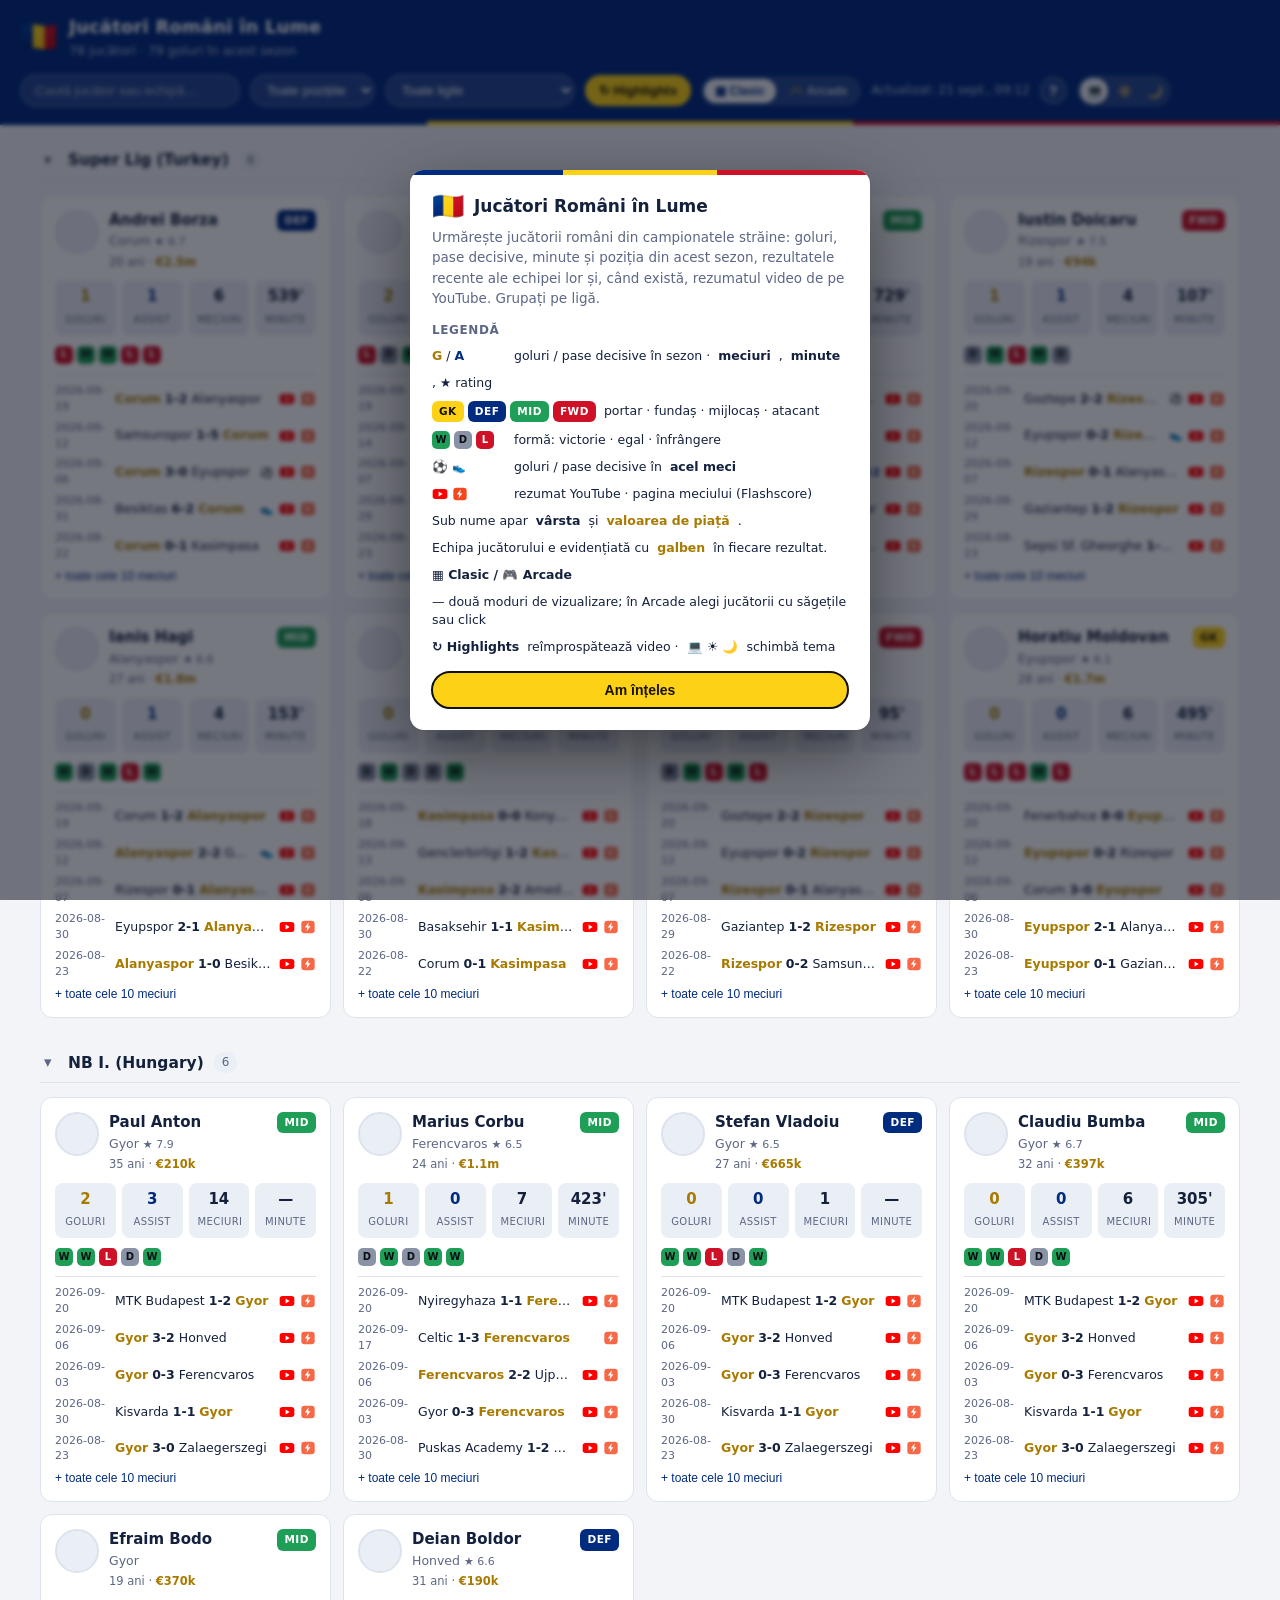
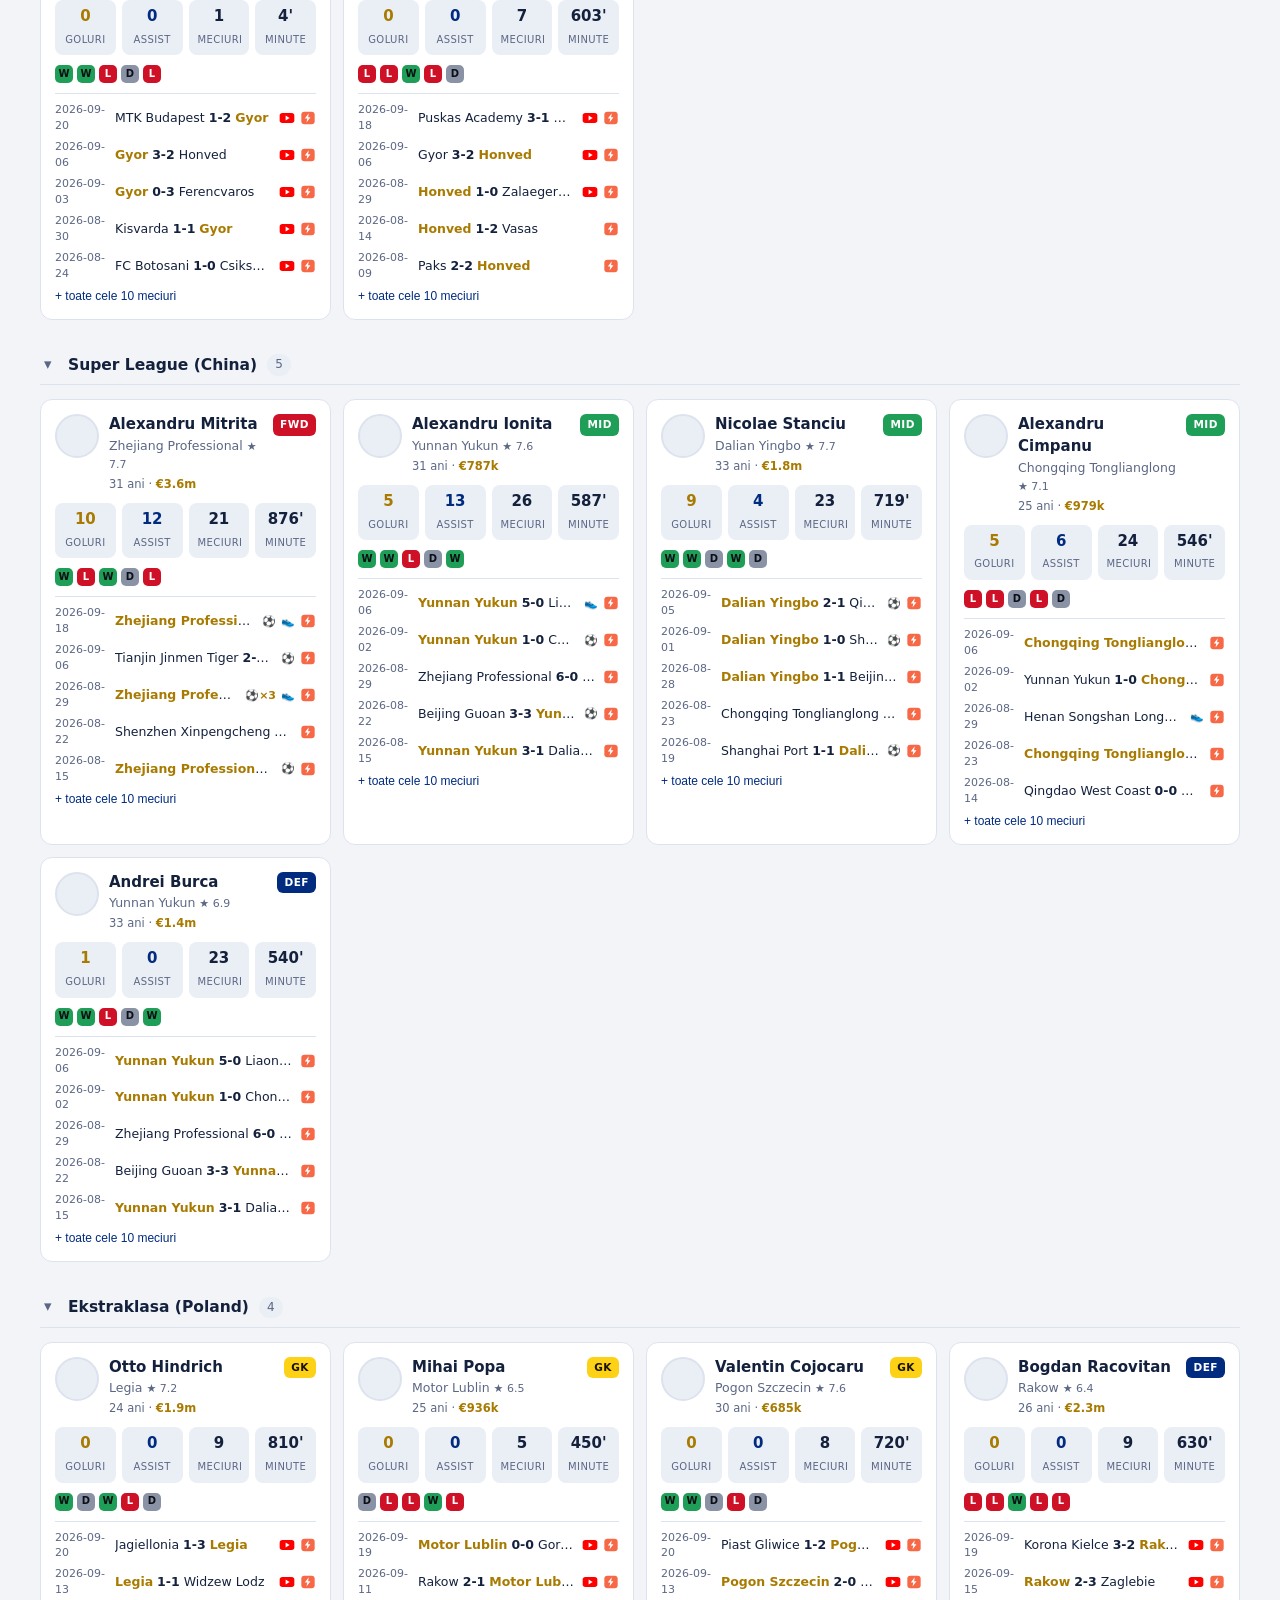
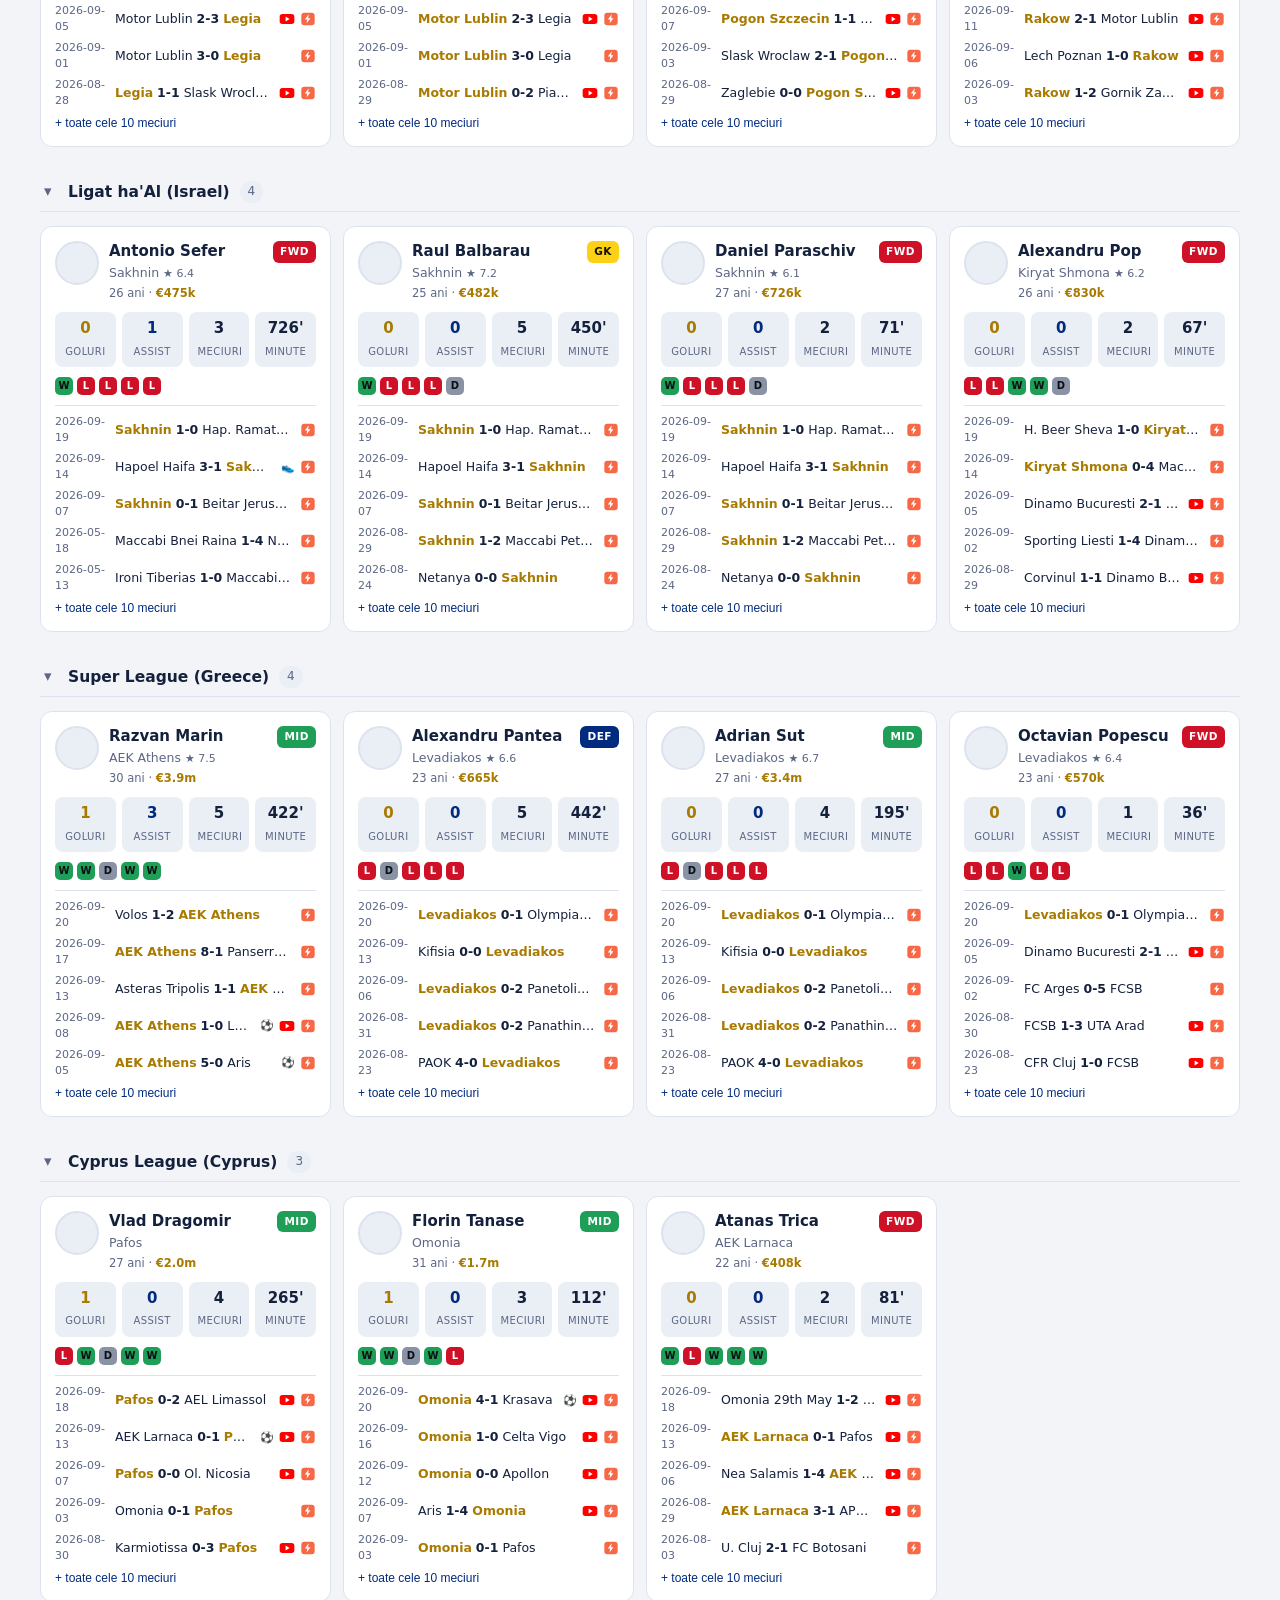
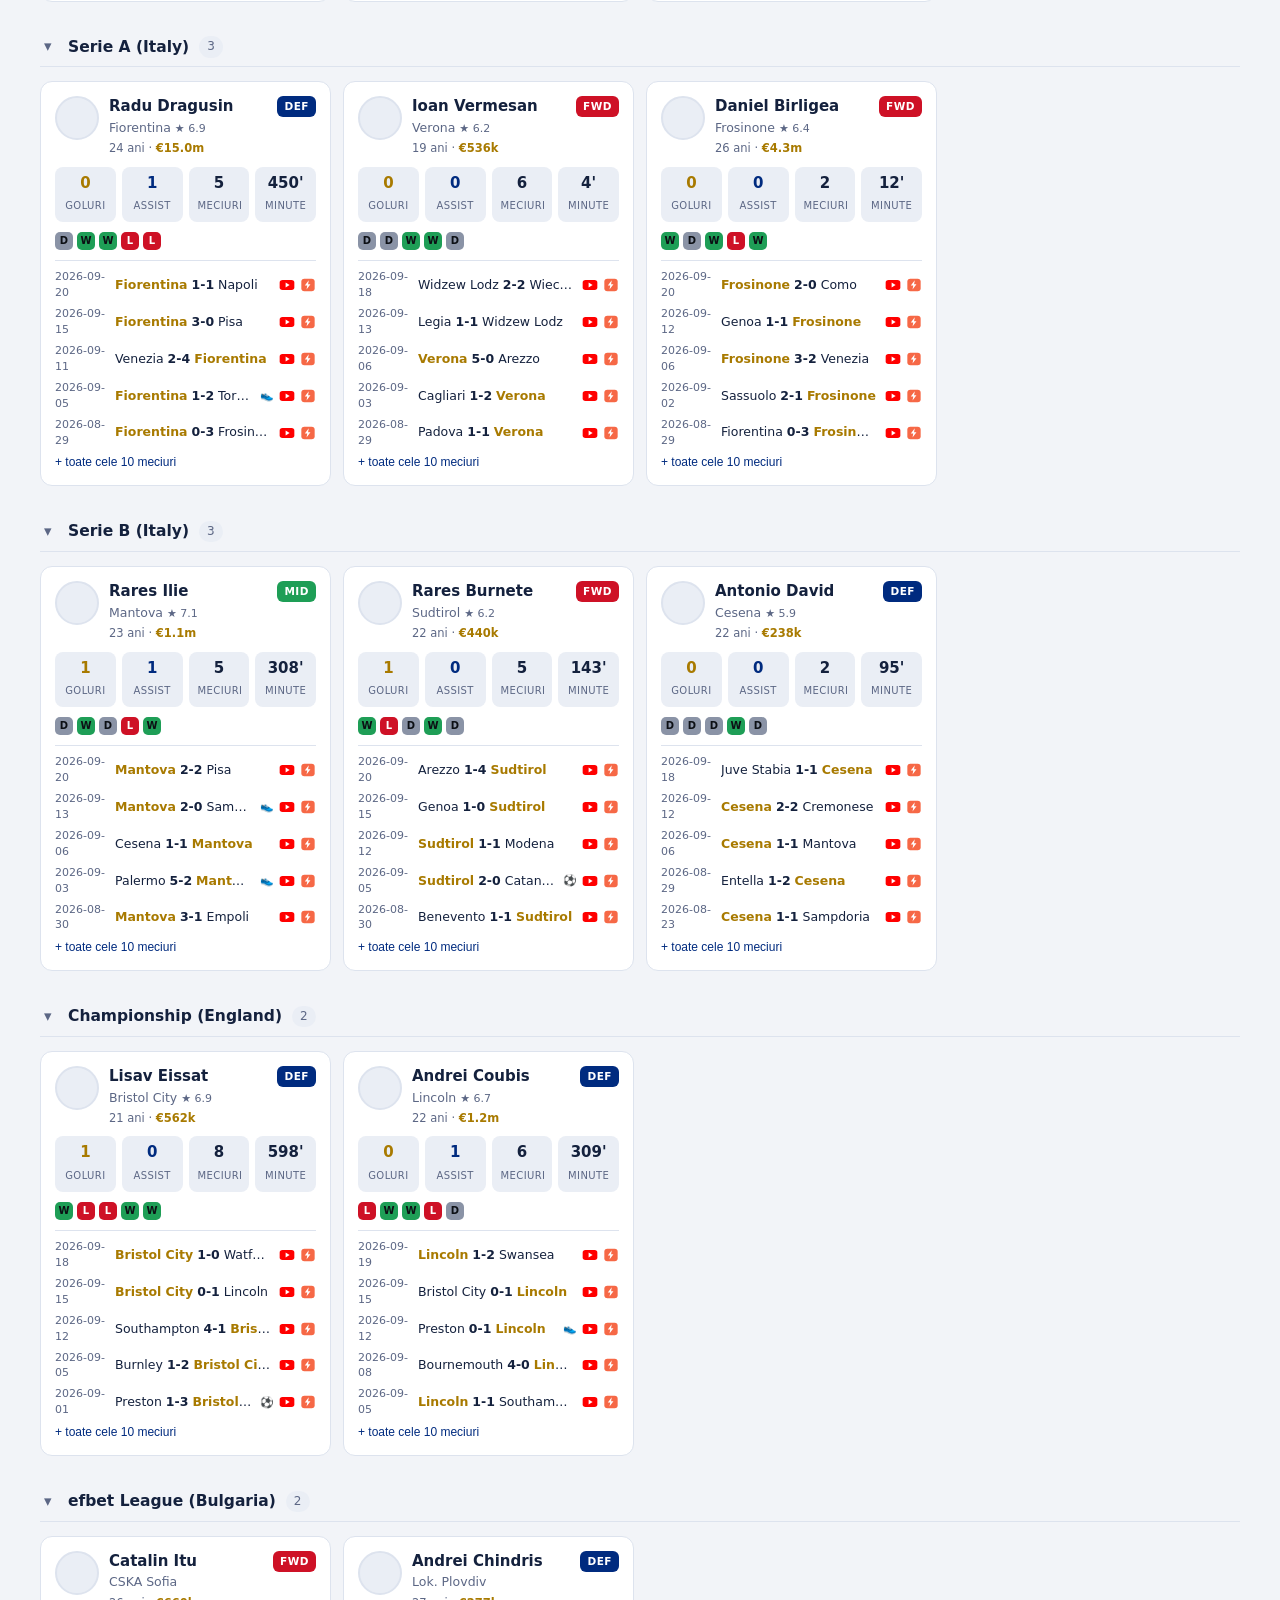
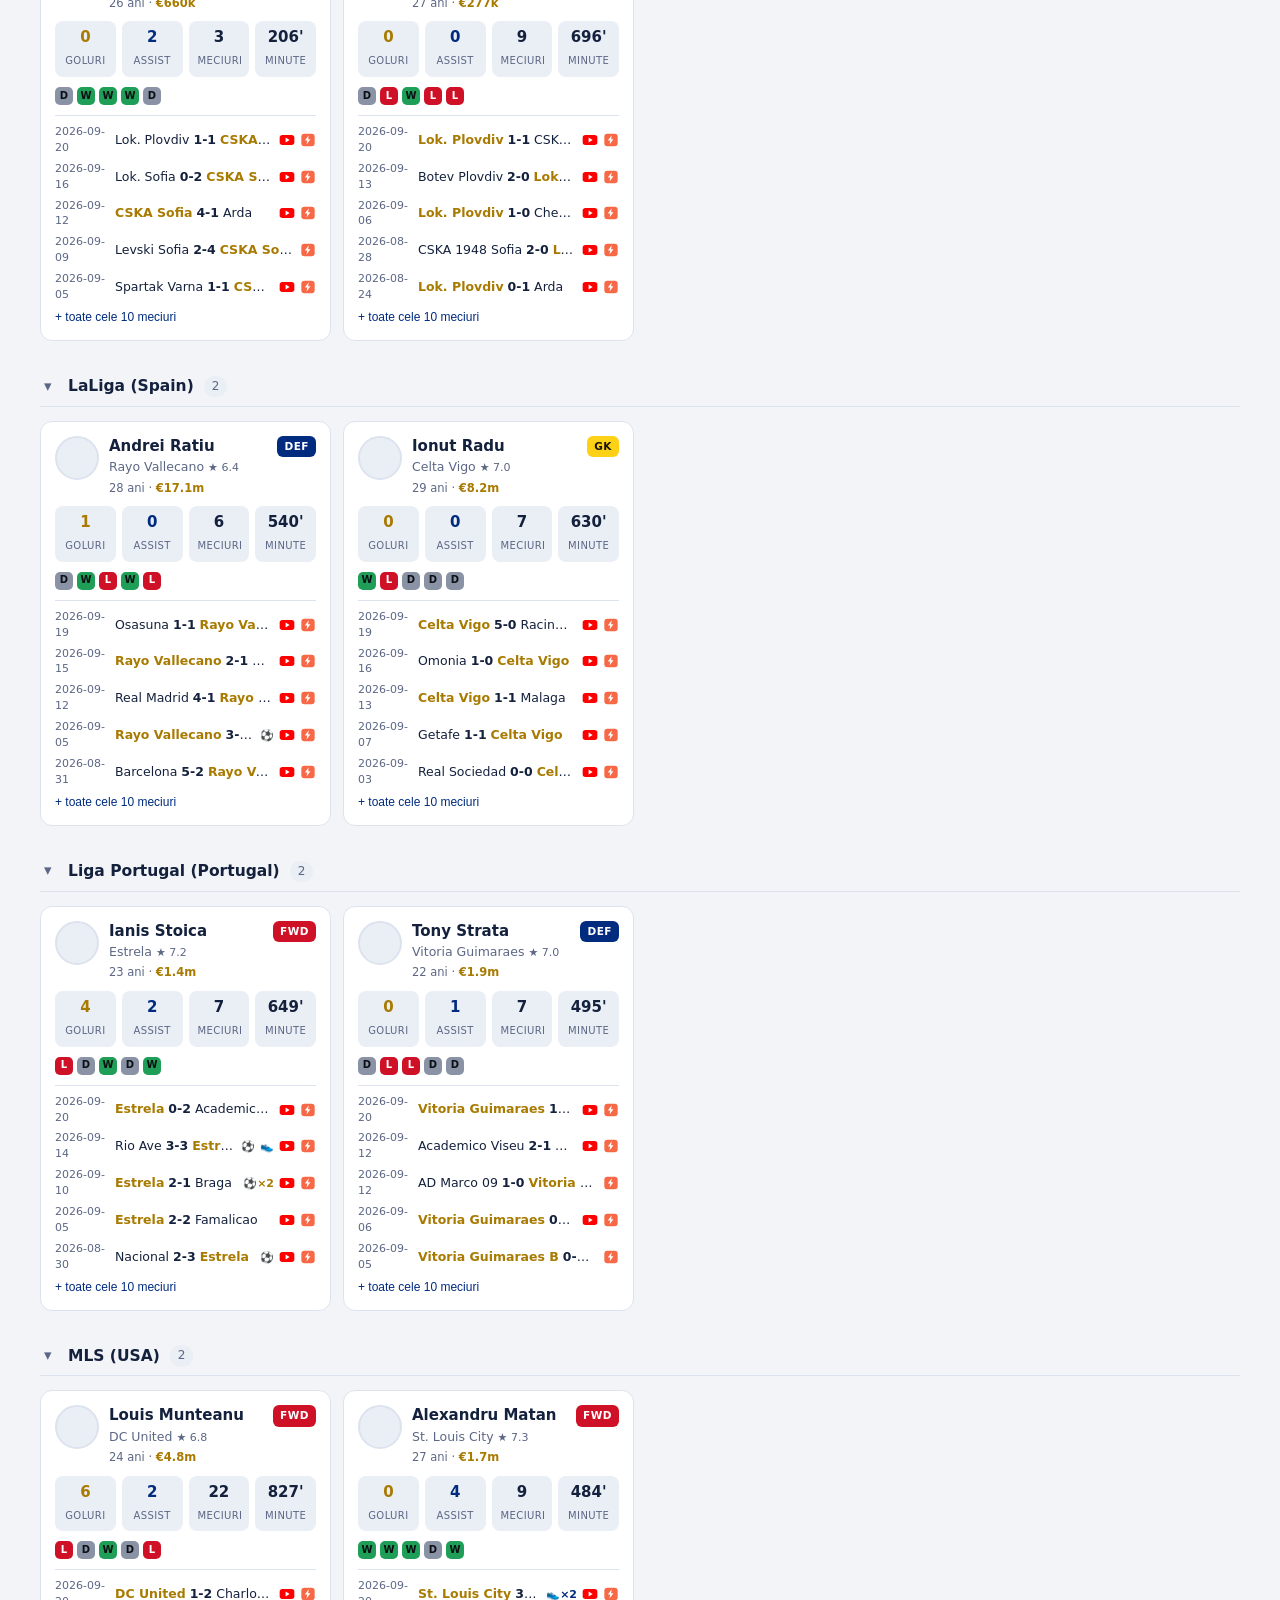
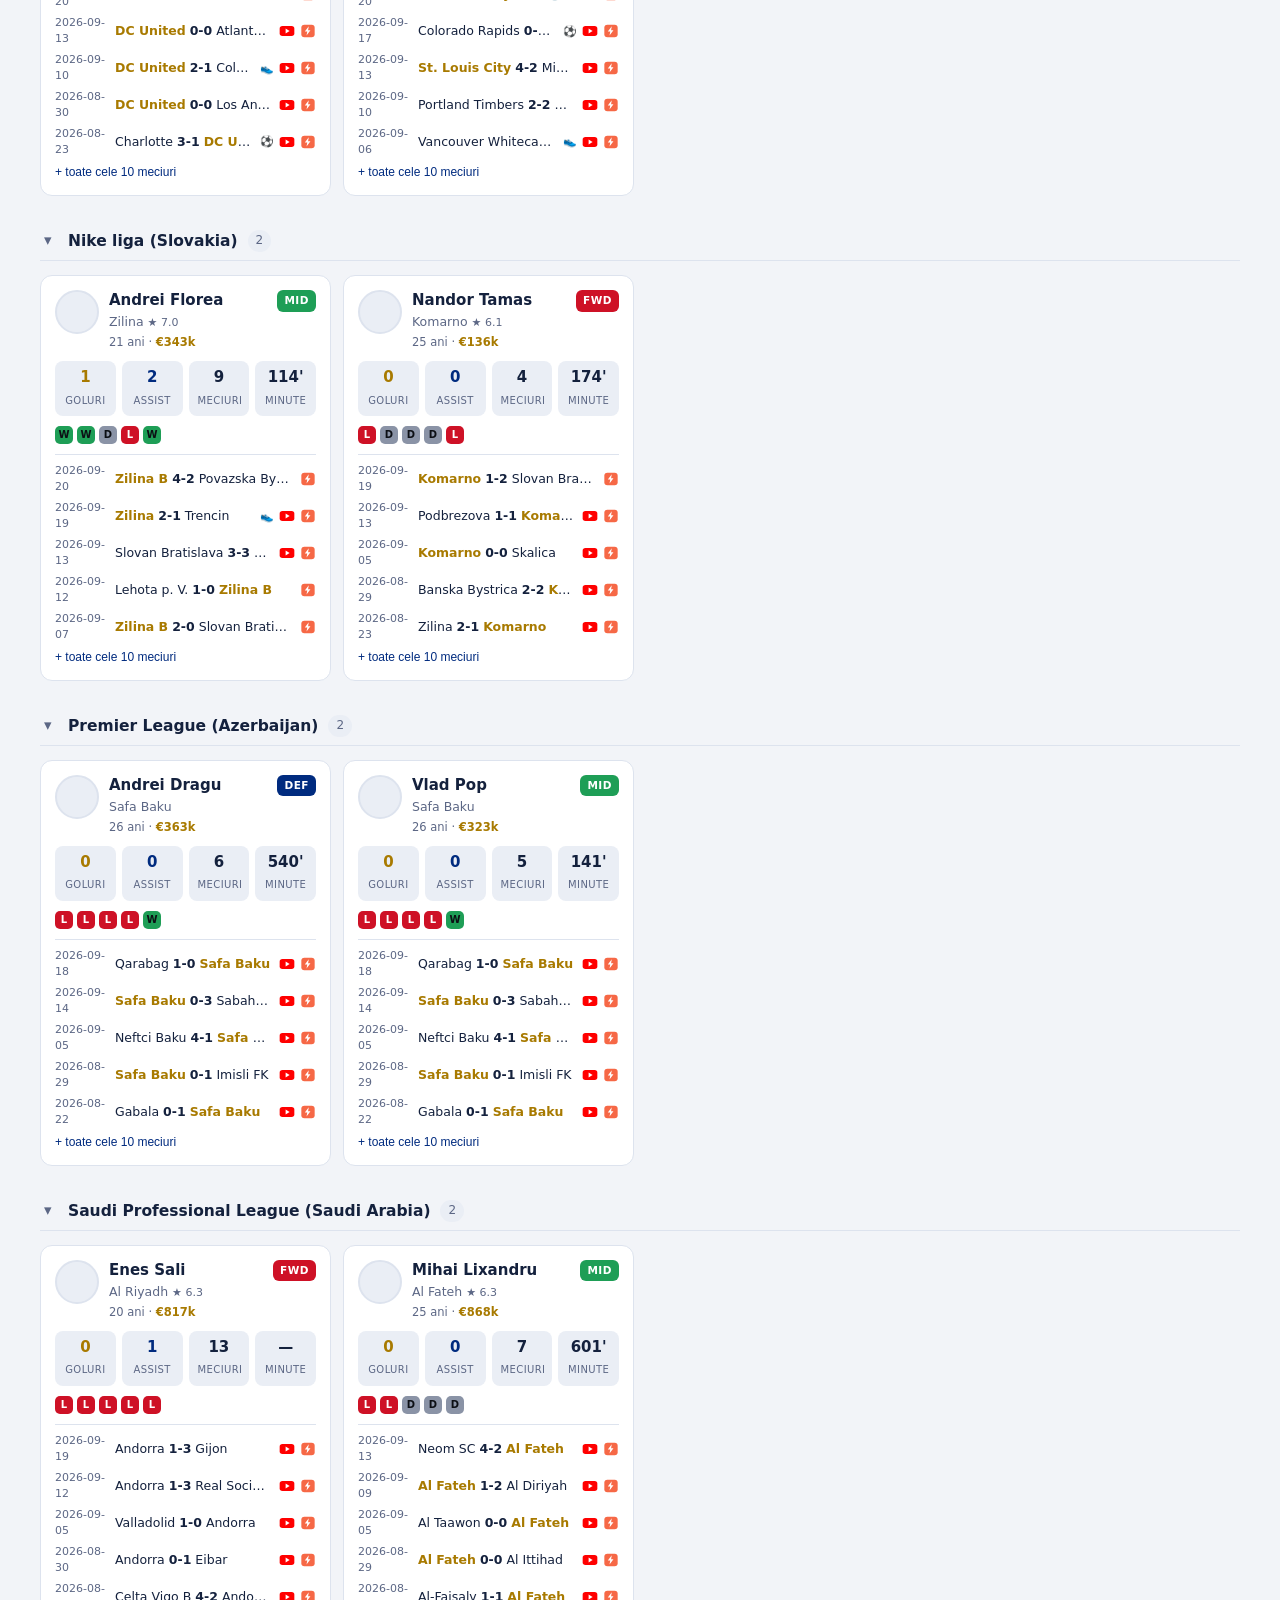
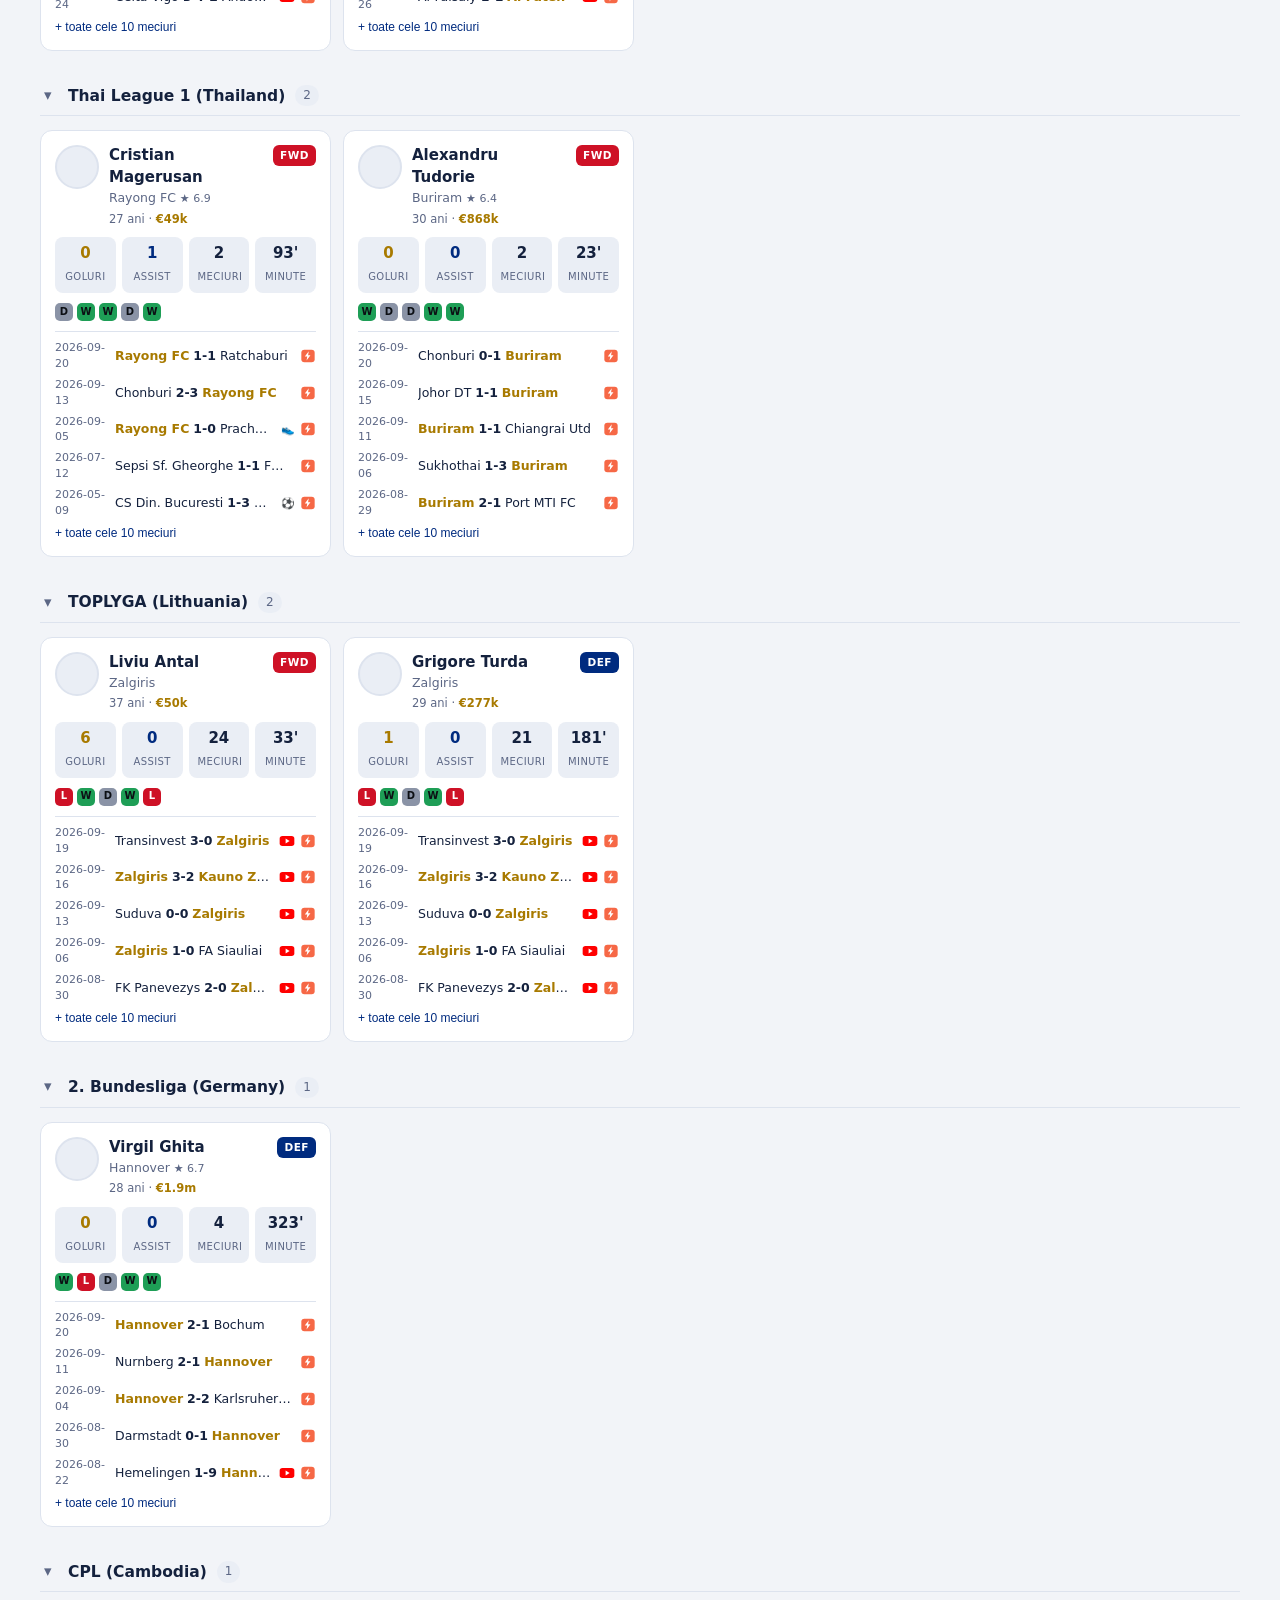
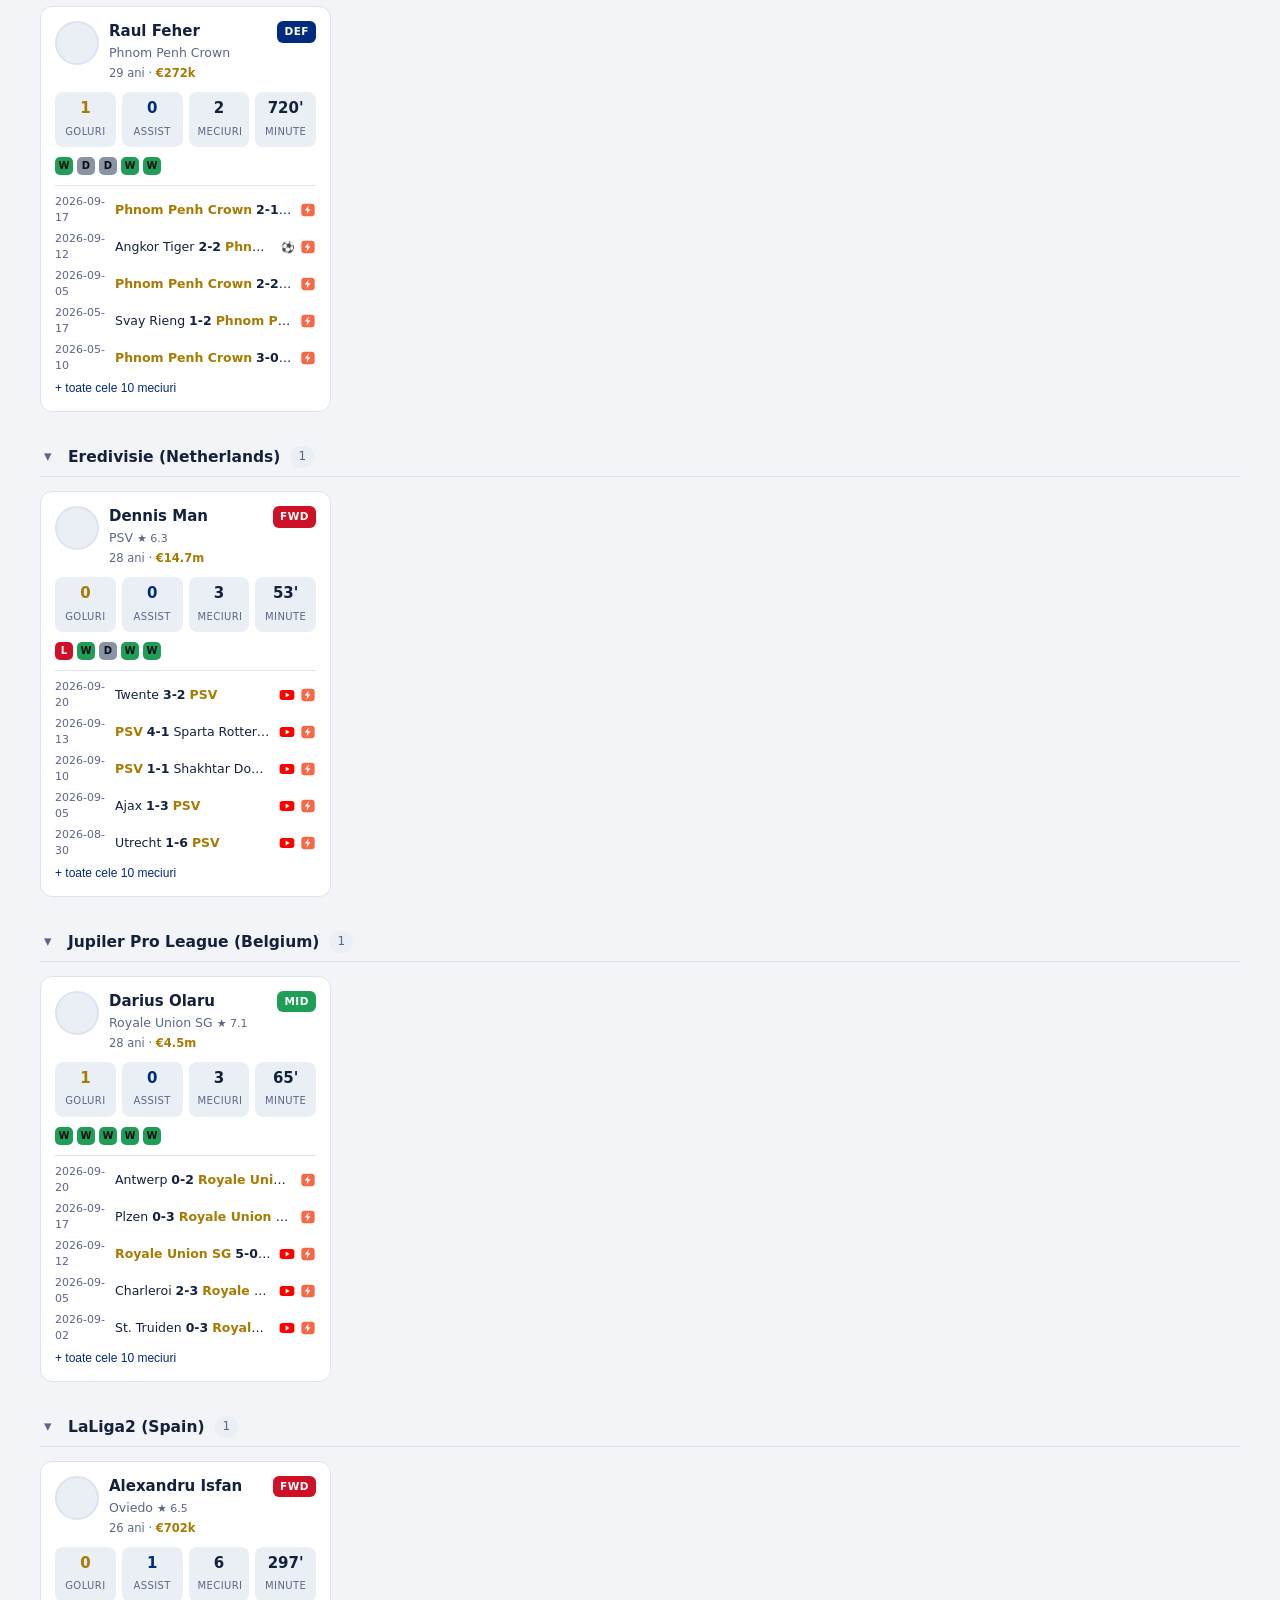
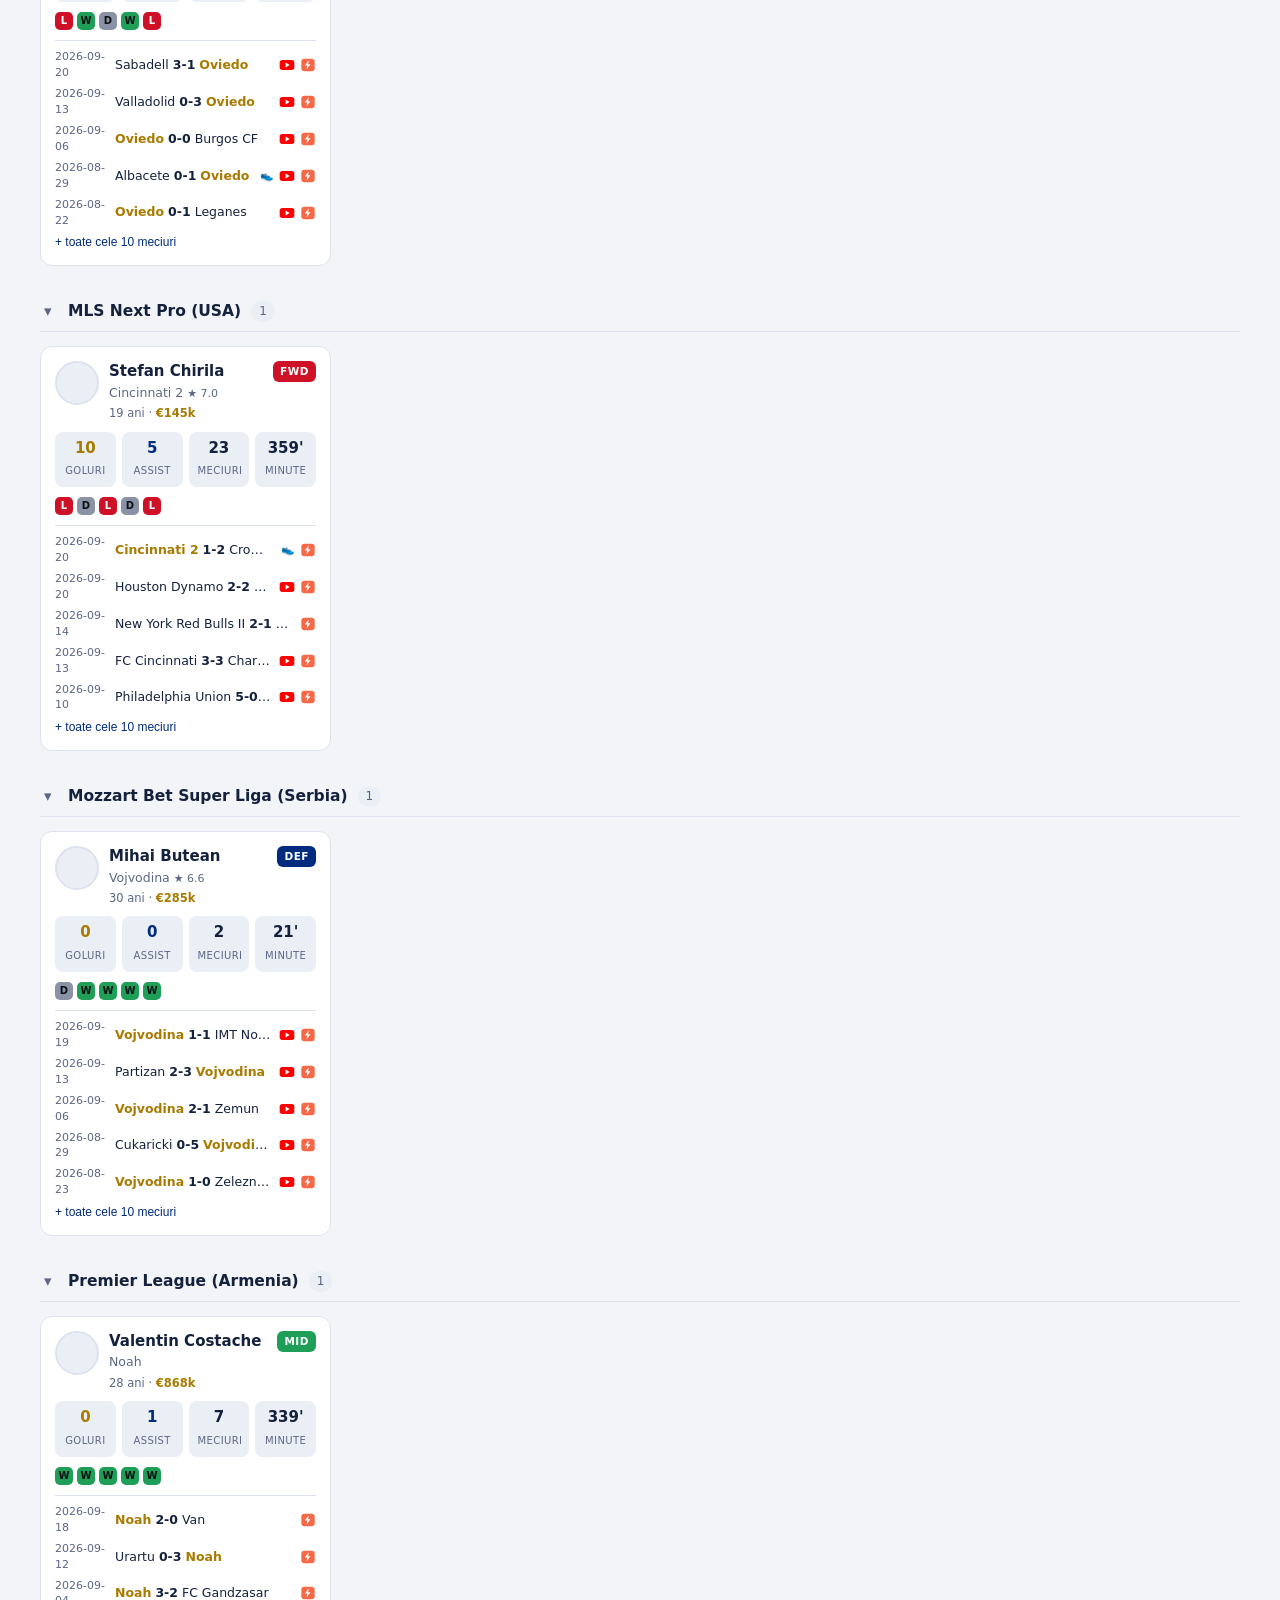
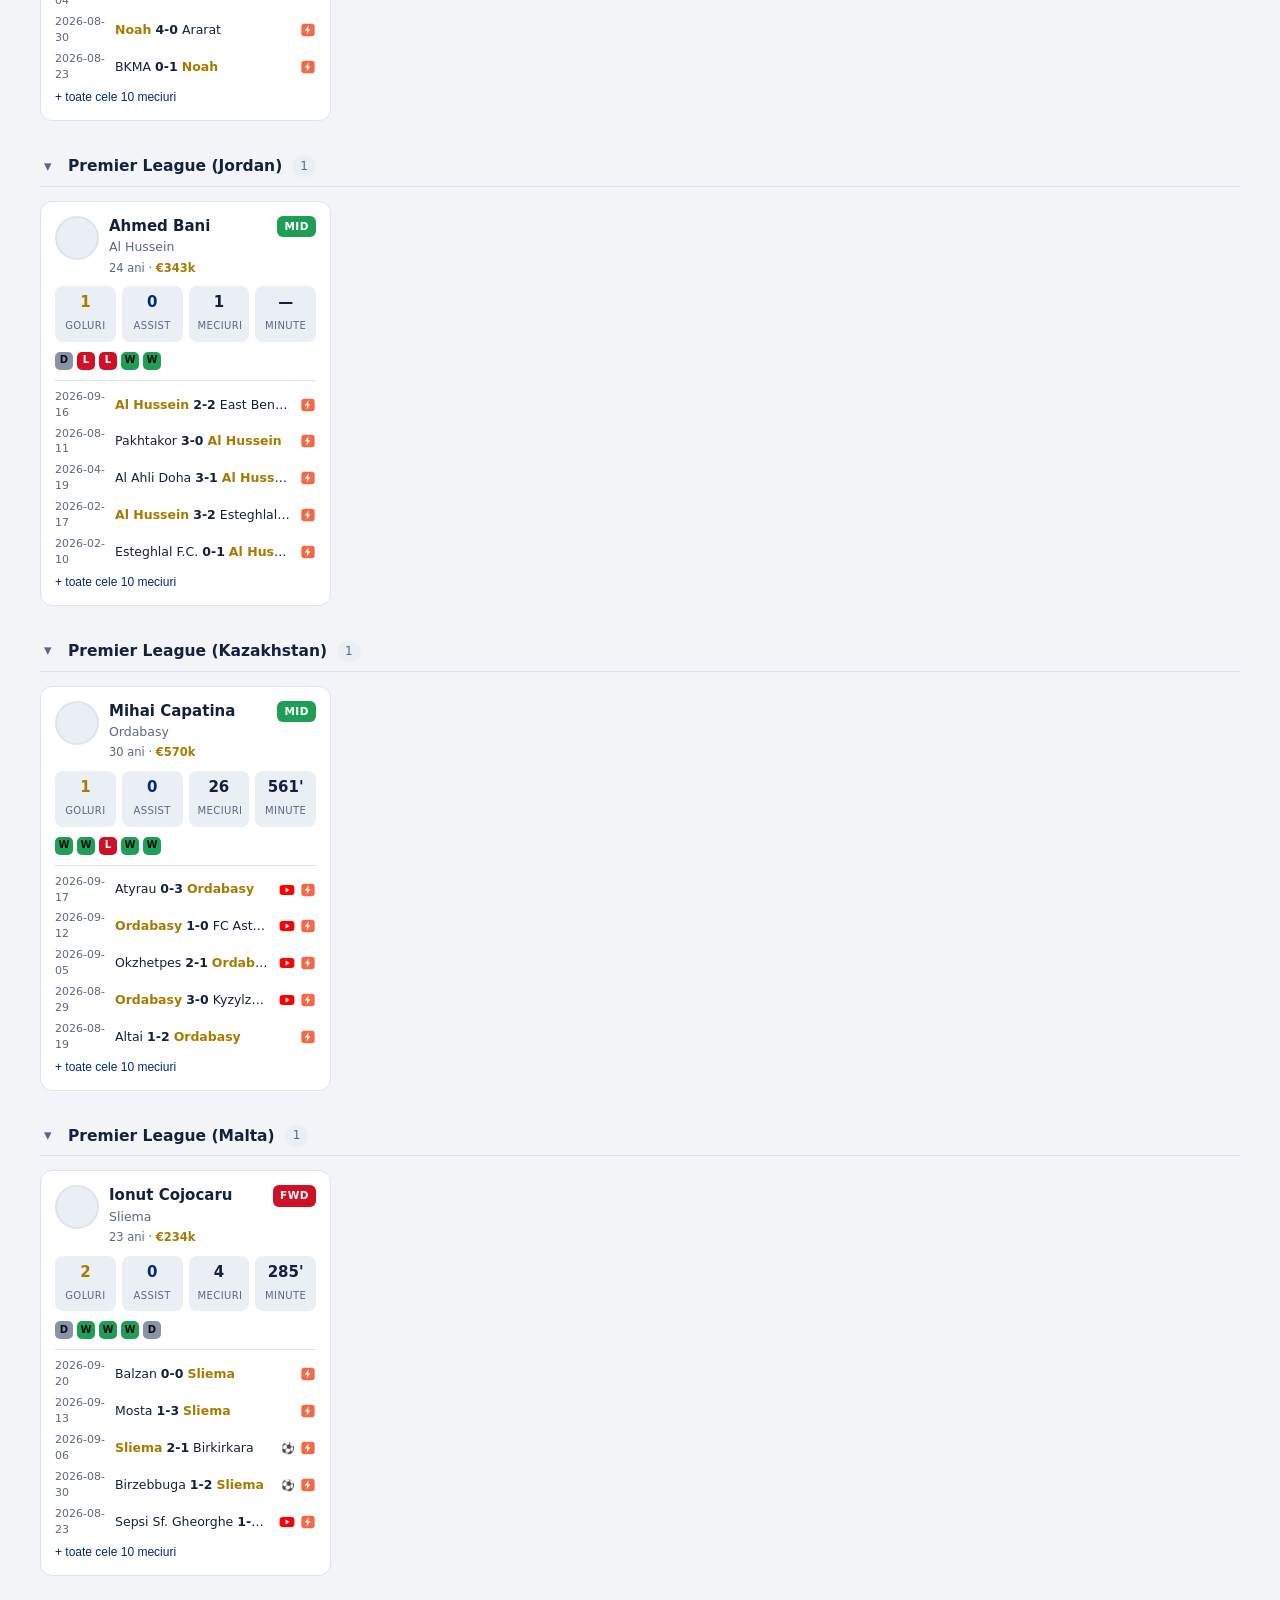
==== site/index.html @ 06519b0b "feat: embedded video playback (arcade inline + classic modal)" ====
<!doctype html>
<html lang="ro">
<head>
  <meta charset="utf-8">
  <meta name="viewport" content="width=device-width, initial-scale=1">
  <title>Jucători Români în Lume</title>
  <link rel="stylesheet" href="styles.css">
</head>
<body>
  <header class="topbar">
    <div class="brand">
      <span class="flag" aria-hidden="true">🇷🇴</span>
      <div>
        <h1>Jucători Români în Lume</h1>
        <p class="tagline" id="summary">Se încarcă…</p>
      </div>
    </div>
    <div class="controls">
      <input id="filter" type="search" placeholder="Caută jucător sau echipă…" autocomplete="off">
      <select id="filter-pos" class="fsel" aria-label="Filtrează după poziție">
        <option value="">Toate pozițiile</option>
        <option value="Goalkeeper">Portari</option>
        <option value="Defender">Fundași</option>
        <option value="Midfielder">Mijlocași</option>
        <option value="Forward">Atacanți</option>
      </select>
      <select id="filter-league" class="fsel" aria-label="Filtrează după ligă">
        <option value="">Toate ligile</option>
      </select>
      <button id="refresh" title="Reîncarcă linkurile YouTube">↻ Highlights</button>
      <div class="views" role="group" aria-label="Vizualizare">
        <button class="view-btn" data-view="classic" title="Vizualizare clasică">▦ Clasic</button>
        <button class="view-btn" data-view="arcade" title="Vizualizare arcade">🎮 Arcade</button>
      </div>
      <span class="updated" id="updated"></span>
      <button id="help" class="help-btn" title="Ce este asta?" aria-label="Ajutor">?</button>
      <div class="themes" role="group" aria-label="Temă">
        <button class="theme-btn" data-theme="system" title="Sistem">💻</button>
        <button class="theme-btn" data-theme="light" title="Luminos">☀️</button>
        <button class="theme-btn" data-theme="dark" title="Întunecat">🌙</button>
      </div>
    </div>
  </header>

  <main id="app">
    <p class="loading">Se încarcă datele…</p>
  </main>

  <footer class="foot">
    <span>Date de pe Flashscore · actualizat zilnic</span>
  </footer>

  <dialog id="intro" class="intro">
    <div class="intro-flag"></div>
    <div class="intro-body">
      <div class="intro-head"><span class="flag">🇷🇴</span><h2>Jucători Români în Lume</h2></div>
      <p>Urmărește jucătorii români din campionatele străine: goluri, pase decisive,
         minute și poziția din acest sezon, rezultatele recente ale echipei lor și,
         când există, rezumatul video de pe YouTube. Grupați pe ligă.</p>
      <h3>Legendă</h3>
      <ul class="legend">
        <li><span class="lg"><b class="g">G</b> / <b class="a">A</b></span> goluri / pase decisive în sezon · <b>meciuri</b>, <b>minute</b>, ★ rating</li>
        <li><span class="lg"><span class="pos GK">GK</span><span class="pos DEF">DEF</span><span class="pos MID">MID</span><span class="pos FWD">FWD</span></span> portar · fundaș · mijlocaș · atacant</li>
        <li><span class="lg"><span class="dot W">W</span><span class="dot D">D</span><span class="dot L">L</span></span> formă: victorie · egal · înfrângere</li>
        <li><span class="lg">⚽ <span class="ga assists">👟</span></span> goluri / pase decisive în <b>acel meci</b></li>
        <li><span class="lg"><svg viewBox="0 0 24 24" width="16" height="16"><rect x="1" y="4.6" width="22" height="14.8" rx="4.2" fill="#FF0000"/><path d="M9.9 8.4v7.2l6-3.6z" fill="#fff"/></svg> <svg viewBox="0 0 24 24" width="16" height="16"><rect x="2" y="2.5" width="20" height="19" rx="4.6" fill="#f5471e"/><path d="M13.2 4.7l-6 8.2h3.7l-1.1 5.9 5.9-8.1h-3.6z" fill="#fff"/></svg></span> rezumat YouTube · pagina meciului (Flashscore)</li>
        <li>Sub nume apar <b>vârsta</b> și <b class="hl">valoarea de piață</b>.</li>
        <li>Echipa jucătorului e evidențiată cu <b class="hl">galben</b> în fiecare rezultat.</li>
        <li><b>▦ Clasic / 🎮 Arcade</b> — două moduri de vizualizare; în Arcade alegi jucătorii cu săgețile sau click</li>
        <li><b>↻ Highlights</b> reîmprospătează video · <b>💻 ☀️ 🌙</b> schimbă tema</li>
      </ul>
      <button id="intro-close" class="intro-close">Am înțeles</button>
    </div>
  </dialog>

  <dialog id="video-modal" class="vmodal">
    <button class="vmodal-x" data-close-modal aria-label="Închide">×</button>
    <div id="video-slot" class="video-wrap"></div>
  </dialog>

  <script src="app.js"></script>
</body>
</html>
---- site/styles.css ----
/* Romanian flag colors — fixed brand tokens */
:root {
  --ro-blue: #002B7F;
  --ro-yellow: #FCD116;
  --ro-red: #CE1126;
}

/* ---- Light theme (default) ---- */
:root {
  --bg: #f2f4f8;
  --panel: #ffffff;
  --panel-2: #eaeef5;
  --line: #dde3ee;
  --text: #14213d;
  --muted: #5c6785;
  --accent: #a87a00;       /* readable amber for goal text on light */
  --accent-2: #002B7F;     /* flag blue, readable on light */
  --win: #1e9e56;
  --draw: #8a93a6;
  --loss: #CE1126;
  --gk: #FCD116;
  --def: #002B7F;
  --mid: #1e9e56;
  --fwd: #CE1126;
  --topbar: #002B7F;
  --topbar-text: #ffffff;
  --topbar-input: rgba(255,255,255,.14);
  --radius: 12px;
}

/* ---- Dark palette (system-dark + explicit dark), navy-tinted for flag feel ---- */
@media (prefers-color-scheme: dark) {
  :root:not([data-theme="light"]) {
    --bg: #0b1020; --panel: #141a2c; --panel-2: #1b2338; --line: #29314c;
    --text: #e9ecf6; --muted: #99a3c0;
    --accent: #FCD116; --accent-2: #6f9bff;
    --win: #2ecc71; --loss: #ef4a5a;
    --gk: #FCD116; --def: #4a7dff; --mid: #2ecc71; --fwd: #ff5470;
    --topbar: #001a4d; --topbar-text: #ffffff; --topbar-input: rgba(255,255,255,.10);
  }
}
:root[data-theme="dark"] {
  --bg: #0b1020; --panel: #141a2c; --panel-2: #1b2338; --line: #29314c;
  --text: #e9ecf6; --muted: #99a3c0;
  --accent: #FCD116; --accent-2: #6f9bff;
  --win: #2ecc71; --loss: #ef4a5a;
  --gk: #FCD116; --def: #4a7dff; --mid: #2ecc71; --fwd: #ff5470;
  --topbar: #001a4d; --topbar-text: #ffffff; --topbar-input: rgba(255,255,255,.10);
}

* { box-sizing: border-box; }
html { scroll-behavior: smooth; }
body {
  margin: 0;
  background: var(--bg);
  color: var(--text);
  font: 15px/1.45 system-ui, -apple-system, "Segoe UI", Roboto, sans-serif;
  -webkit-font-smoothing: antialiased;
}

/* Topbar */
.topbar {
  position: sticky; top: 0; z-index: 10;
  display: flex; flex-wrap: wrap; gap: 14px;
  align-items: center; justify-content: space-between;
  padding: 14px 20px;
  background: var(--topbar);
  color: var(--topbar-text);
  backdrop-filter: blur(8px);
}
/* Romanian flag stripe under the topbar */
.topbar::after {
  content: ""; position: absolute; left: 0; right: 0; bottom: -4px; height: 4px;
  background: linear-gradient(90deg,
    var(--ro-blue) 0 33.33%, var(--ro-yellow) 33.33% 66.66%, var(--ro-red) 66.66% 100%);
}
.brand { display: flex; align-items: center; gap: 12px; }
.flag { font-size: 30px; line-height: 1; }
.topbar h1 { margin: 0; font-size: 18px; letter-spacing: .2px; color: var(--topbar-text); }
.tagline { margin: 2px 0 0; color: rgba(255,255,255,.72); font-size: 12.5px; }
.controls { display: flex; align-items: center; gap: 10px; flex-wrap: wrap; }
#filter {
  background: var(--topbar-input); border: 1px solid rgba(255,255,255,.22);
  color: #fff; border-radius: 999px;
  padding: 8px 14px; width: 220px; outline: none; font-size: 13.5px;
}
#filter::placeholder { color: rgba(255,255,255,.6); }
#filter:focus { border-color: var(--ro-yellow); }
.fsel {
  background: var(--topbar-input); border: 1px solid rgba(255,255,255,.22);
  color: #fff; border-radius: 999px; padding: 7px 12px; font-size: 13px;
  cursor: pointer; outline: none; max-width: 190px;
}
.fsel:focus { border-color: var(--ro-yellow); }
.fsel option { color: #14213d; background: #fff; }
#refresh {
  background: var(--ro-yellow); color: #1a1300; border: none;
  border-radius: 999px; padding: 8px 14px; font-weight: 700;
  font-size: 13px; cursor: pointer; white-space: nowrap;
}
#refresh:disabled { opacity: .6; cursor: default; }
.updated { color: rgba(255,255,255,.72); font-size: 12px; white-space: nowrap; }

/* Layout */
main { max-width: 1240px; margin: 0 auto; padding: 20px; }
.loading { color: var(--muted); }

.league { margin-bottom: 26px; }
.league-head {
  display: flex; align-items: center; gap: 10px;
  cursor: pointer; user-select: none;
  padding: 8px 4px; border-bottom: 1px solid var(--line);
}
.league-head .caret { color: var(--muted); width: 14px; transition: transform .15s; }
.league-head h2 { margin: 0; font-size: 15.5px; font-weight: 650; }
.league-head .count {
  color: var(--muted); font-size: 12px;
  background: var(--panel-2); padding: 2px 8px; border-radius: 999px;
}

.grid {
  display: grid; gap: 12px; margin-top: 14px;
  grid-template-columns: repeat(auto-fill, minmax(290px, 1fr));
}

/* Card */
.card {
  background: var(--panel); border: 1px solid var(--line);
  border-radius: var(--radius); padding: 14px;
  display: flex; flex-direction: column; gap: 10px;
}
.card-top { display: flex; justify-content: flex-start; align-items: flex-start; gap: 10px; }
.card-top .who { flex: 1; min-width: 0; }
.avatar {
  flex: 0 0 auto; width: 44px; height: 44px; border-radius: 50%;
  background-size: cover; background-position: center top;
  background-color: var(--panel-2); border: 2px solid var(--line);
  display: inline-flex; align-items: center; justify-content: center; overflow: hidden;
}
.avatar.ini { font-weight: 800; font-size: 15px; color: #fff; }
.avatar.ini.pos-GK { background: var(--gk); color: #1a1300; border-color: var(--gk); }
.avatar.ini.pos-DEF { background: var(--def); border-color: var(--def); }
.avatar.ini.pos-MID { background: var(--mid); border-color: var(--mid); }
.avatar.ini.pos-FWD { background: var(--fwd); border-color: var(--fwd); }
.avatar.ini.pos-UNK { background: var(--muted); border-color: var(--muted); }
.card .name { font-weight: 680; font-size: 15px; }
.card .team { color: var(--muted); font-size: 12.5px; margin-top: 1px; }
.card .bio { color: var(--muted); font-size: 11.5px; margin-top: 3px; }
.card .bio .mv { color: var(--accent); font-weight: 700; }
.pos {
  font-size: 10.5px; font-weight: 800; letter-spacing: .5px;
  padding: 3px 7px; border-radius: 6px; color: #fff; white-space: nowrap;
}
.pos.GK { background: var(--gk); color: #1a1300; }
.pos.DEF { background: var(--def); }
.pos.MID { background: var(--mid); }
.pos.FWD { background: var(--fwd); }
.pos.UNK { background: var(--muted); }

.stats { display: flex; gap: 6px; flex-wrap: wrap; }
.stat {
  background: var(--panel-2); border-radius: 8px;
  padding: 6px 9px; text-align: center; min-width: 46px; flex: 1;
}
.stat b { display: block; font-size: 15px; }
.stat span { color: var(--muted); font-size: 10px; text-transform: uppercase; letter-spacing: .4px; }
.stat.g b { color: var(--accent); }
.stat.a b { color: var(--accent-2); }

.form { display: flex; gap: 4px; }
.dot {
  width: 18px; height: 18px; border-radius: 5px;
  font-size: 10px; font-weight: 800; color: #0c0f14;
  display: grid; place-items: center;
}
.dot.W { background: var(--win); }
.dot.D { background: var(--draw); }
.dot.L { background: var(--loss); color: #fff; }

.results { border-top: 1px solid var(--line); padding-top: 8px; display: flex; flex-direction: column; gap: 5px; }
.res { display: grid; grid-template-columns: 52px 1fr auto; gap: 8px; align-items: center; font-size: 12.5px; }
.res .date { color: var(--muted); font-size: 11px; }
.res .fix { overflow: hidden; text-overflow: ellipsis; white-space: nowrap; }
.res .sc { font-weight: 700; }
.res-right { display: flex; gap: 5px; align-items: center; justify-content: flex-end; }
.res a { text-decoration: none; font-size: 13px; opacity: .82; }
.res a:hover { opacity: 1; }
.res .icl { display: inline-flex; align-items: center; border-radius: 5px;
  background: none; border: none; padding: 0; cursor: pointer; }
.res .icl svg { display: block; transition: transform .1s; }
.res .icl:hover svg { transform: scale(1.12); }

/* Embedded video */
.video { position: relative; width: 100%; aspect-ratio: 16 / 9; border-radius: 12px;
  overflow: hidden; background: #000; box-shadow: 0 10px 30px rgba(0,0,0,.4); }
.video iframe { position: absolute; inset: 0; width: 100%; height: 100%; border: 0; }
.mk-video:not(:empty) { margin-top: 12px; }
.video-close {
  margin-top: 8px; background: var(--panel-2); color: var(--text);
  border: 1px solid var(--line); border-radius: 999px; padding: 6px 12px;
  font-size: 12.5px; cursor: pointer;
}
.video-close:hover { border-color: var(--accent-2); }
.vmodal {
  width: min(92vw, 860px); border: none; border-radius: 14px; padding: 0;
  background: var(--panel); overflow: visible; box-shadow: 0 24px 70px rgba(0,0,0,.5);
}
.vmodal::backdrop { background: rgba(6,10,24,.66); backdrop-filter: blur(2px); }
.vmodal .video-wrap { padding: 12px; border-radius: 14px; overflow: hidden; }
.vmodal-x {
  position: absolute; top: -14px; right: -14px; width: 32px; height: 32px;
  border-radius: 50%; border: 2px solid var(--panel); background: var(--ro-red);
  color: #fff; font-size: 18px; line-height: 1; cursor: pointer; z-index: 2;
}
.ga { font-size: 11px; font-weight: 700; line-height: 1; white-space: nowrap; }
.ga.goals { color: var(--accent); }
.ga.assists { color: var(--accent-2); }

/* View toggle (Classic / Arcade) */
.views { display: inline-flex; gap: 2px; background: rgba(255,255,255,.14); border-radius: 999px; padding: 3px; }
.view-btn {
  border: none; background: none; color: #fff; cursor: pointer;
  font-size: 12px; font-weight: 600; padding: 5px 11px; border-radius: 999px; opacity: .72;
  white-space: nowrap;
}
.view-btn:hover { opacity: 1; }
.view-btn.active { opacity: 1; background: rgba(255,255,255,.94); color: var(--ro-blue); }

/* Arcade (Mortal-Kombat-style) select screen */
.mk-hint { color: var(--muted); font-size: 13px; margin: 0 0 12px; }
.mk { display: flex; gap: 16px; align-items: flex-start; }
.mk-grid {
  flex: 1 1 auto; display: grid; gap: 7px;
  grid-template-columns: repeat(auto-fill, minmax(74px, 1fr));
}
.mk-tile {
  position: relative; border: 2px solid var(--line); background: var(--panel-2);
  border-radius: 10px; padding: 0; cursor: pointer; overflow: hidden;
  display: flex; flex-direction: column;
}
.mk-tile .avatar.face {
  width: 100%; height: auto; aspect-ratio: 1; border-radius: 0; border: none;
  font-size: 20px;
}
.mk-name {
  font-size: 10.5px; font-weight: 700; padding: 3px 3px; text-align: center;
  white-space: nowrap; overflow: hidden; text-overflow: ellipsis; background: var(--panel);
}
.mk-pos { position: absolute; top: 4px; left: 4px; font-size: 8.5px; padding: 2px 4px; box-shadow: 0 1px 2px rgba(0,0,0,.4); }
.mk-tile:hover { border-color: var(--accent-2); }
.mk-tile.sel {
  border-color: var(--ro-yellow);
  box-shadow: 0 0 0 2px var(--ro-yellow), 0 0 16px rgba(252,209,22,.55);
  z-index: 1;
}
.mk-panel { flex: 0 0 322px; position: sticky; top: 78px; align-self: flex-start; }
.mk-panel .card { margin: 0; }
@media (max-width: 720px) {
  .mk { flex-direction: column; }
  .mk-panel { position: static; width: 100%; order: -1; }
}

/* Theme selector (sits on the blue topbar) */
.themes { display: inline-flex; gap: 2px; background: rgba(255,255,255,.14); border-radius: 999px; padding: 3px; }
.theme-btn {
  border: none; background: none; cursor: pointer; font-size: 14px;
  width: 28px; height: 26px; border-radius: 999px; line-height: 1;
  opacity: .6; filter: grayscale(.35);
}
.theme-btn:hover { opacity: .9; }
.theme-btn.active { opacity: 1; filter: none; background: rgba(255,255,255,.92); box-shadow: 0 1px 3px rgba(0,0,0,.3); }
.mine { color: var(--accent); font-weight: 700; } /* highlight the tracked player's team */
.showall {
  background: none; border: none; color: var(--accent-2);
  cursor: pointer; font-size: 12px; padding: 2px 0; text-align: left;
}
.rating { color: var(--muted); font-size: 11px; }

.foot { text-align: center; color: var(--muted); font-size: 12px; padding: 20px; }

/* Help button */
.help-btn {
  width: 27px; height: 27px; border-radius: 999px;
  border: 1px solid rgba(255,255,255,.32); background: rgba(255,255,255,.12);
  color: #fff; cursor: pointer; font-weight: 800; font-size: 14px; line-height: 1;
}
.help-btn:hover { background: rgba(255,255,255,.22); }

/* Intro / cheatsheet dialog */
.intro {
  width: min(92vw, 460px); border: none; border-radius: 14px; padding: 0;
  background: var(--panel); color: var(--text); overflow: hidden;
  box-shadow: 0 24px 70px rgba(0,0,0,.45);
}
.intro::backdrop { background: rgba(6,10,24,.55); backdrop-filter: blur(2px); }
.intro-flag {
  height: 5px;
  background: linear-gradient(90deg,
    var(--ro-blue) 0 33.33%, var(--ro-yellow) 33.33% 66.66%, var(--ro-red) 66.66% 100%);
}
.intro-body { padding: 18px 22px 22px; }
.intro-head { display: flex; align-items: center; gap: 10px; margin-bottom: 8px; }
.intro-head .flag { font-size: 26px; }
.intro-head h2 { margin: 0; font-size: 17px; }
.intro-body > p { margin: 0 0 14px; font-size: 13.5px; color: var(--muted); line-height: 1.5; }
.intro-body h3 { margin: 0 0 8px; font-size: 12px; text-transform: uppercase; letter-spacing: .6px; color: var(--muted); }
.legend { list-style: none; margin: 0 0 16px; padding: 0; display: flex; flex-direction: column; gap: 9px; font-size: 12.5px; }
.legend li { display: flex; align-items: center; gap: 8px; flex-wrap: wrap; }
.lg { display: inline-flex; align-items: center; gap: 4px; flex: 0 0 auto; min-width: 74px; }
.legend .g { color: var(--accent); }
.legend .a { color: var(--accent-2); }
.legend .hl { color: var(--accent); }
.legend .ytm { color: #ff5a5f; font-size: 14px; }
.intro-close {
  width: 100%; background: var(--ro-yellow); color: #1a1300; border: none;
  border-radius: 999px; padding: 10px; font-weight: 700; font-size: 14px; cursor: pointer;
}
.intro-close:hover { filter: brightness(1.05); }

@media (max-width: 520px) {
  .controls { width: 100%; }
  #filter { flex: 1; width: auto; }
}
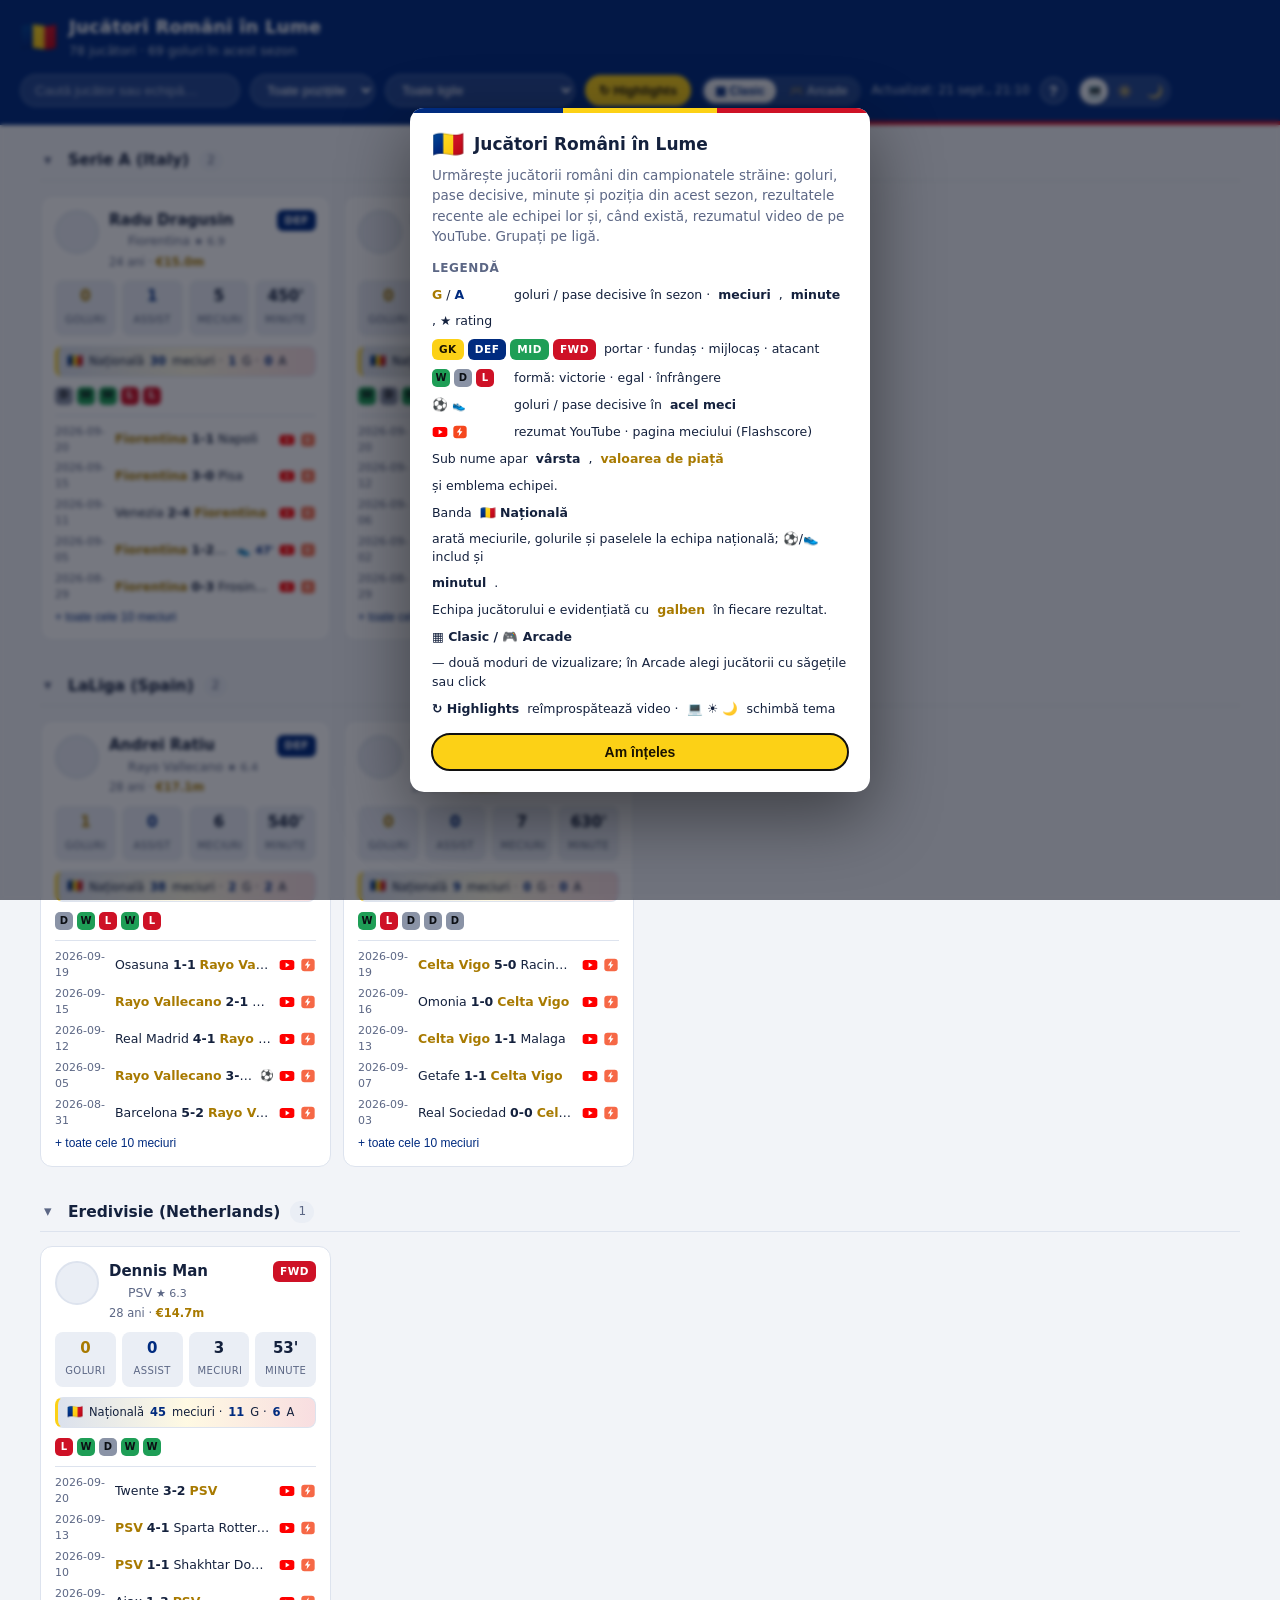
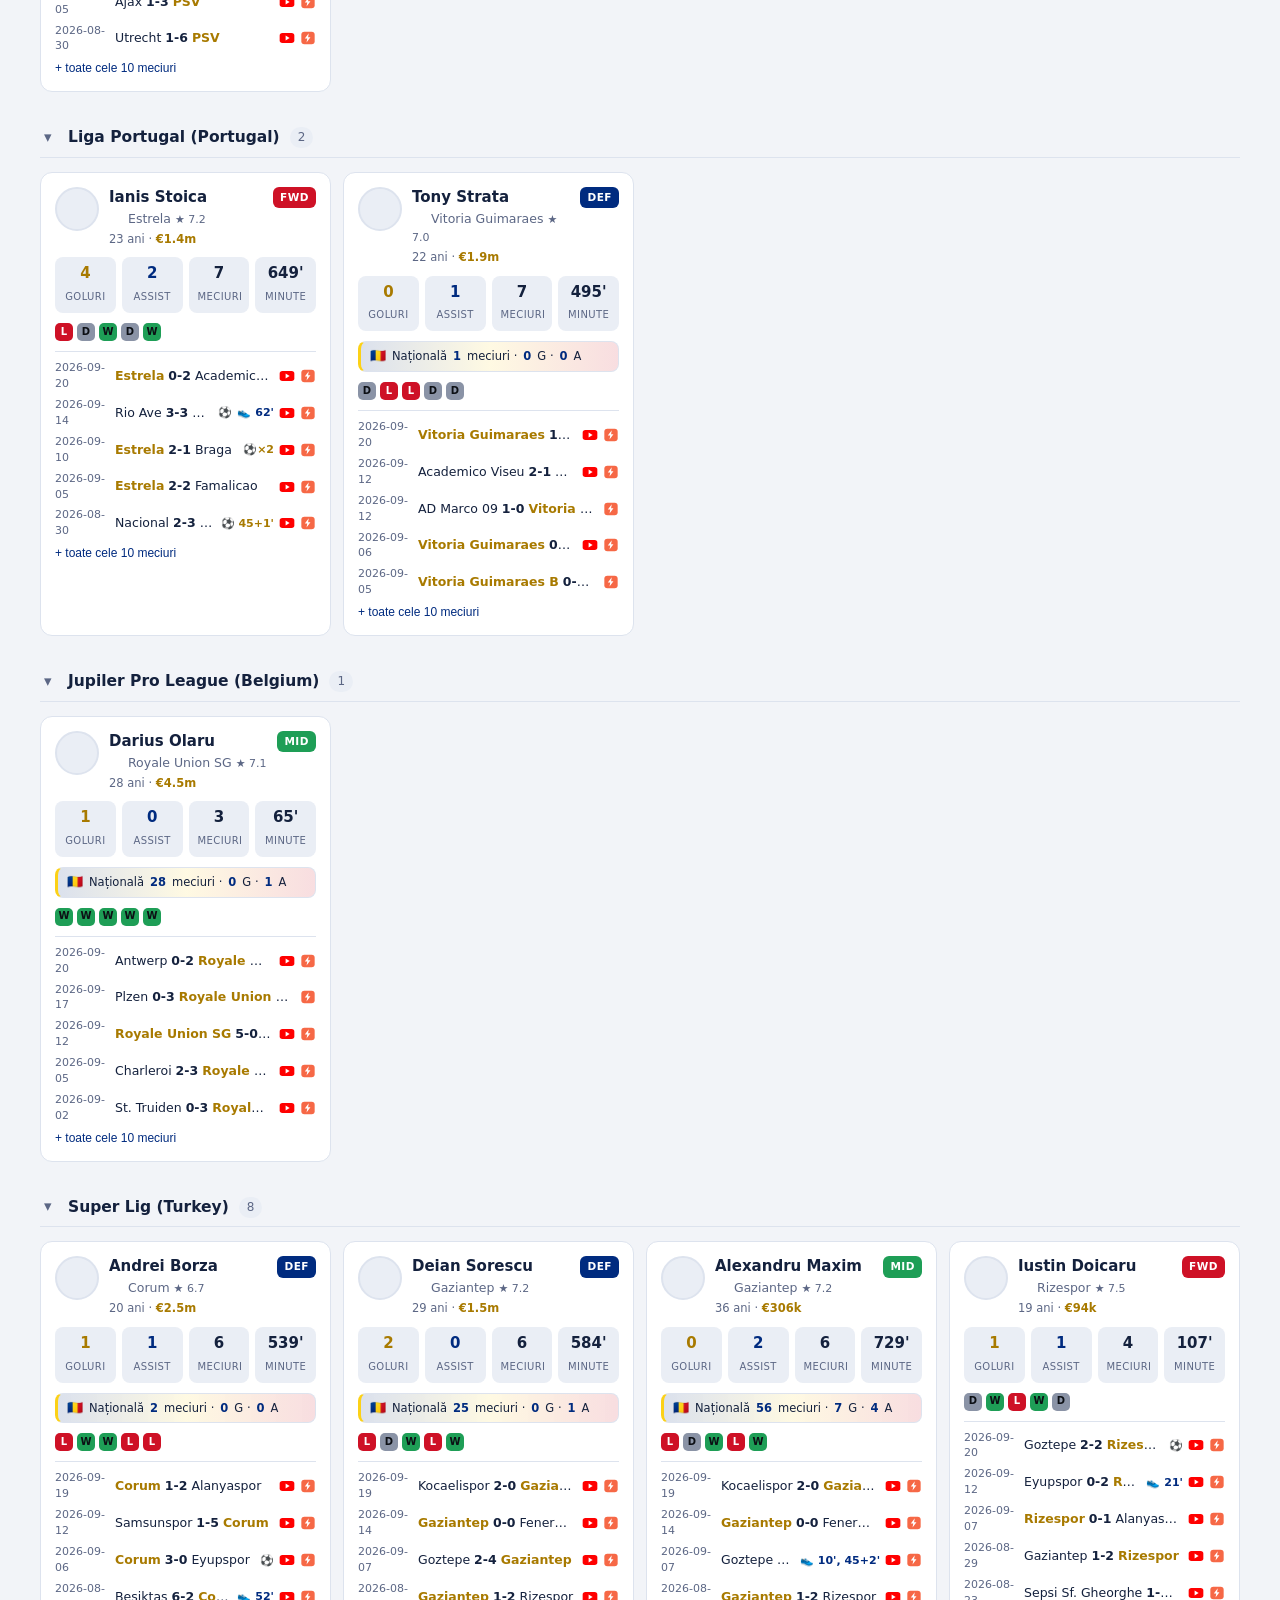
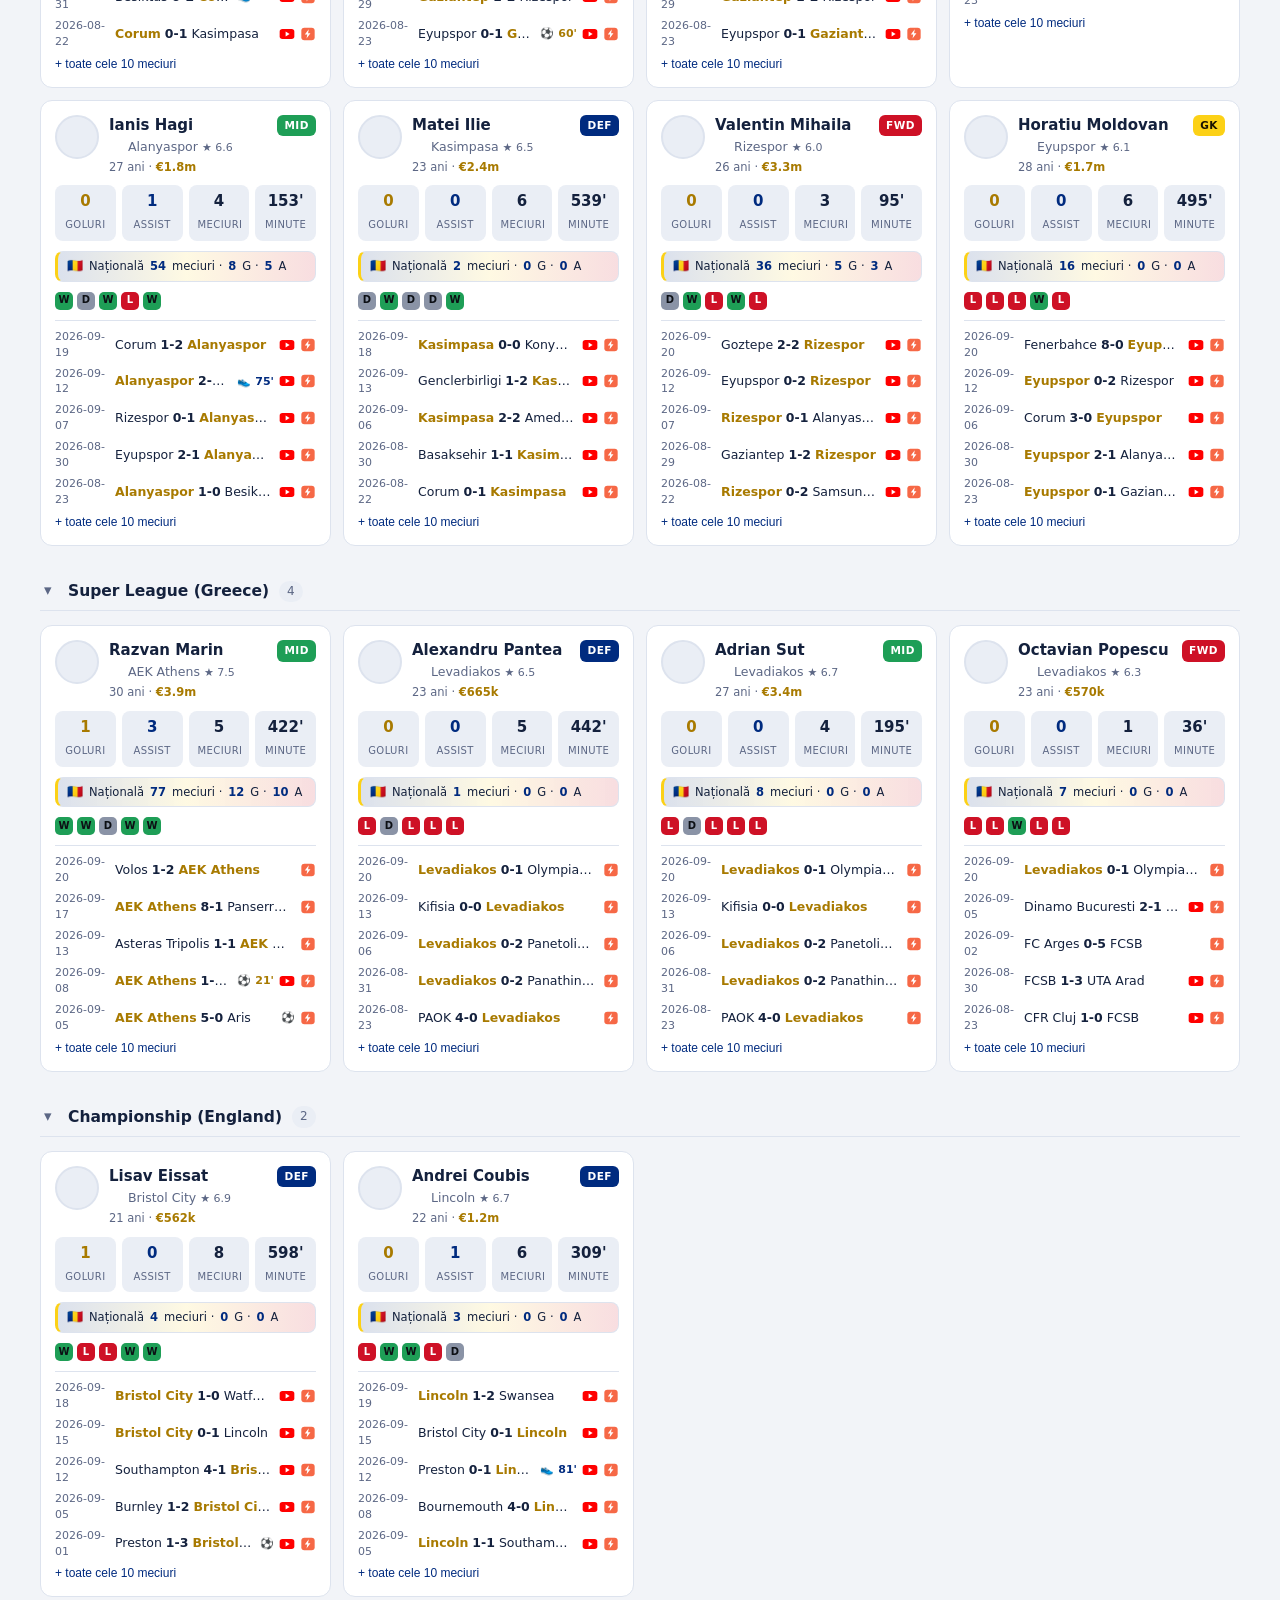
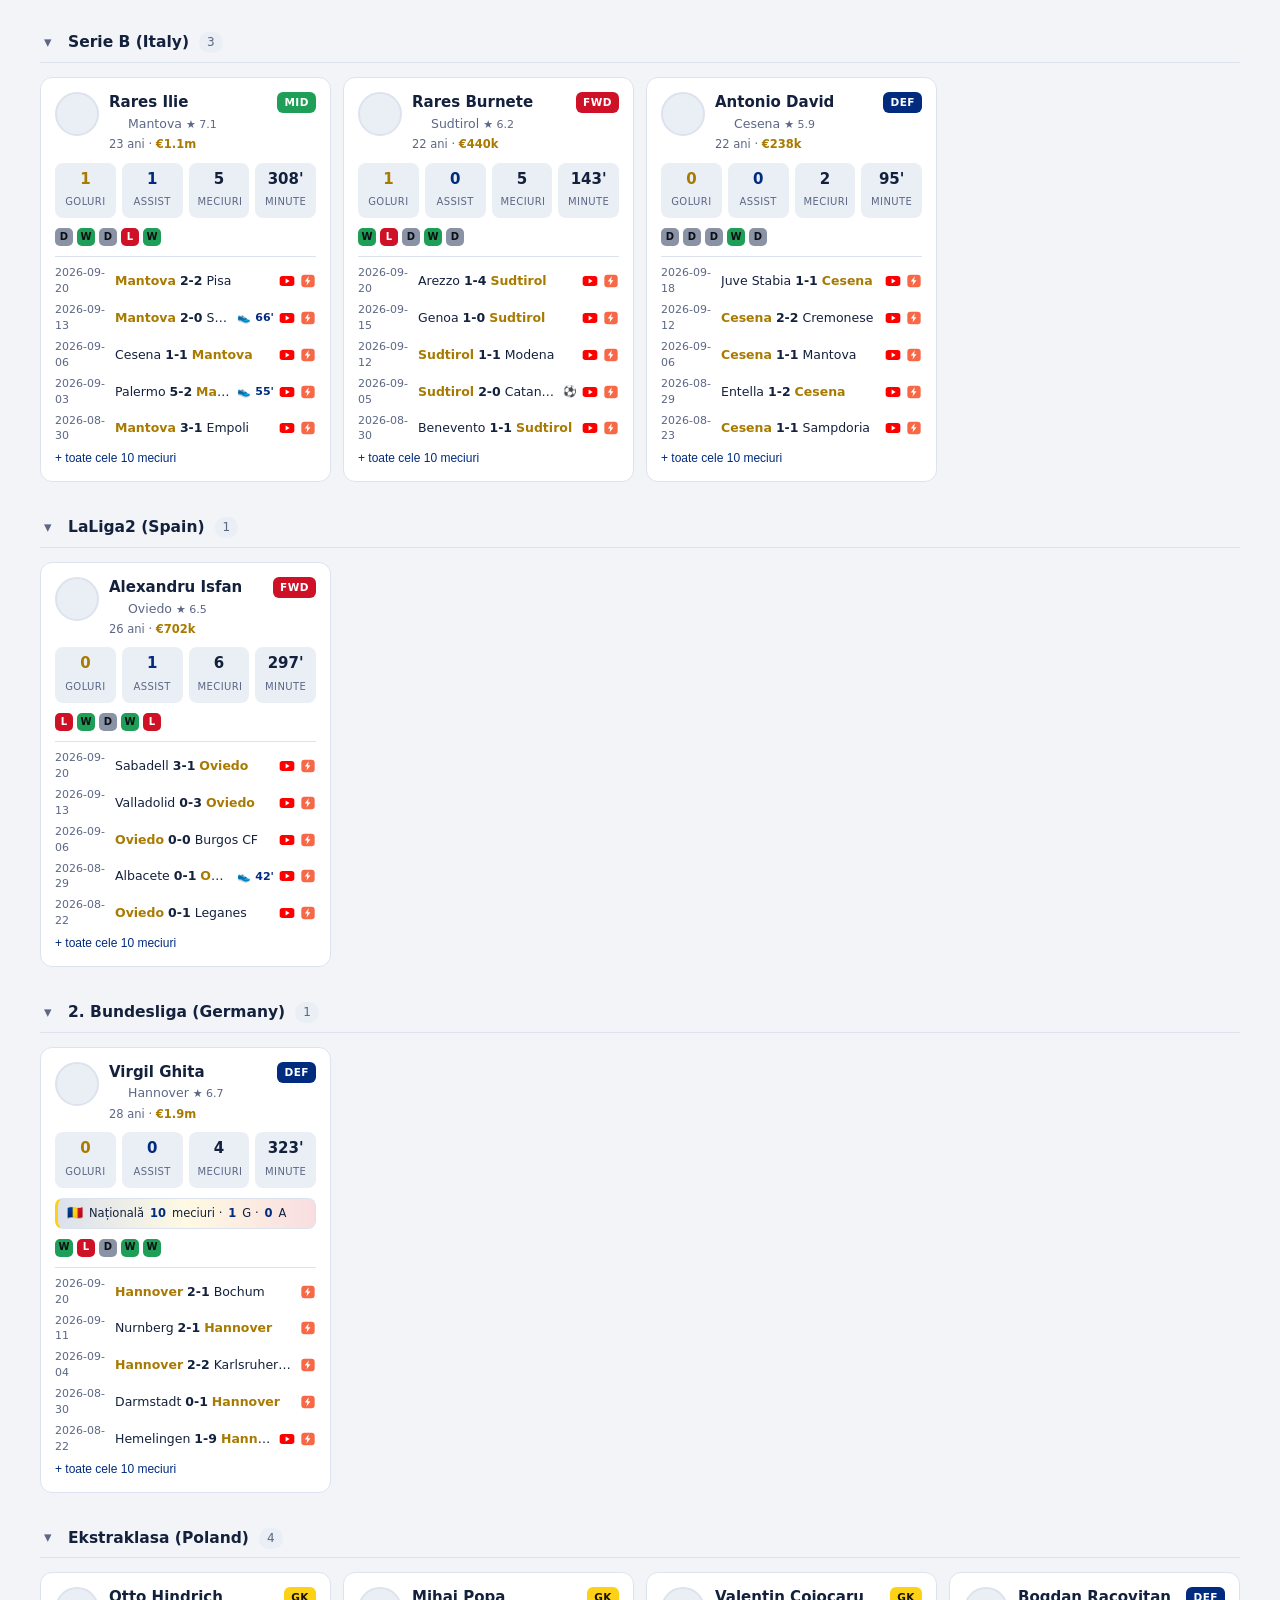
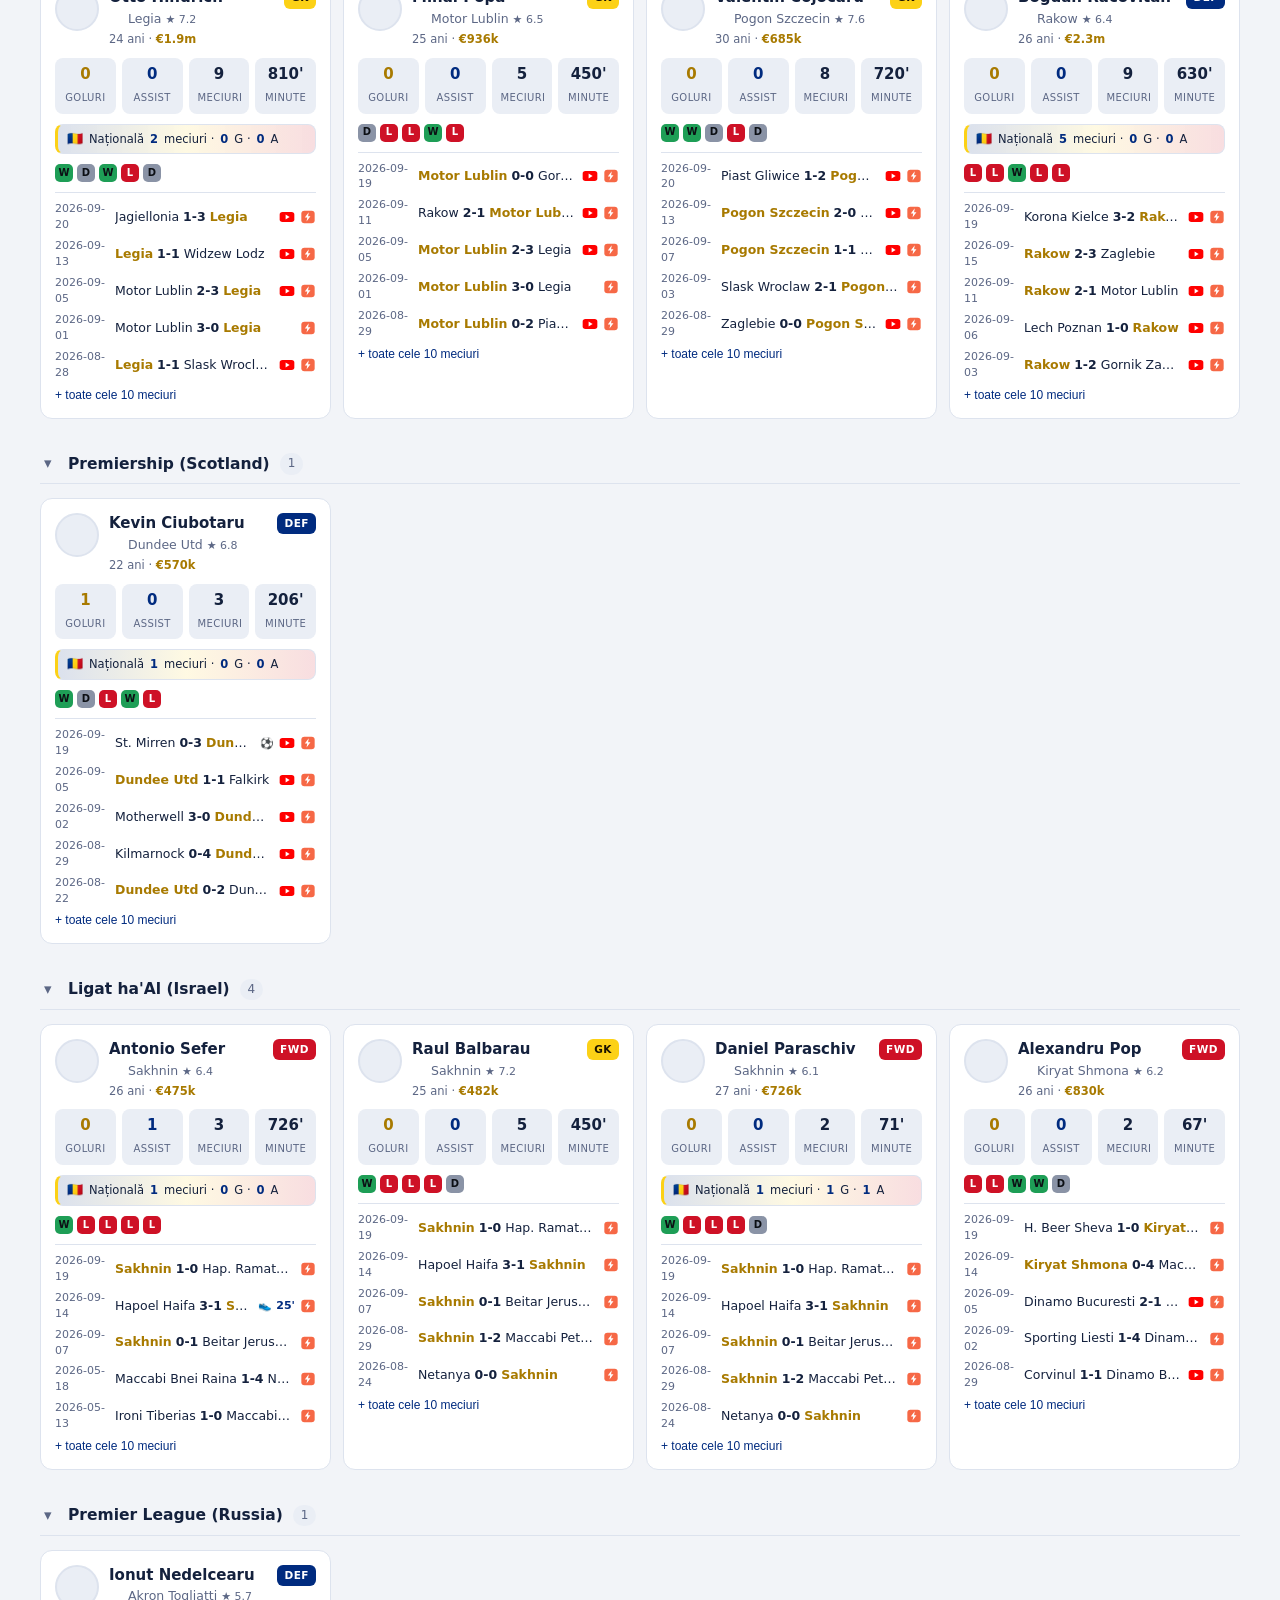
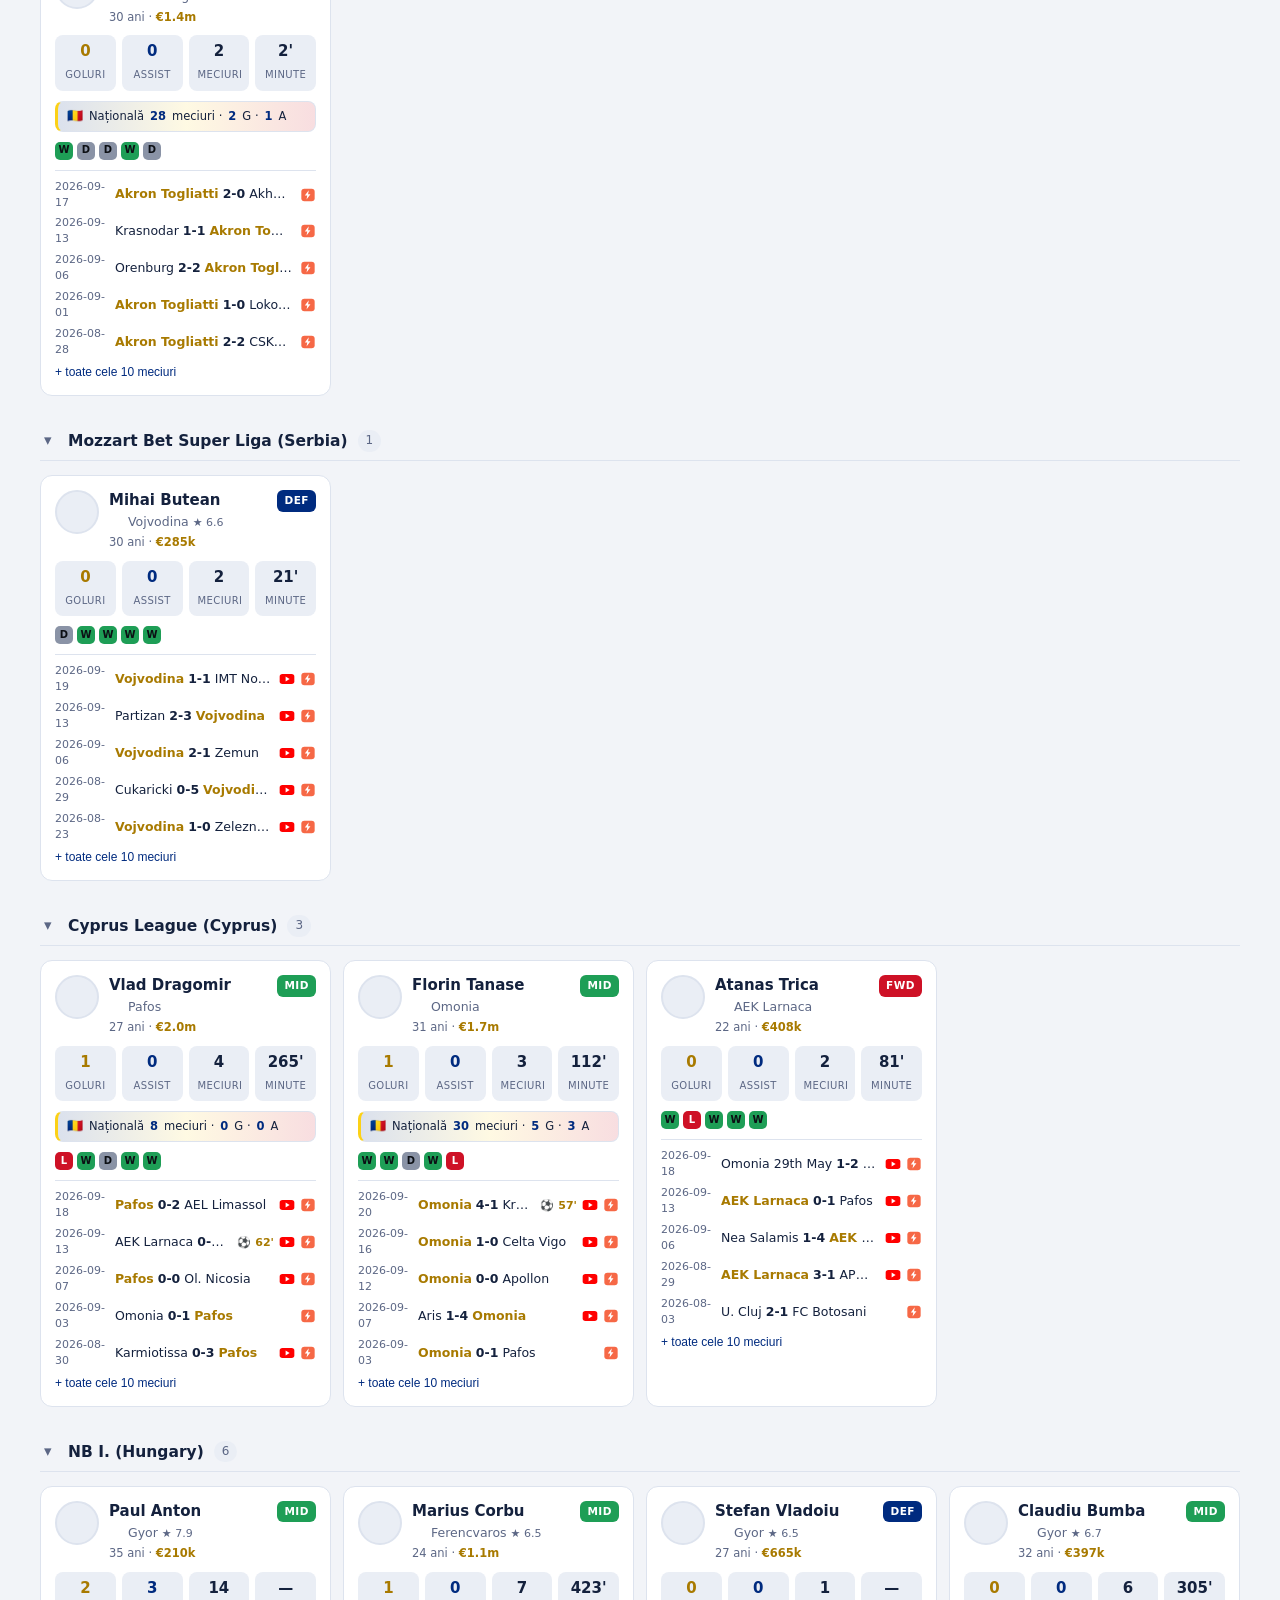
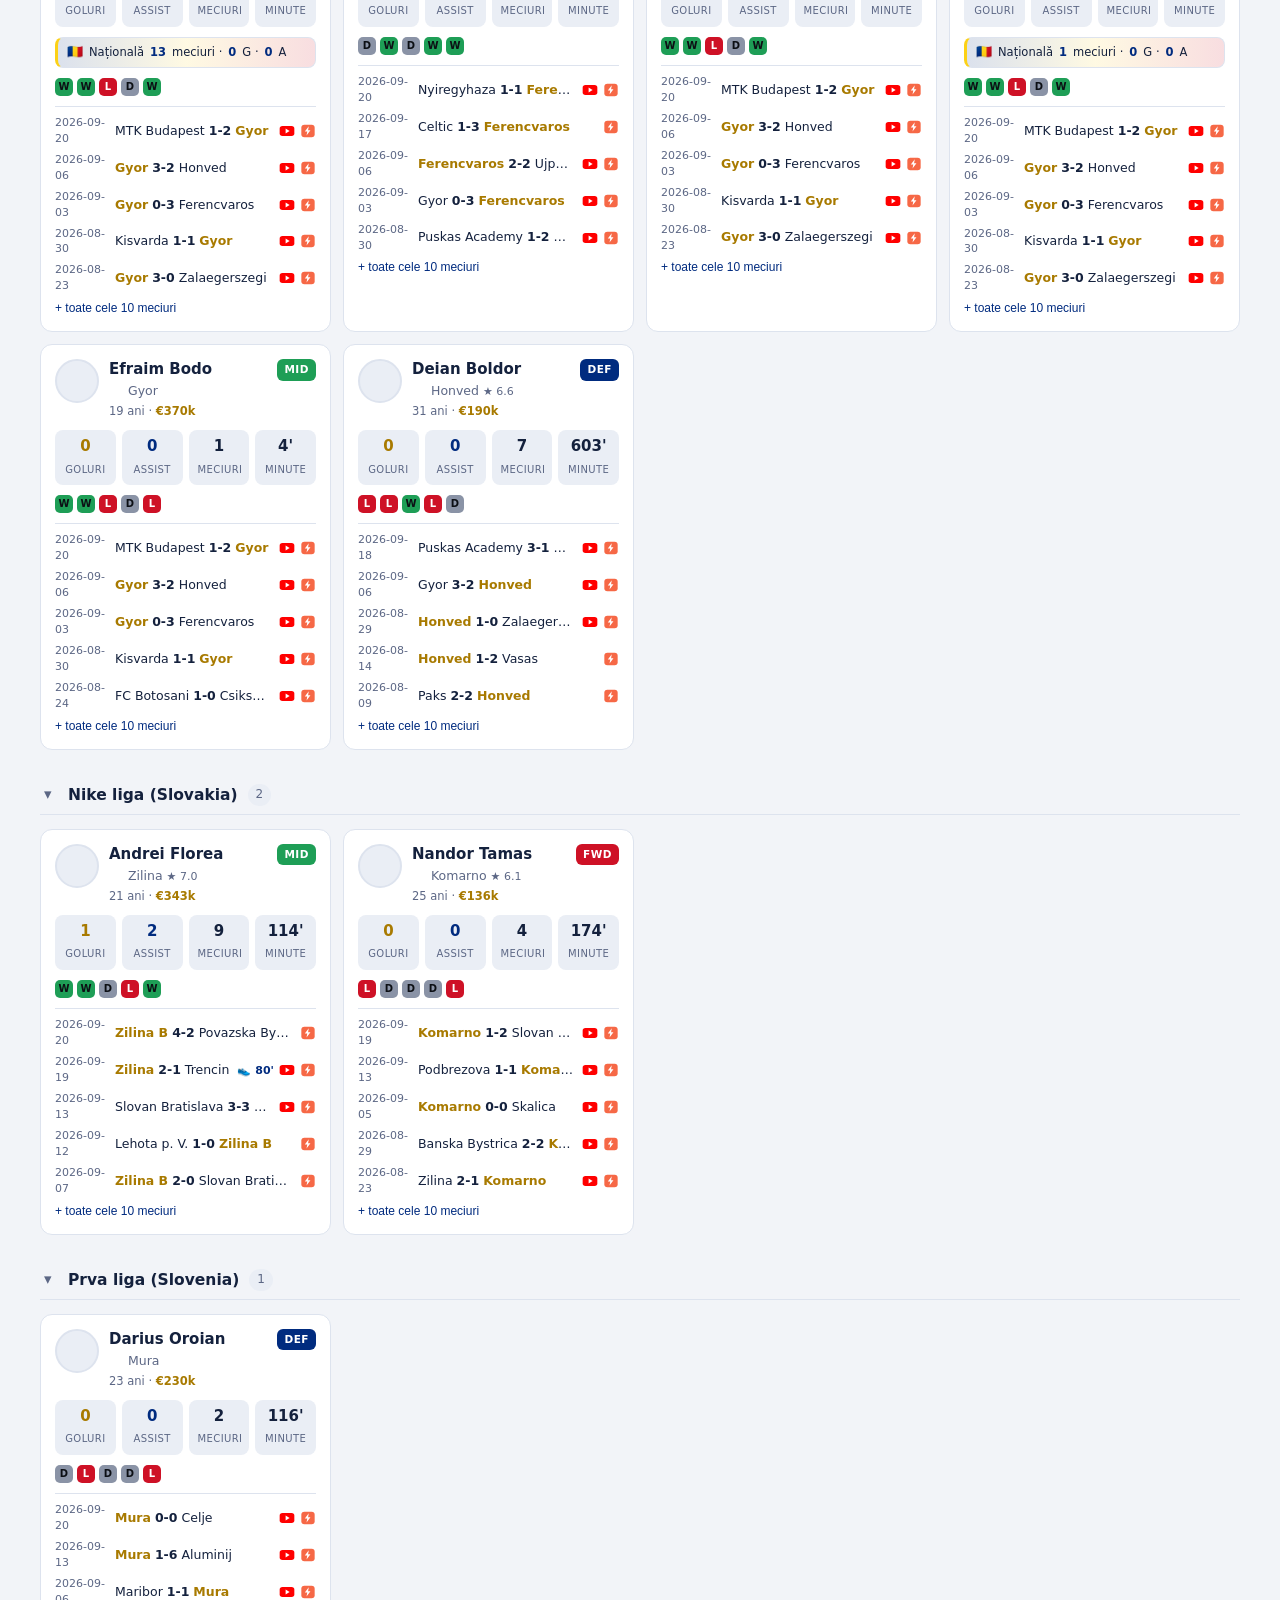
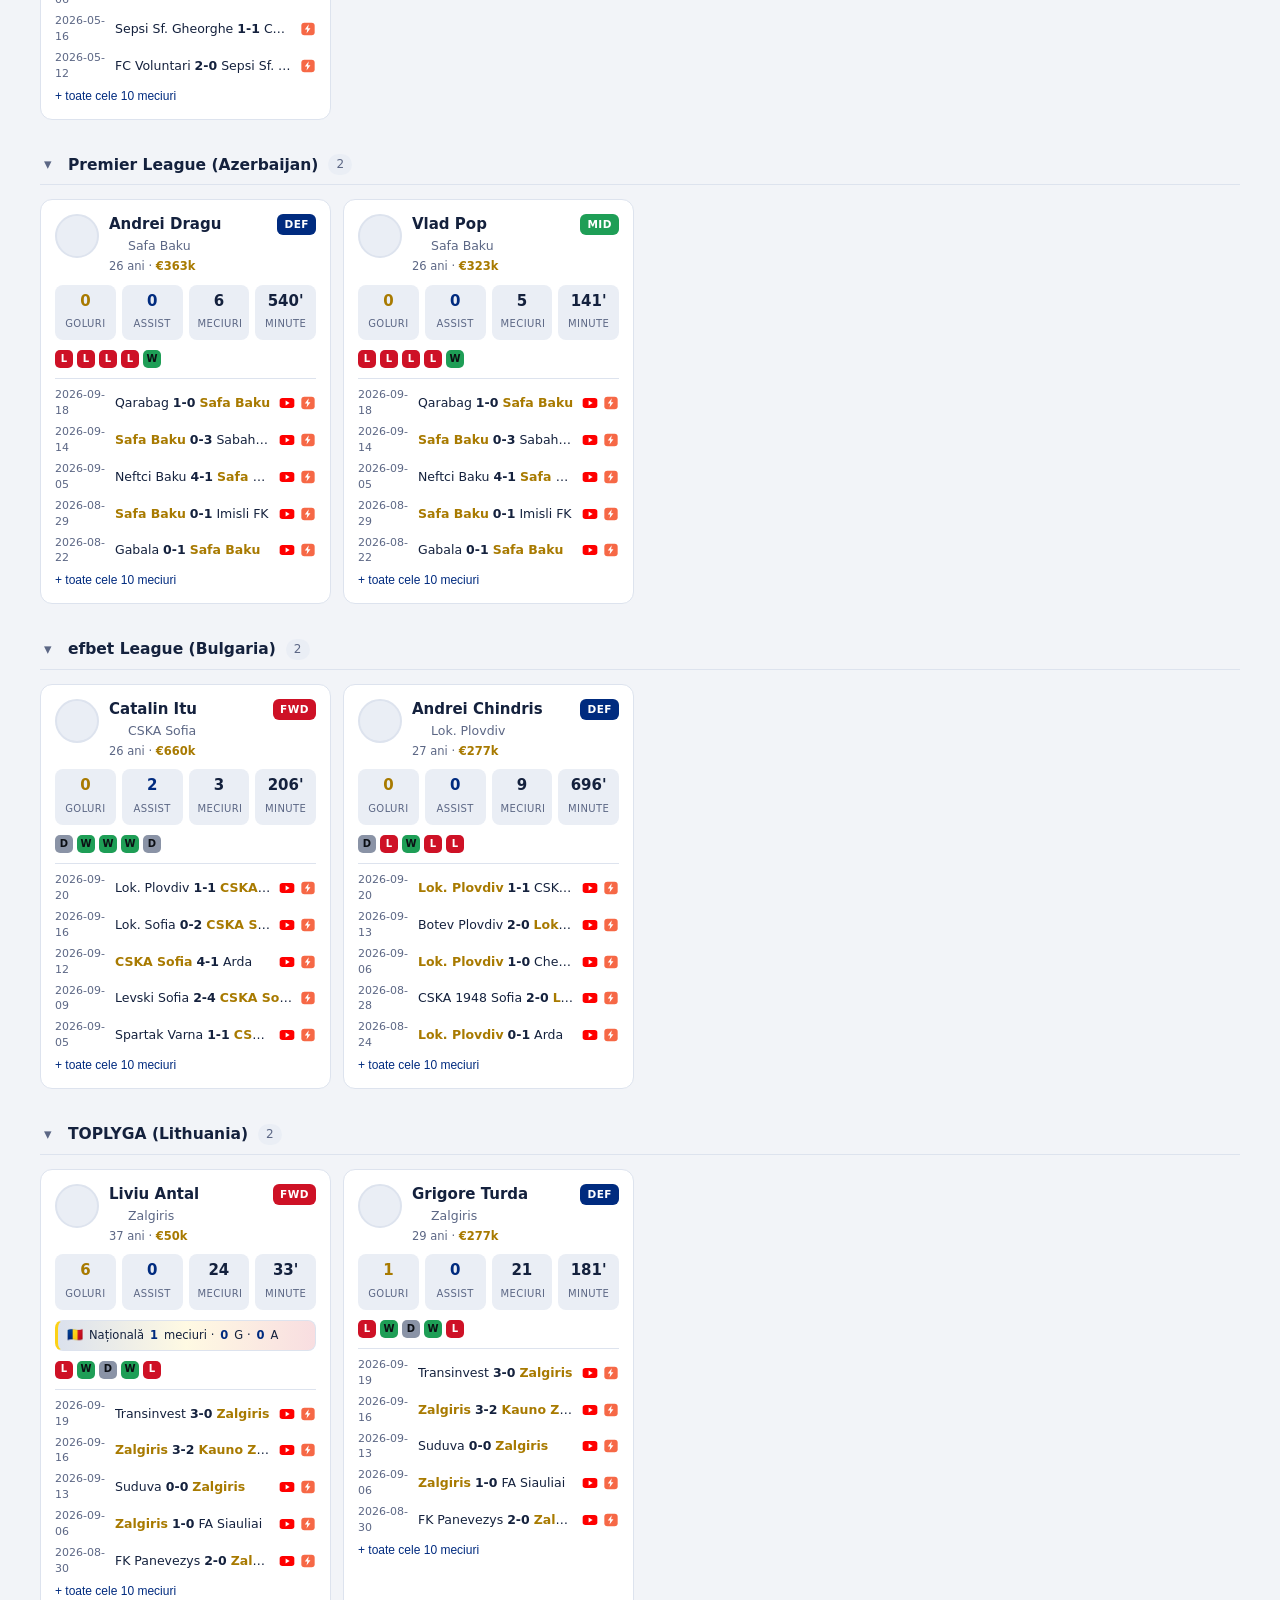
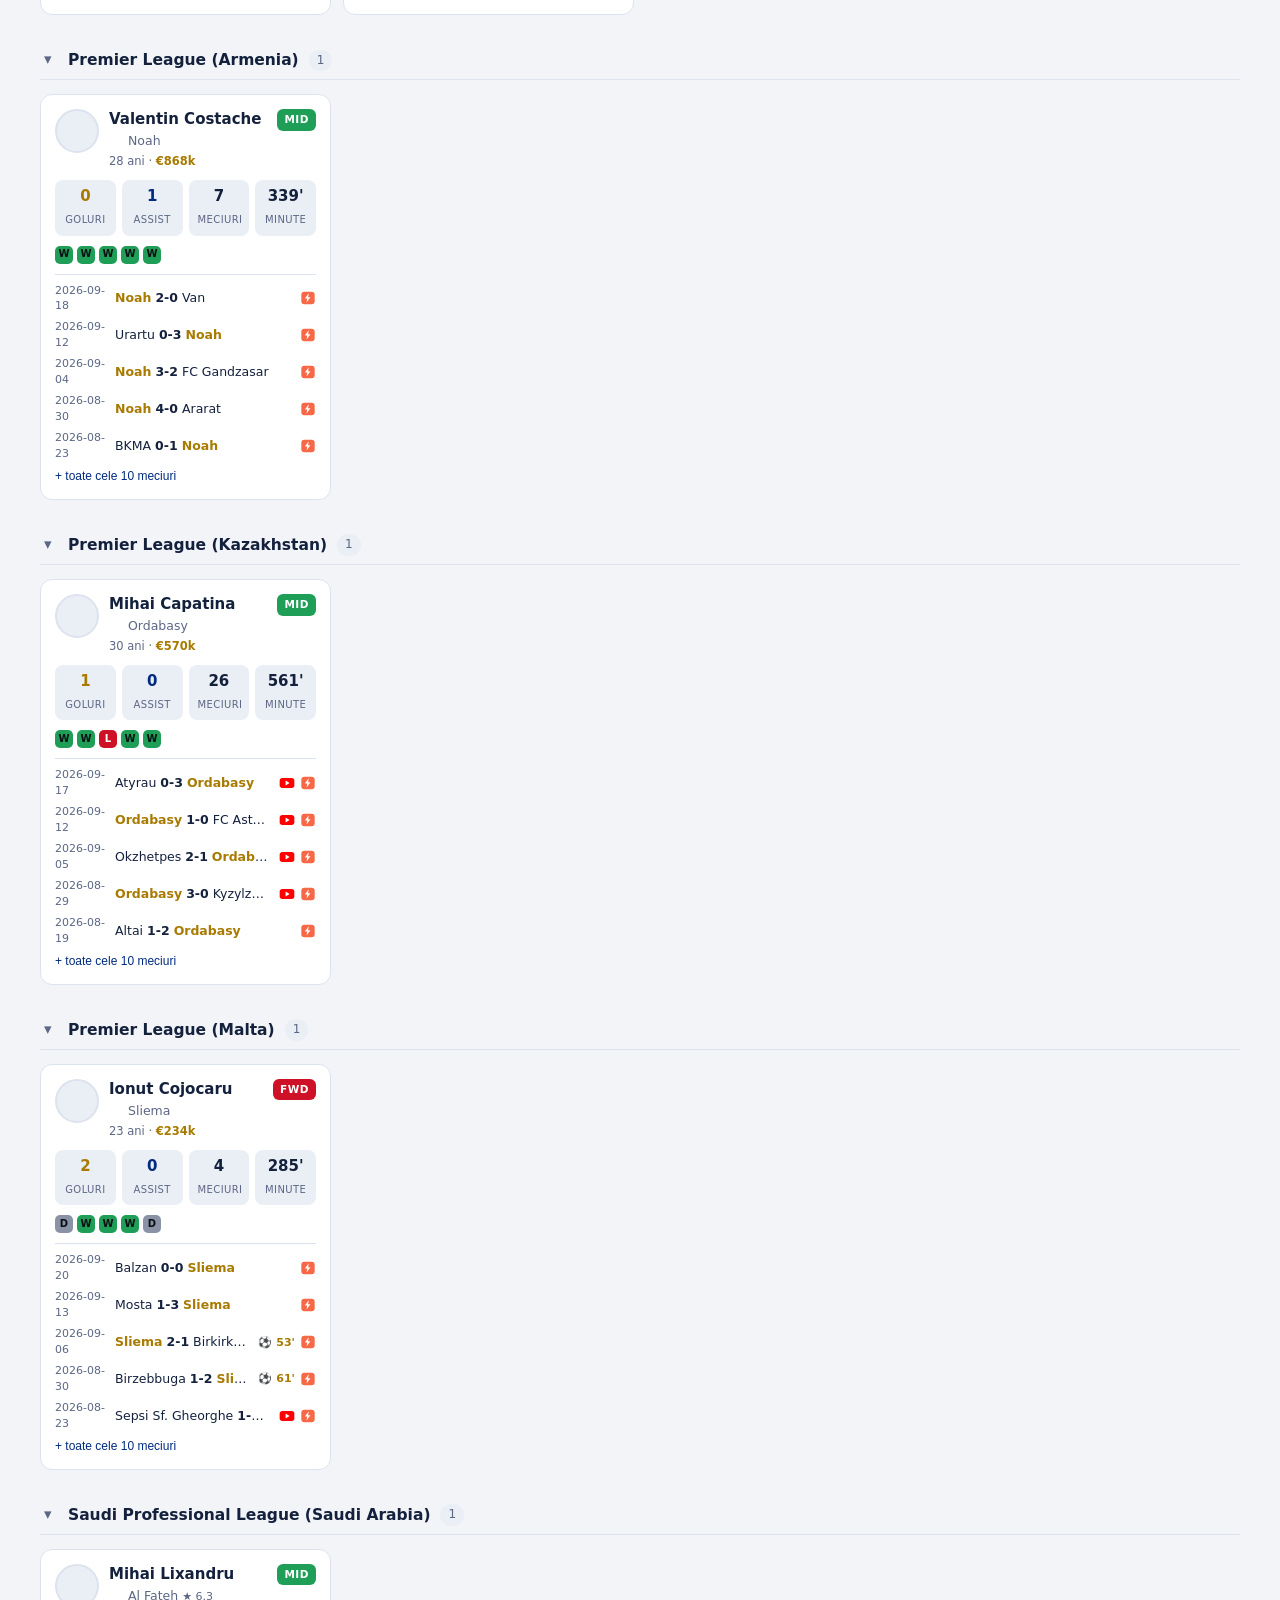
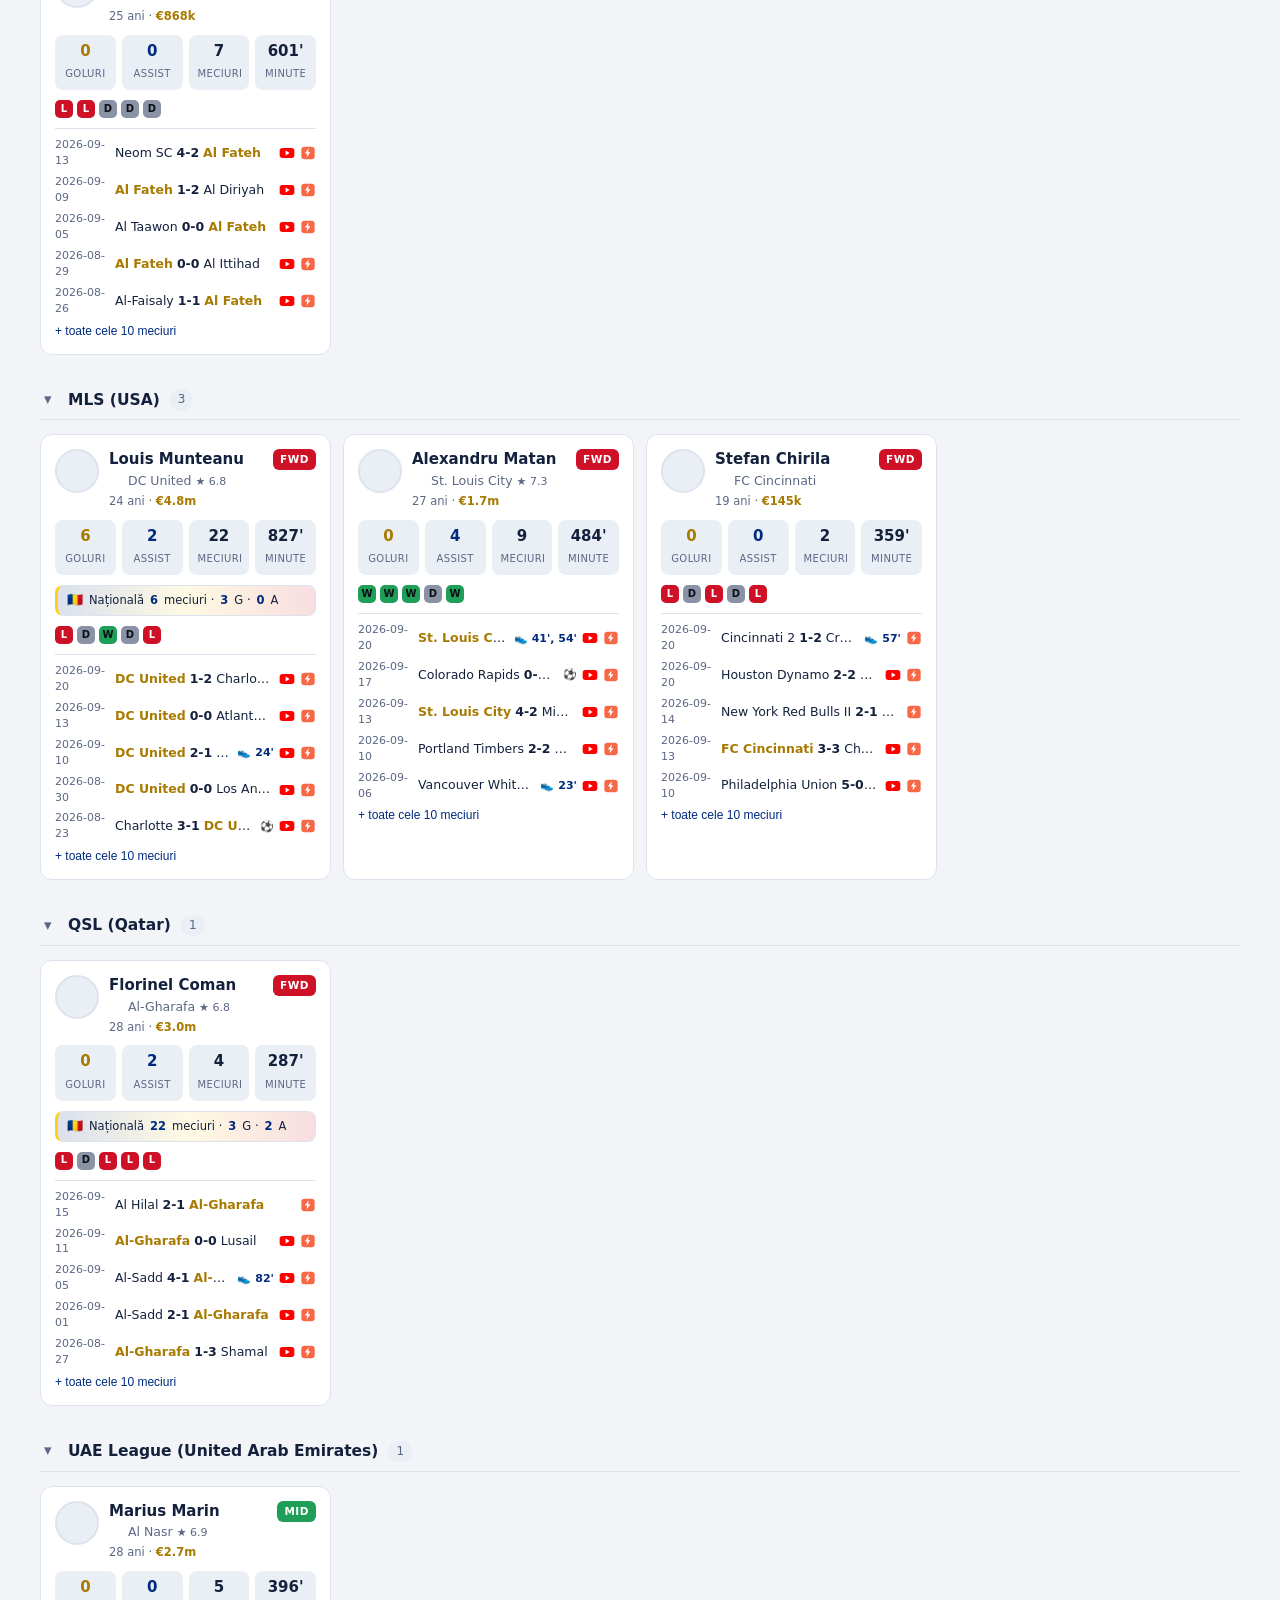
==== commit 999d3780: "feat: NT stats, team crests, per-goal minutes, league ordering - National-team caps/goals/assists ba" ====
--- a/site/index.html
+++ b/site/index.html
@@ -64,7 +64,8 @@
         <li><span class="lg"><span class="dot W">W</span><span class="dot D">D</span><span class="dot L">L</span></span> formă: victorie · egal · înfrângere</li>
         <li><span class="lg">⚽ <span class="ga assists">👟</span></span> goluri / pase decisive în <b>acel meci</b></li>
         <li><span class="lg"><svg viewBox="0 0 24 24" width="16" height="16"><rect x="1" y="4.6" width="22" height="14.8" rx="4.2" fill="#FF0000"/><path d="M9.9 8.4v7.2l6-3.6z" fill="#fff"/></svg> <svg viewBox="0 0 24 24" width="16" height="16"><rect x="2" y="2.5" width="20" height="19" rx="4.6" fill="#f5471e"/><path d="M13.2 4.7l-6 8.2h3.7l-1.1 5.9 5.9-8.1h-3.6z" fill="#fff"/></svg></span> rezumat YouTube · pagina meciului (Flashscore)</li>
-        <li>Sub nume apar <b>vârsta</b> și <b class="hl">valoarea de piață</b>.</li>
+        <li>Sub nume apar <b>vârsta</b>, <b class="hl">valoarea de piață</b> și emblema echipei.</li>
+        <li>Banda <b>🇷🇴 Națională</b> arată meciurile, golurile și paselele la echipa națională; ⚽/👟 includ și <b>minutul</b>.</li>
         <li>Echipa jucătorului e evidențiată cu <b class="hl">galben</b> în fiecare rezultat.</li>
         <li><b>▦ Clasic / 🎮 Arcade</b> — două moduri de vizualizare; în Arcade alegi jucătorii cu săgețile sau click</li>
         <li><b>↻ Highlights</b> reîmprospătează video · <b>💻 ☀️ 🌙</b> schimbă tema</li>
--- a/site/styles.css
+++ b/site/styles.css
@@ -147,6 +147,16 @@
 .card .team { color: var(--muted); font-size: 12.5px; margin-top: 1px; }
 .card .bio { color: var(--muted); font-size: 11.5px; margin-top: 3px; }
 .card .bio .mv { color: var(--accent); font-weight: 700; }
+.crest { width: 15px; height: 15px; object-fit: contain; vertical-align: -2px; margin-right: 4px; }
+.nt {
+  display: flex; align-items: center; gap: 6px; flex-wrap: wrap;
+  font-size: 11.5px; color: var(--text);
+  background: linear-gradient(90deg, rgba(0,43,127,.14), rgba(252,209,22,.12), rgba(206,17,38,.14));
+  border: 1px solid var(--line); border-left: 3px solid var(--ro-yellow);
+  border-radius: 8px; padding: 5px 9px;
+}
+.nt b { color: var(--accent-2); }
+.nt-flag { font-size: 13px; }
 .pos {
   font-size: 10.5px; font-weight: 800; letter-spacing: .5px;
   padding: 3px 7px; border-radius: 6px; color: #fff; white-space: nowrap;
@@ -179,6 +189,7 @@
 
 .results { border-top: 1px solid var(--line); padding-top: 8px; display: flex; flex-direction: column; gap: 5px; }
 .res { display: grid; grid-template-columns: 52px 1fr auto; gap: 8px; align-items: center; font-size: 12.5px; }
+.res.nat { background: linear-gradient(90deg, rgba(0,43,127,.10), transparent); border-radius: 6px; }
 .res .date { color: var(--muted); font-size: 11px; }
 .res .fix { overflow: hidden; text-overflow: ellipsis; white-space: nowrap; }
 .res .sc { font-weight: 700; }
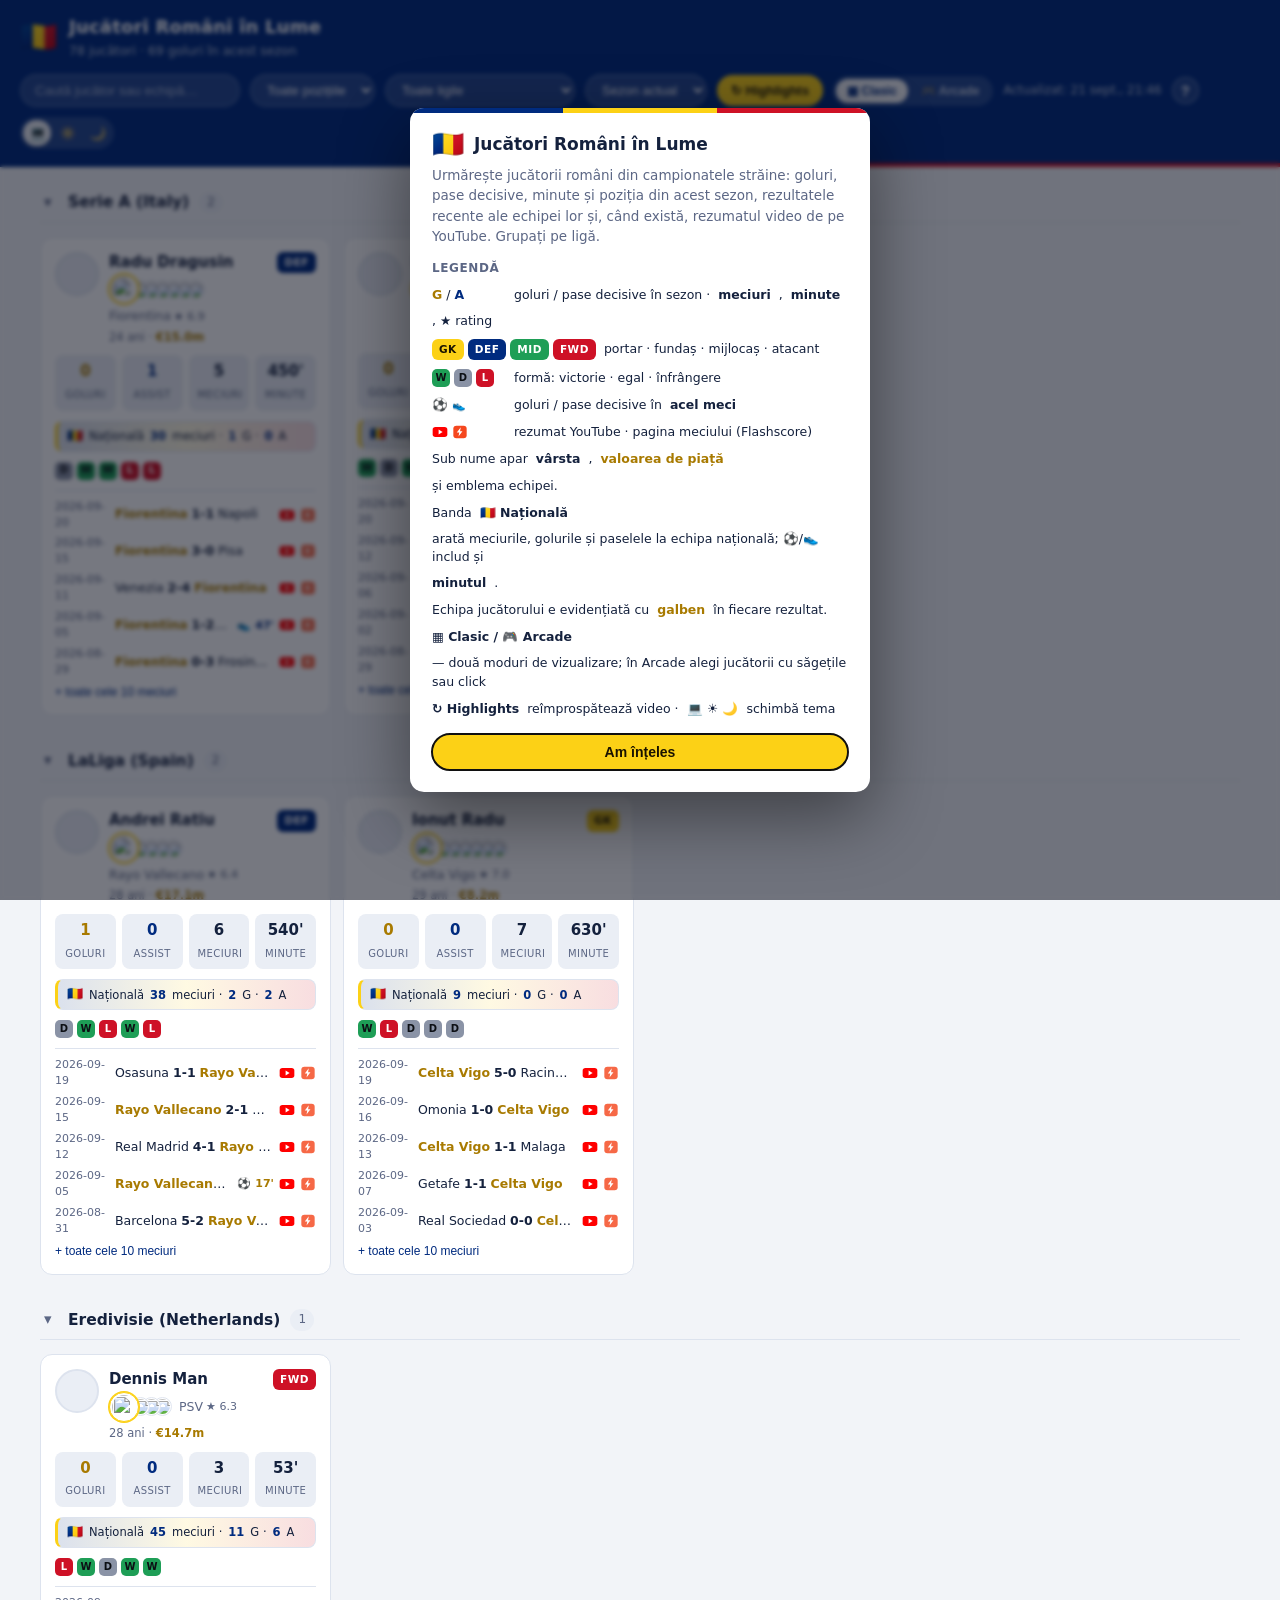
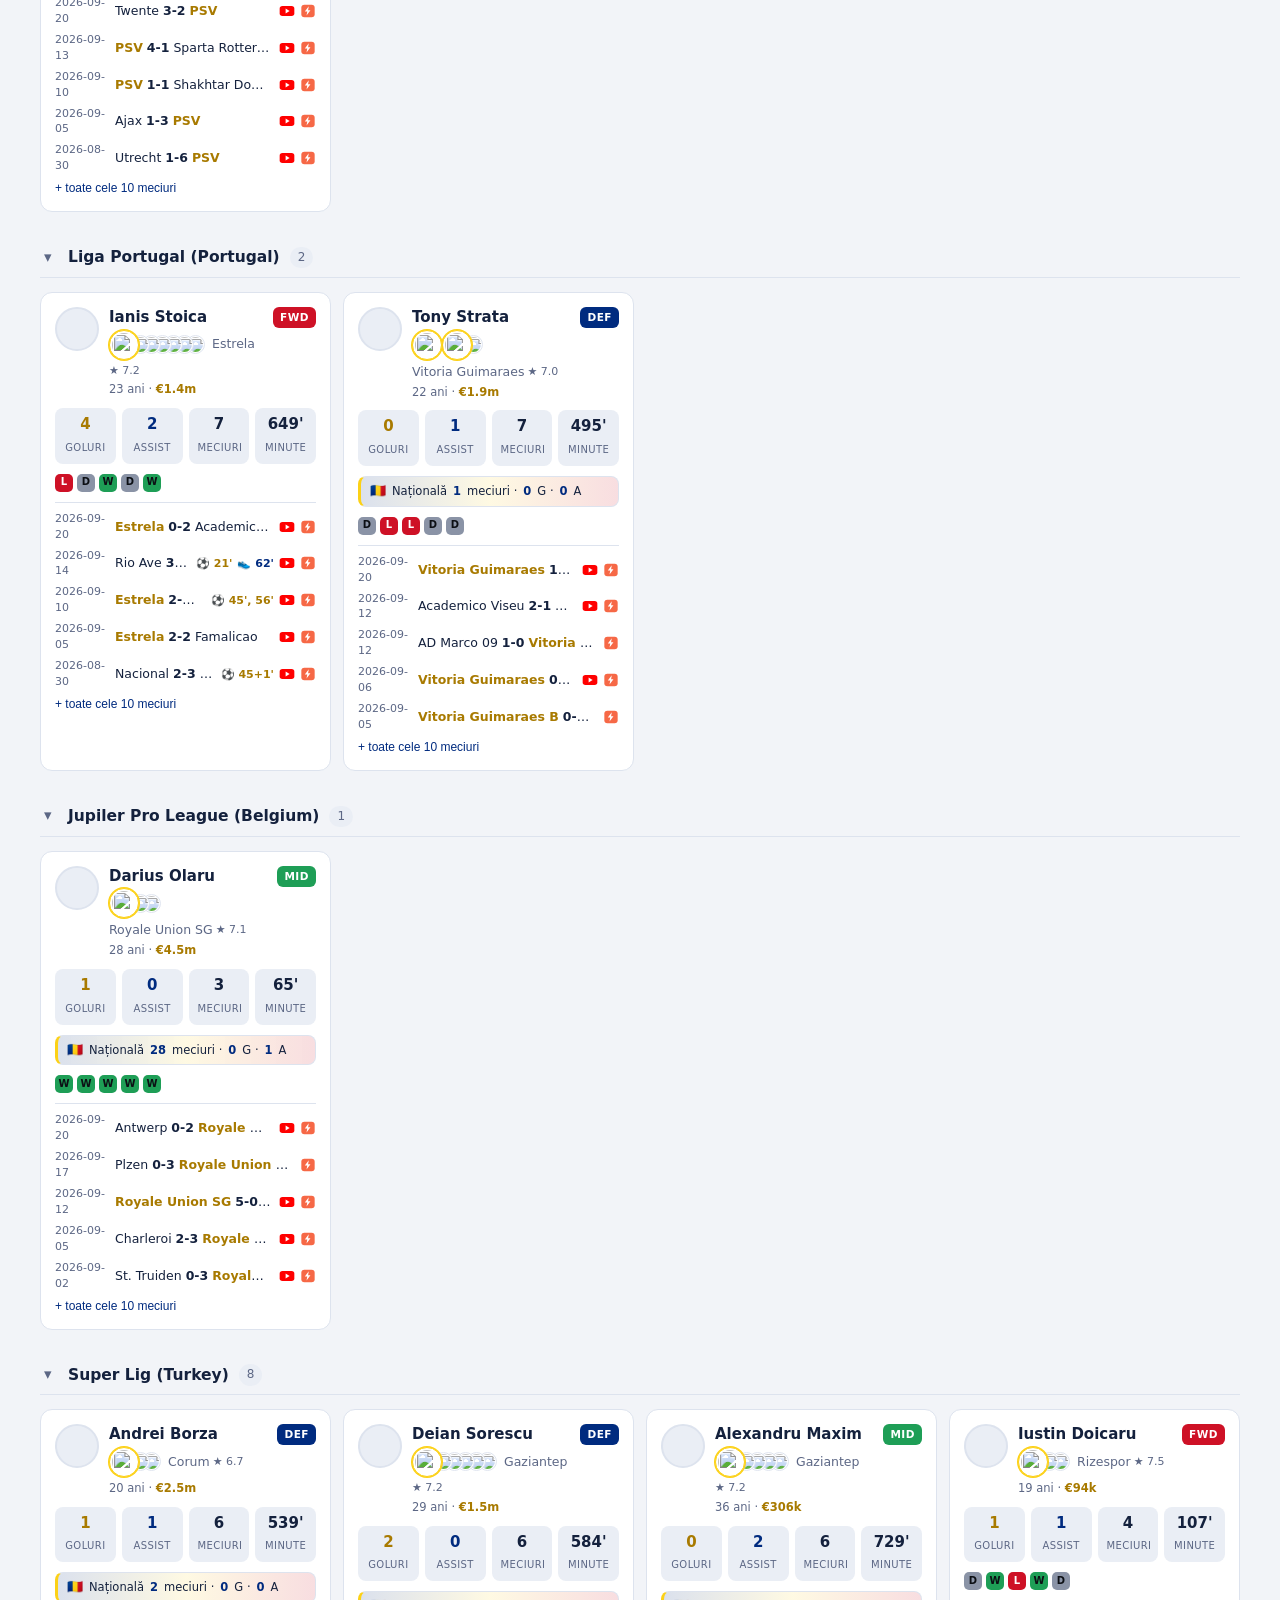
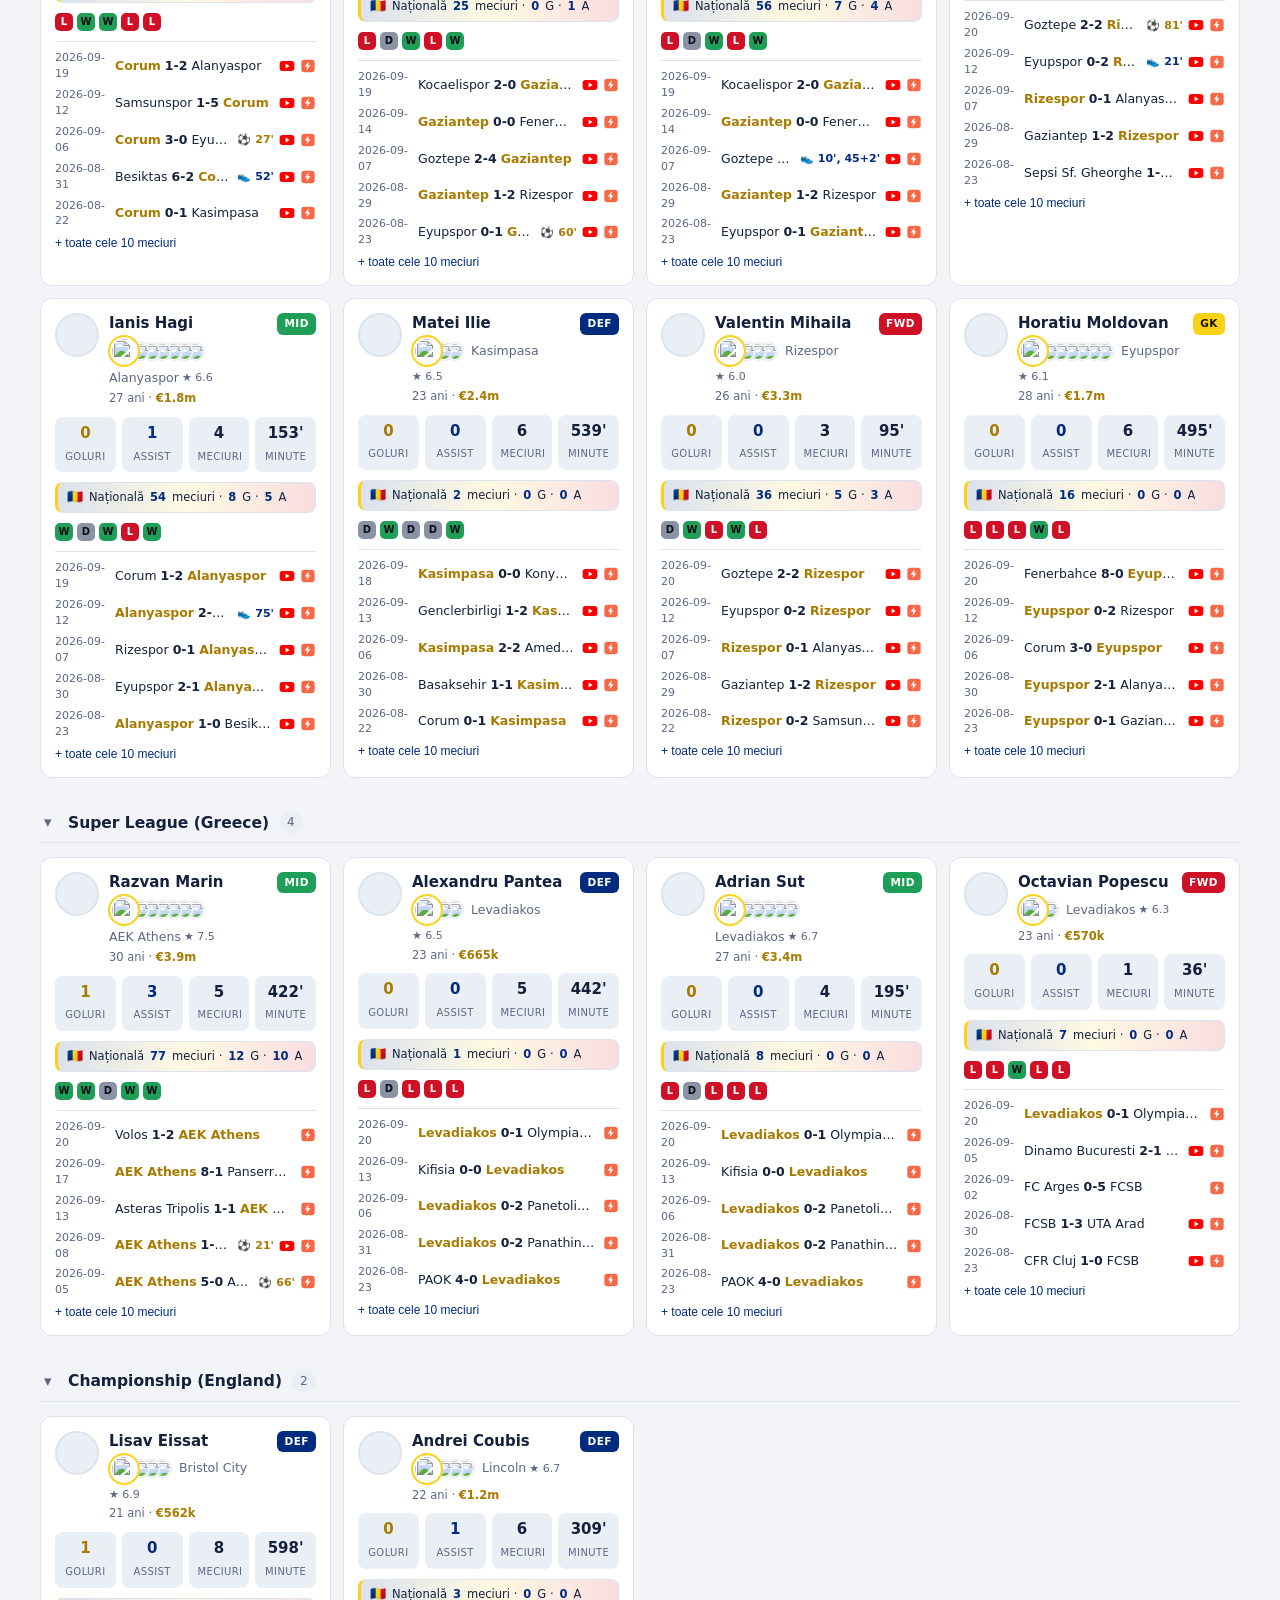
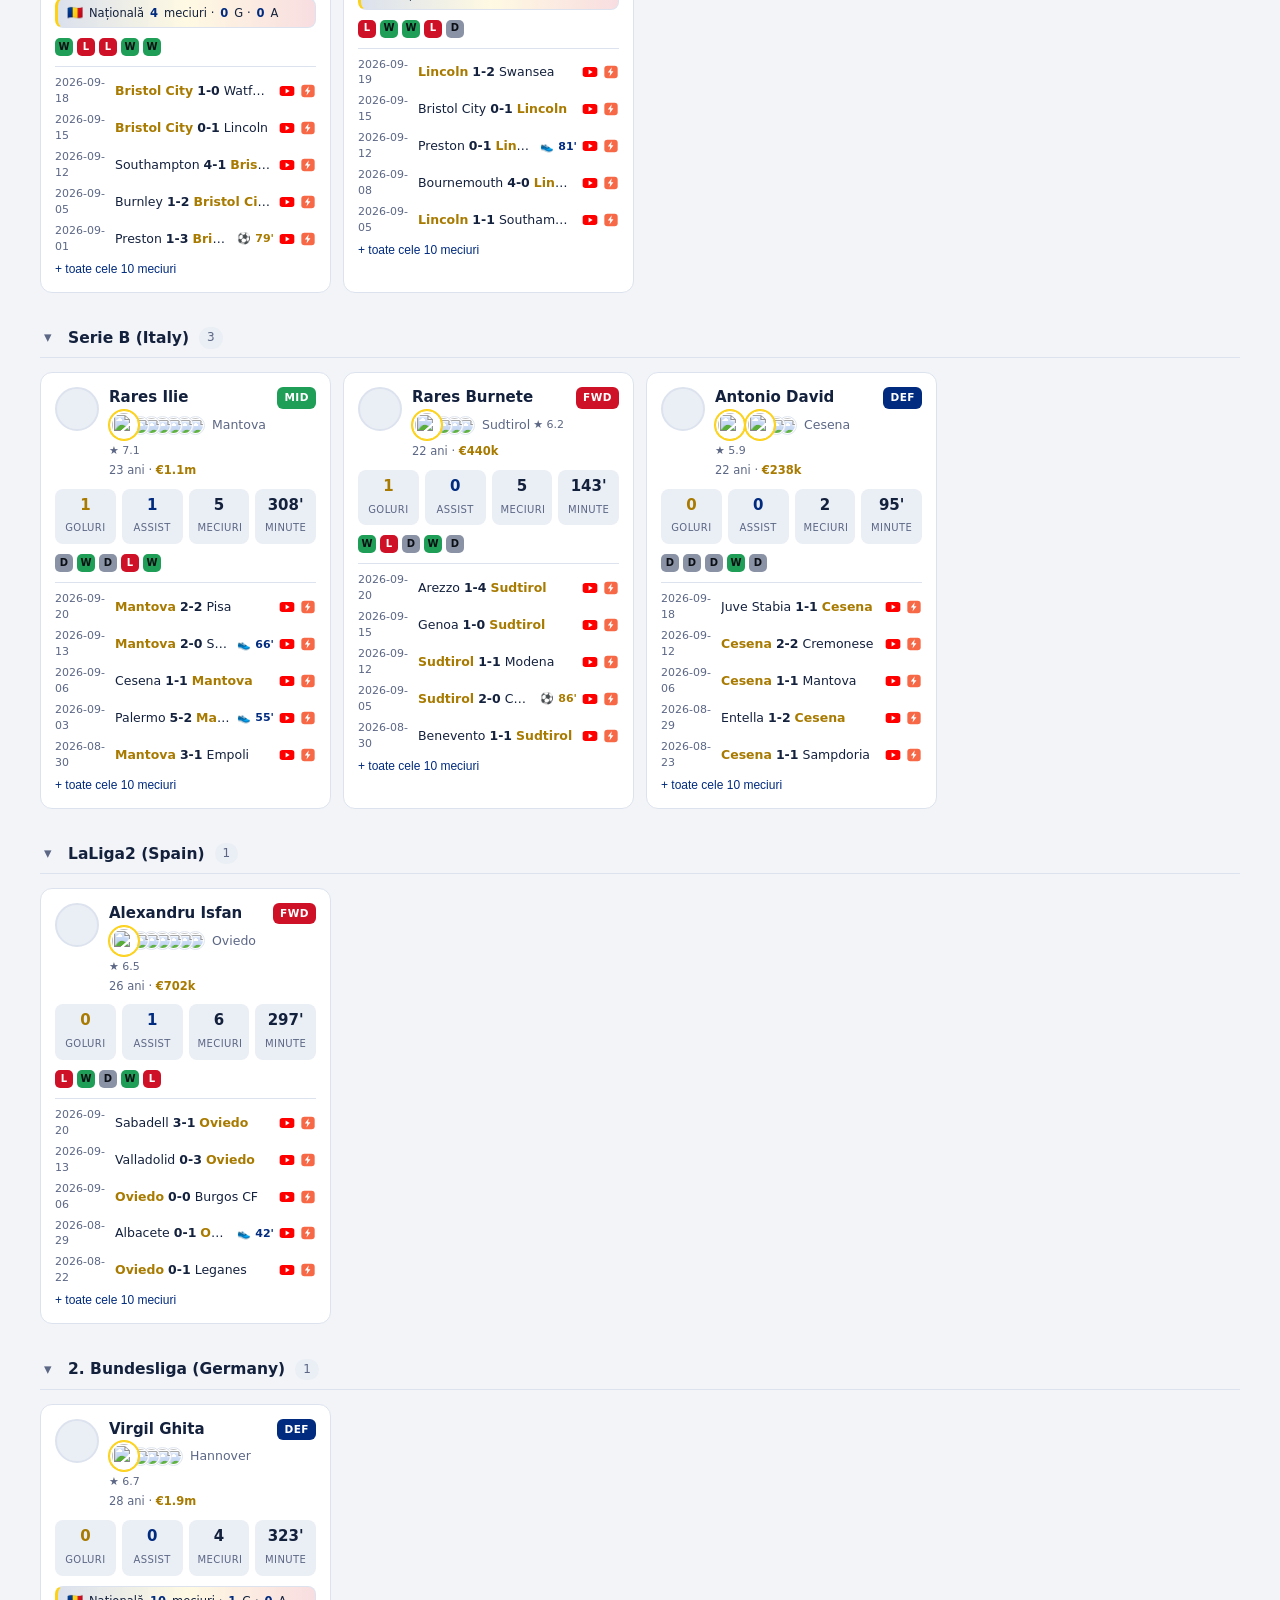
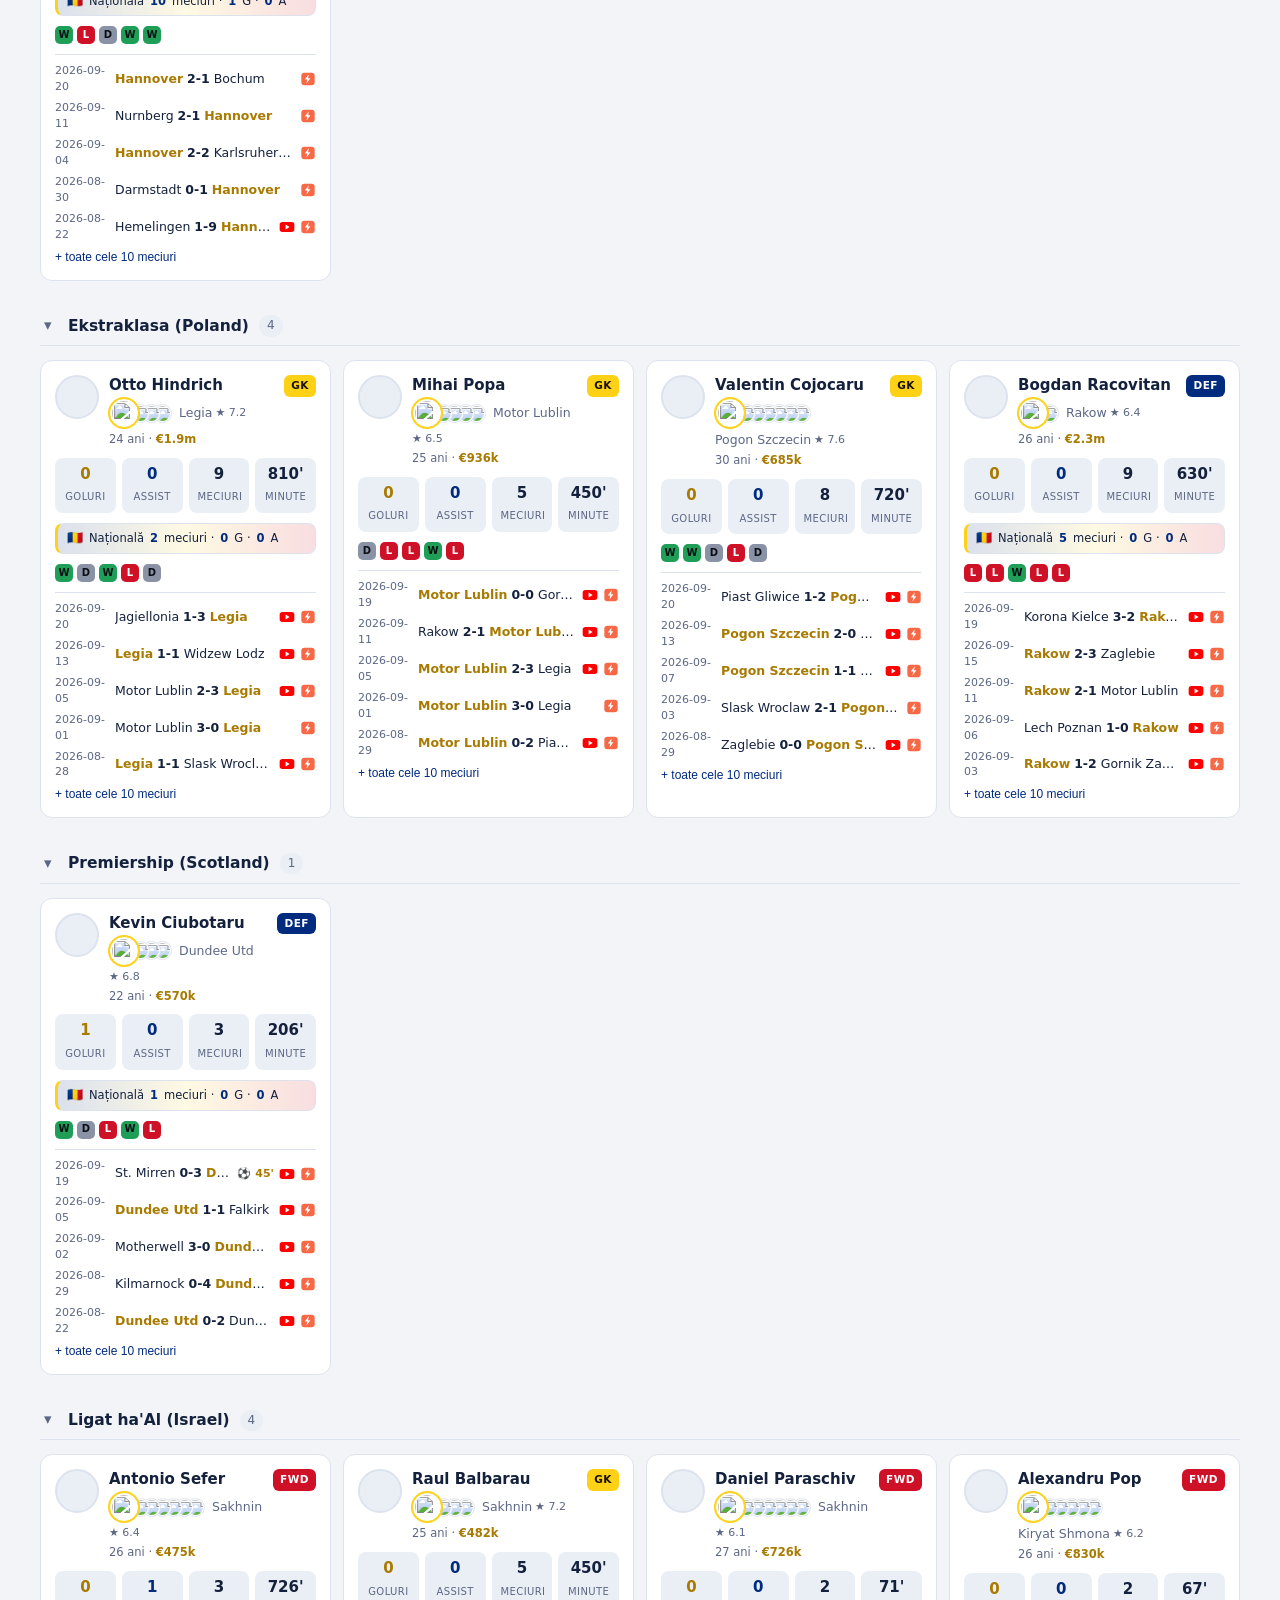
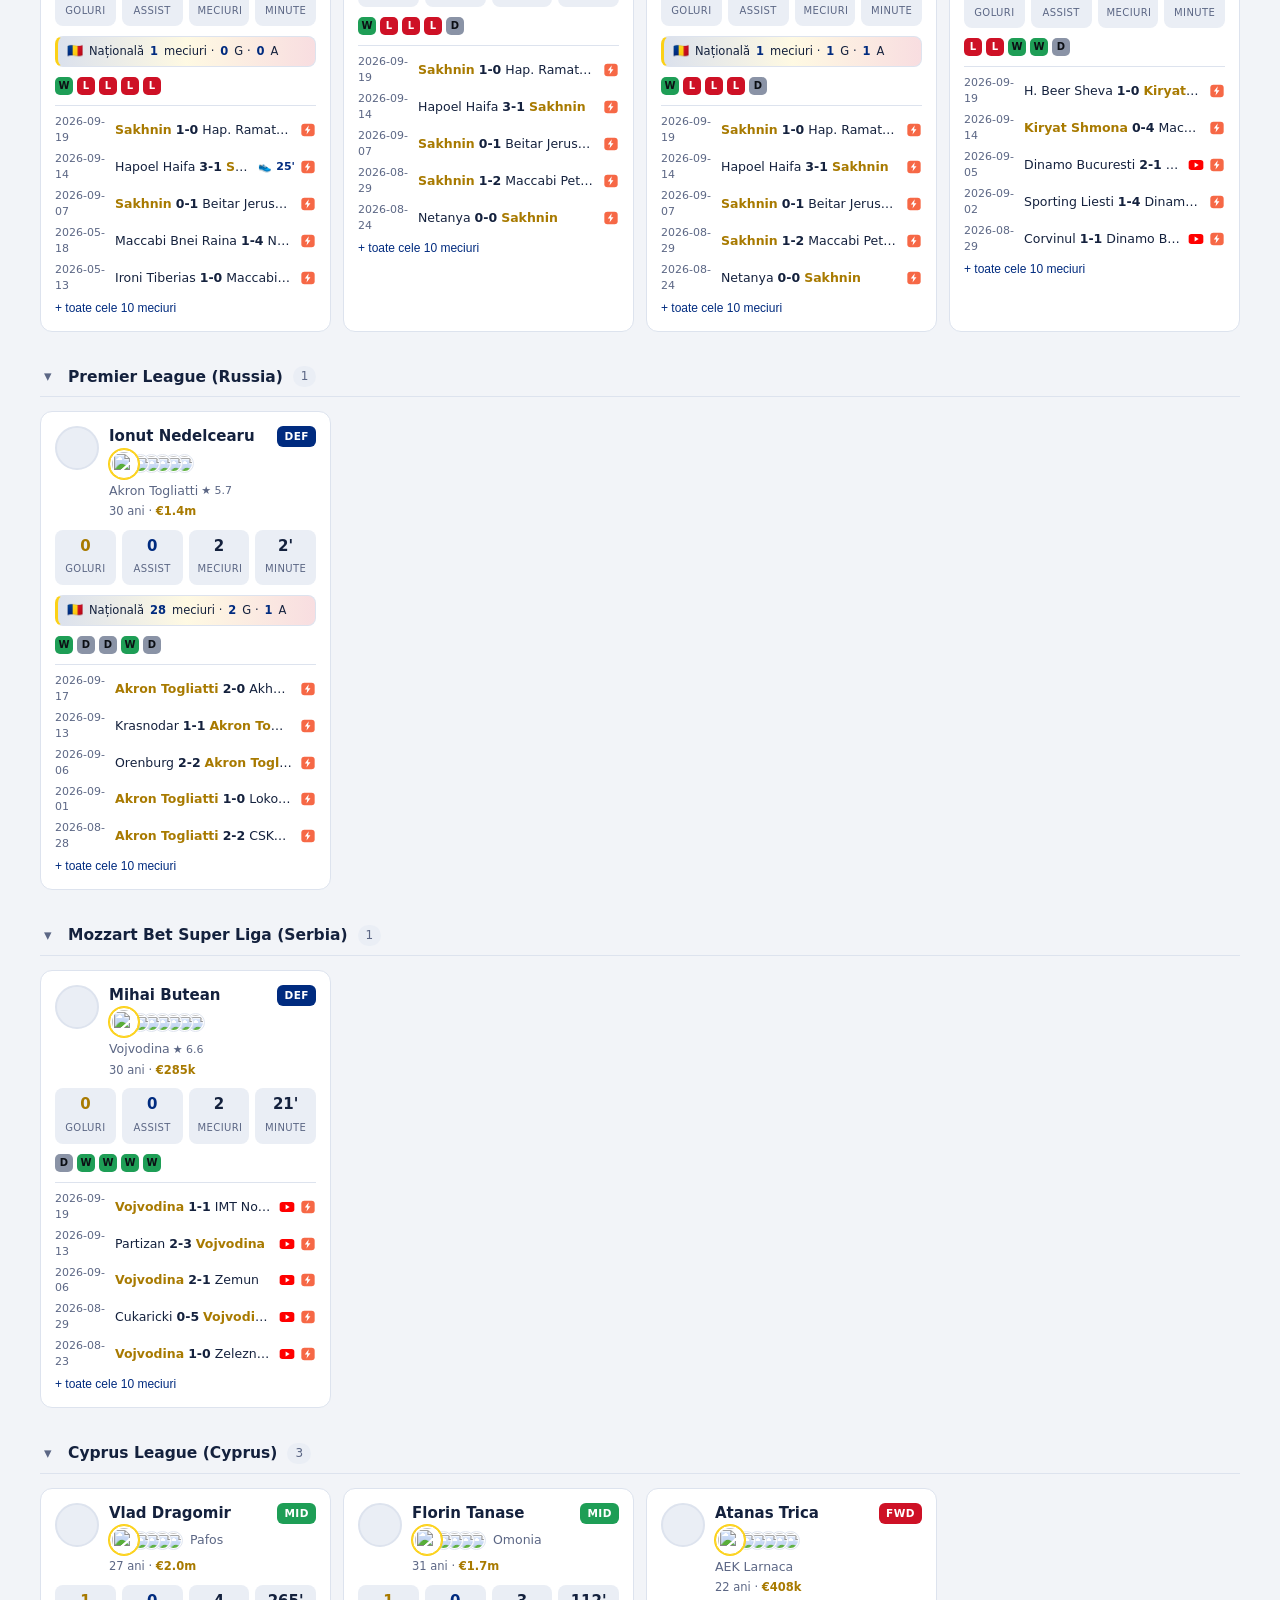
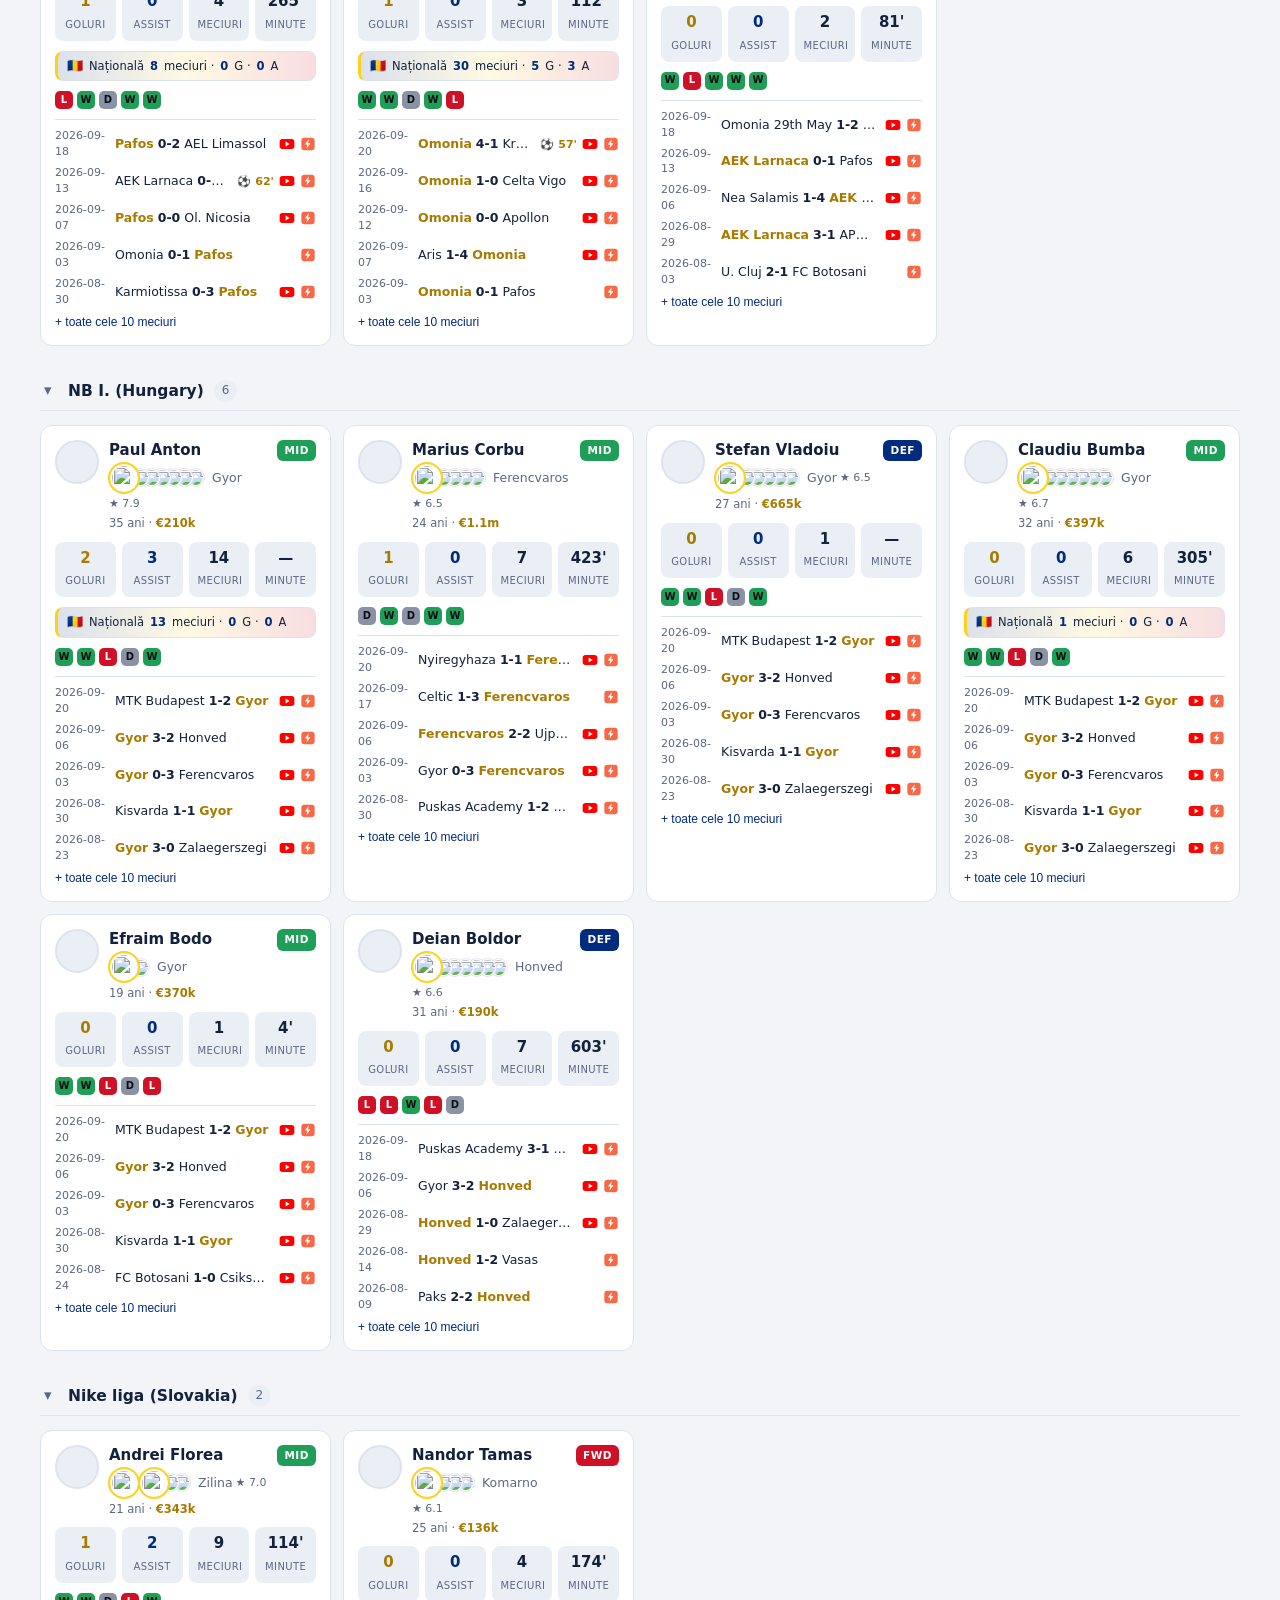
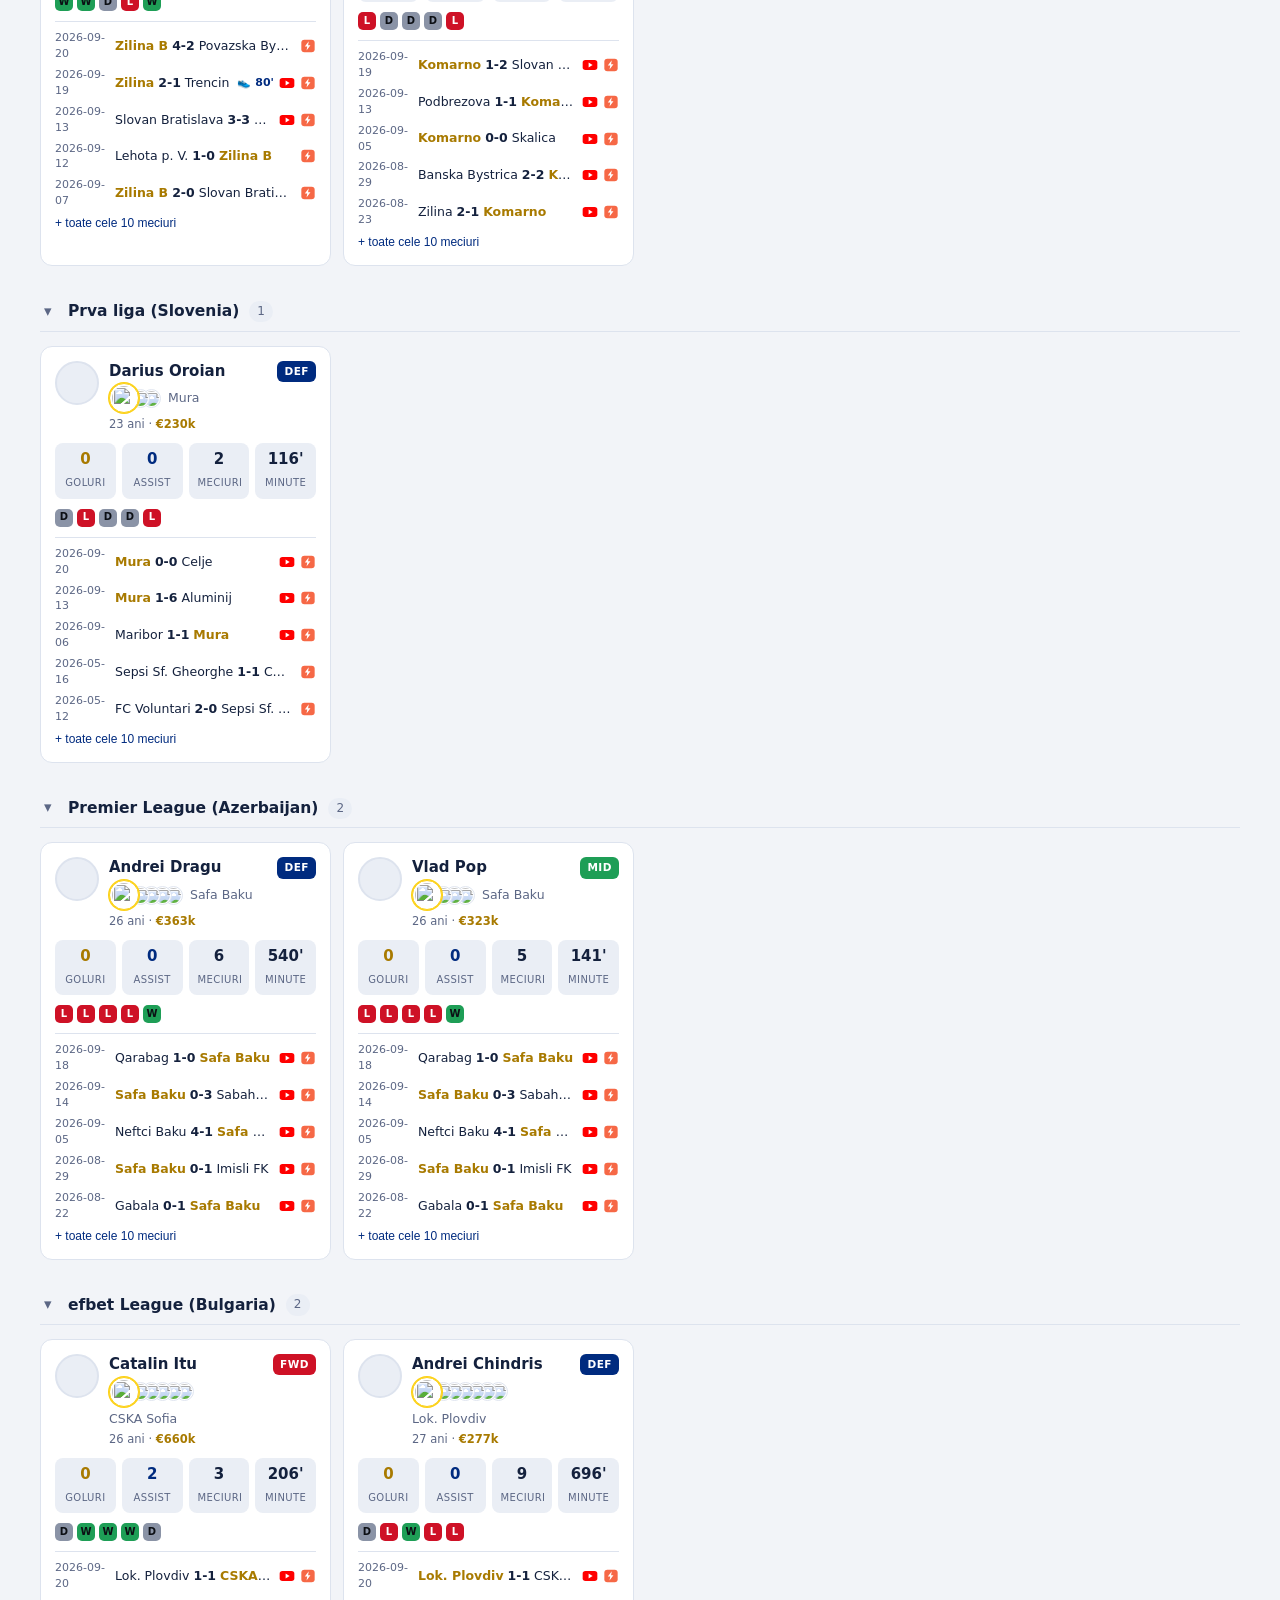
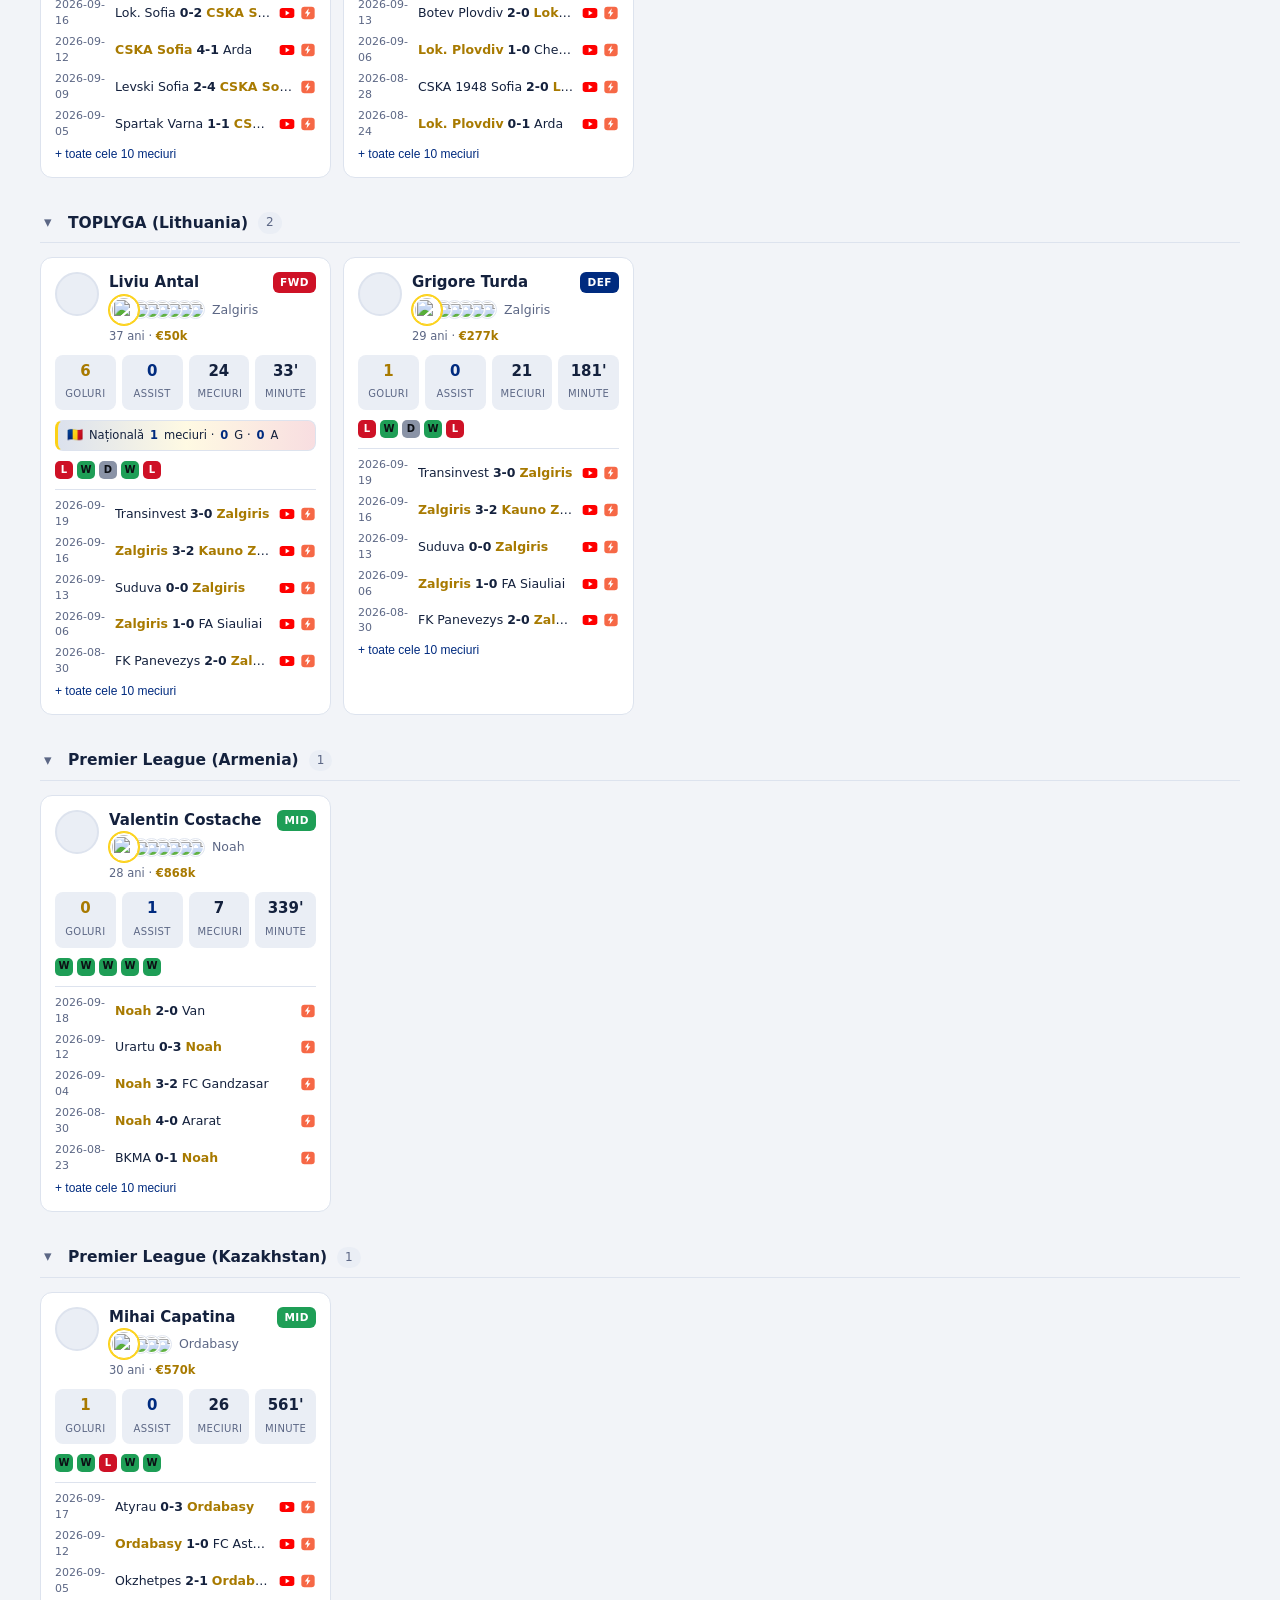
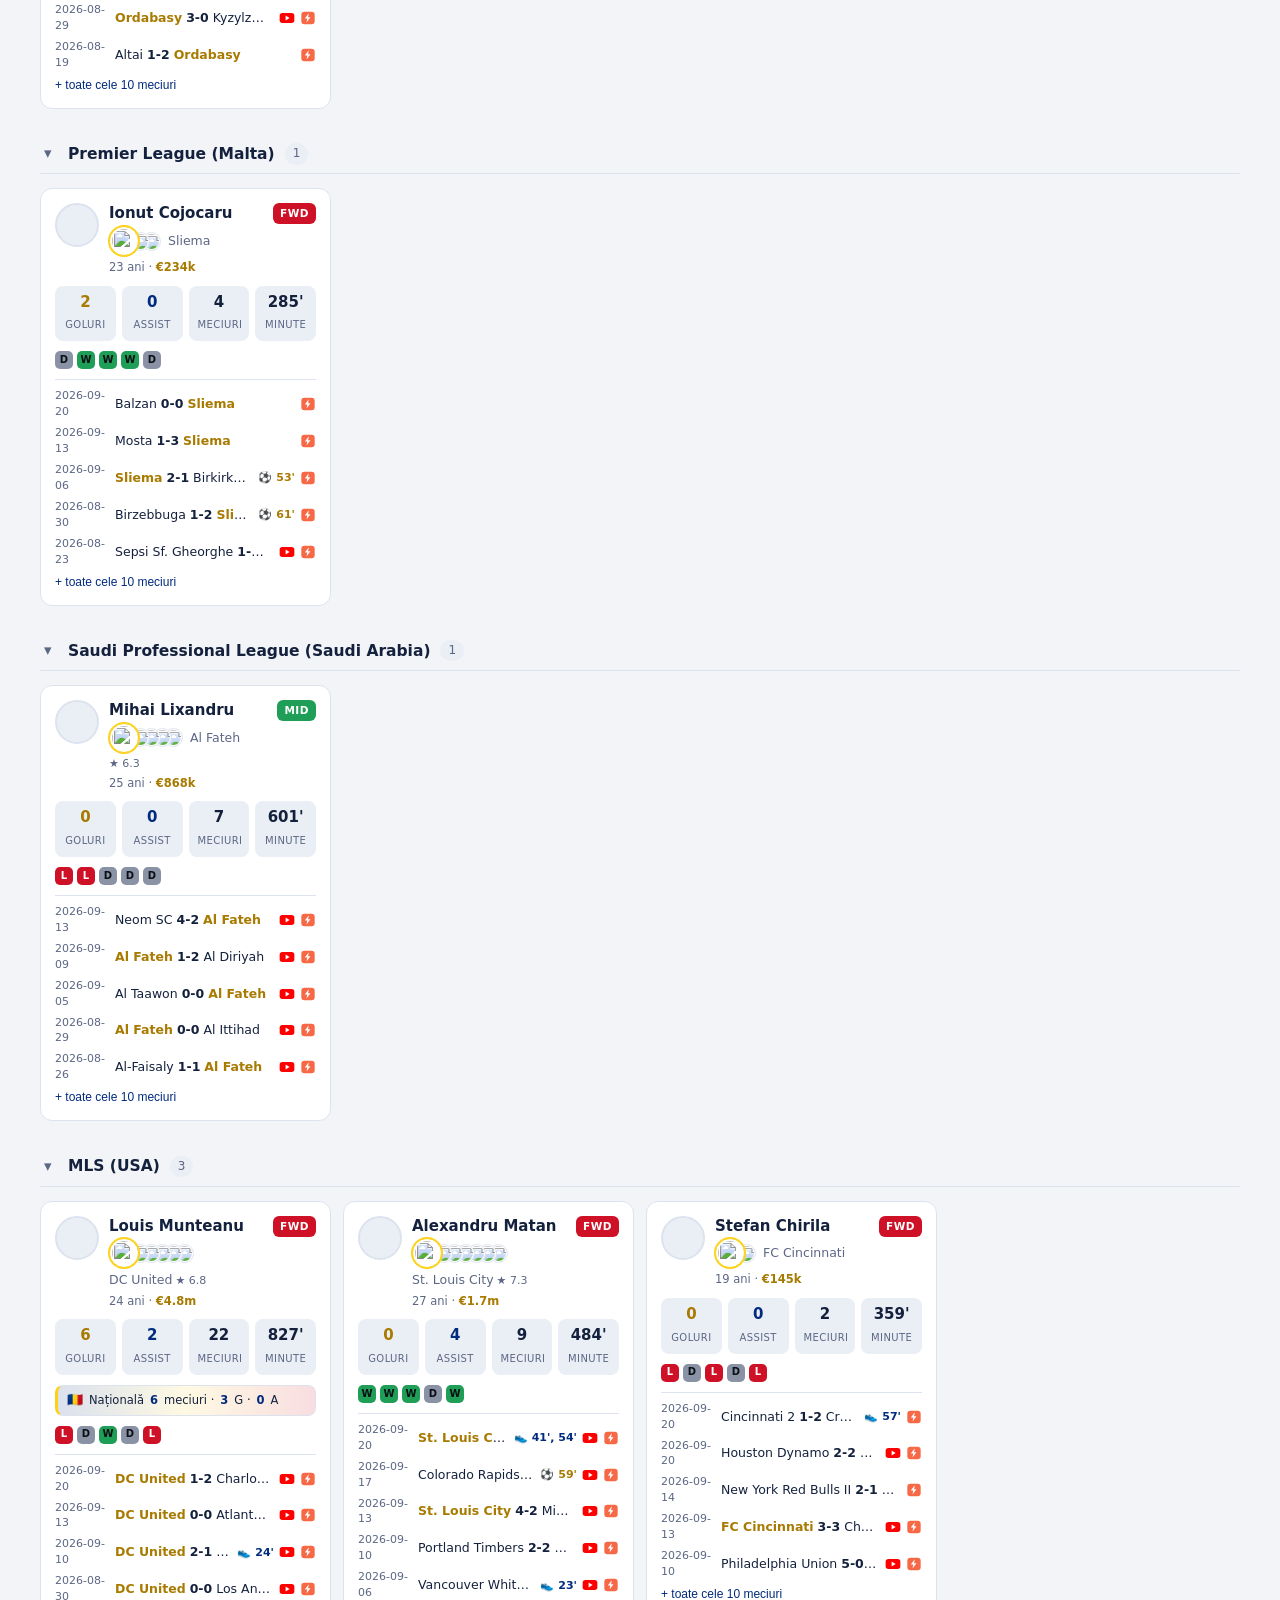
==== commit 10ee5601: "feat: time-range selector (Season/YTD/1Y/2Y/3Y) recomputes stats + games Client-side per-period stat" ====
--- a/site/index.html
+++ b/site/index.html
@@ -26,6 +26,13 @@
       </select>
       <select id="filter-league" class="fsel" aria-label="Filtrează după ligă">
         <option value="">Toate ligile</option>
+      </select>
+      <select id="range" class="fsel" aria-label="Perioadă statistici" title="Perioada pentru statistici și meciuri">
+        <option value="season">Sezon actual</option>
+        <option value="ytd">Anul acesta</option>
+        <option value="1y">Ultimul an</option>
+        <option value="2y">Ultimii 2 ani</option>
+        <option value="3y">Ultimii 3 ani</option>
       </select>
       <button id="refresh" title="Reîncarcă linkurile YouTube">↻ Highlights</button>
       <div class="views" role="group" aria-label="Vizualizare">
--- a/site/styles.css
+++ b/site/styles.css
@@ -147,7 +147,20 @@
 .card .team { color: var(--muted); font-size: 12.5px; margin-top: 1px; }
 .card .bio { color: var(--muted); font-size: 11.5px; margin-top: 3px; }
 .card .bio .mv { color: var(--accent); font-weight: 700; }
-.crest { width: 15px; height: 15px; object-fit: contain; vertical-align: -2px; margin-right: 4px; }
+.card .team { display: flex; align-items: center; gap: 3px; flex-wrap: wrap; }
+.card .team .tn { min-width: 0; }
+.crests { display: inline-flex; align-items: center; margin-right: 4px; }
+.crests .crest {
+  border-radius: 50%; background: var(--panel); border: 1.5px solid var(--line);
+  object-fit: contain; flex: 0 0 auto;
+}
+.crest.cur {
+  width: 30px; height: 30px; padding: 2px;
+  border-color: var(--ro-yellow); box-shadow: 0 0 0 1px var(--ro-yellow);
+}
+.crest.past { width: 19px; height: 19px; padding: 1px; margin-left: -8px; opacity: .95; }
+.crests:hover .crest.past { margin-left: 1px; }  /* fan out on hover */
+.crests .crest { transition: margin .15s; }
 .nt {
   display: flex; align-items: center; gap: 6px; flex-wrap: wrap;
   font-size: 11.5px; color: var(--text);
@@ -189,6 +202,7 @@
 
 .results { border-top: 1px solid var(--line); padding-top: 8px; display: flex; flex-direction: column; gap: 5px; }
 .res { display: grid; grid-template-columns: 52px 1fr auto; gap: 8px; align-items: center; font-size: 12.5px; }
+.res .muted { color: var(--muted); font-size: 12px; font-style: italic; }
 .res.nat { background: linear-gradient(90deg, rgba(0,43,127,.10), transparent); border-radius: 6px; }
 .res .date { color: var(--muted); font-size: 11px; }
 .res .fix { overflow: hidden; text-overflow: ellipsis; white-space: nowrap; }
@@ -267,8 +281,9 @@
 .mk-panel { flex: 0 0 322px; position: sticky; top: 78px; align-self: flex-start; }
 .mk-panel .card { margin: 0; }
 @media (max-width: 720px) {
-  .mk { flex-direction: column; }
-  .mk-panel { position: static; width: 100%; order: -1; }
+  .mk { flex-direction: column; align-items: stretch; }
+  .mk-grid { width: 100%; grid-template-columns: repeat(auto-fill, minmax(68px, 1fr)); }
+  .mk-panel { position: static; width: 100%; order: -1; flex: 0 0 auto; }
 }
 
 /* Theme selector (sits on the blue topbar) */
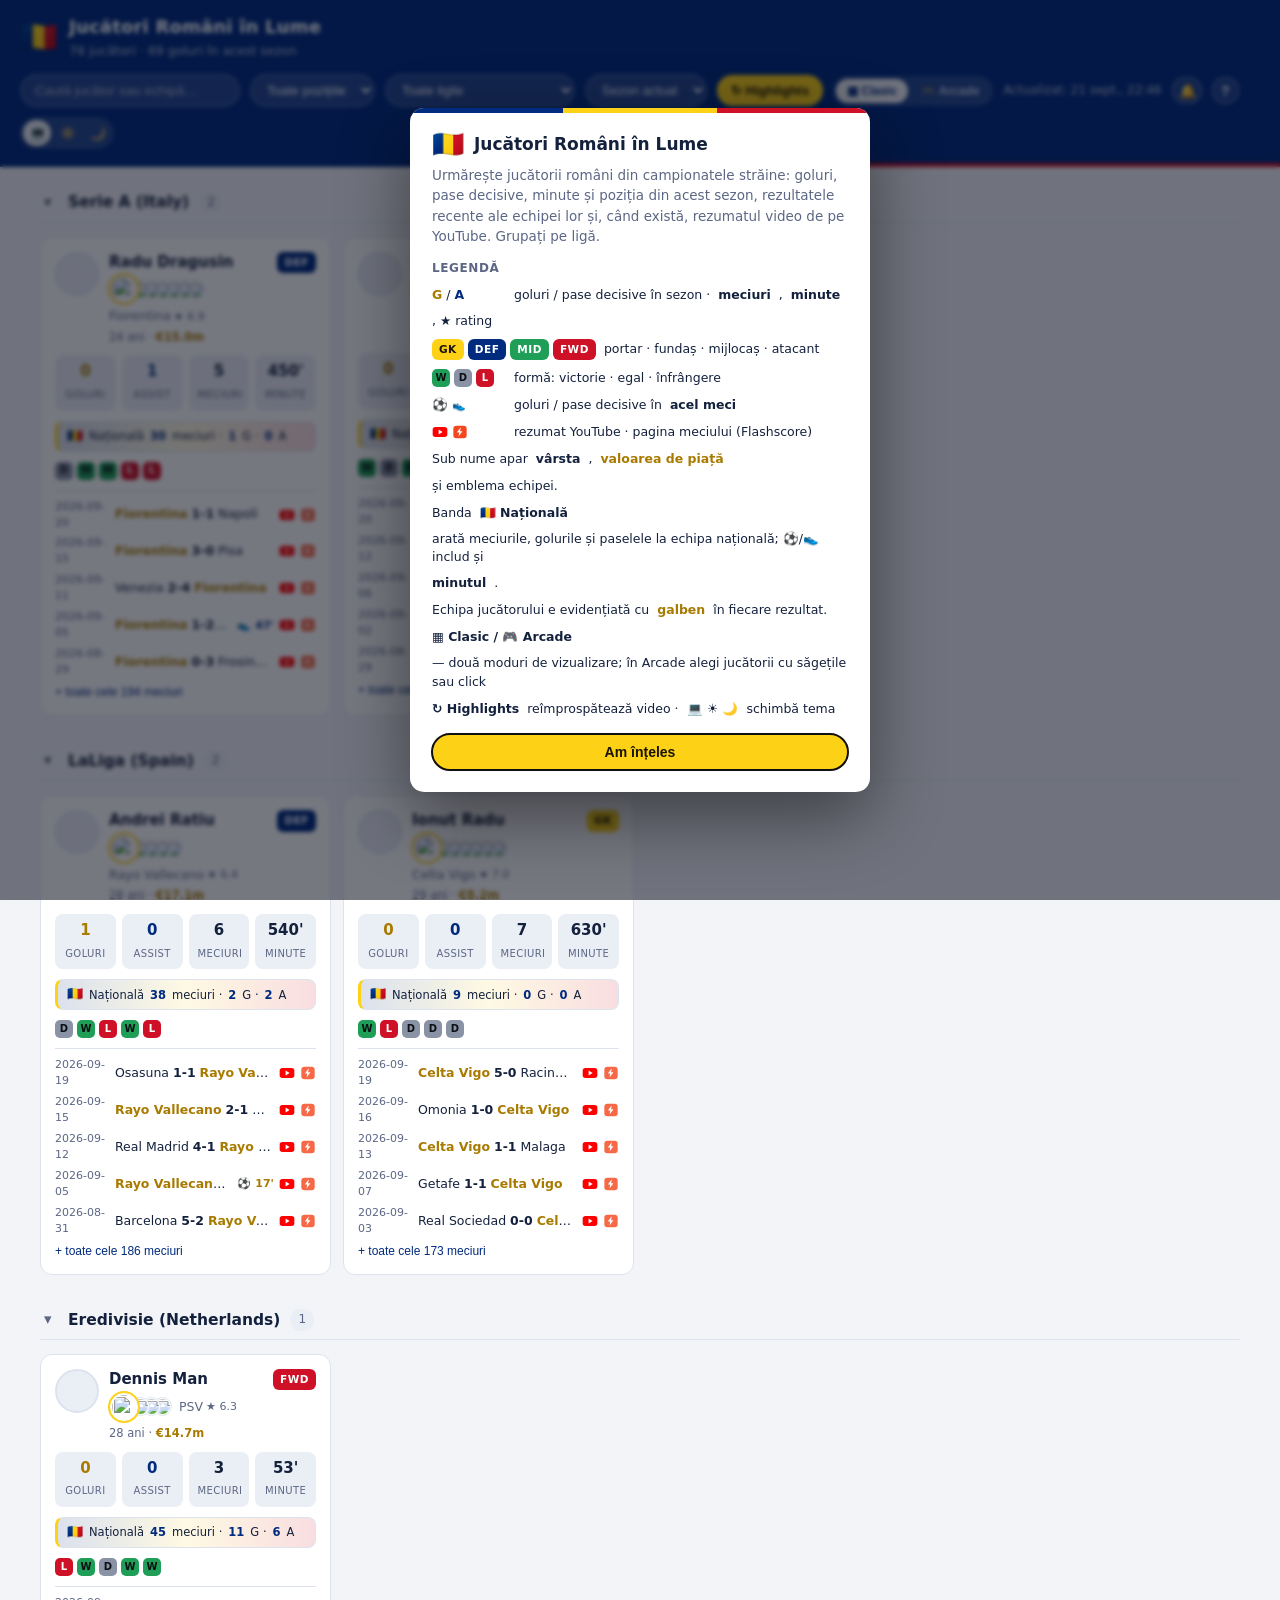
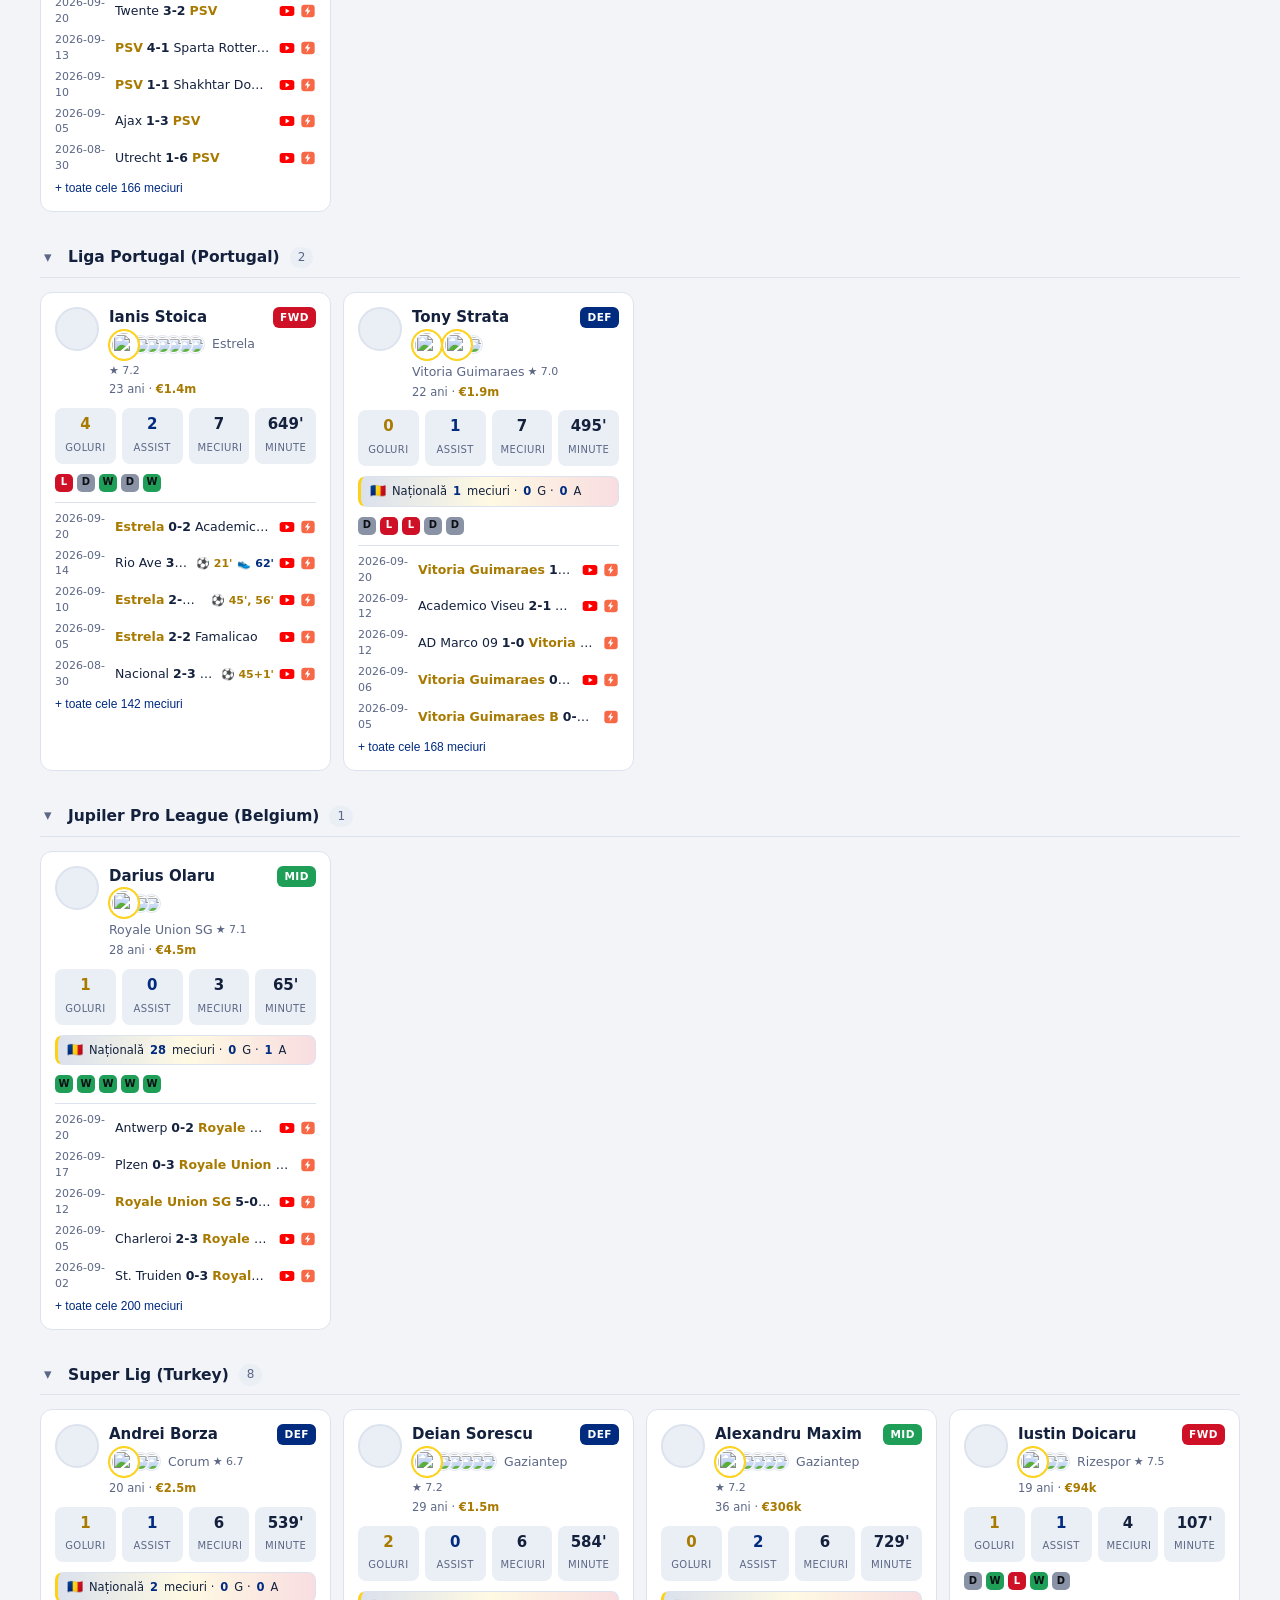
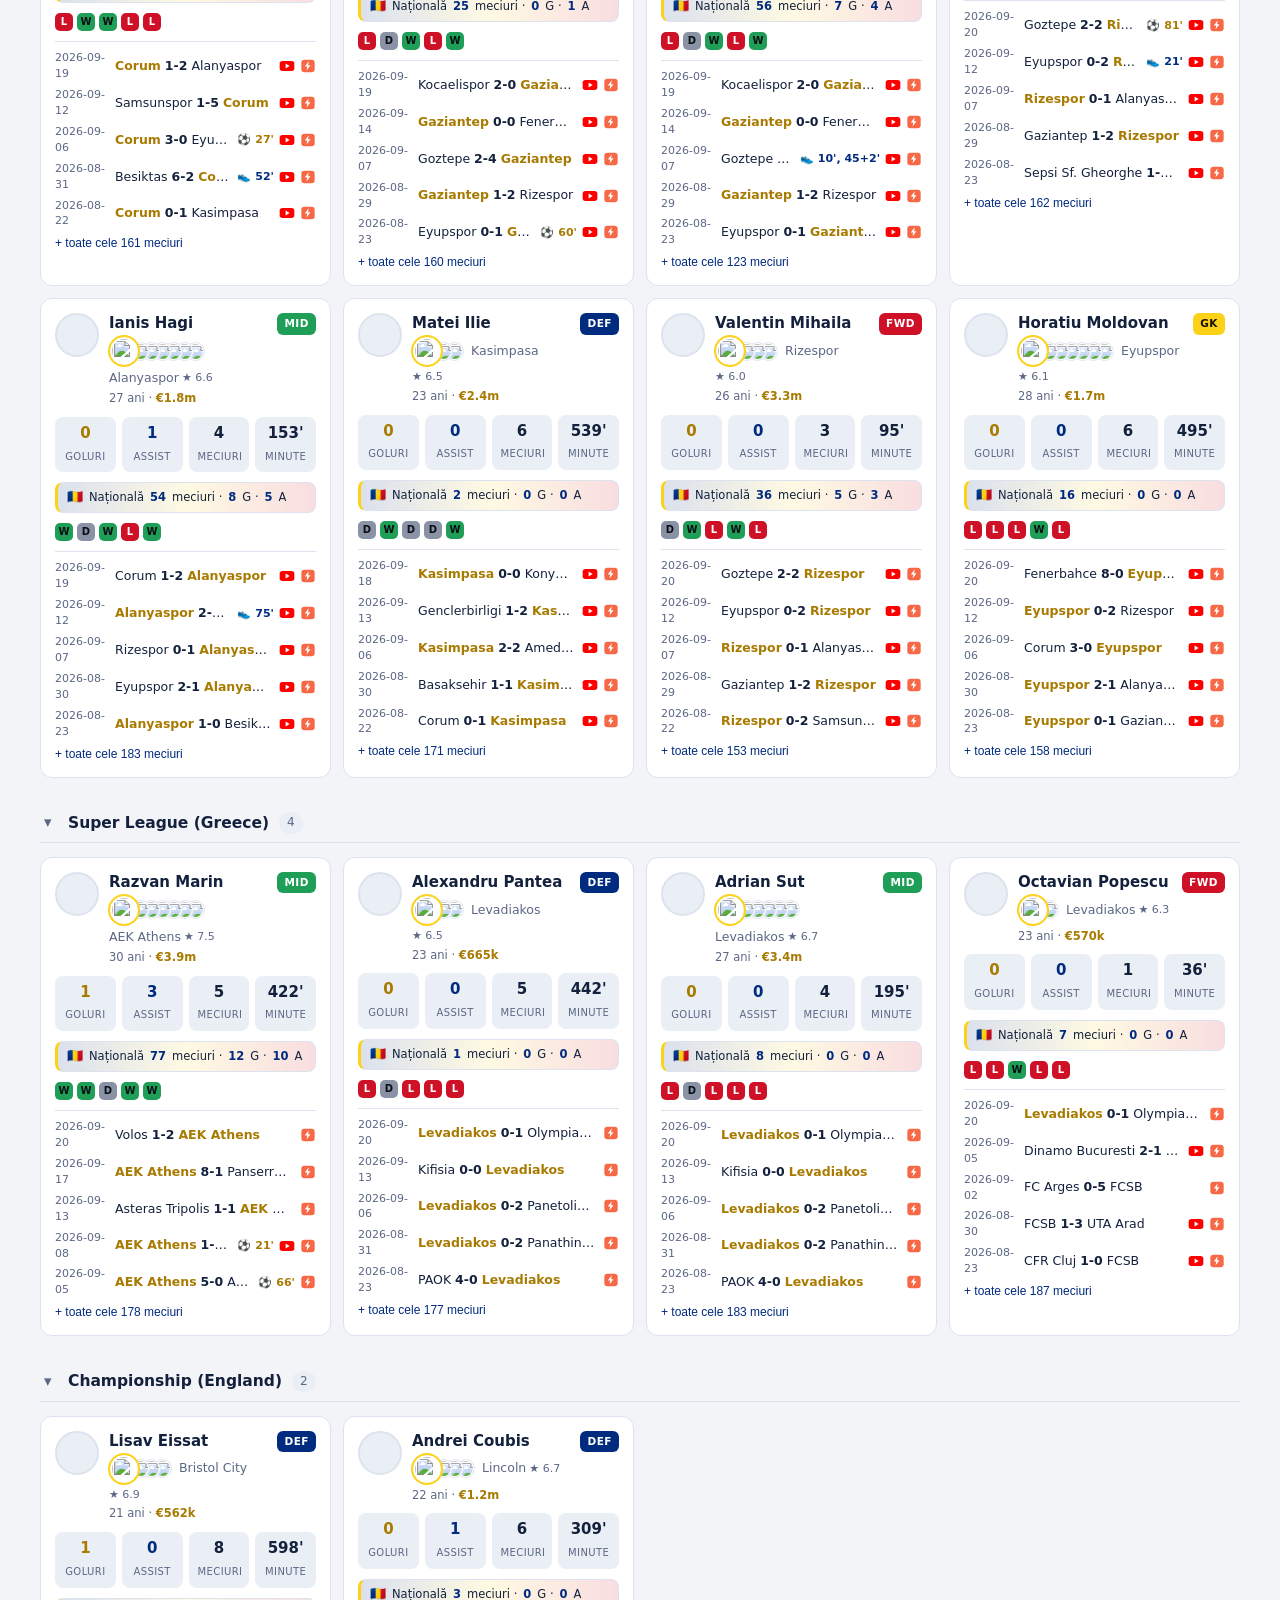
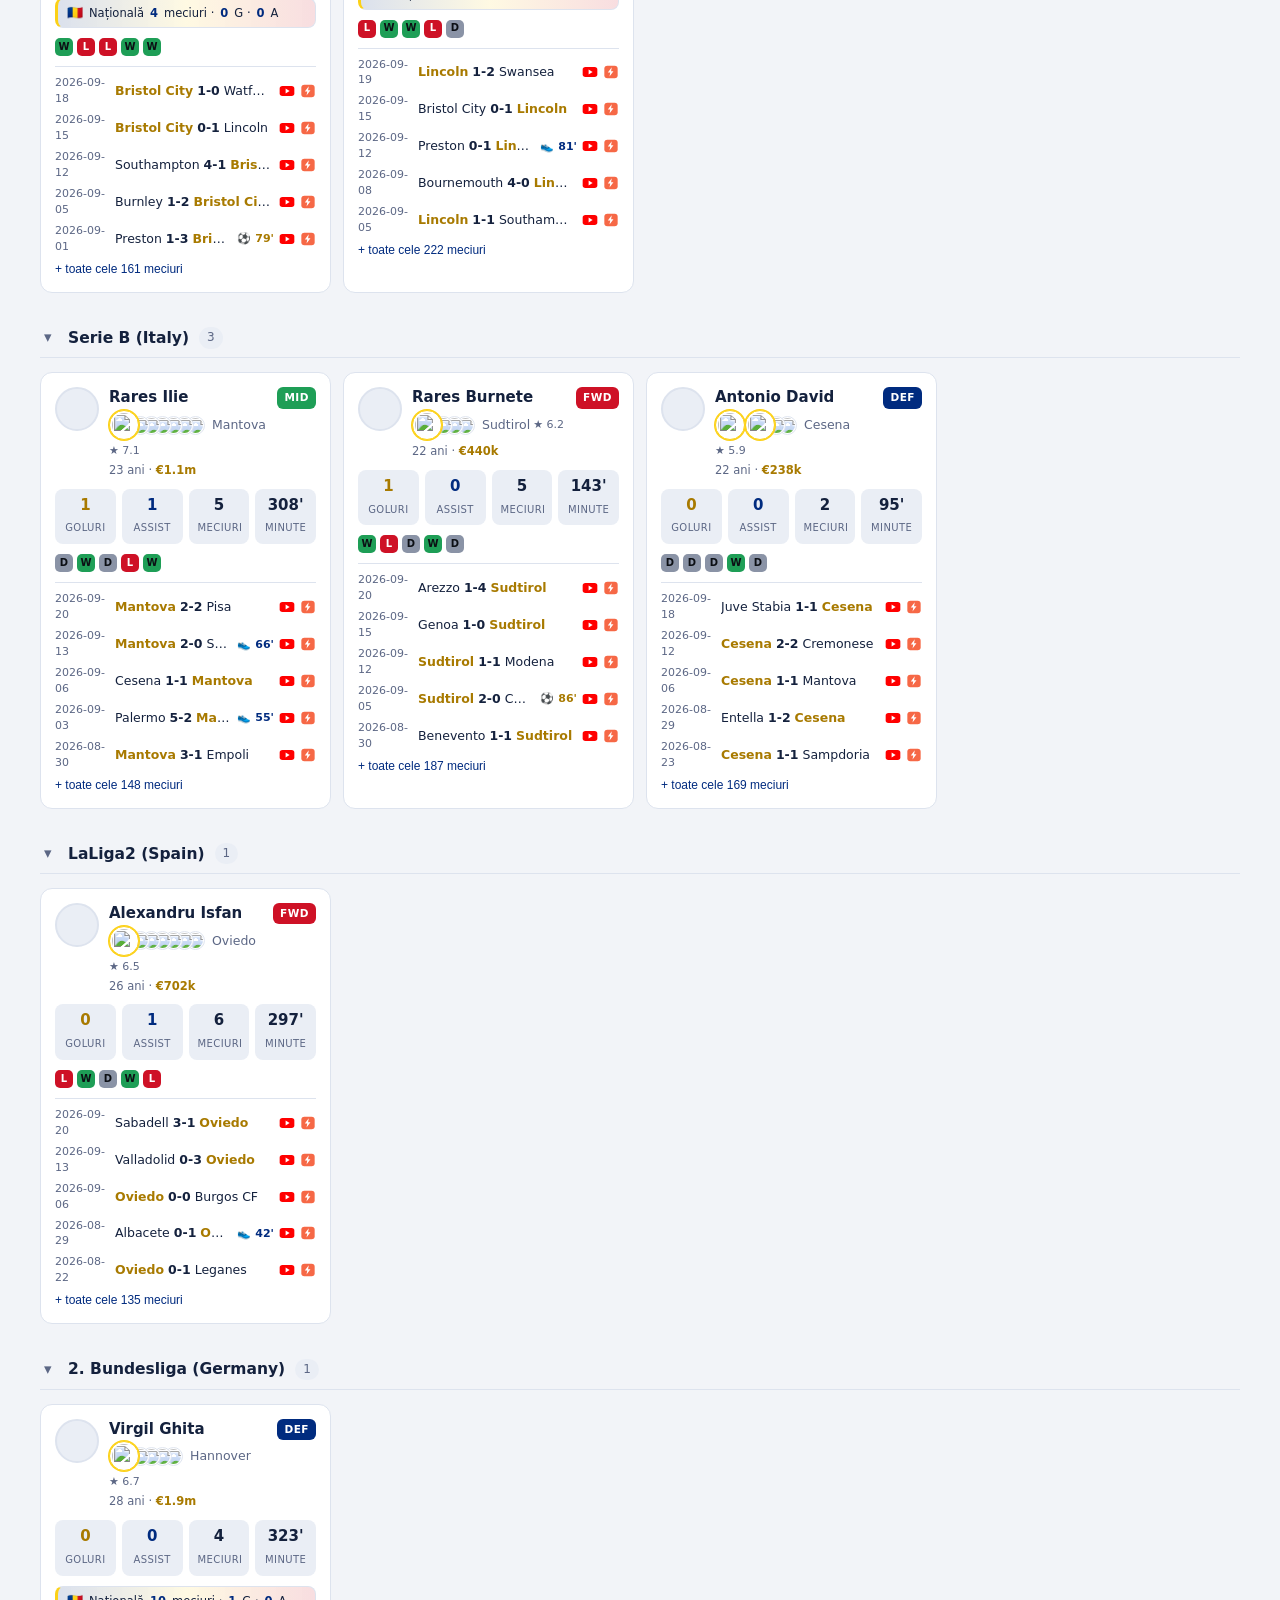
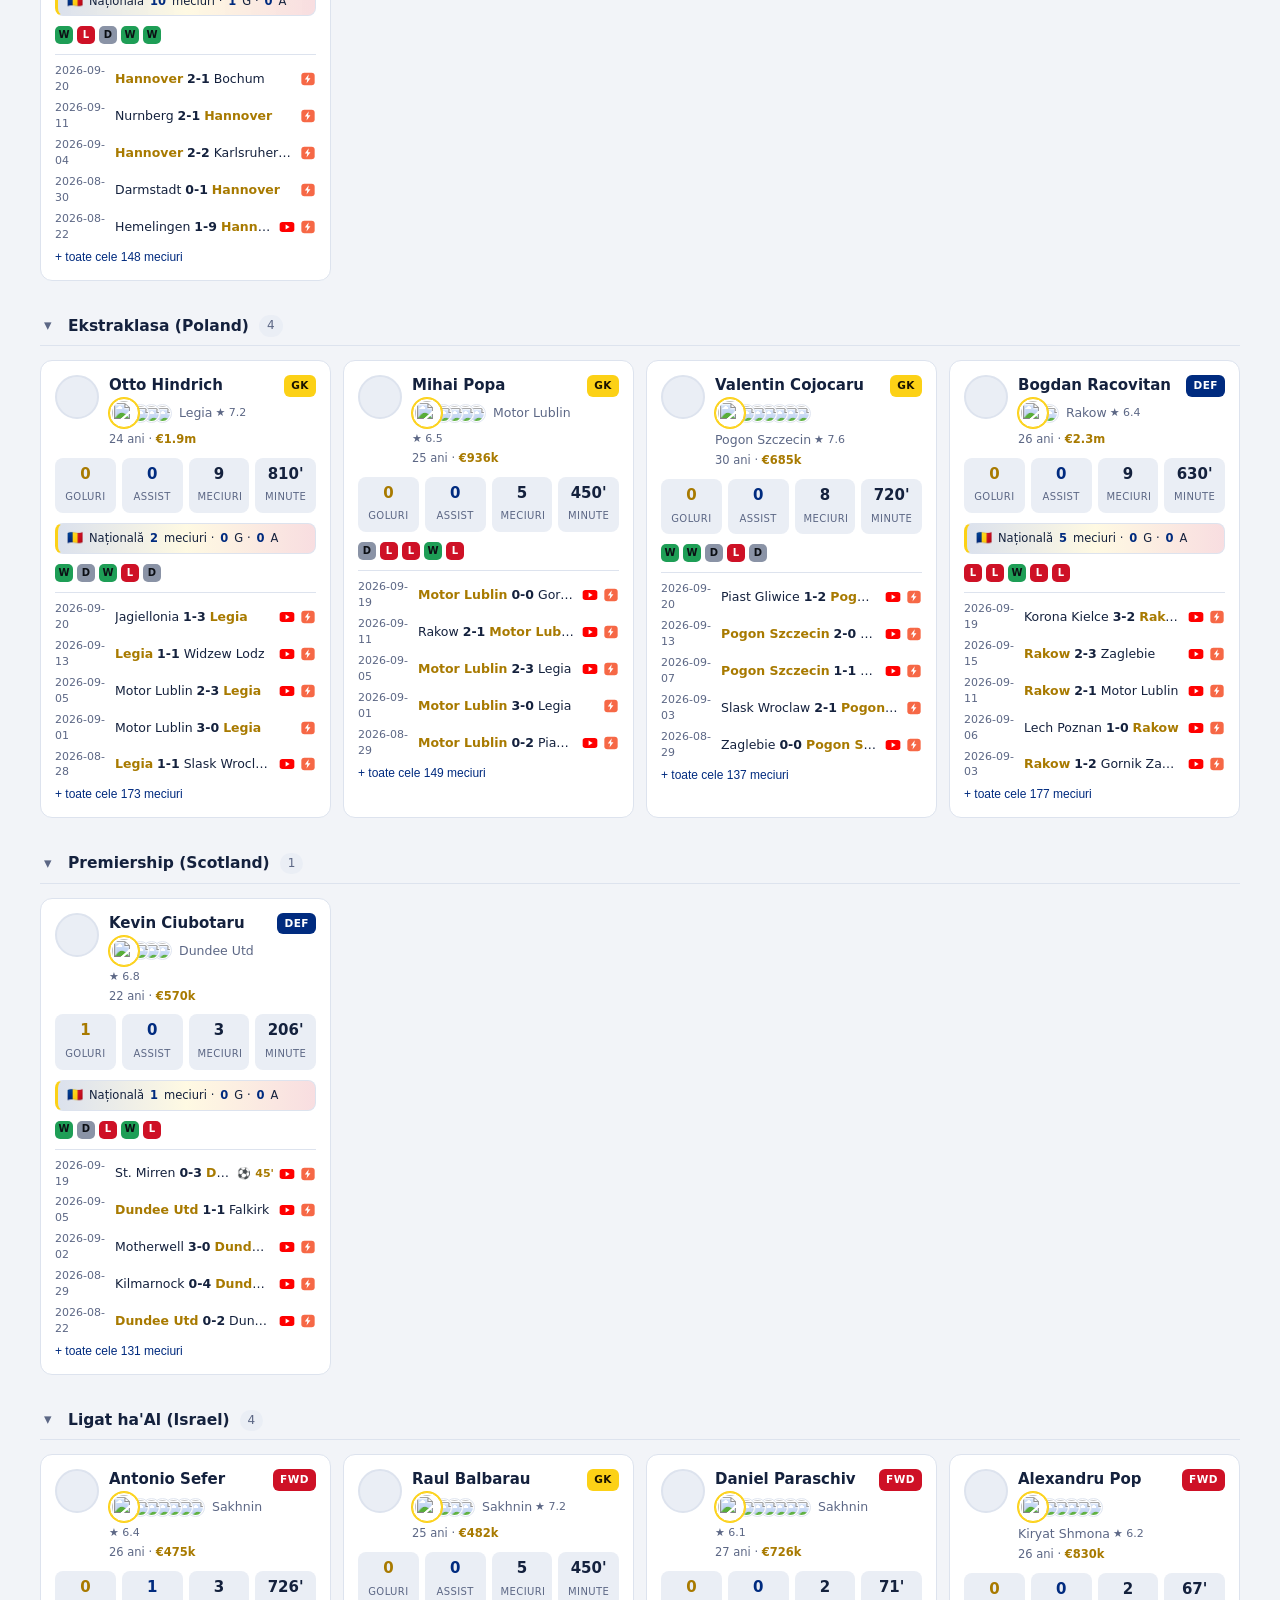
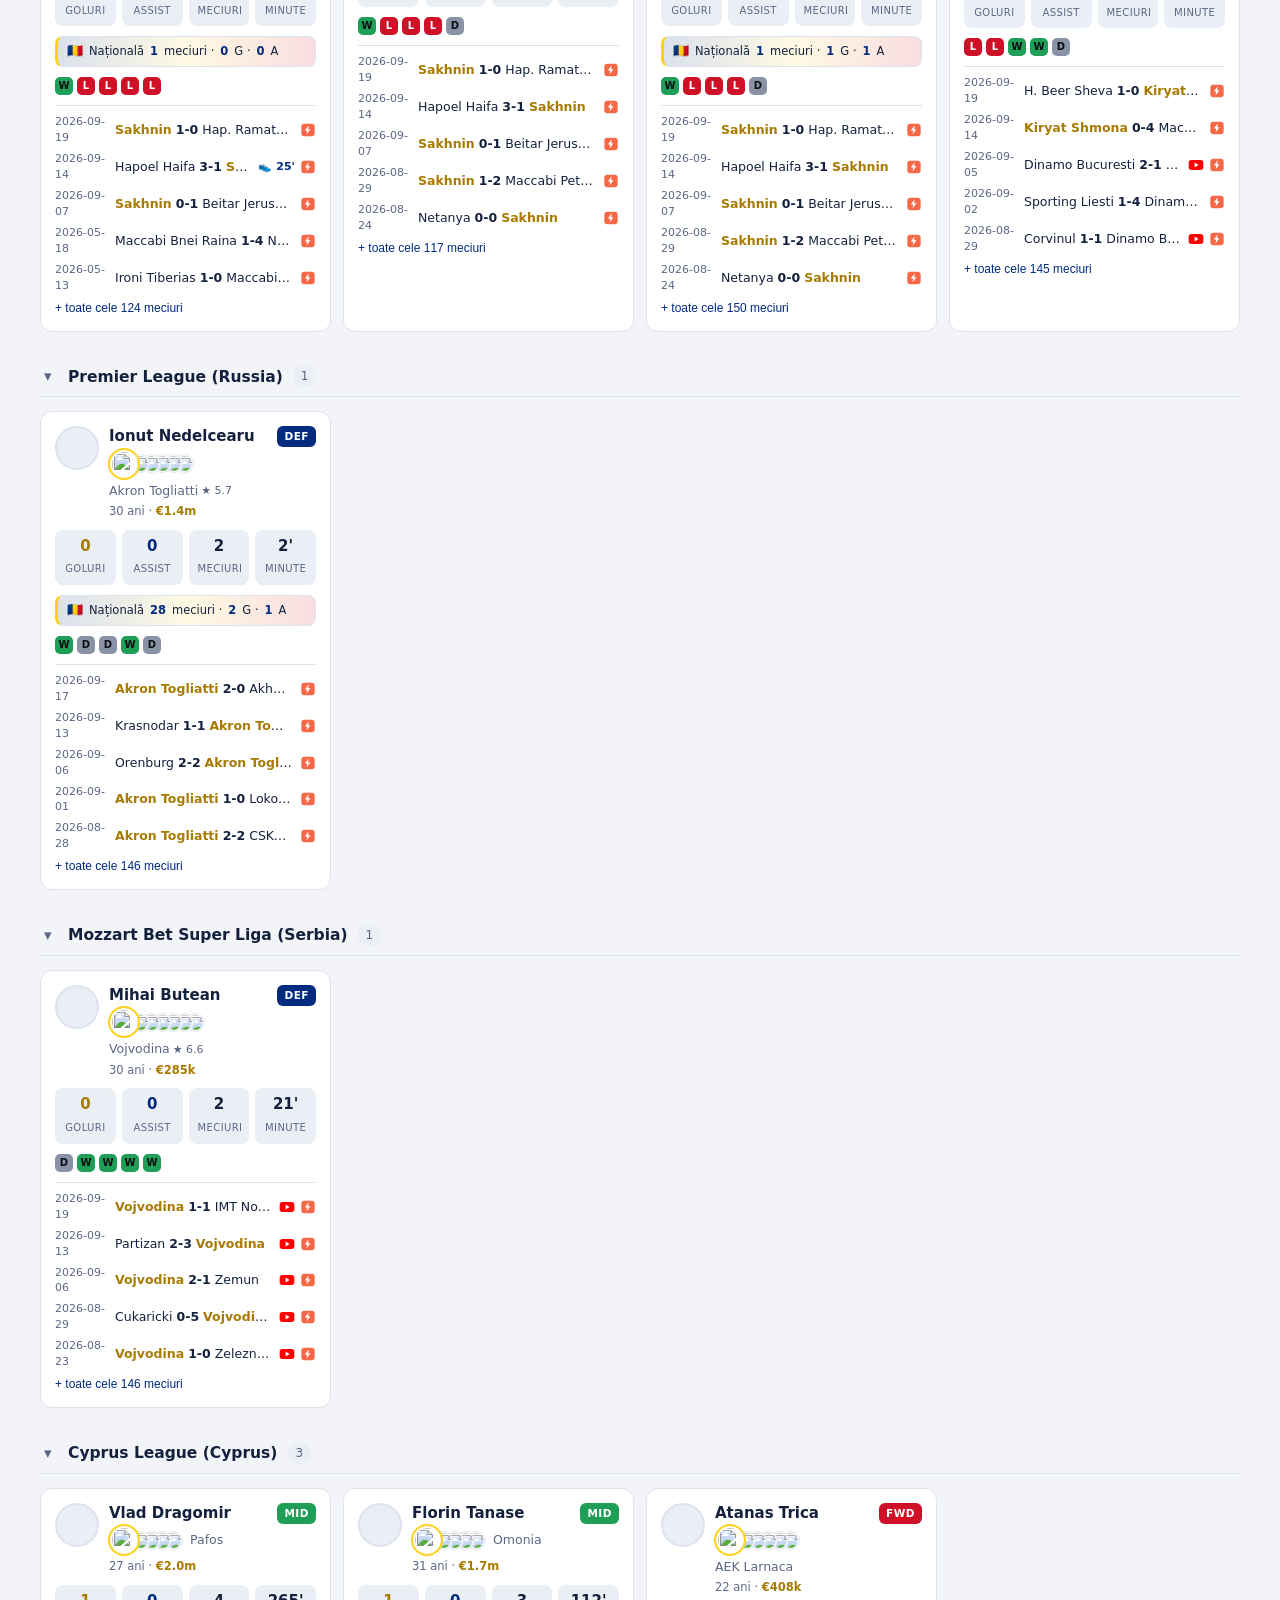
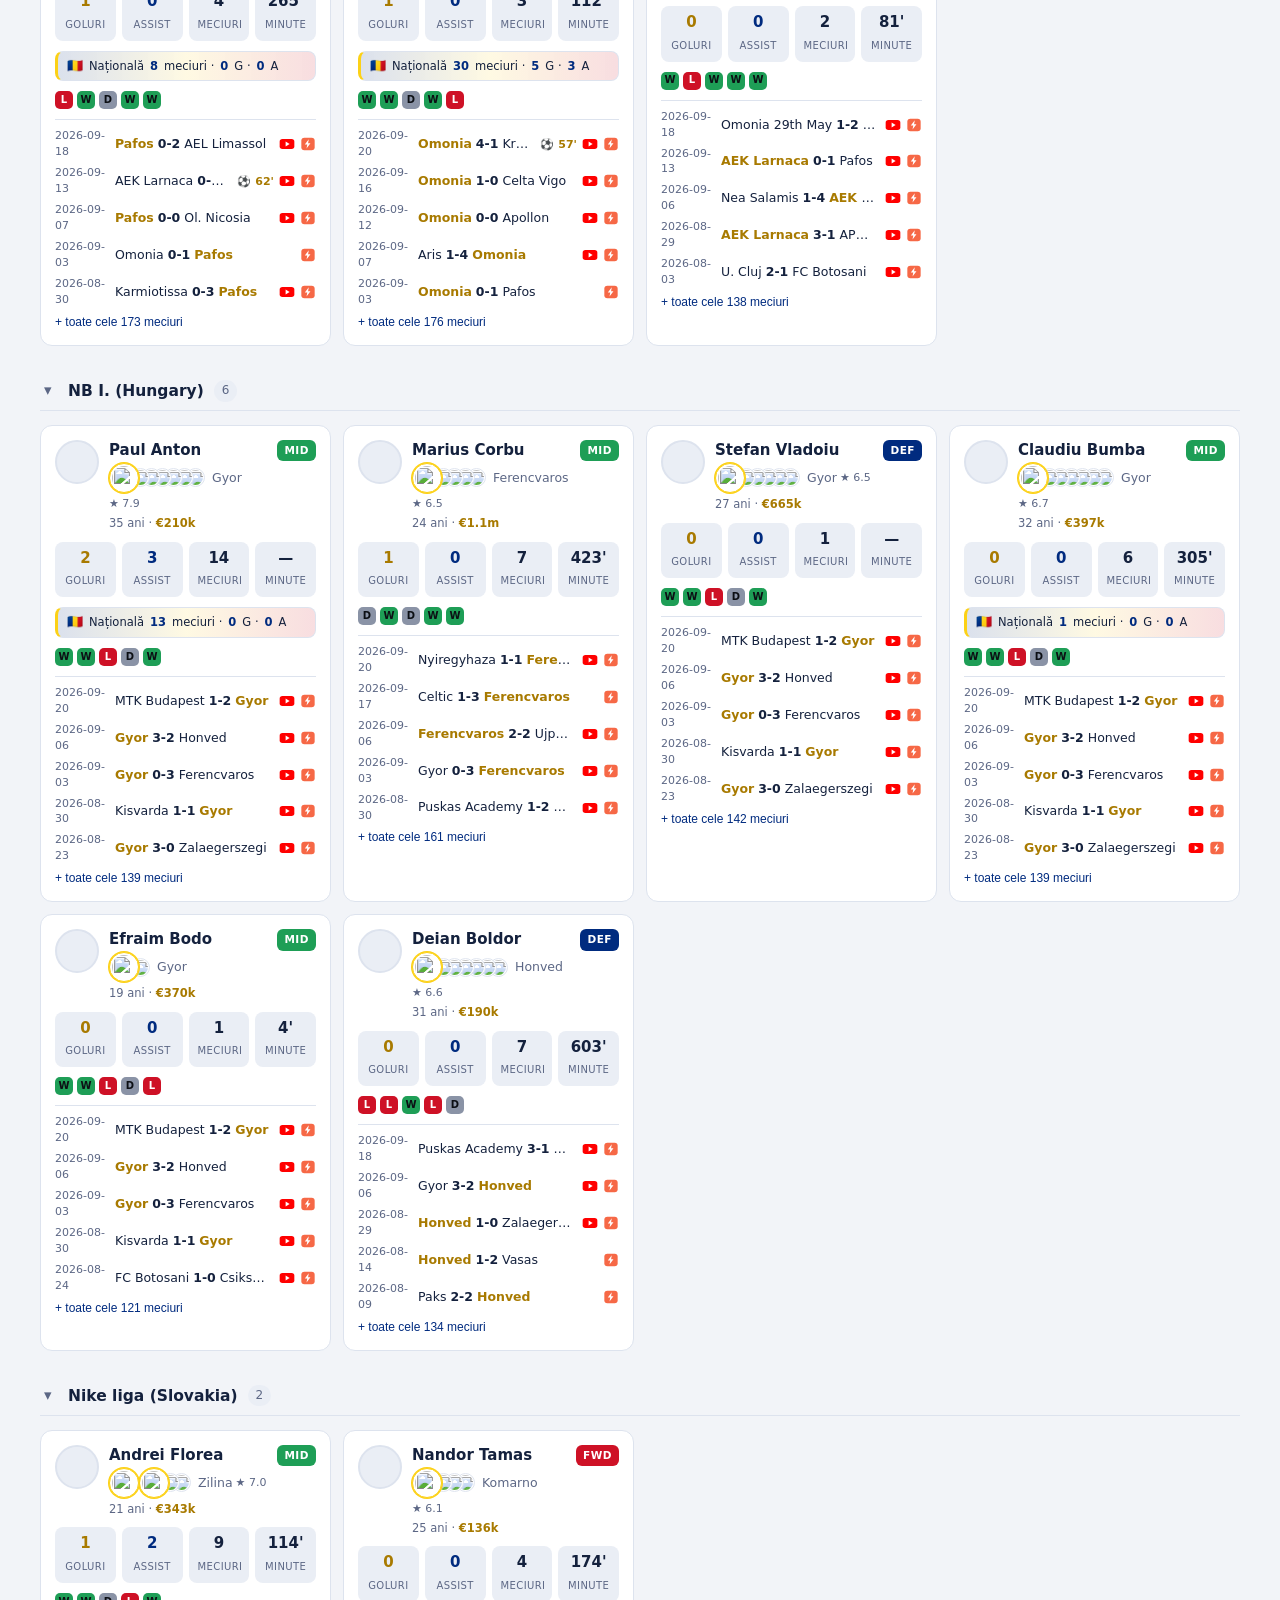
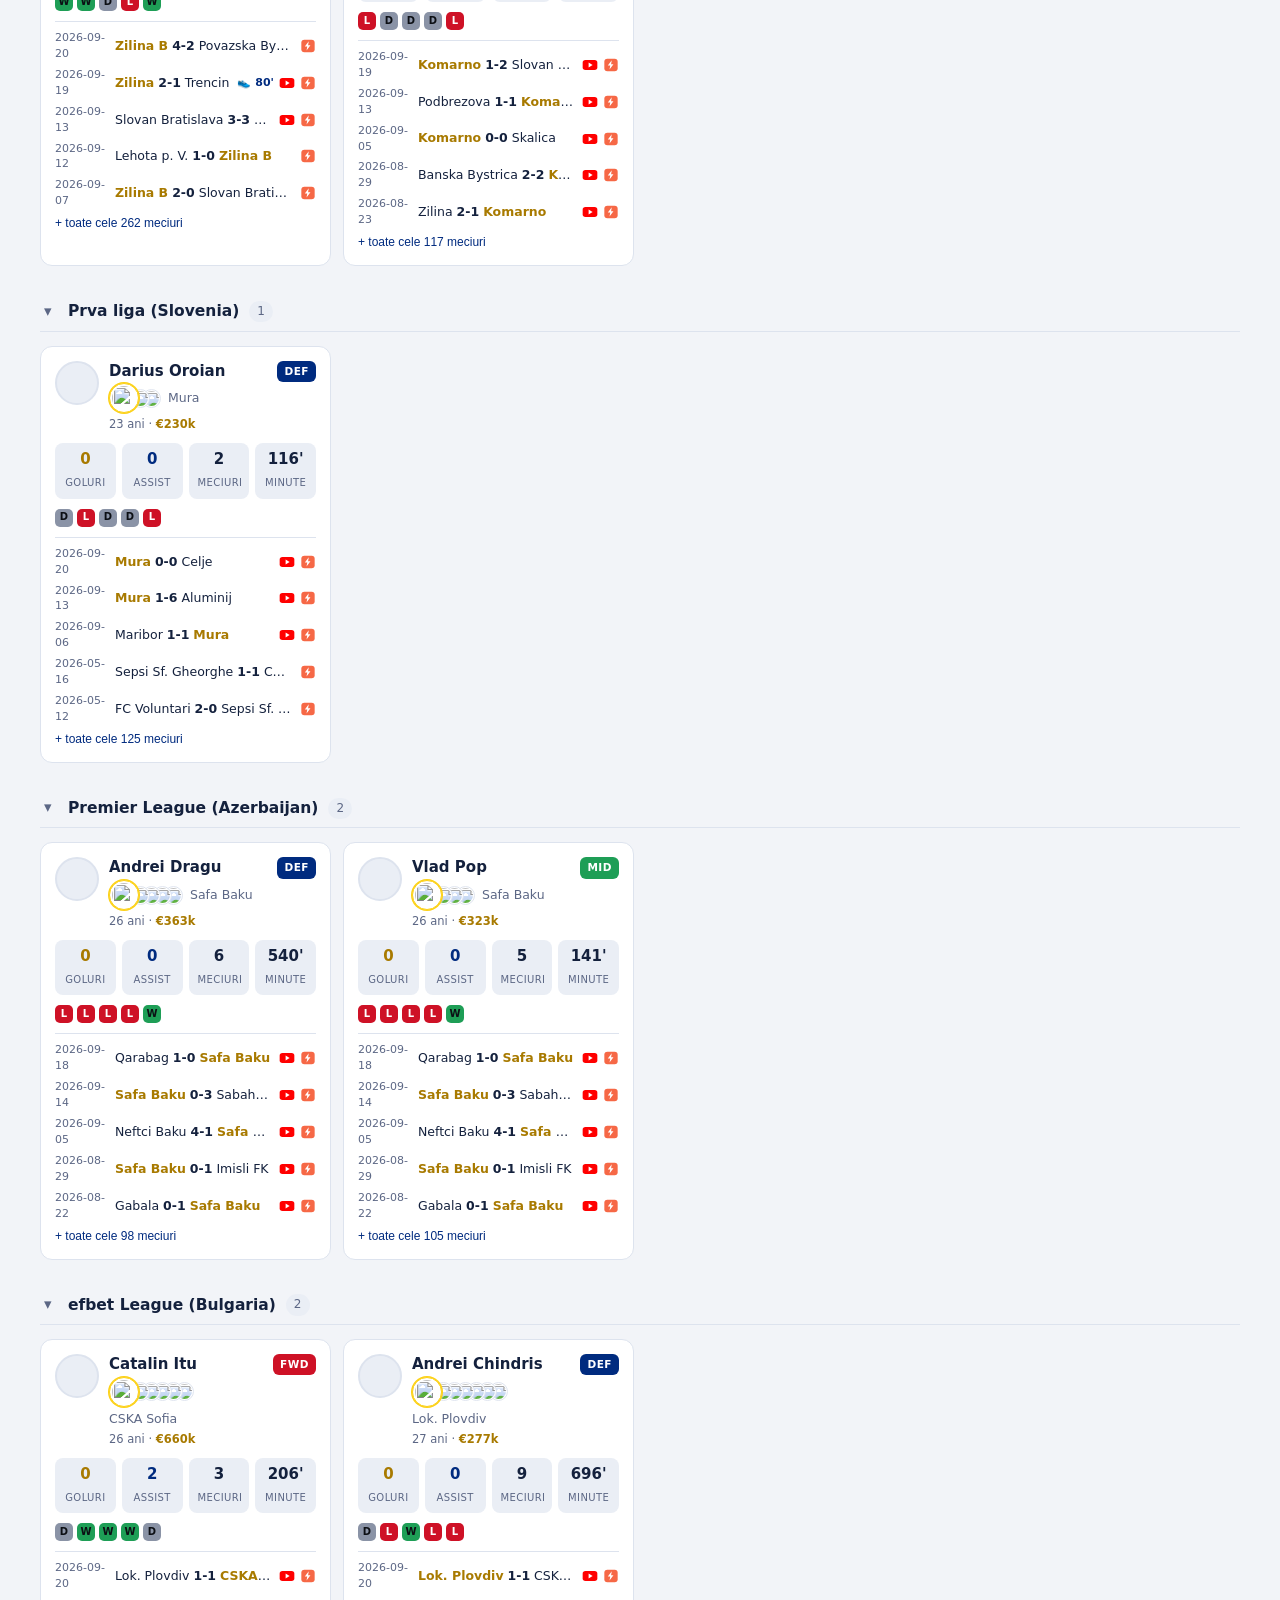
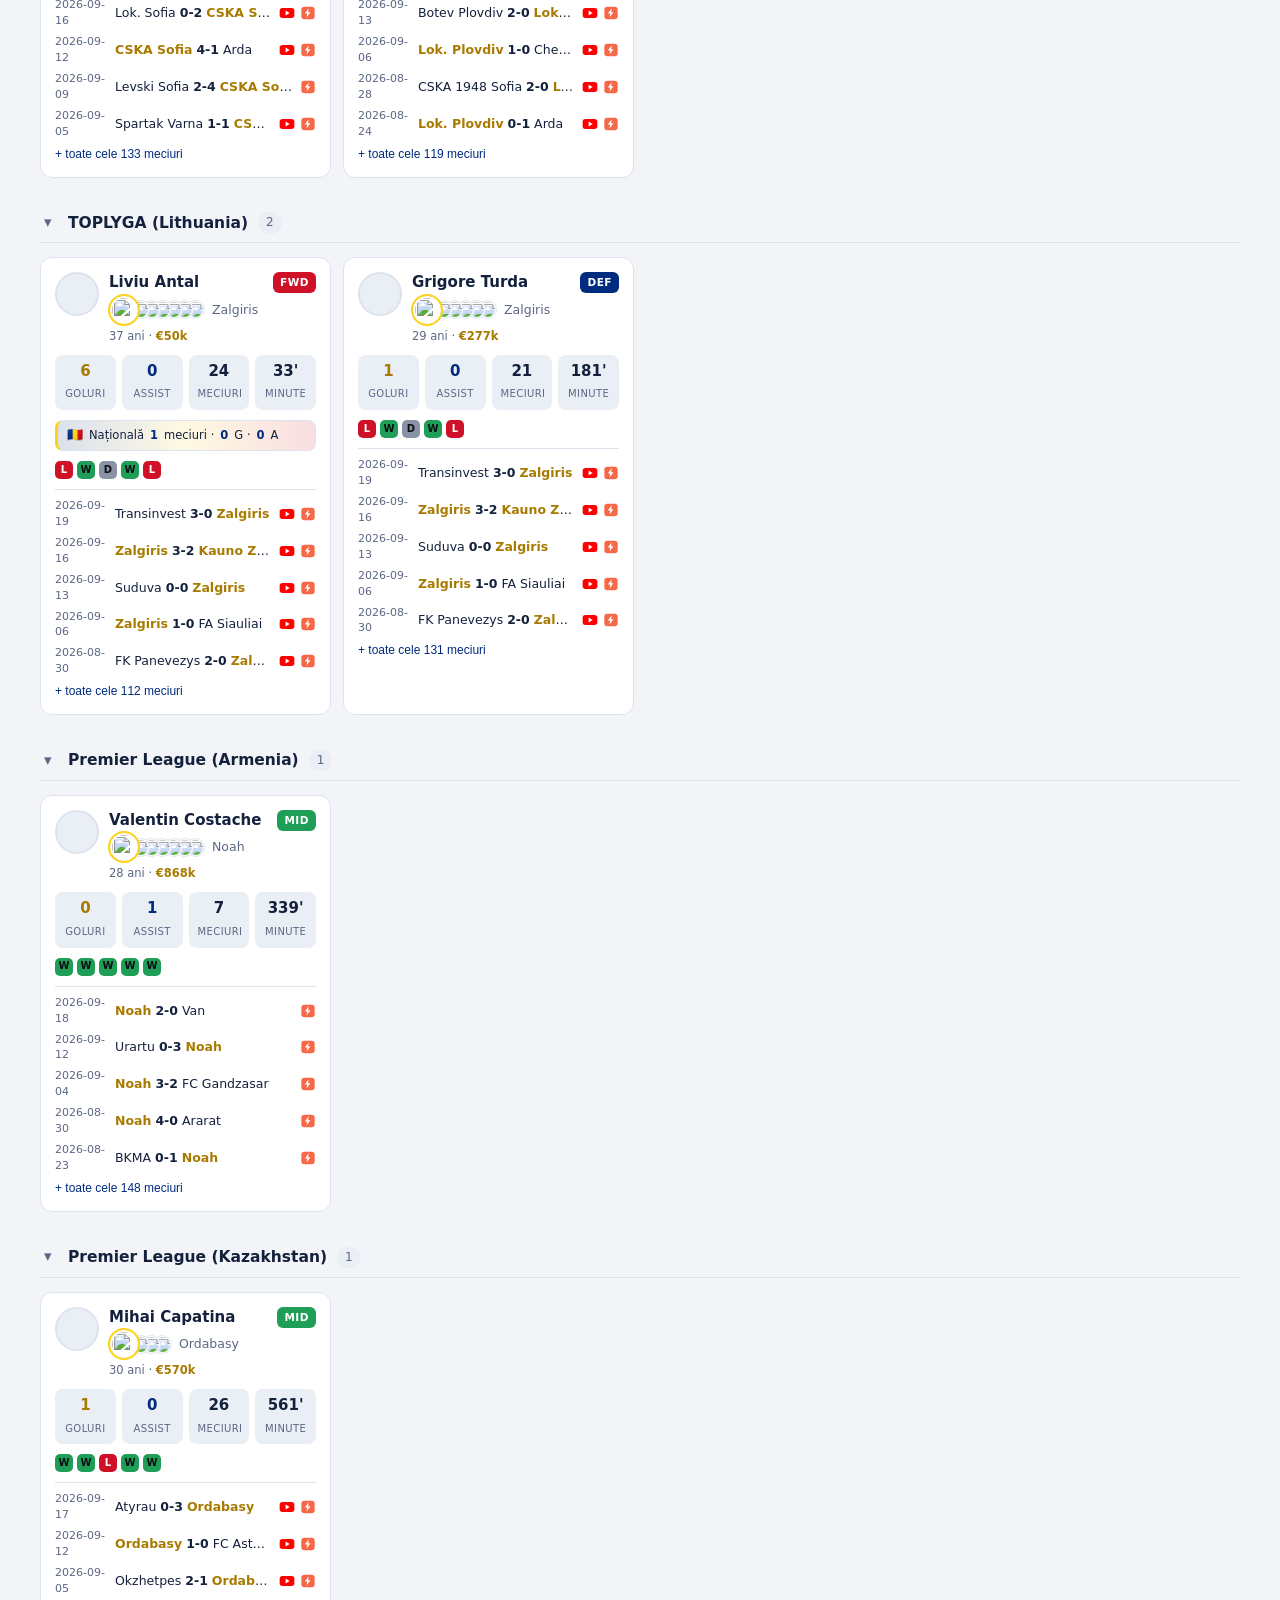
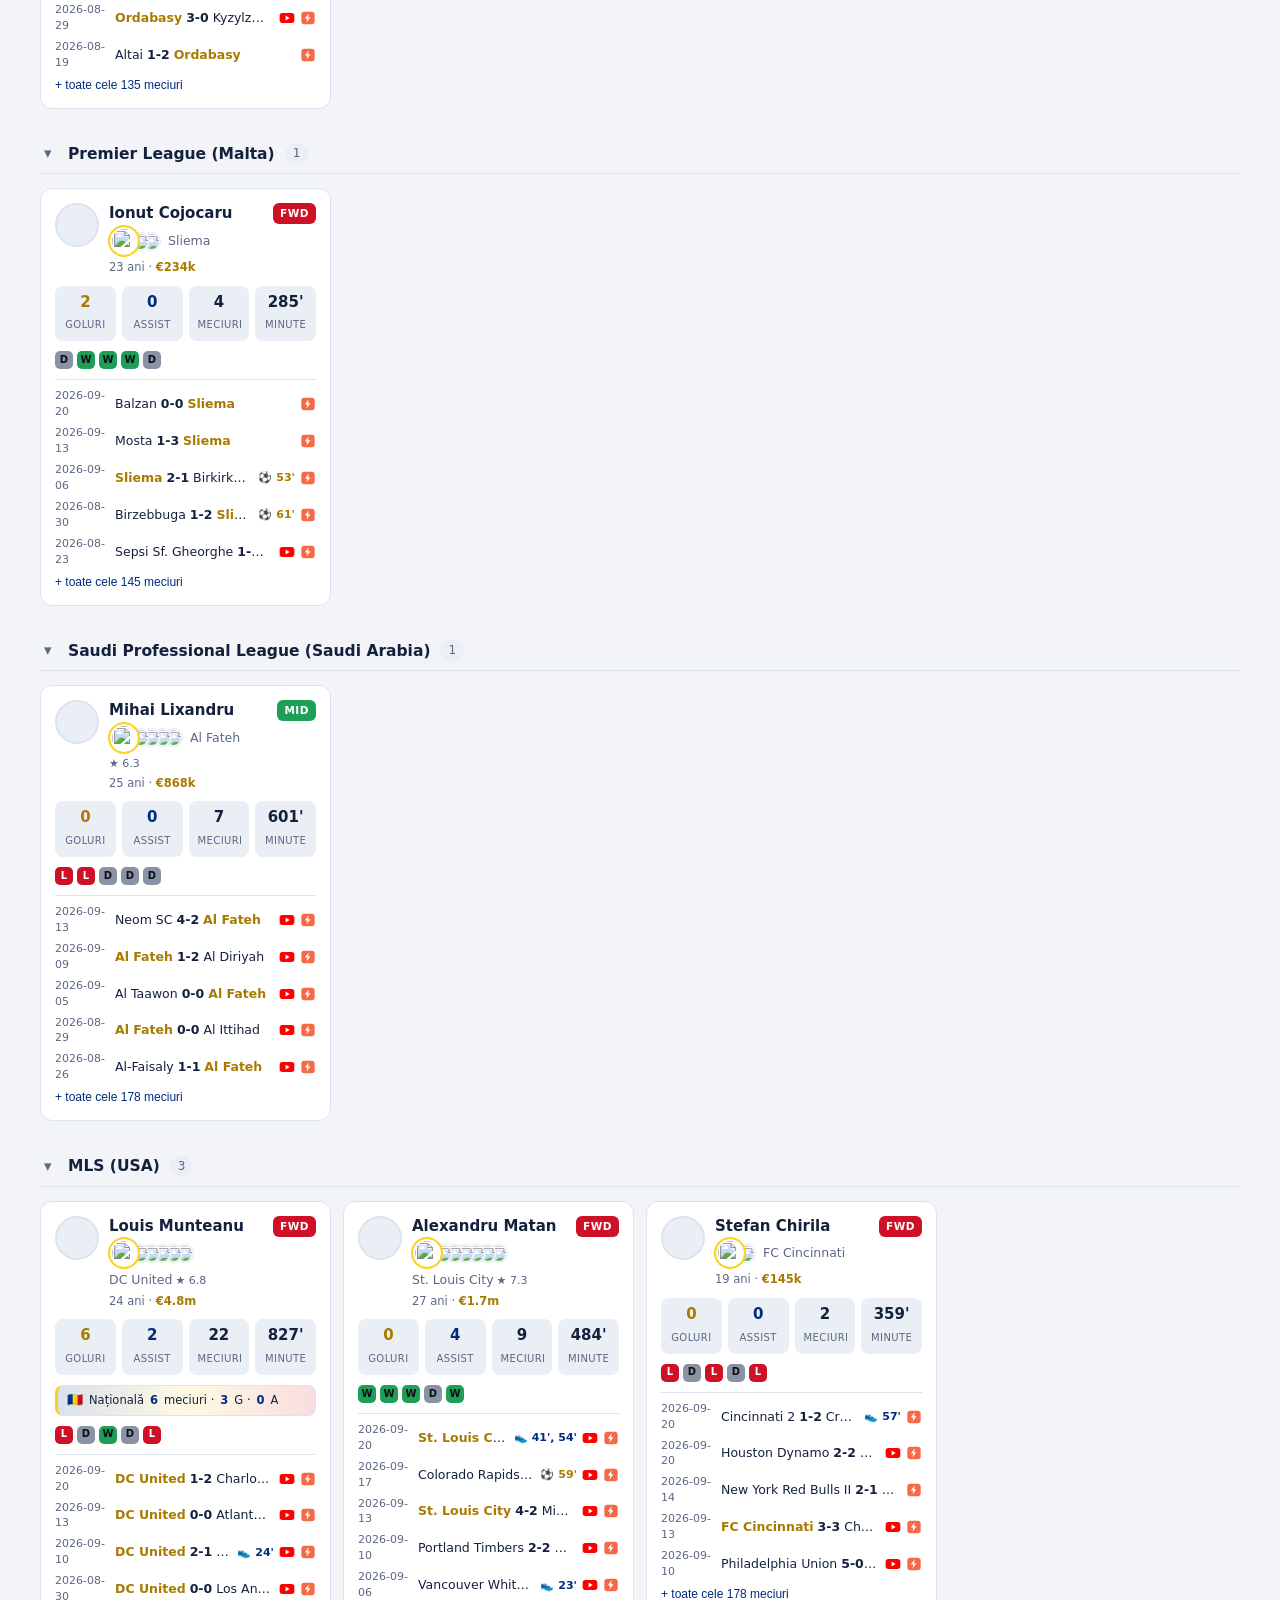
==== commit 61b66166: "feat: 'Latest events' feed of recent goals/assists Bell button in the header opens a drawer listing " ====
--- a/site/index.html
+++ b/site/index.html
@@ -40,6 +40,9 @@
         <button class="view-btn" data-view="arcade" title="Vizualizare arcade">🎮 Arcade</button>
       </div>
       <span class="updated" id="updated"></span>
+      <button id="events-btn" class="events-btn" title="Ultimele evenimente" aria-label="Ultimele evenimente">
+        🔔<span class="ev-badge" id="events-badge" hidden></span>
+      </button>
       <button id="help" class="help-btn" title="Ce este asta?" aria-label="Ajutor">?</button>
       <div class="themes" role="group" aria-label="Temă">
         <button class="theme-btn" data-theme="system" title="Sistem">💻</button>
@@ -81,6 +84,15 @@
     </div>
   </dialog>
 
+  <div id="events-backdrop" class="drawer-backdrop" hidden></div>
+  <aside id="events-drawer" class="drawer" hidden aria-label="Ultimele evenimente">
+    <header class="drawer-head">
+      <h2>🔔 Ultimele evenimente</h2>
+      <button class="drawer-x" data-close-events aria-label="Închide">×</button>
+    </header>
+    <div id="events-list" class="events-list"></div>
+  </aside>
+
   <dialog id="video-modal" class="vmodal">
     <button class="vmodal-x" data-close-modal aria-label="Închide">×</button>
     <div id="video-slot" class="video-wrap"></div>
--- a/site/styles.css
+++ b/site/styles.css
@@ -49,6 +49,7 @@
 }
 
 * { box-sizing: border-box; }
+[hidden] { display: none !important; }
 html { scroll-behavior: smooth; }
 body {
   margin: 0;
@@ -201,6 +202,12 @@
 .dot.L { background: var(--loss); color: #fff; }
 
 .results { border-top: 1px solid var(--line); padding-top: 8px; display: flex; flex-direction: column; gap: 5px; }
+.res-first { display: flex; flex-direction: column; gap: 5px; }
+.more { display: flex; flex-direction: column; gap: 5px; max-height: 330px; overflow-y: auto; padding-right: 4px; }
+.more::-webkit-scrollbar { width: 8px; }
+.more::-webkit-scrollbar-thumb { background: var(--line); border-radius: 8px; }
+.more::-webkit-scrollbar-track { background: transparent; }
+.more { scrollbar-width: thin; scrollbar-color: var(--line) transparent; }
 .res { display: grid; grid-template-columns: 52px 1fr auto; gap: 8px; align-items: center; font-size: 12.5px; }
 .res .muted { color: var(--muted); font-size: 12px; font-style: italic; }
 .res.nat { background: linear-gradient(90deg, rgba(0,43,127,.10), transparent); border-radius: 6px; }
@@ -219,6 +226,12 @@
 .video { position: relative; width: 100%; aspect-ratio: 16 / 9; border-radius: 12px;
   overflow: hidden; background: #000; box-shadow: 0 10px 30px rgba(0,0,0,.4); }
 .video iframe { position: absolute; inset: 0; width: 100%; height: 100%; border: 0; }
+.video-yt {
+  display: inline-flex; align-items: center; gap: 6px; margin-top: 8px;
+  color: var(--muted); font-size: 12.5px; text-decoration: none;
+}
+.video-yt:hover { color: var(--text); }
+.video-yt svg { flex: 0 0 auto; }
 .mk-video:not(:empty) { margin-top: 12px; }
 .video-close {
   margin-top: 8px; background: var(--panel-2); color: var(--text);
@@ -252,7 +265,25 @@
 .view-btn.active { opacity: 1; background: rgba(255,255,255,.94); color: var(--ro-blue); }
 
 /* Arcade (Mortal-Kombat-style) select screen */
-.mk-hint { color: var(--muted); font-size: 13px; margin: 0 0 12px; }
+.mk-bar { display: flex; align-items: center; justify-content: space-between; gap: 12px; flex-wrap: wrap; margin-bottom: 12px; }
+.mk-hint { color: var(--muted); font-size: 13px; margin: 0; }
+.mk-sort { display: flex; align-items: center; gap: 6px; font-size: 12.5px; color: var(--muted); }
+.mk-sort select {
+  background: var(--panel); border: 1px solid var(--line); color: var(--text);
+  border-radius: 8px; padding: 5px 10px; font-size: 12.5px; cursor: pointer; outline: none;
+}
+.mk-sort select:focus { border-color: var(--accent-2); }
+.mk-dir {
+  background: var(--panel-2); border: 1px solid var(--line); color: var(--text);
+  border-radius: 8px; padding: 5px 10px; font-size: 12.5px; cursor: pointer; white-space: nowrap;
+}
+.mk-dir:hover:not(:disabled) { border-color: var(--accent-2); }
+.mk-dir:disabled { opacity: .45; cursor: default; }
+.mk-metric {
+  position: absolute; top: 4px; right: 4px; z-index: 2;
+  background: var(--ro-yellow); color: #1a1300; font-weight: 800;
+  font-size: 9px; padding: 2px 5px; border-radius: 6px; box-shadow: 0 1px 2px rgba(0,0,0,.45);
+}
 .mk { display: flex; gap: 16px; align-items: flex-start; }
 .mk-grid {
   flex: 1 1 auto; display: grid; gap: 7px;
@@ -303,6 +334,45 @@
 .rating { color: var(--muted); font-size: 11px; }
 
 .foot { text-align: center; color: var(--muted); font-size: 12px; padding: 20px; }
+
+/* Latest-events button + badge (on the blue topbar) */
+.events-btn {
+  position: relative; width: 30px; height: 27px; border-radius: 999px;
+  border: 1px solid rgba(255,255,255,.32); background: rgba(255,255,255,.12);
+  color: #fff; cursor: pointer; font-size: 14px; line-height: 1;
+}
+.events-btn:hover { background: rgba(255,255,255,.22); }
+.ev-badge {
+  position: absolute; top: -6px; right: -6px; min-width: 16px; height: 16px;
+  padding: 0 4px; border-radius: 999px; background: var(--ro-red); color: #fff;
+  font-size: 10px; font-weight: 800; display: inline-flex; align-items: center;
+  justify-content: center; border: 1.5px solid var(--topbar);
+}
+
+/* Events drawer */
+.drawer-backdrop { position: fixed; inset: 0; background: rgba(6,10,24,.5); z-index: 40; }
+.drawer {
+  position: fixed; top: 0; right: 0; height: 100%; width: min(92vw, 400px);
+  background: var(--panel); z-index: 41; box-shadow: -8px 0 30px rgba(0,0,0,.35);
+  display: flex; flex-direction: column;
+}
+.drawer-head {
+  display: flex; align-items: center; justify-content: space-between;
+  padding: 14px 16px; border-bottom: 1px solid var(--line); flex: 0 0 auto;
+}
+.drawer-head h2 { margin: 0; font-size: 15px; }
+.drawer-x {
+  width: 30px; height: 30px; border-radius: 50%; border: 1px solid var(--line);
+  background: var(--panel-2); color: var(--text); font-size: 18px; cursor: pointer;
+}
+.events-list { overflow-y: auto; padding: 8px; display: flex; flex-direction: column; gap: 6px; }
+.event { display: flex; gap: 10px; padding: 10px; border: 1px solid var(--line); border-radius: 10px; background: var(--panel-2); }
+.avatar.ev { width: 34px; height: 34px; flex: 0 0 auto; border-width: 1.5px; }
+.event-body { flex: 1; min-width: 0; }
+.event-top { font-size: 13px; }
+.event-act { margin: 4px 0; display: flex; gap: 8px; }
+.event-match { font-size: 12.5px; display: flex; align-items: center; gap: 6px; flex-wrap: wrap; }
+.event-links { display: inline-flex; gap: 5px; margin-left: auto; align-items: center; }
 
 /* Help button */
 .help-btn {
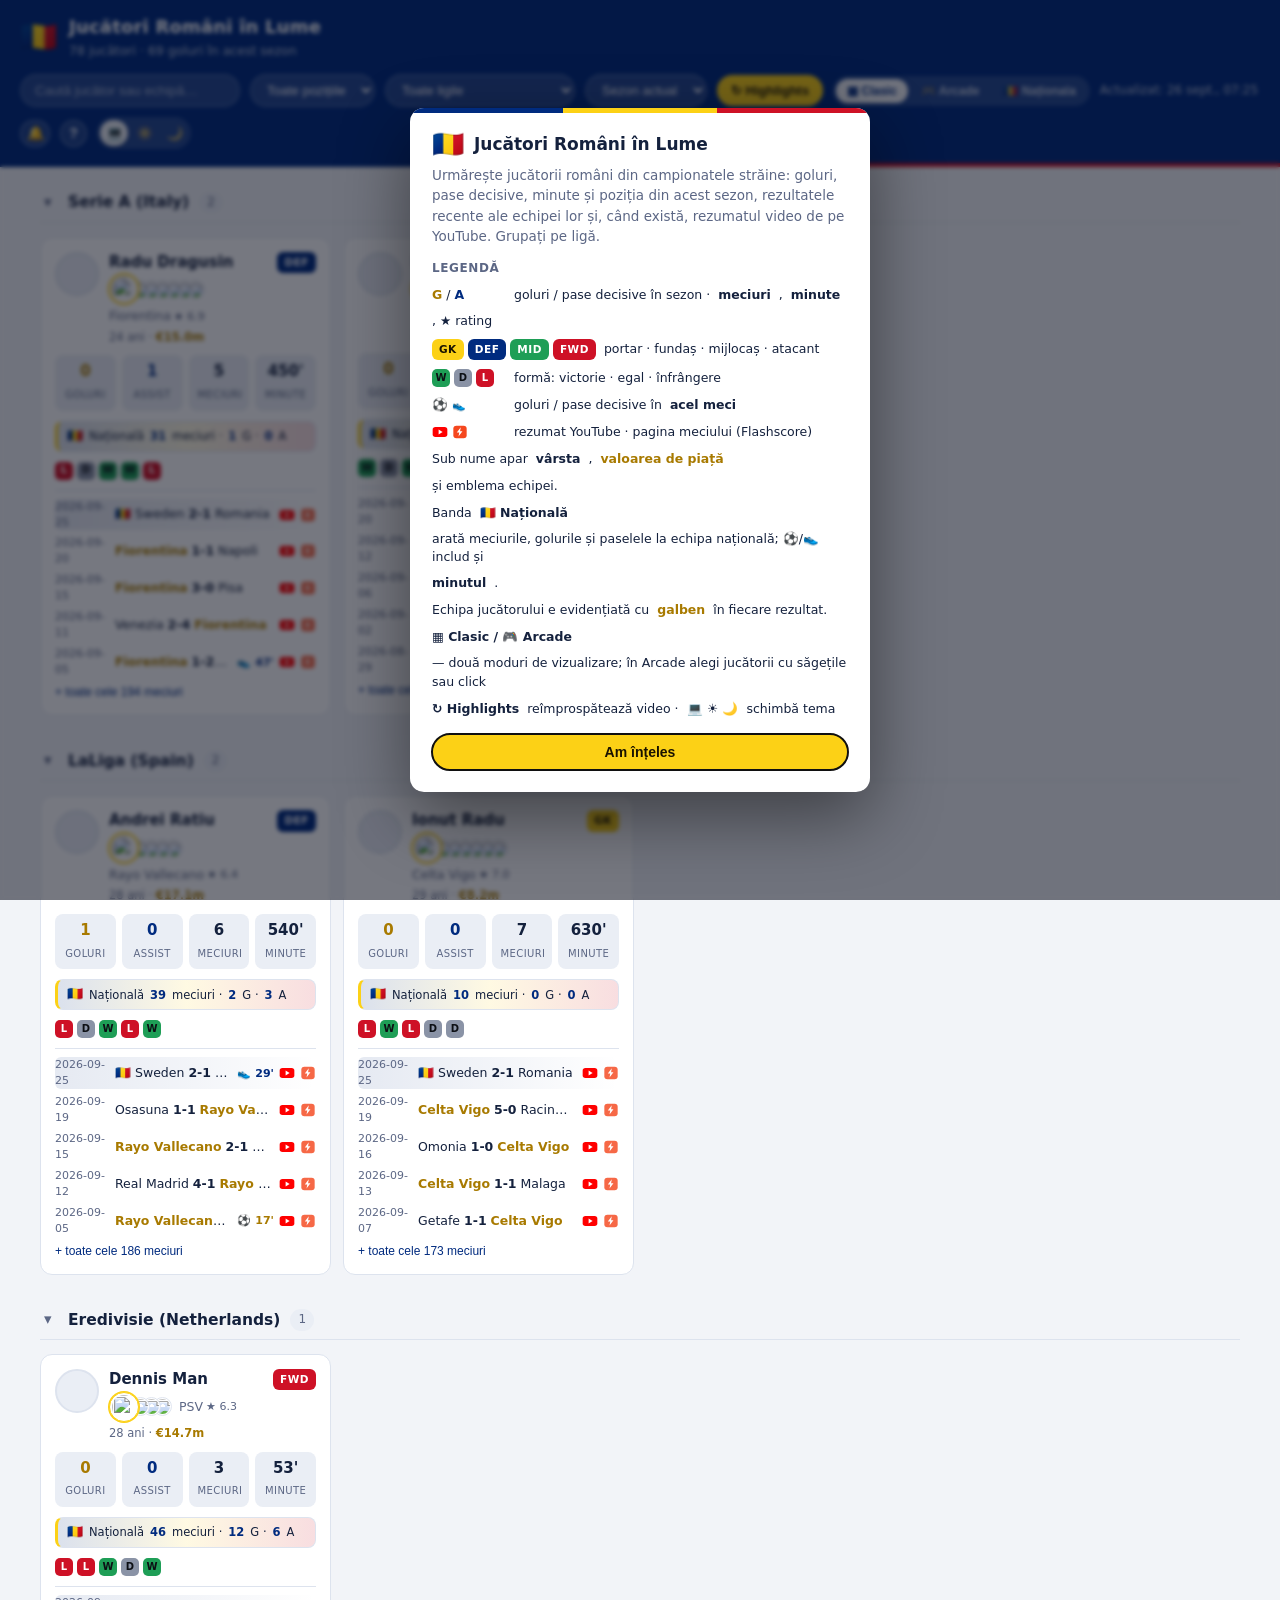
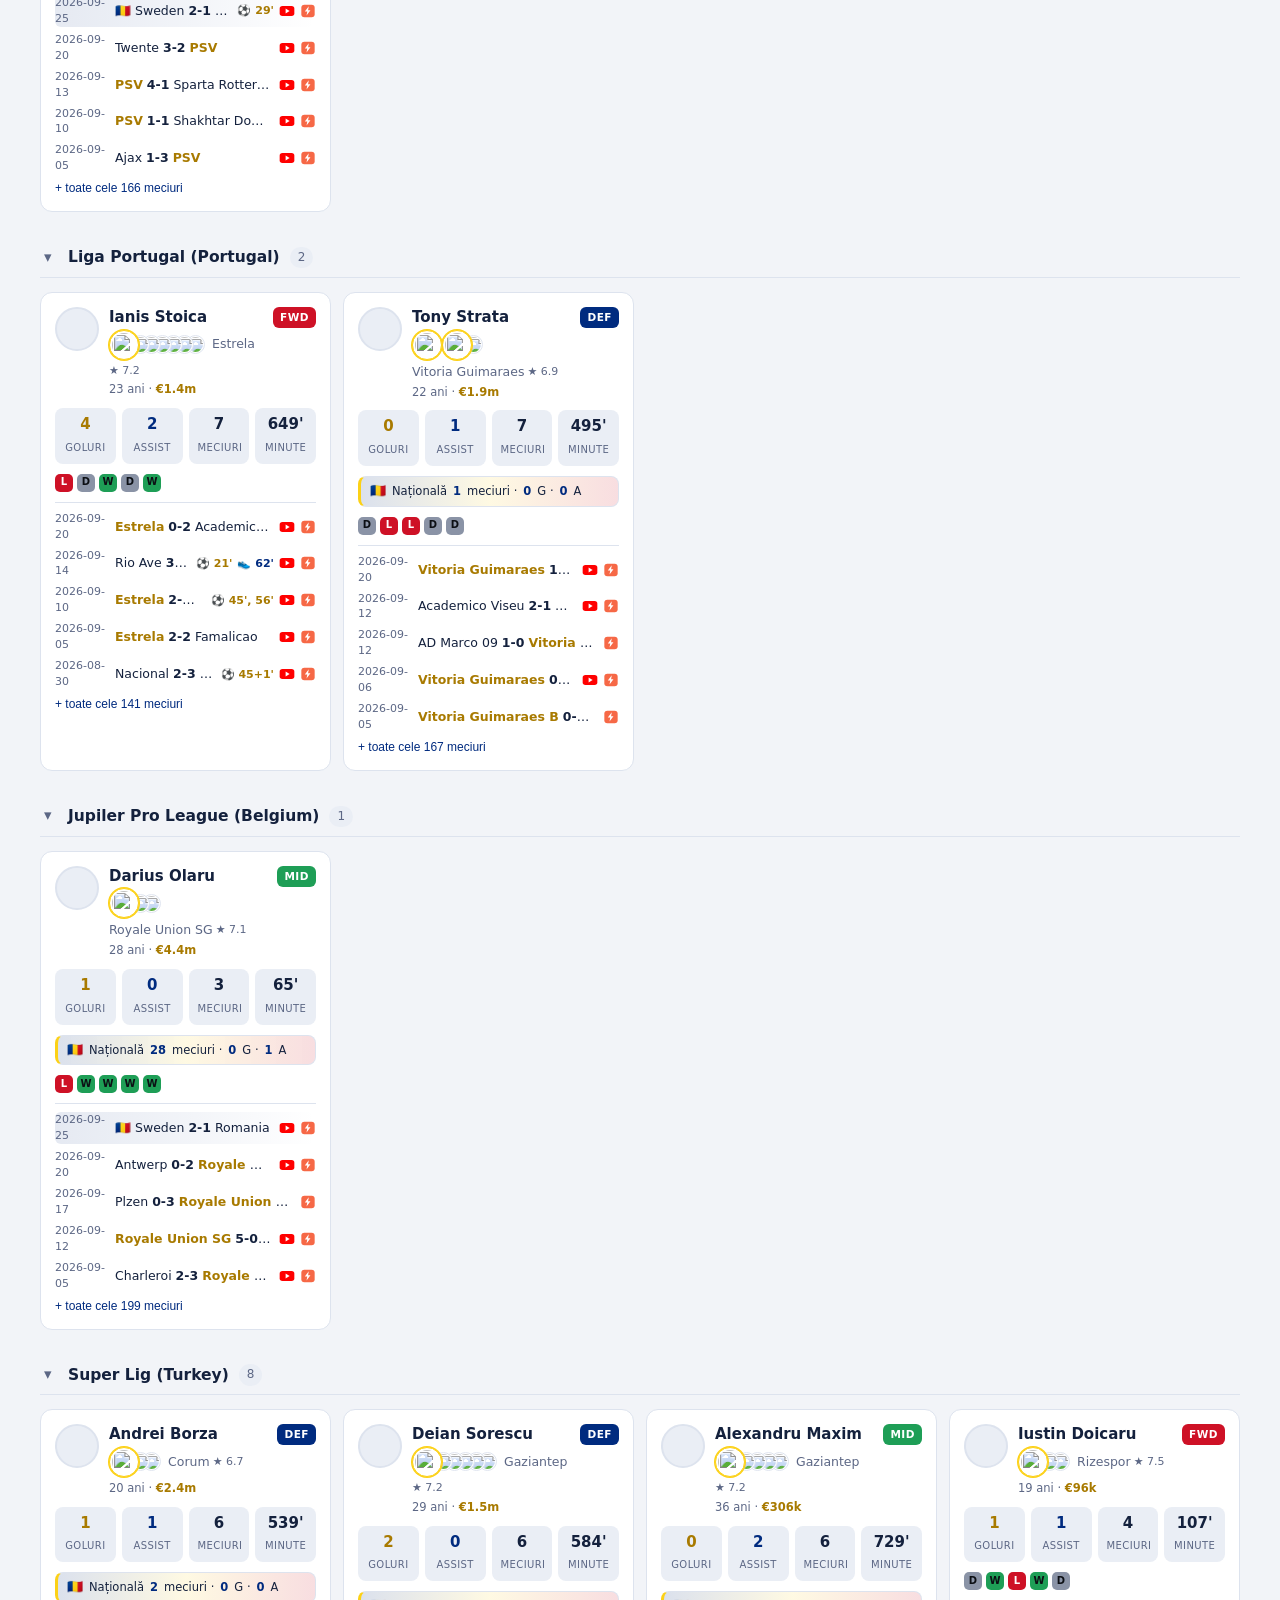
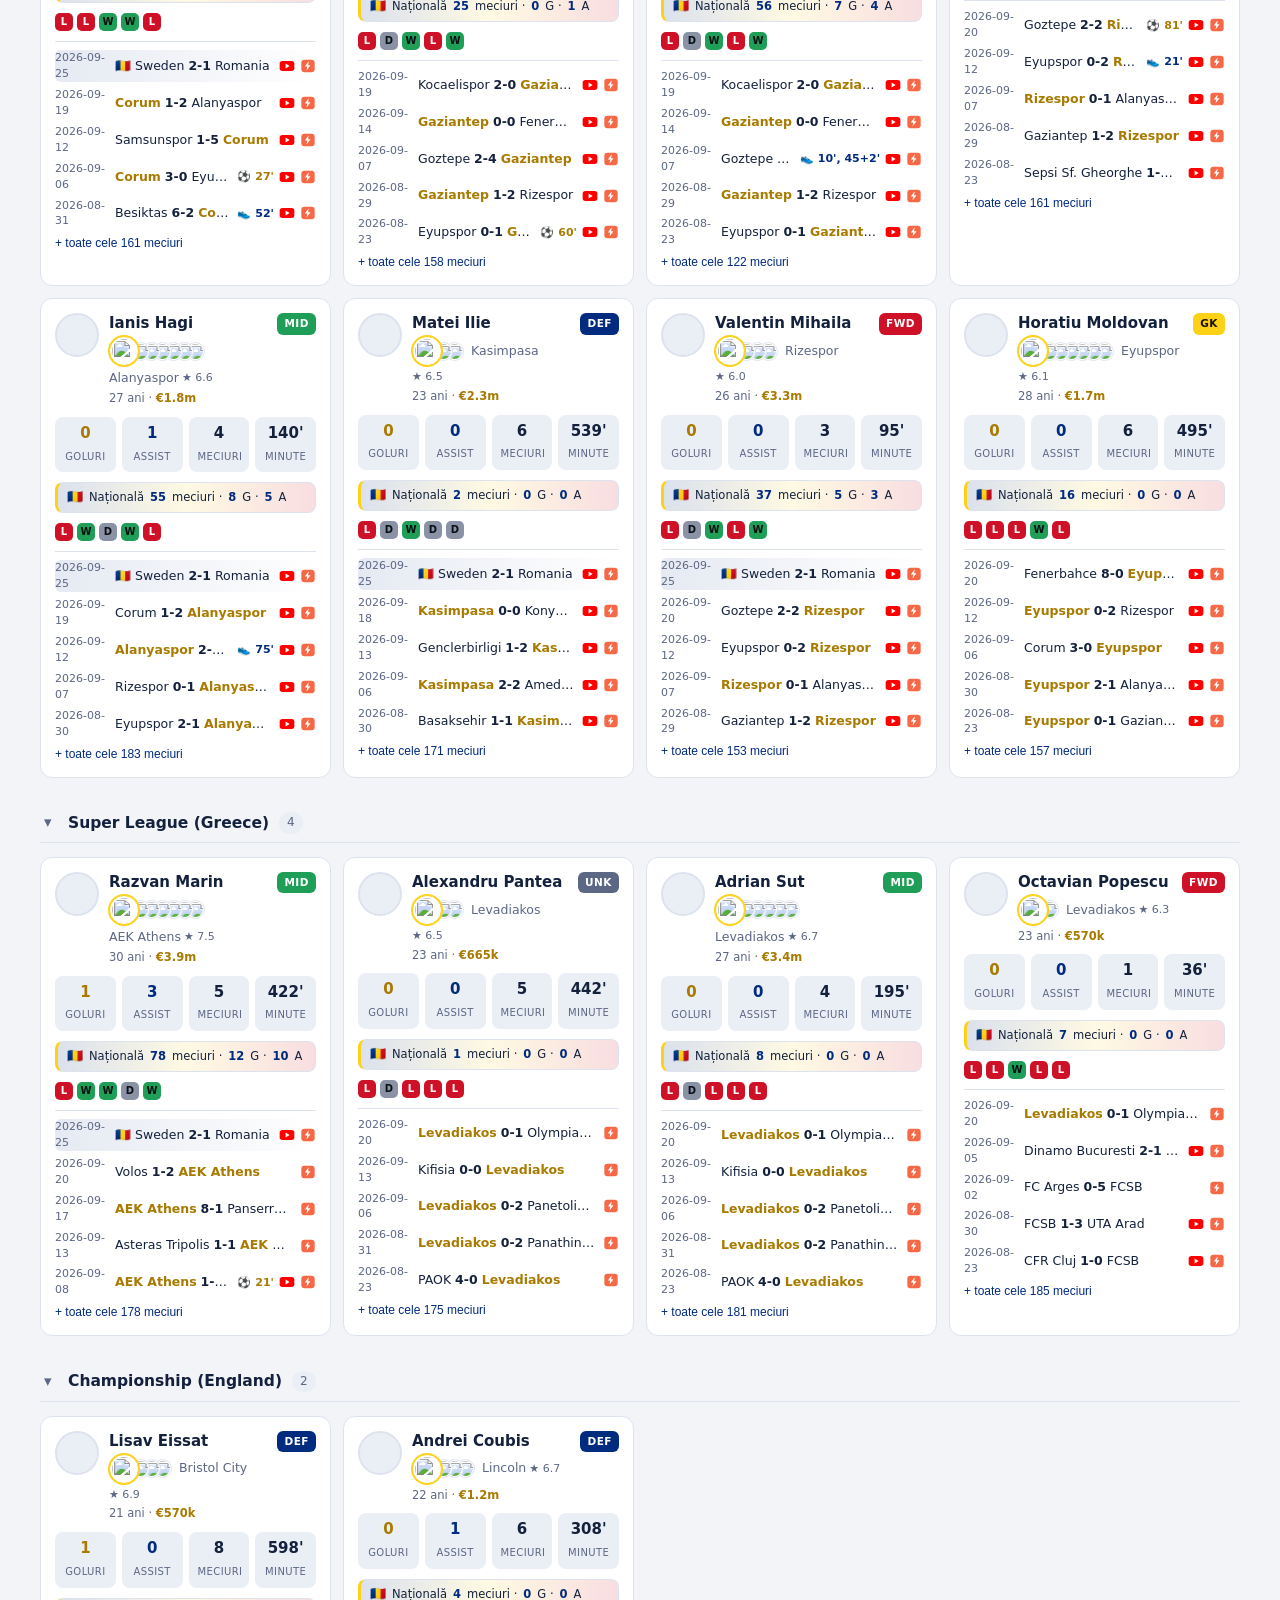
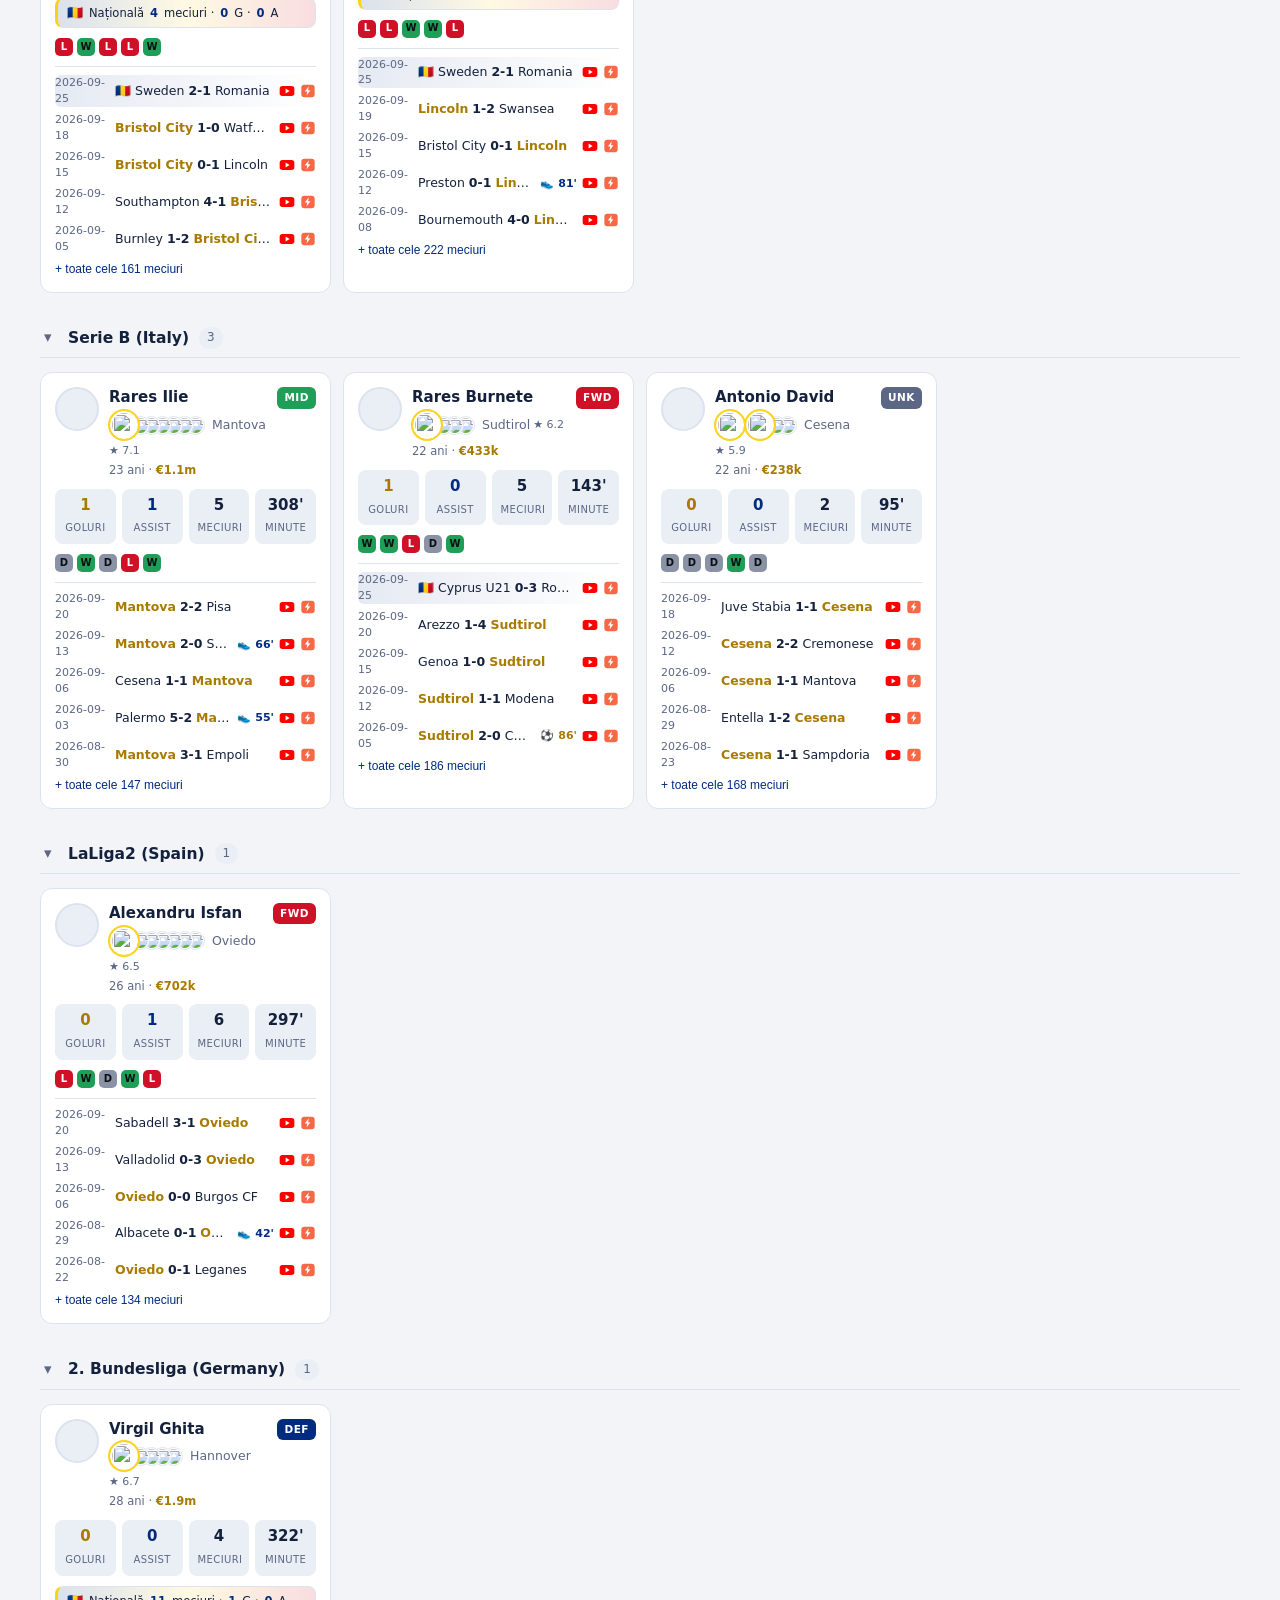
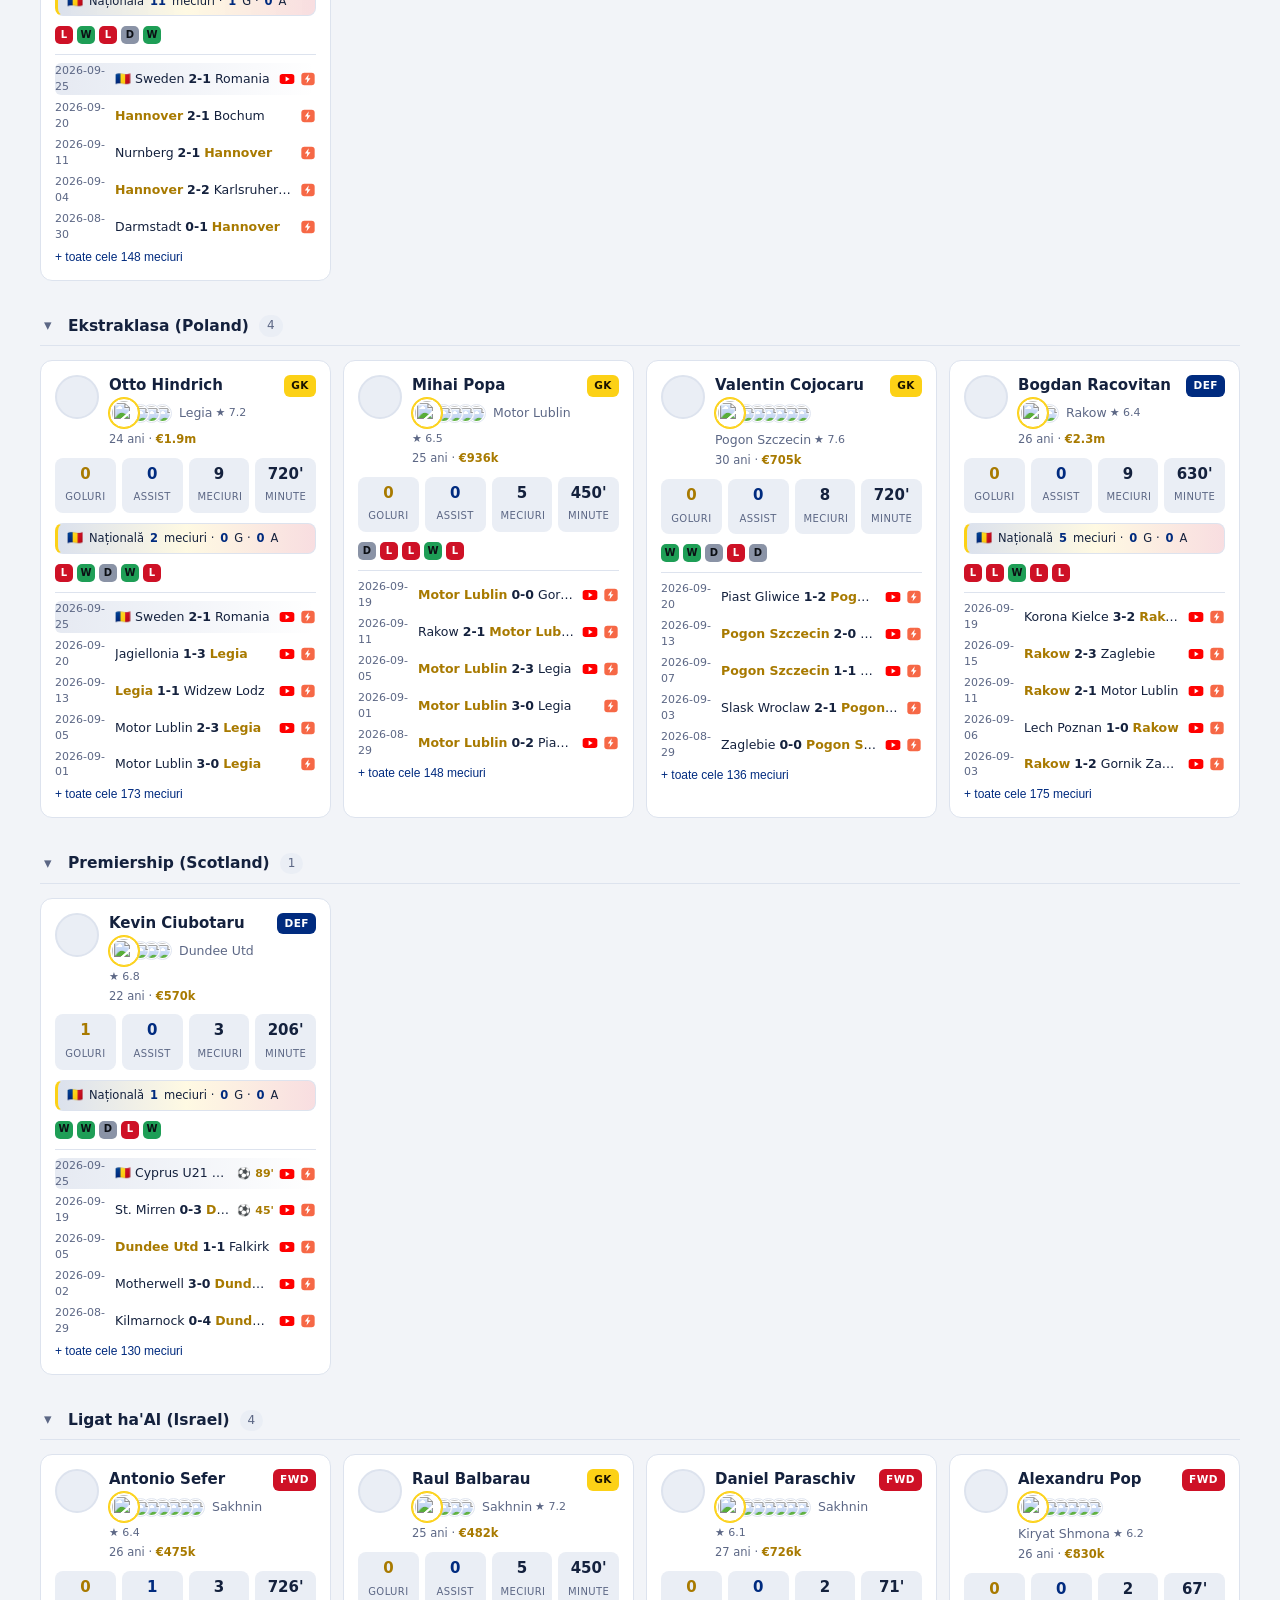
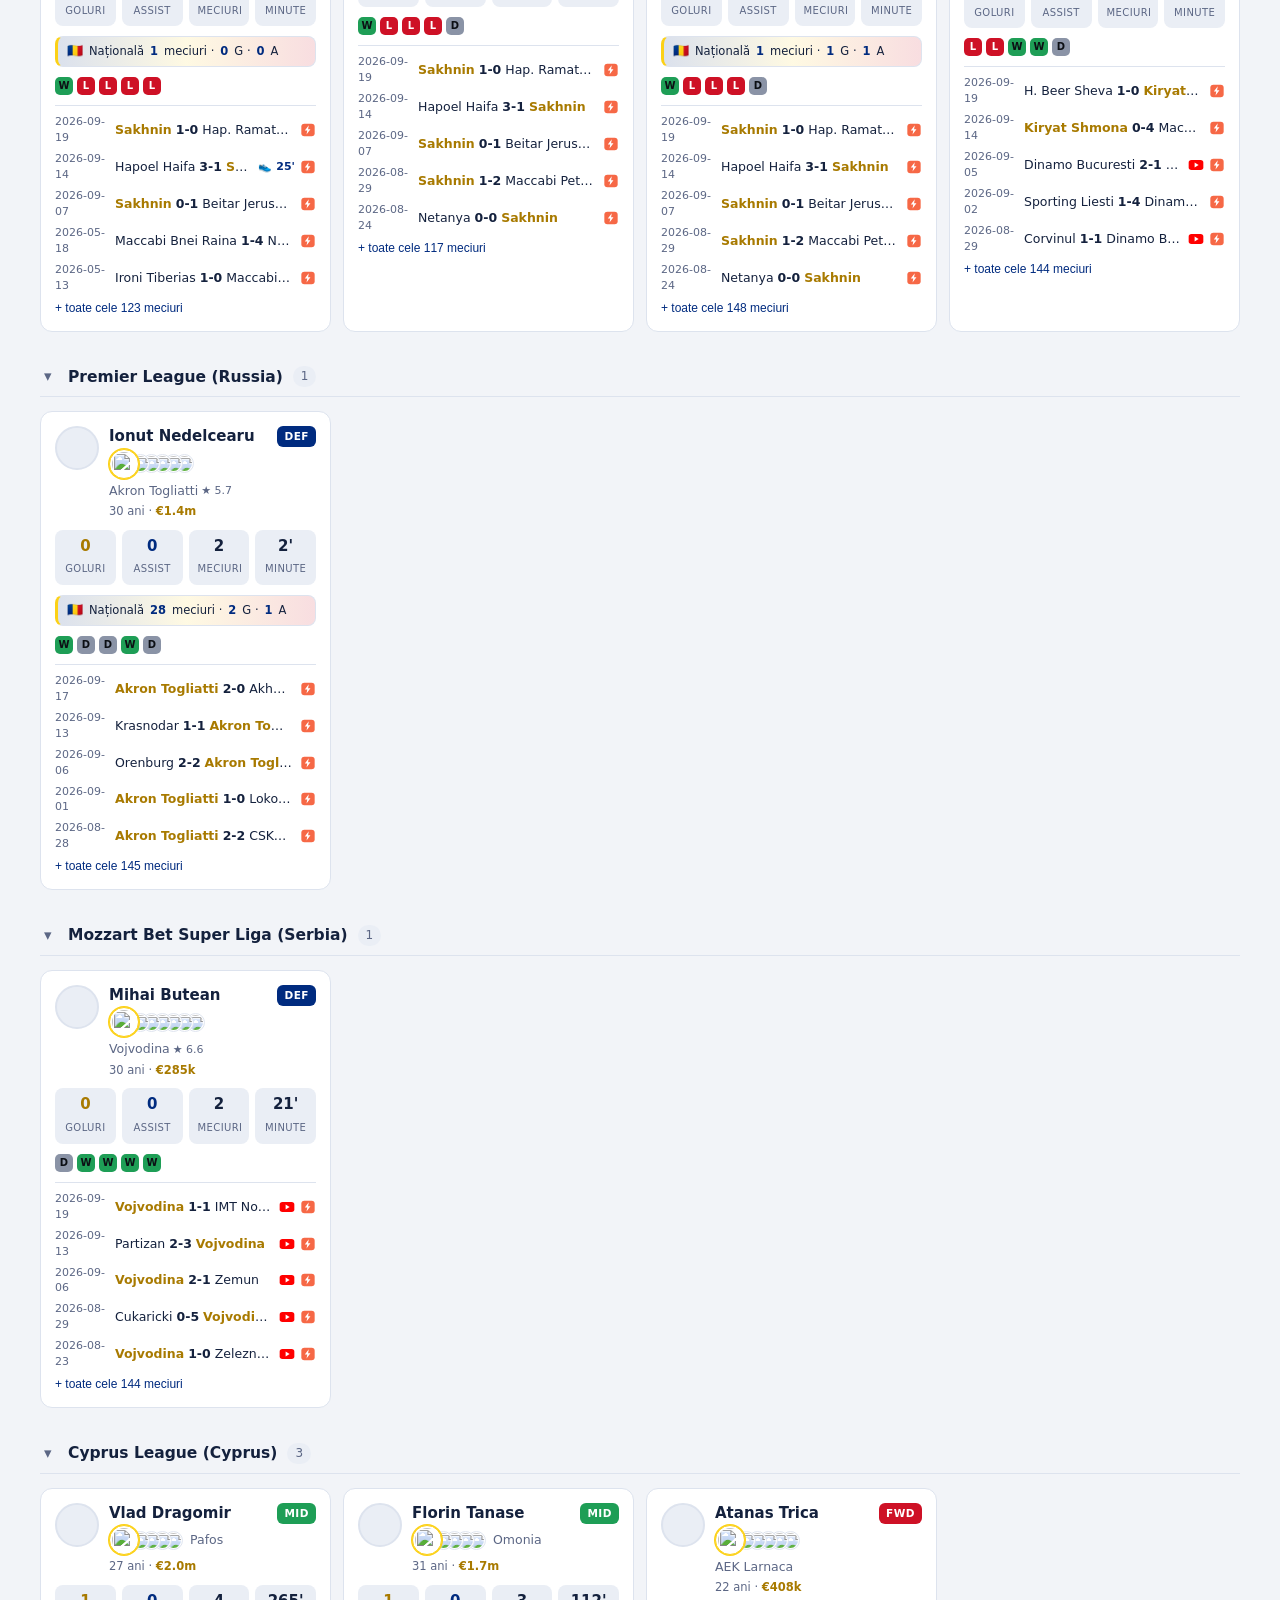
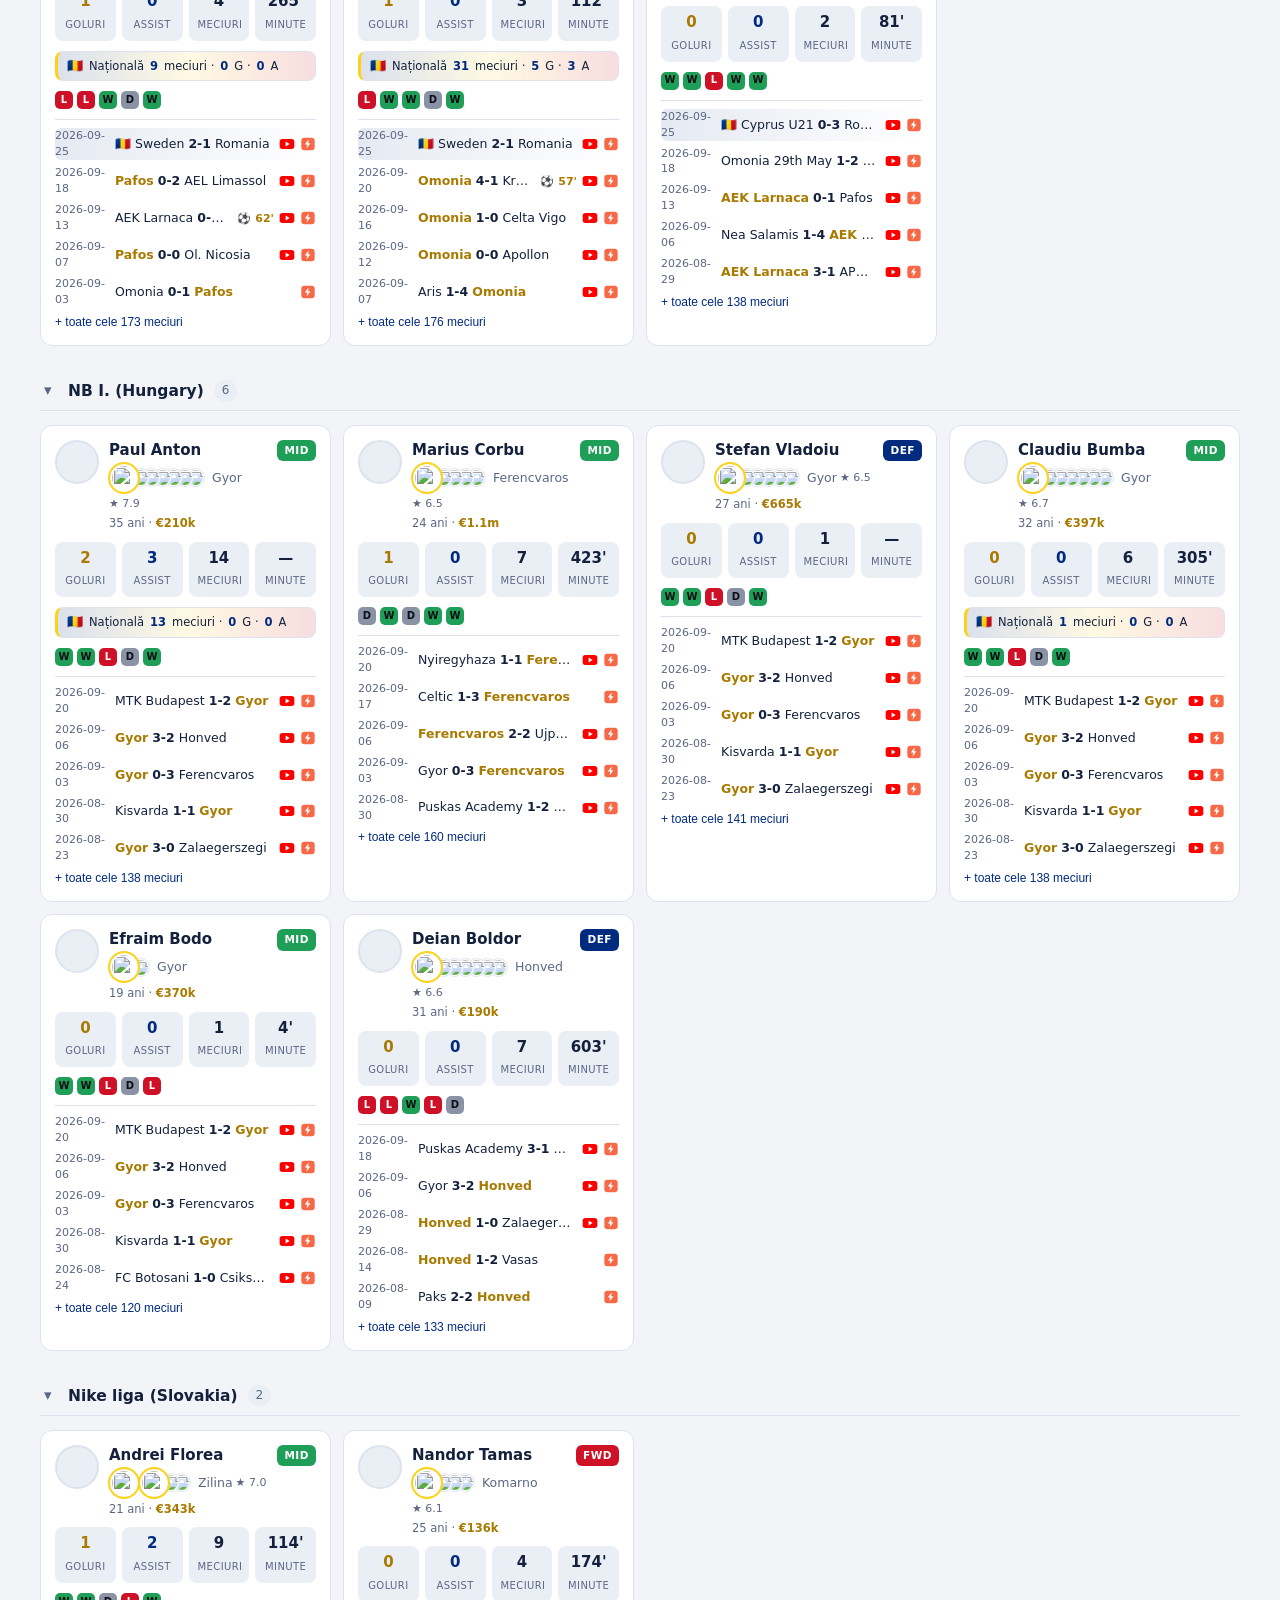
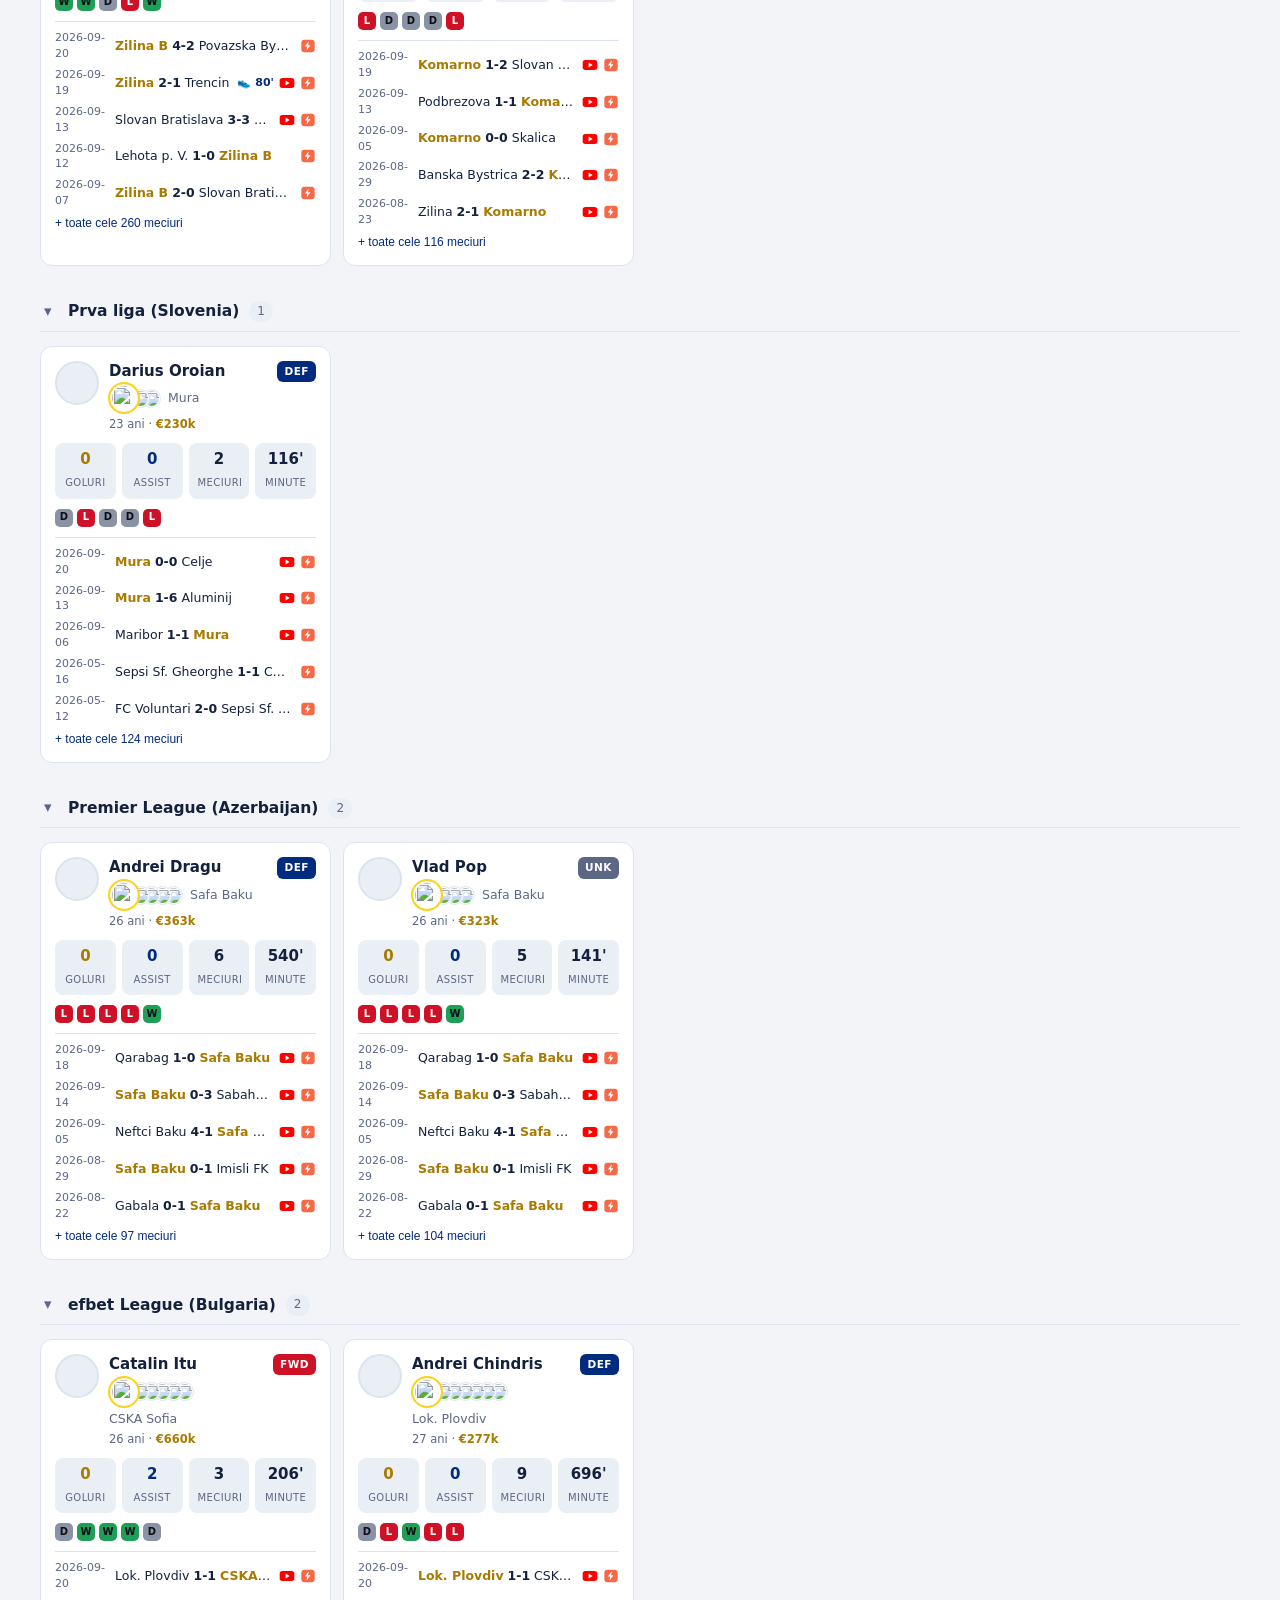
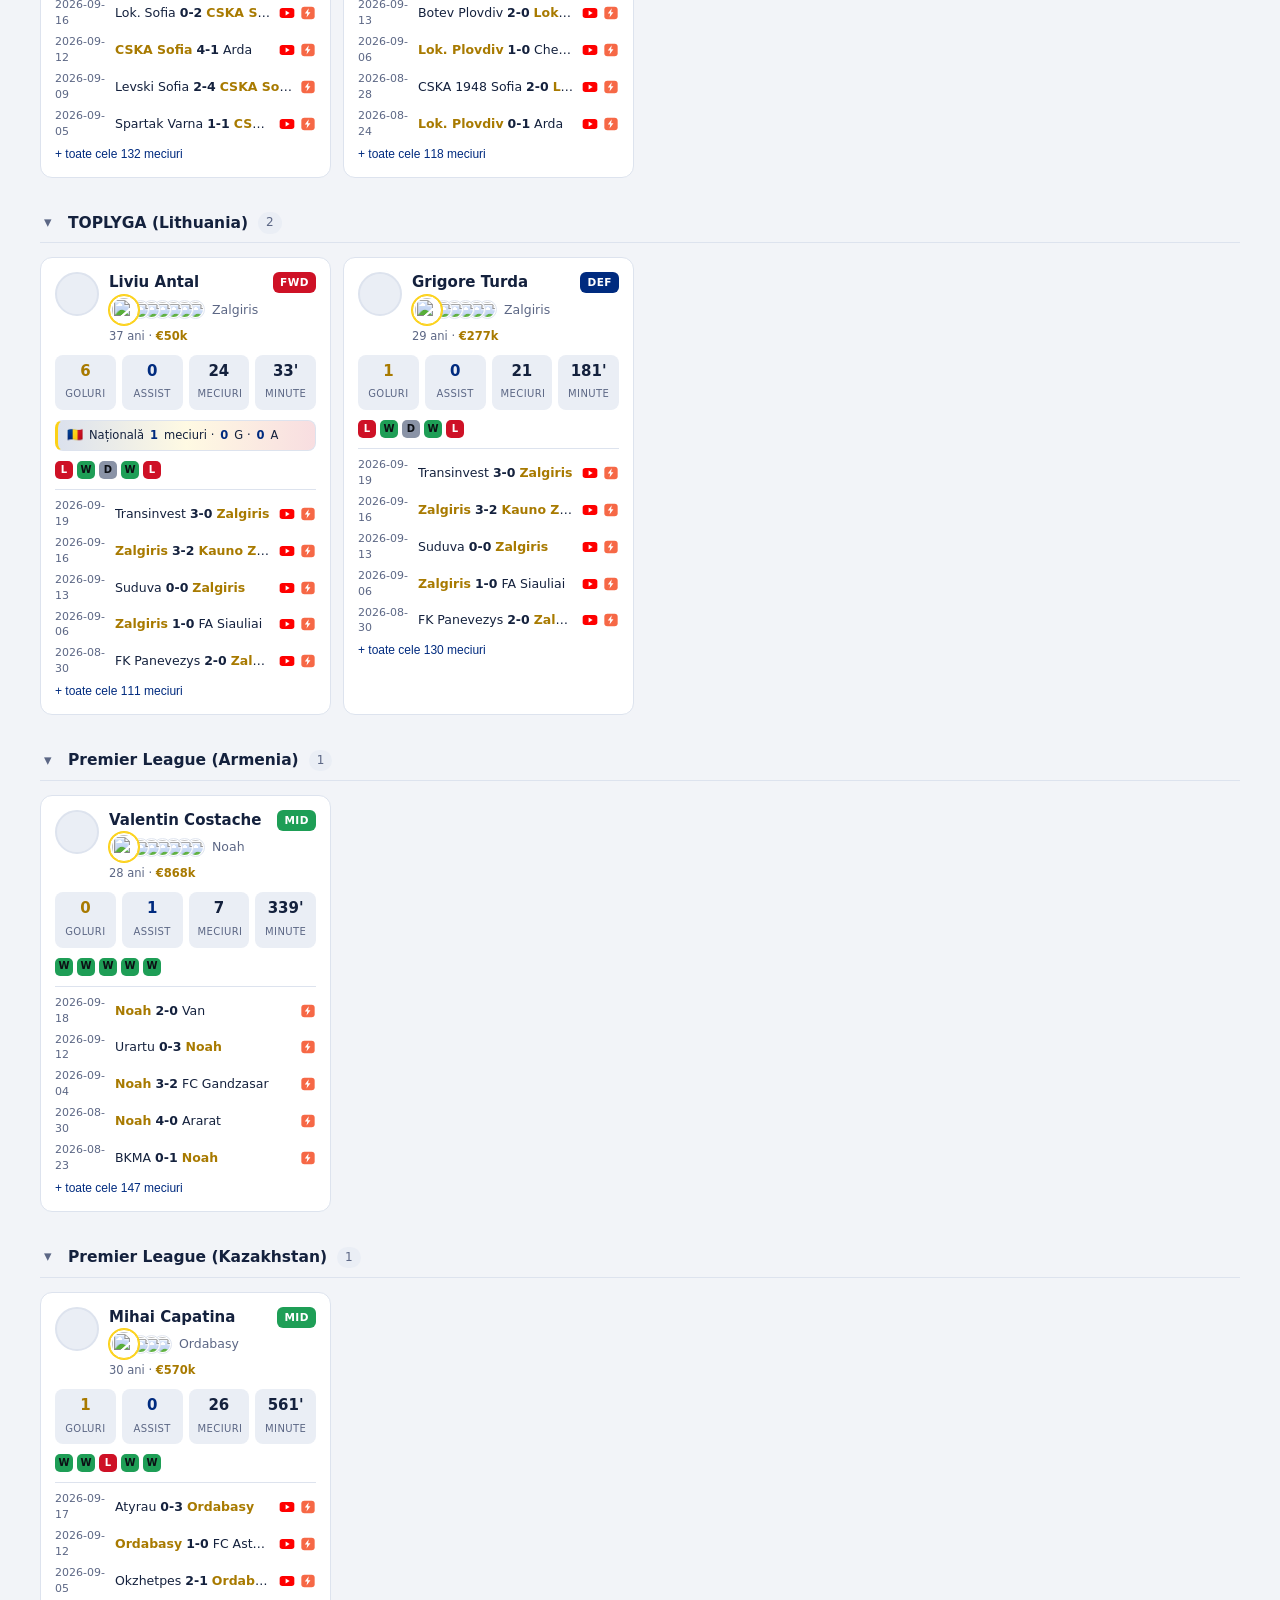
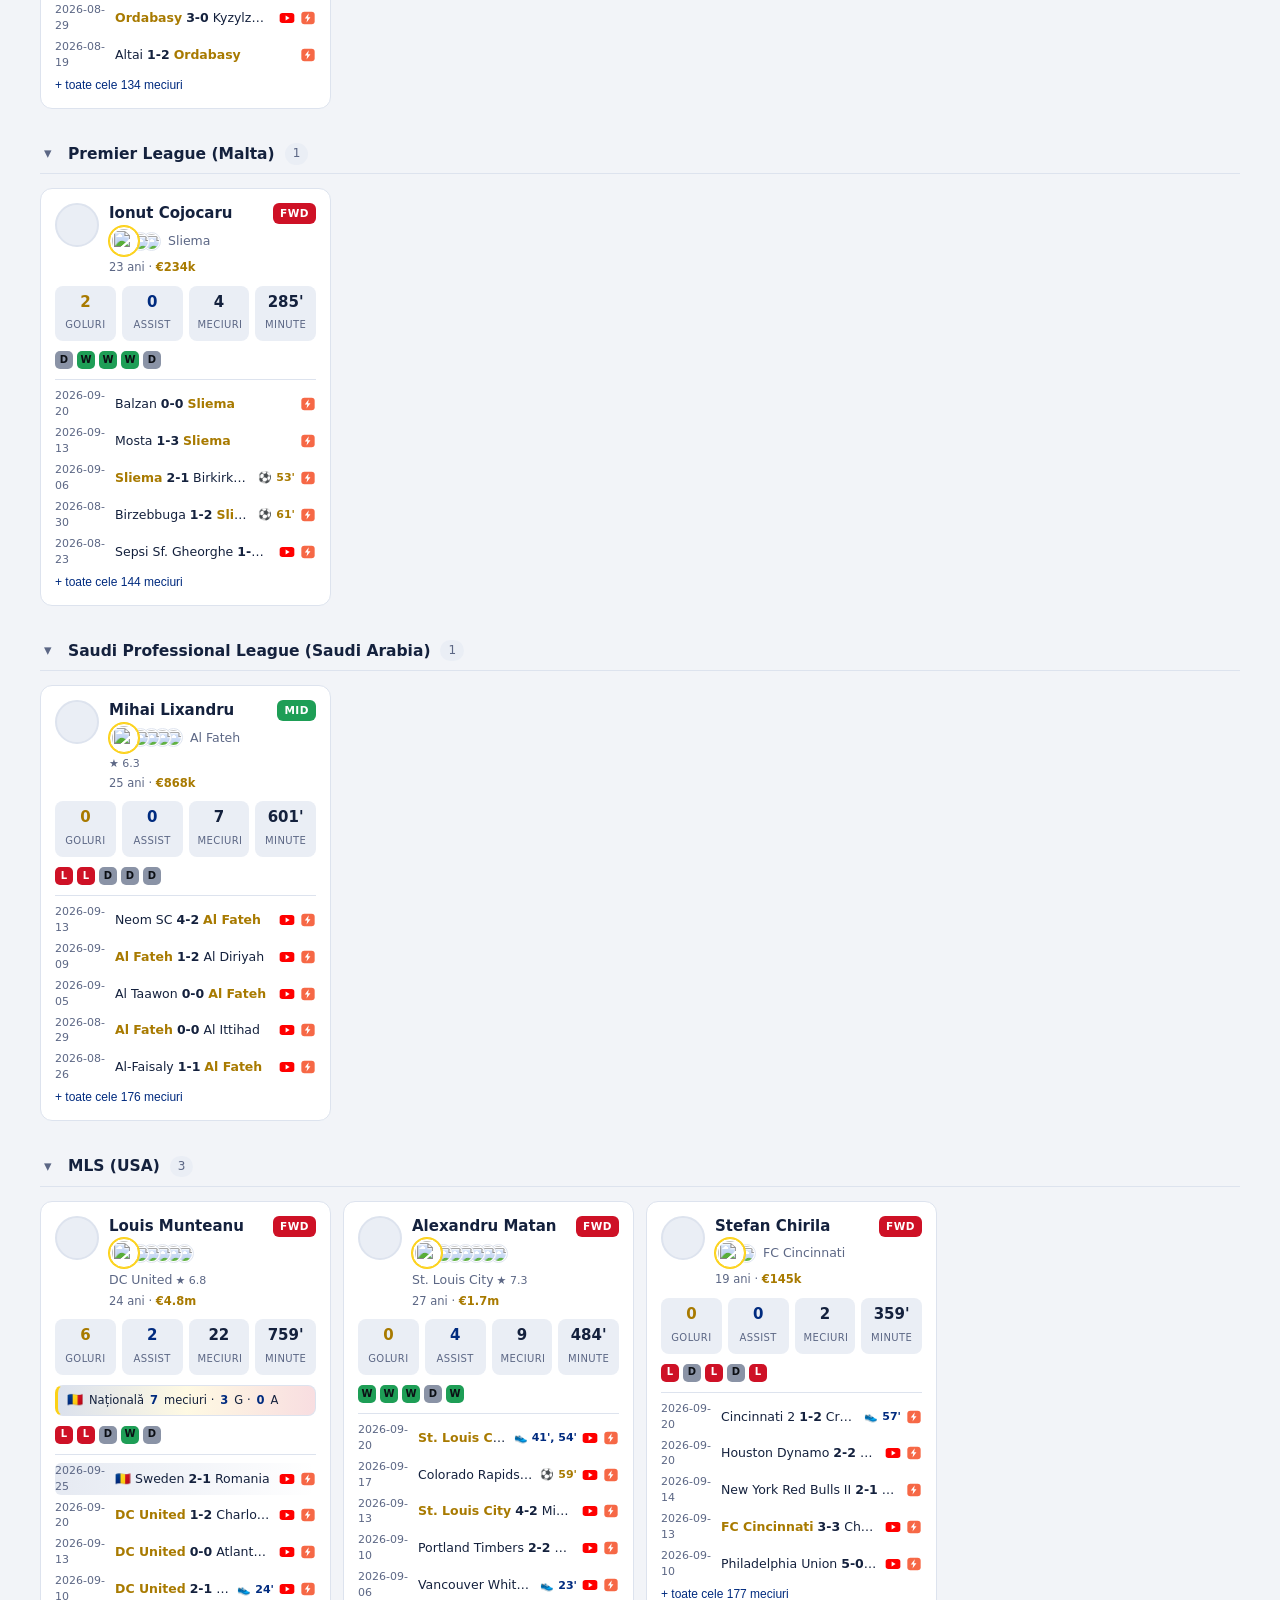
==== commit a34f6a34: "feat: Nationala tab — senior + U21 results and U21 group standings New view listing latest Romania s" ====
--- a/site/index.html
+++ b/site/index.html
@@ -38,6 +38,7 @@
       <div class="views" role="group" aria-label="Vizualizare">
         <button class="view-btn" data-view="classic" title="Vizualizare clasică">▦ Clasic</button>
         <button class="view-btn" data-view="arcade" title="Vizualizare arcade">🎮 Arcade</button>
+        <button class="view-btn" data-view="national" title="Echipele naționale">🇷🇴 Naționala</button>
       </div>
       <span class="updated" id="updated"></span>
       <button id="events-btn" class="events-btn" title="Ultimele evenimente" aria-label="Ultimele evenimente">
--- a/site/styles.css
+++ b/site/styles.css
@@ -333,6 +333,31 @@
 }
 .rating { color: var(--muted); font-size: 11px; }
 
+/* National teams view */
+.nat-view { display: grid; grid-template-columns: repeat(auto-fit, minmax(360px, 1fr)); gap: 20px; }
+.nat-block { background: var(--panel); border: 1px solid var(--line); border-radius: var(--radius); padding: 16px; }
+.nat-h { margin: 0 0 12px; font-size: 17px; display: flex; align-items: center; gap: 8px; }
+.nat-sub { font-size: 11px; text-transform: uppercase; letter-spacing: .5px; color: var(--muted); margin: 16px 0 6px; }
+.nat-res { display: grid; grid-template-columns: 62px 1fr auto; align-items: center; gap: 8px; padding: 6px 0; border-bottom: 1px solid var(--line); font-size: 12.5px; }
+.nat-res:last-child { border-bottom: none; }
+.nat-res .date { color: var(--muted); font-size: 11px; }
+.nat-fix { min-width: 0; }
+.nat-line { overflow: hidden; text-overflow: ellipsis; }
+.nat-comp { font-size: 10.5px; color: var(--muted); margin-top: 1px; }
+
+.standings { border: 1px solid var(--line); border-radius: 10px; overflow: hidden; }
+.standings-title { background: var(--panel-2); padding: 8px 12px; font-weight: 700; font-size: 12.5px; }
+.stand-table { width: 100%; border-collapse: collapse; font-size: 12.5px; }
+.stand-table th, .stand-table td { padding: 6px 6px; text-align: center; }
+.stand-table th { color: var(--muted); font-weight: 600; font-size: 11px; border-bottom: 1px solid var(--line); }
+.stand-table td.tn { text-align: left; white-space: nowrap; }
+.stand-table td.gd { color: var(--muted); }
+.stand-table td.pts { font-weight: 800; }
+.stand-table tbody tr { border-bottom: 1px solid var(--line); }
+.stand-table tbody tr:last-child { border-bottom: none; }
+.stand-table tr.me { background: linear-gradient(90deg, rgba(252,209,22,.18), transparent); }
+.stand-table tr.me td.tn { font-weight: 800; color: var(--accent); }
+
 .foot { text-align: center; color: var(--muted); font-size: 12px; padding: 20px; }
 
 /* Latest-events button + badge (on the blue topbar) */
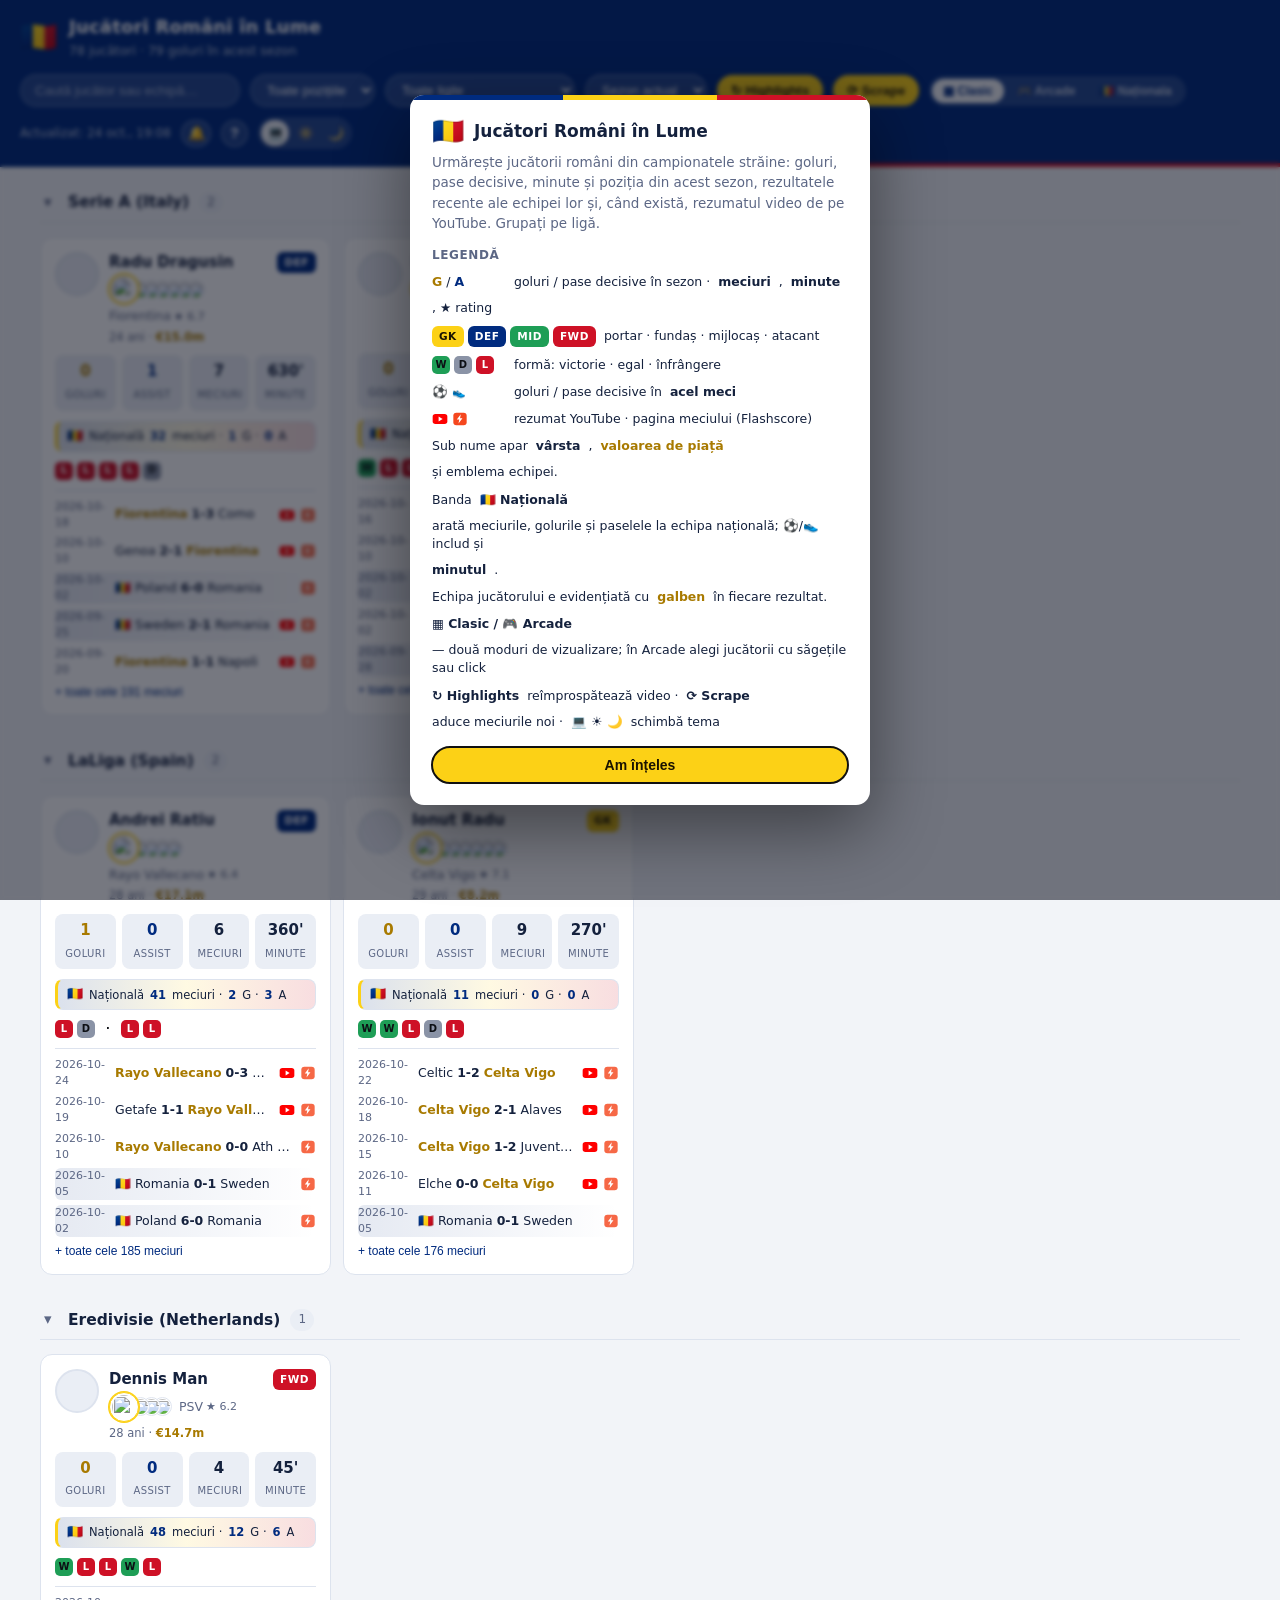
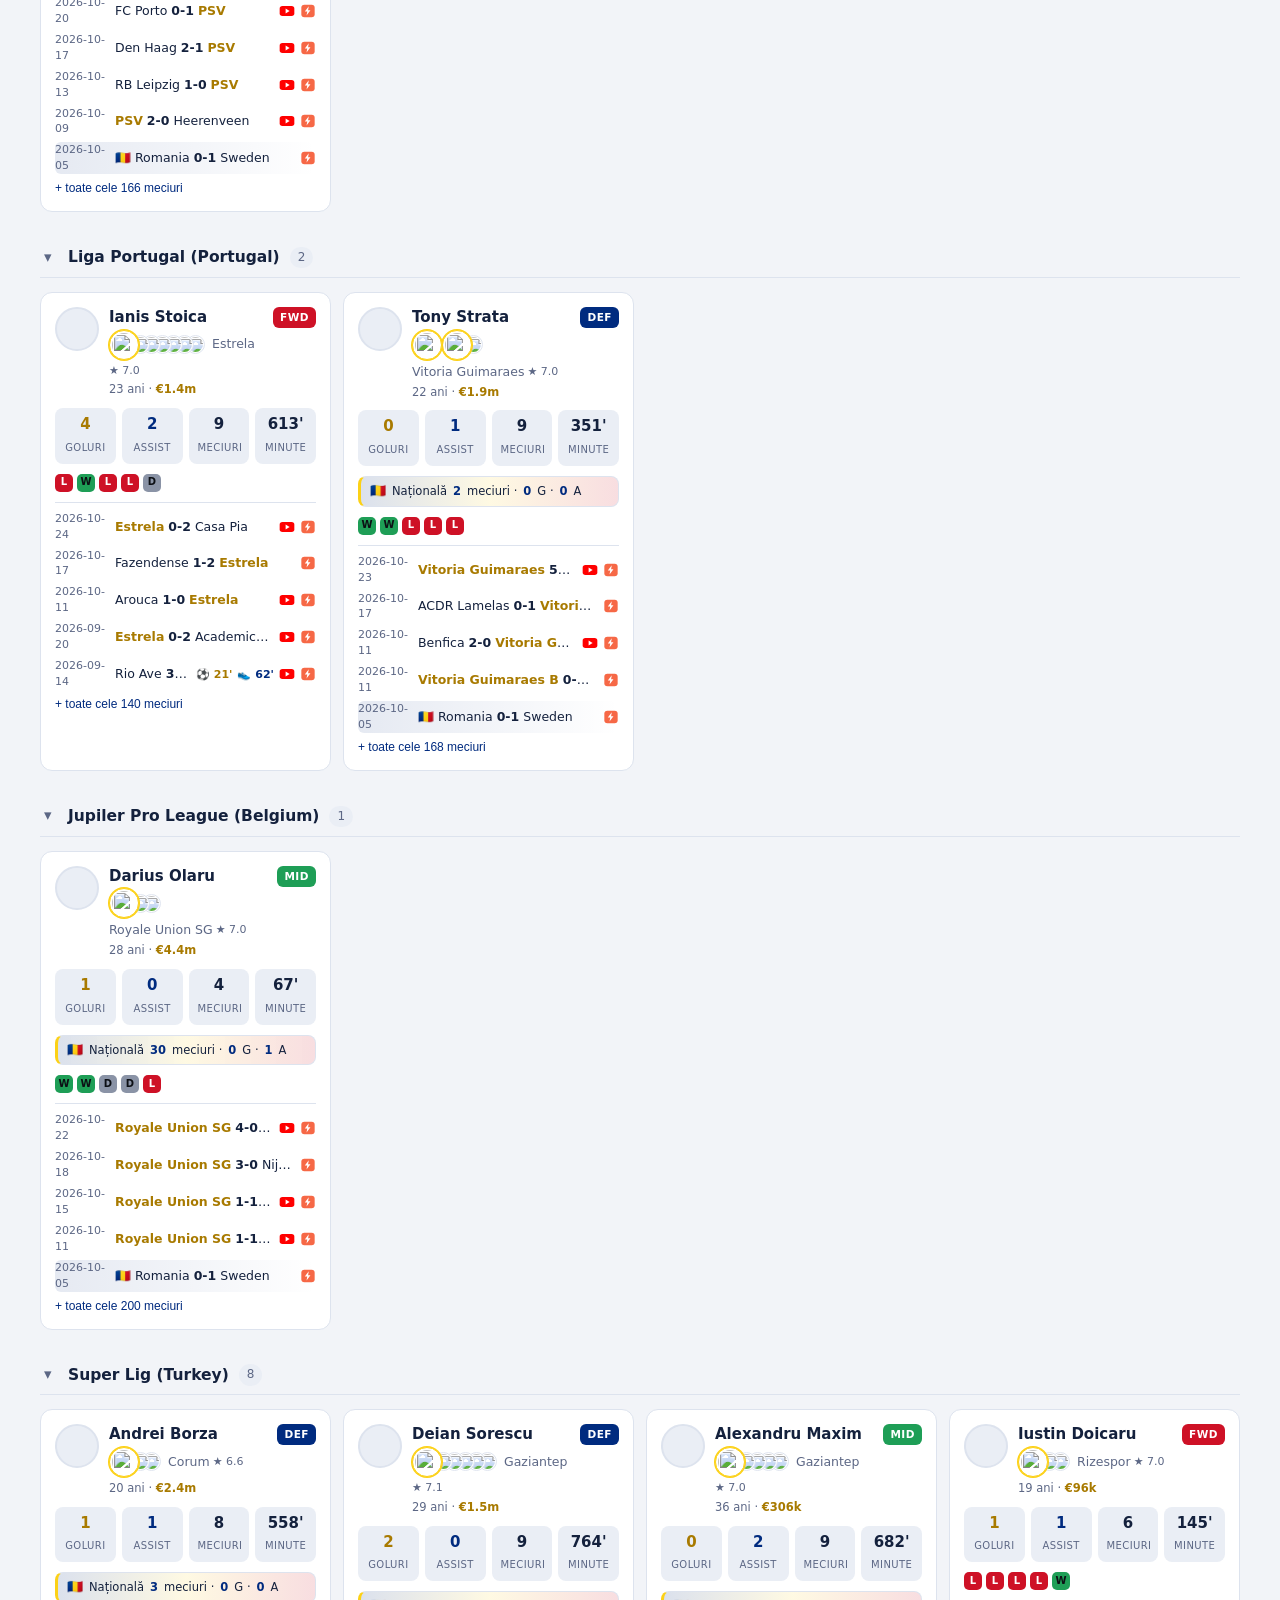
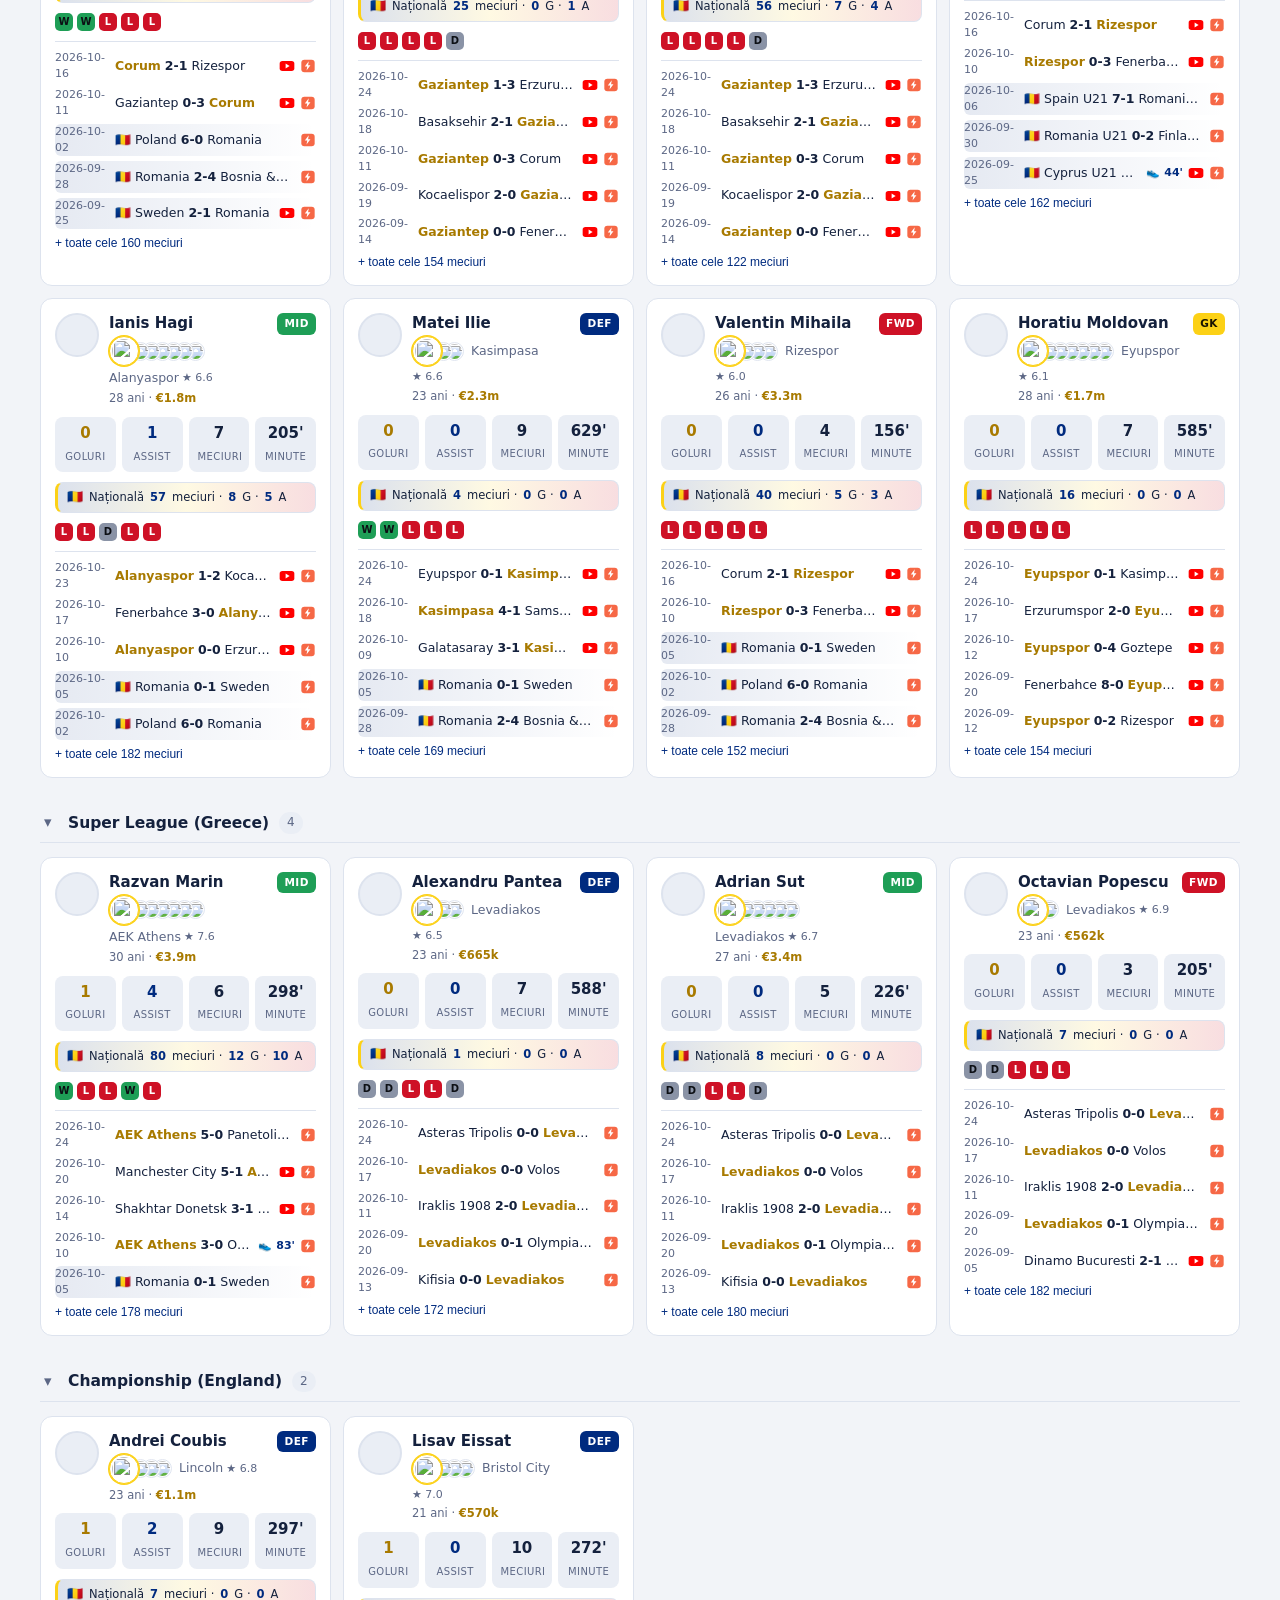
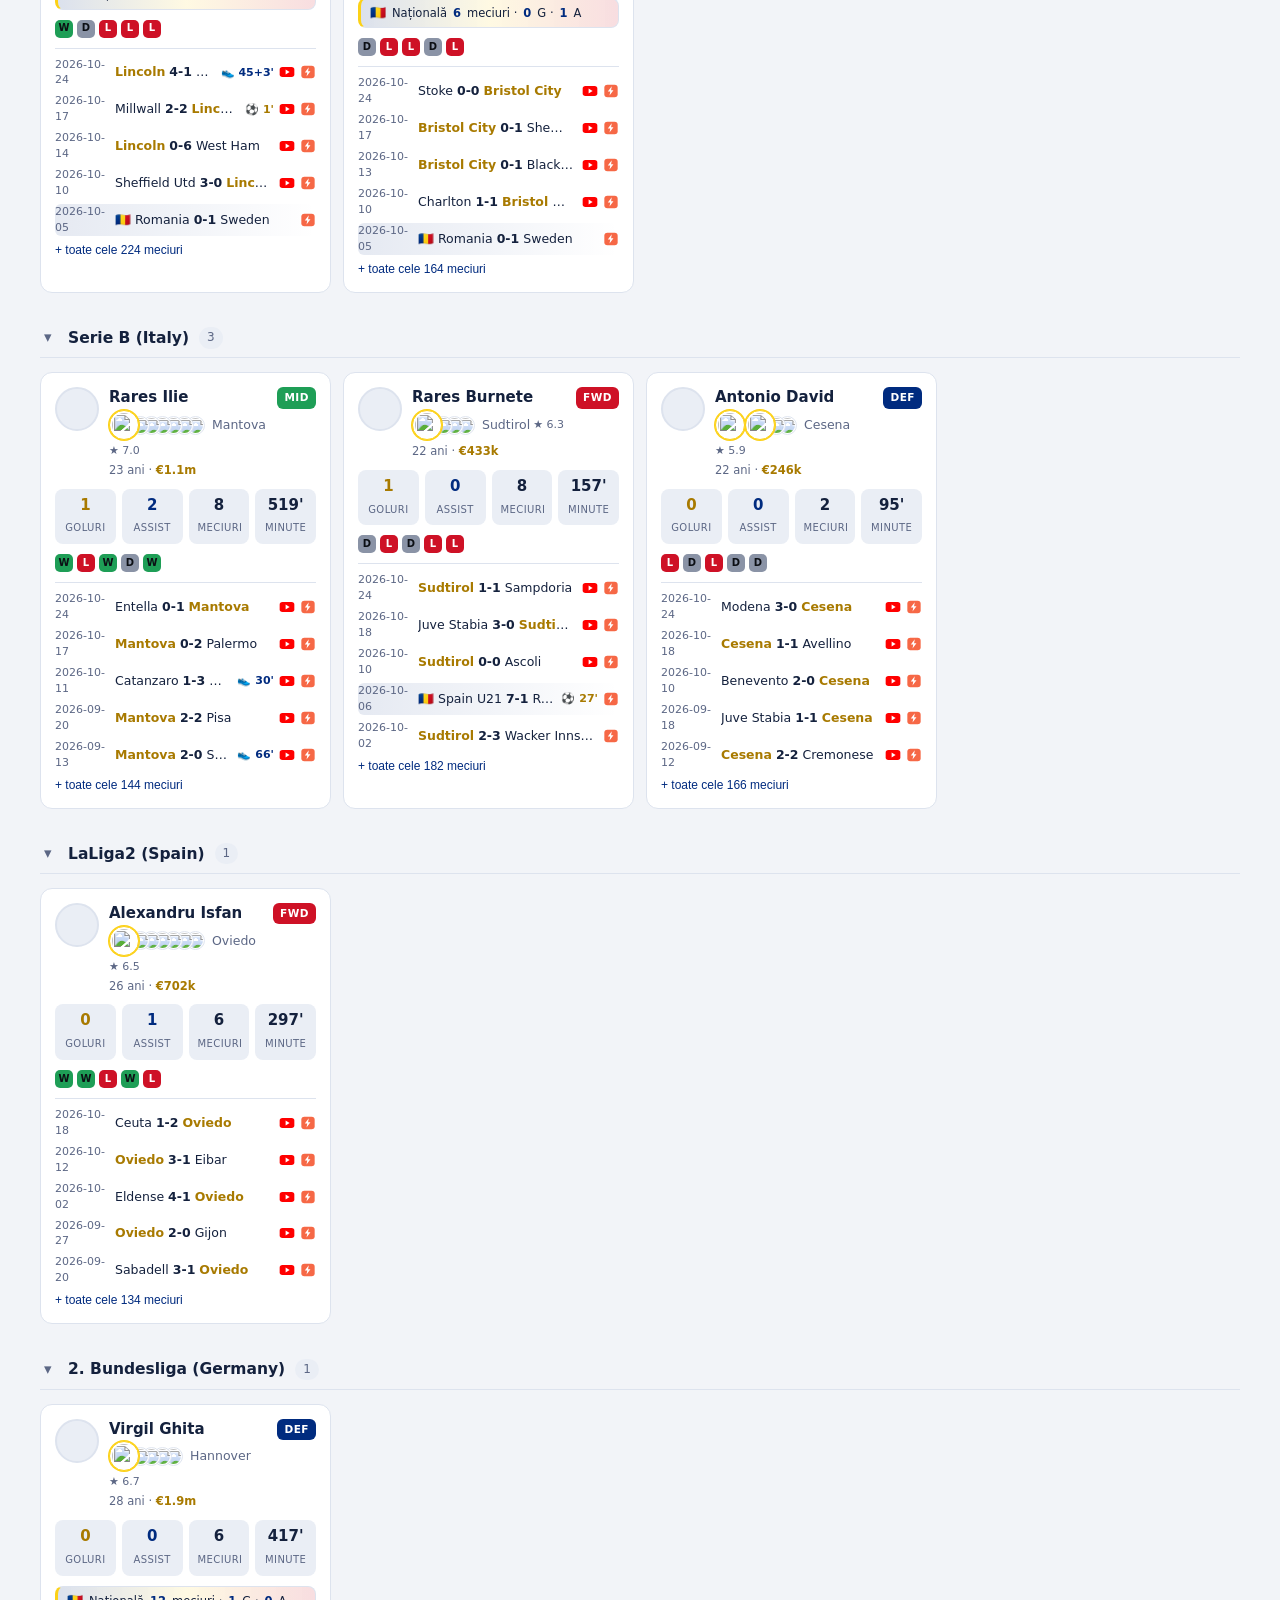
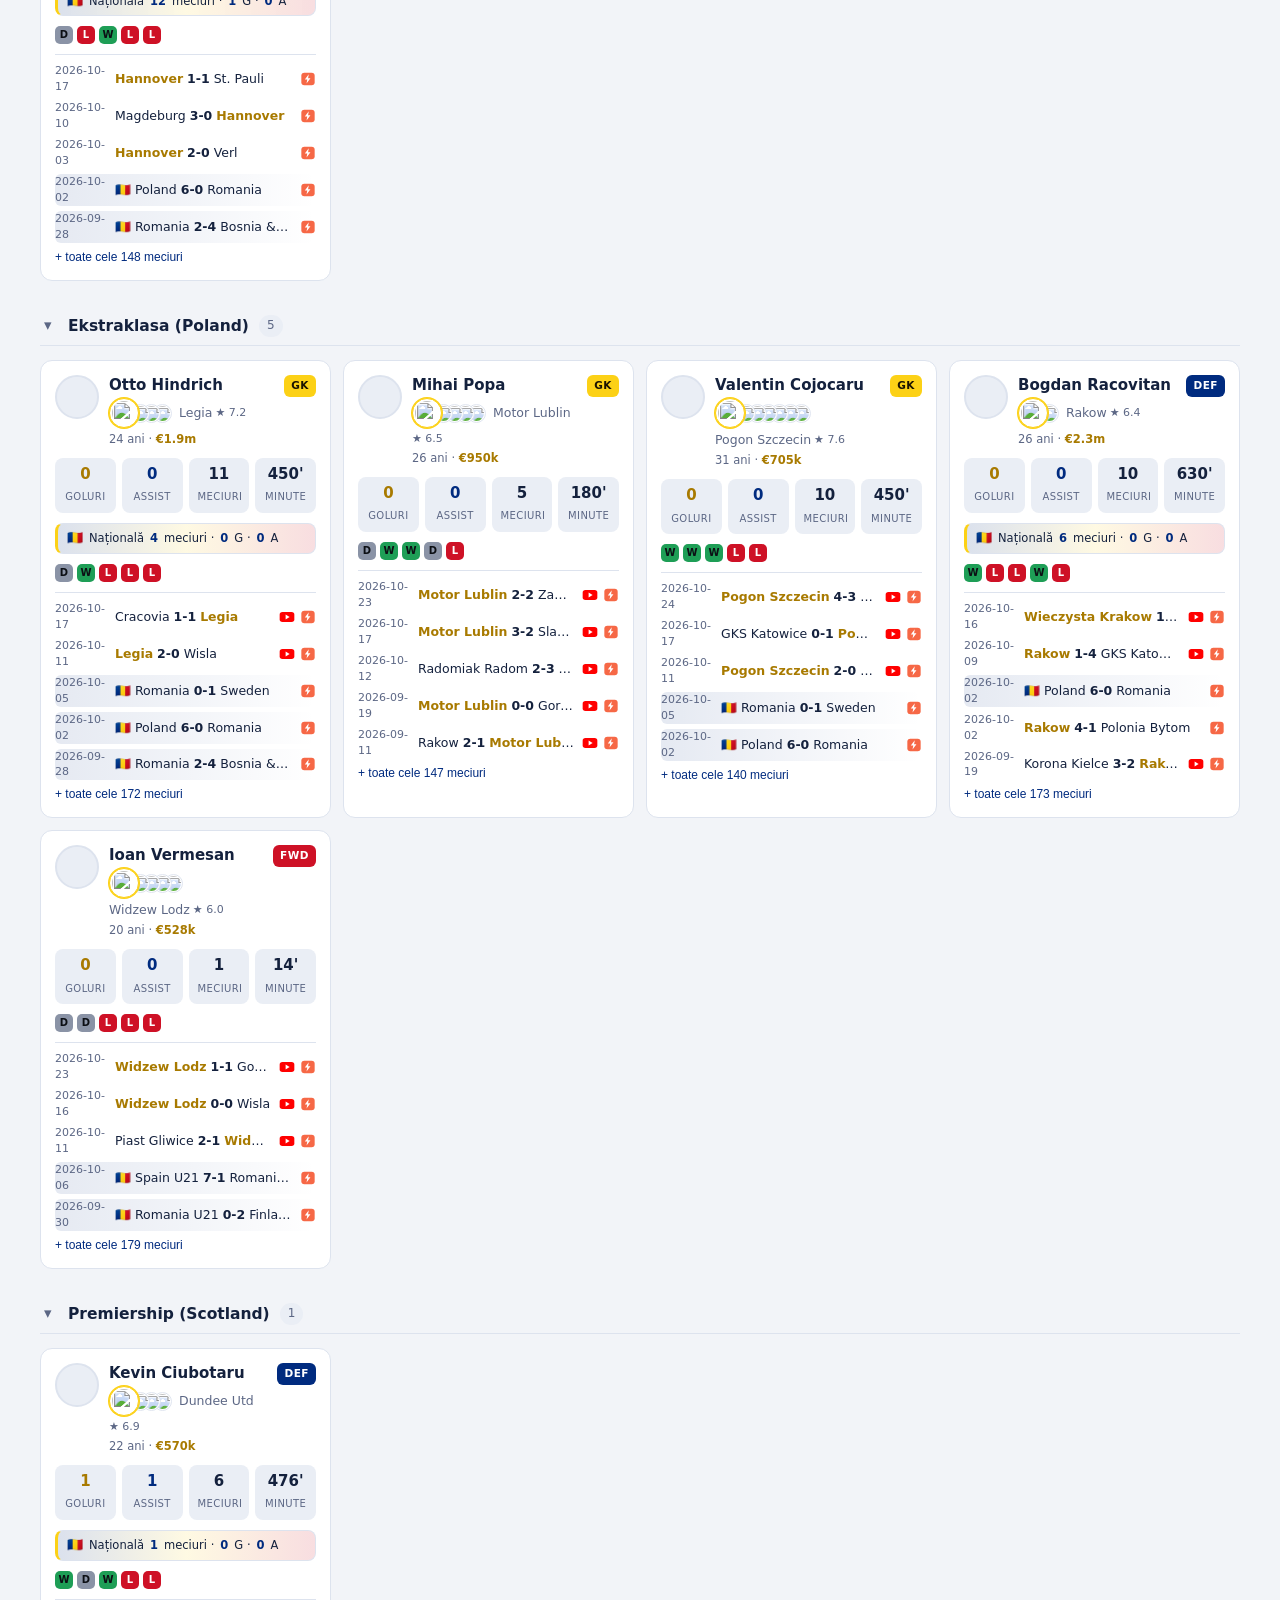
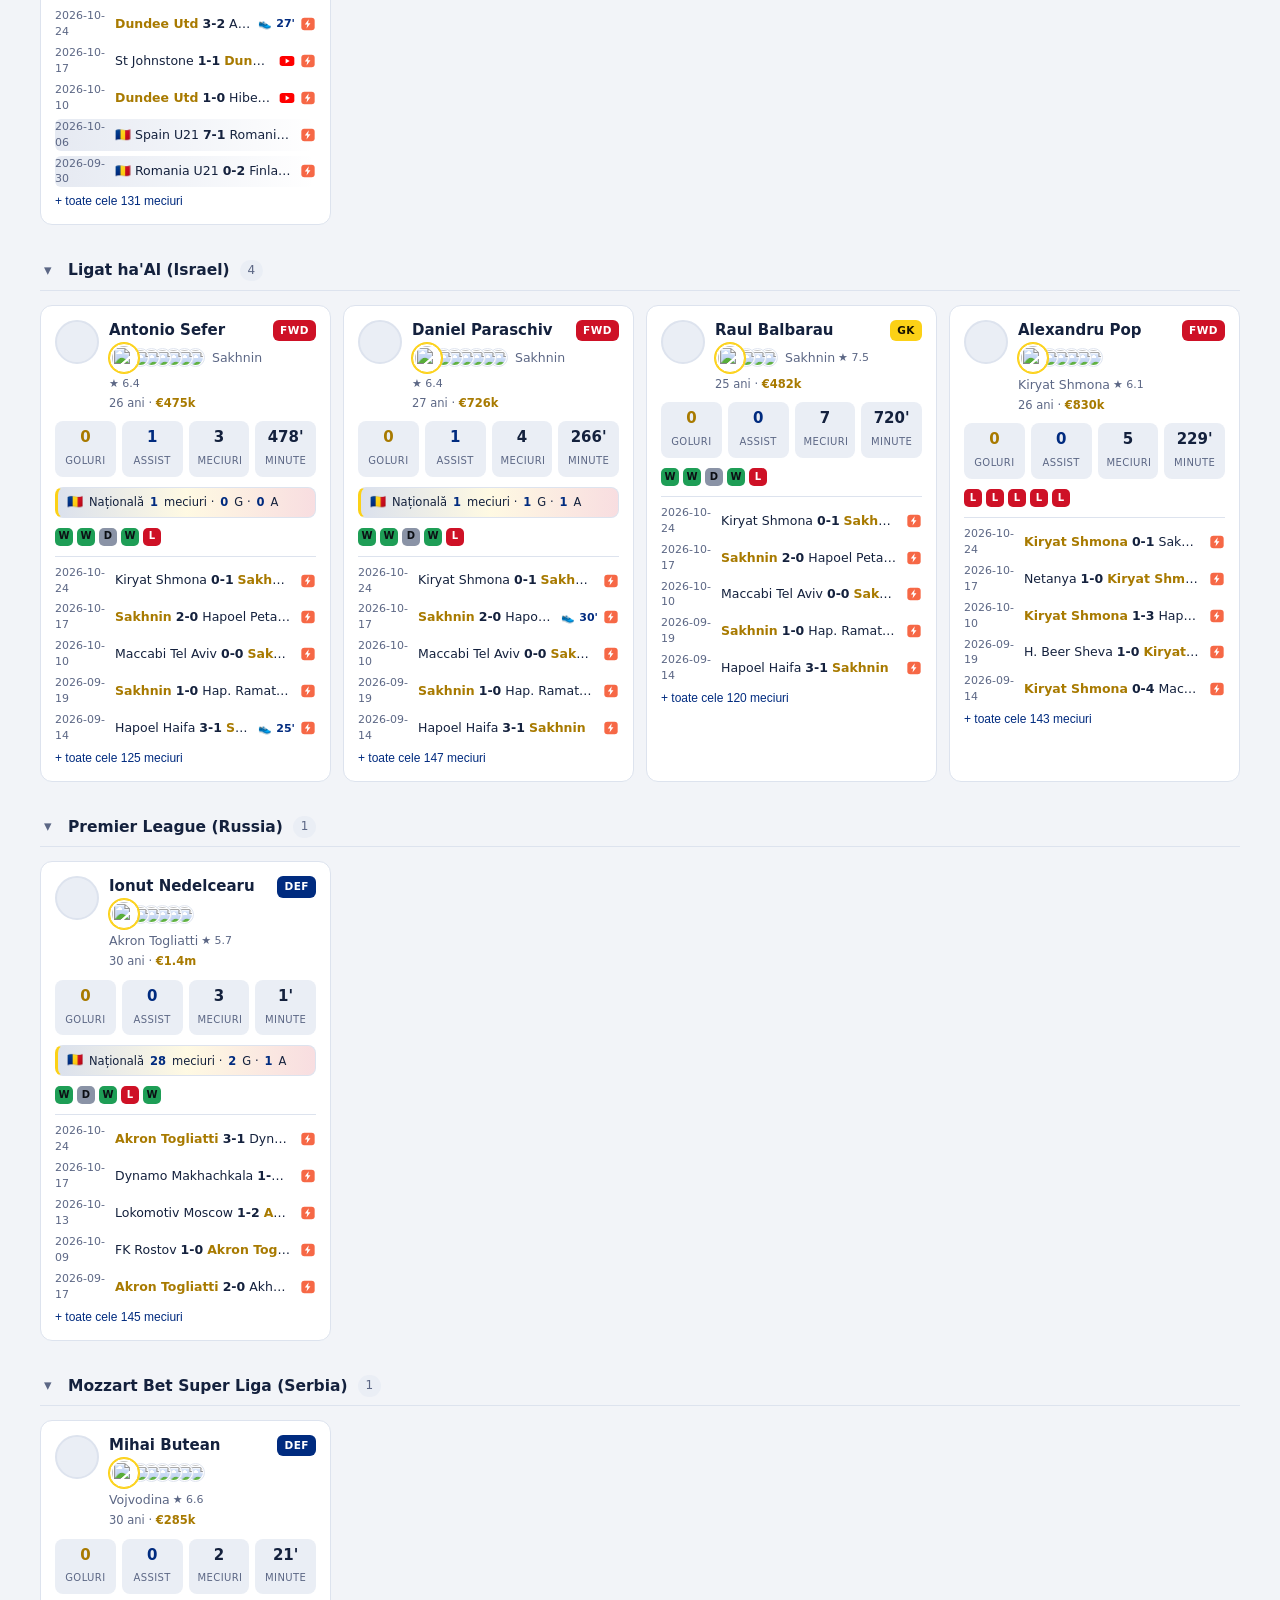
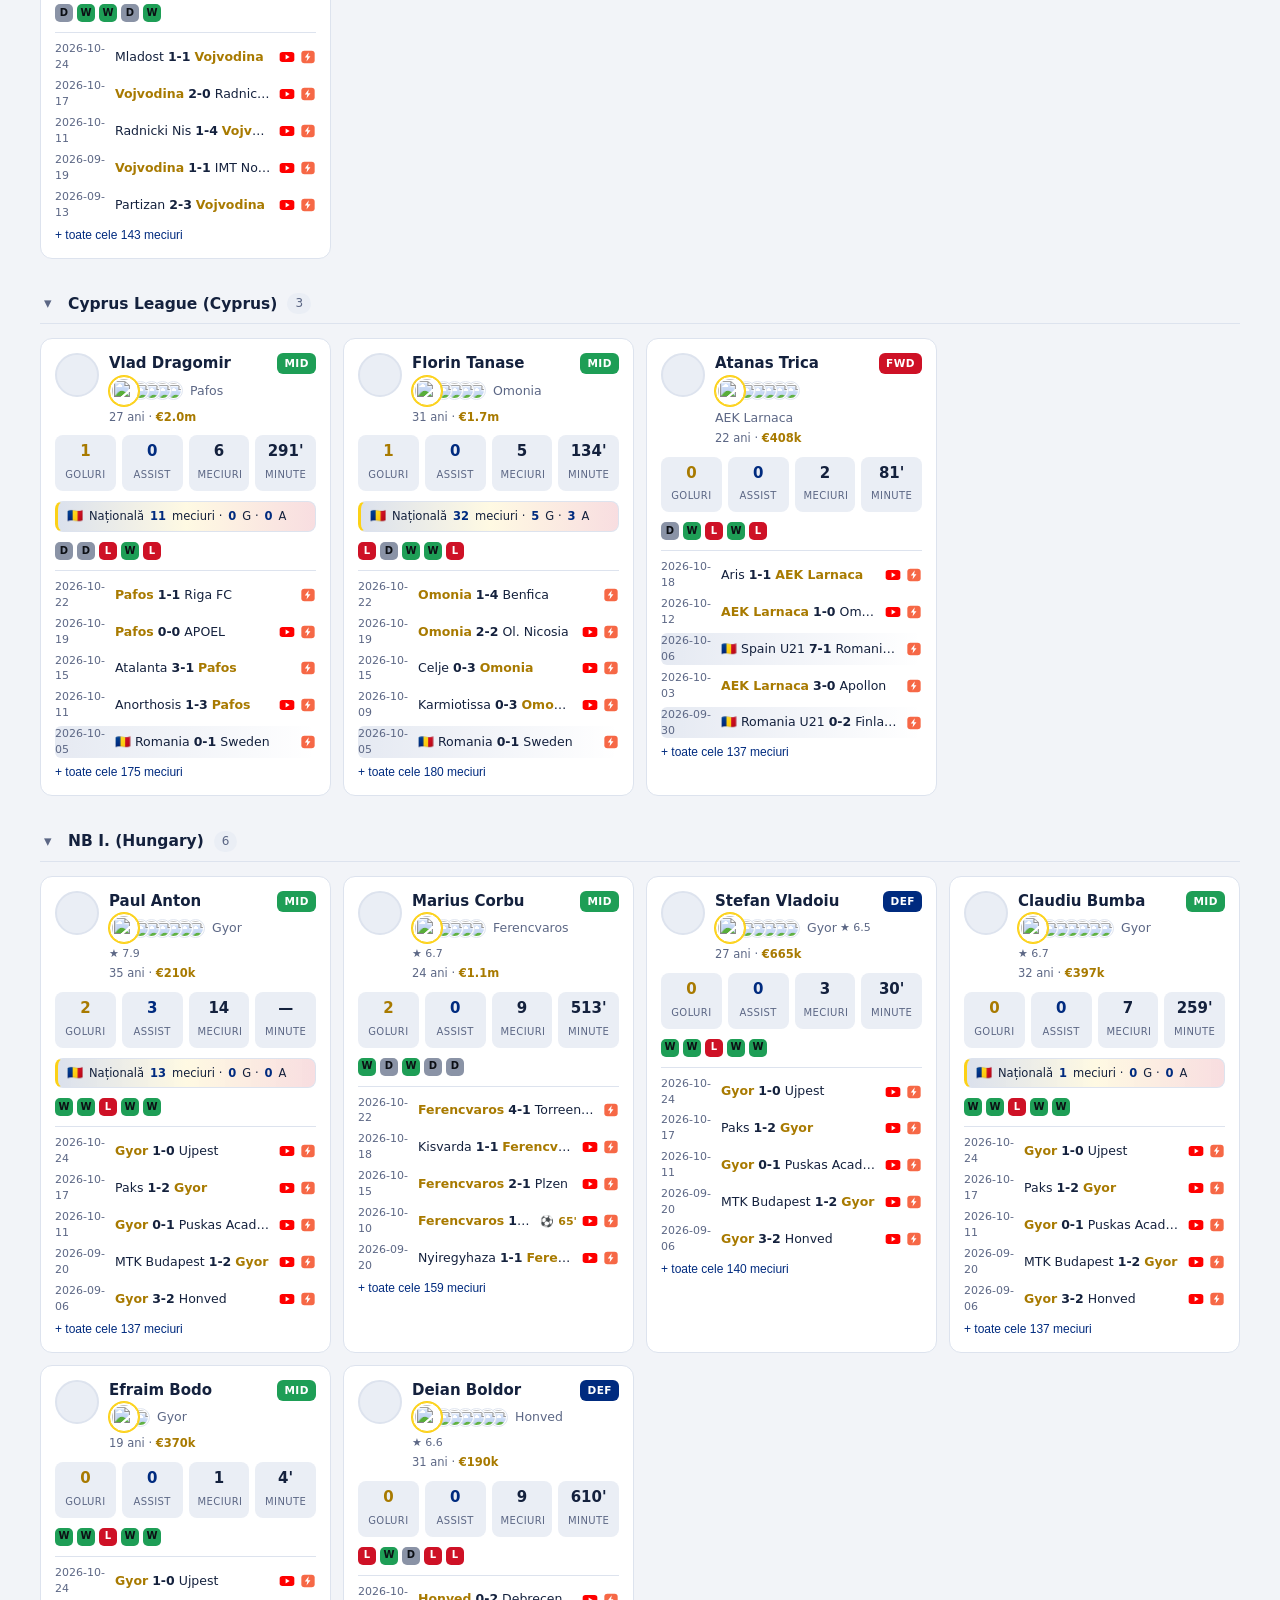
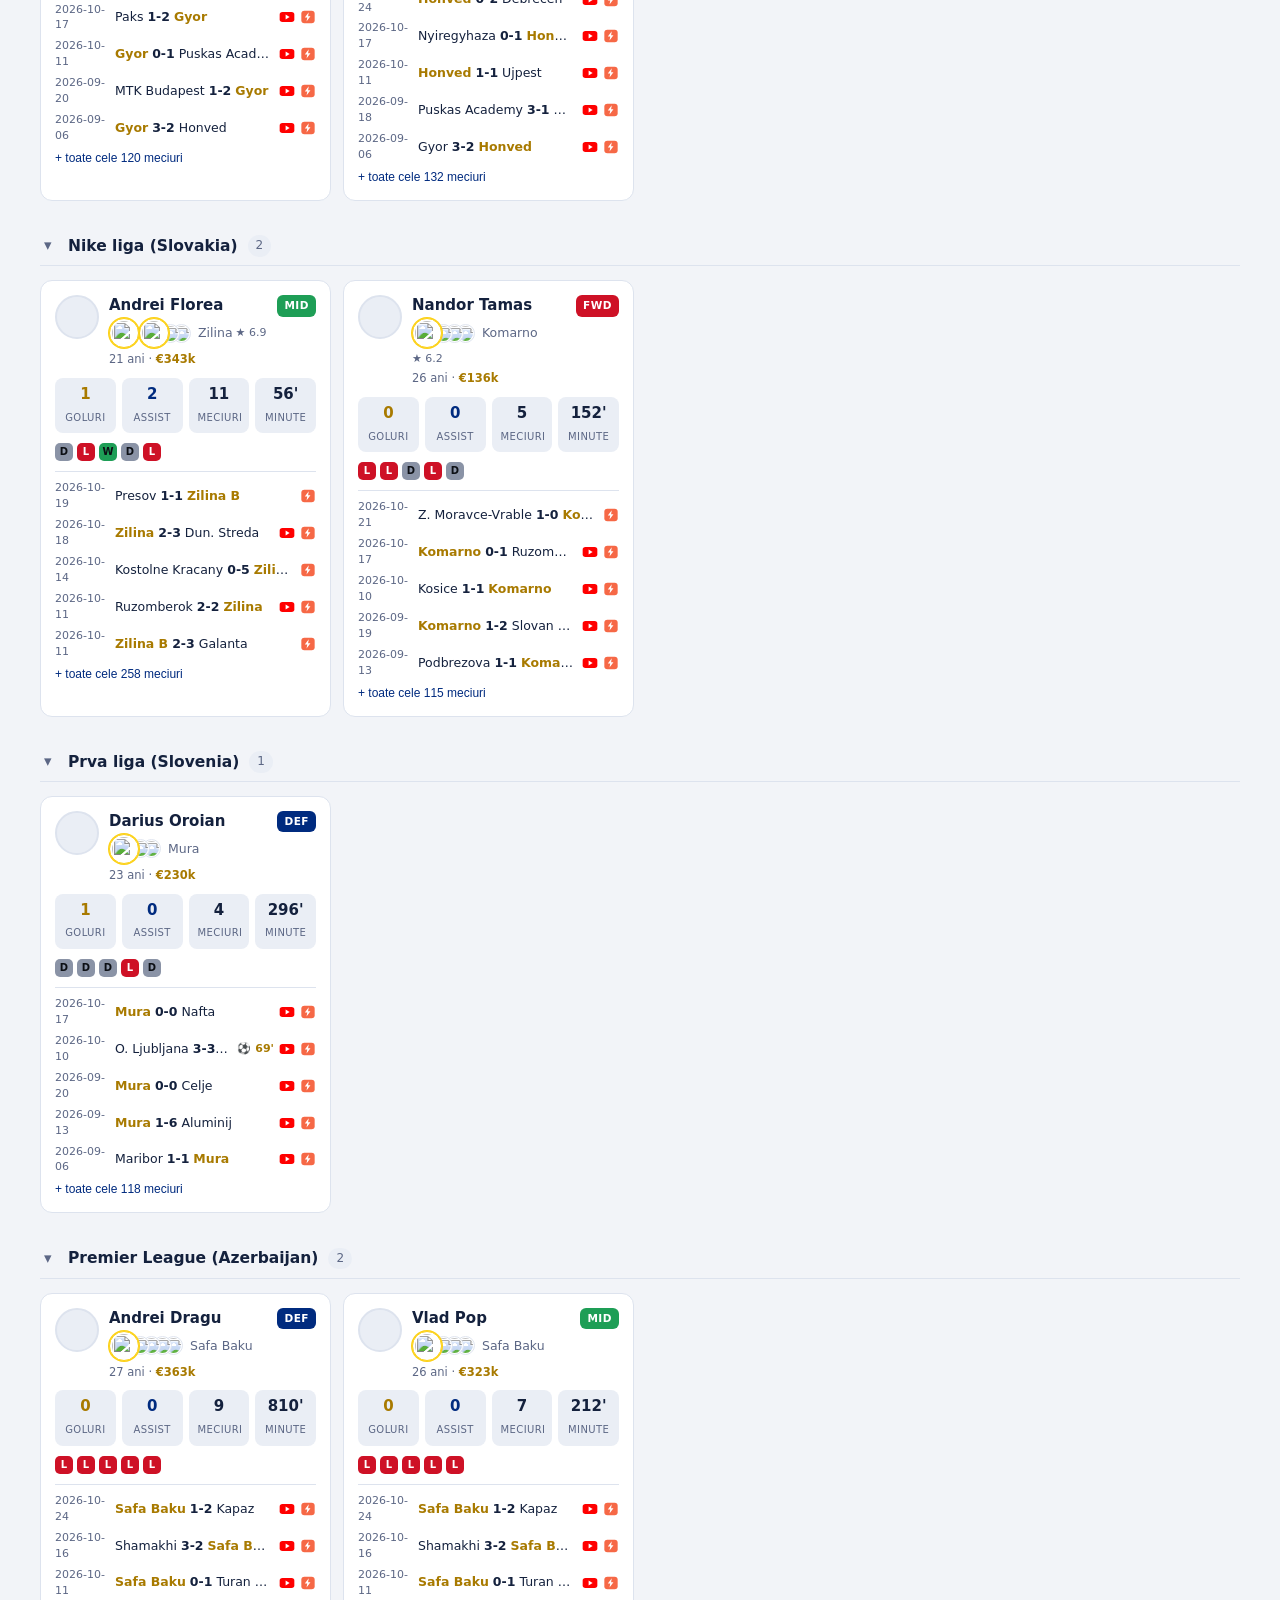
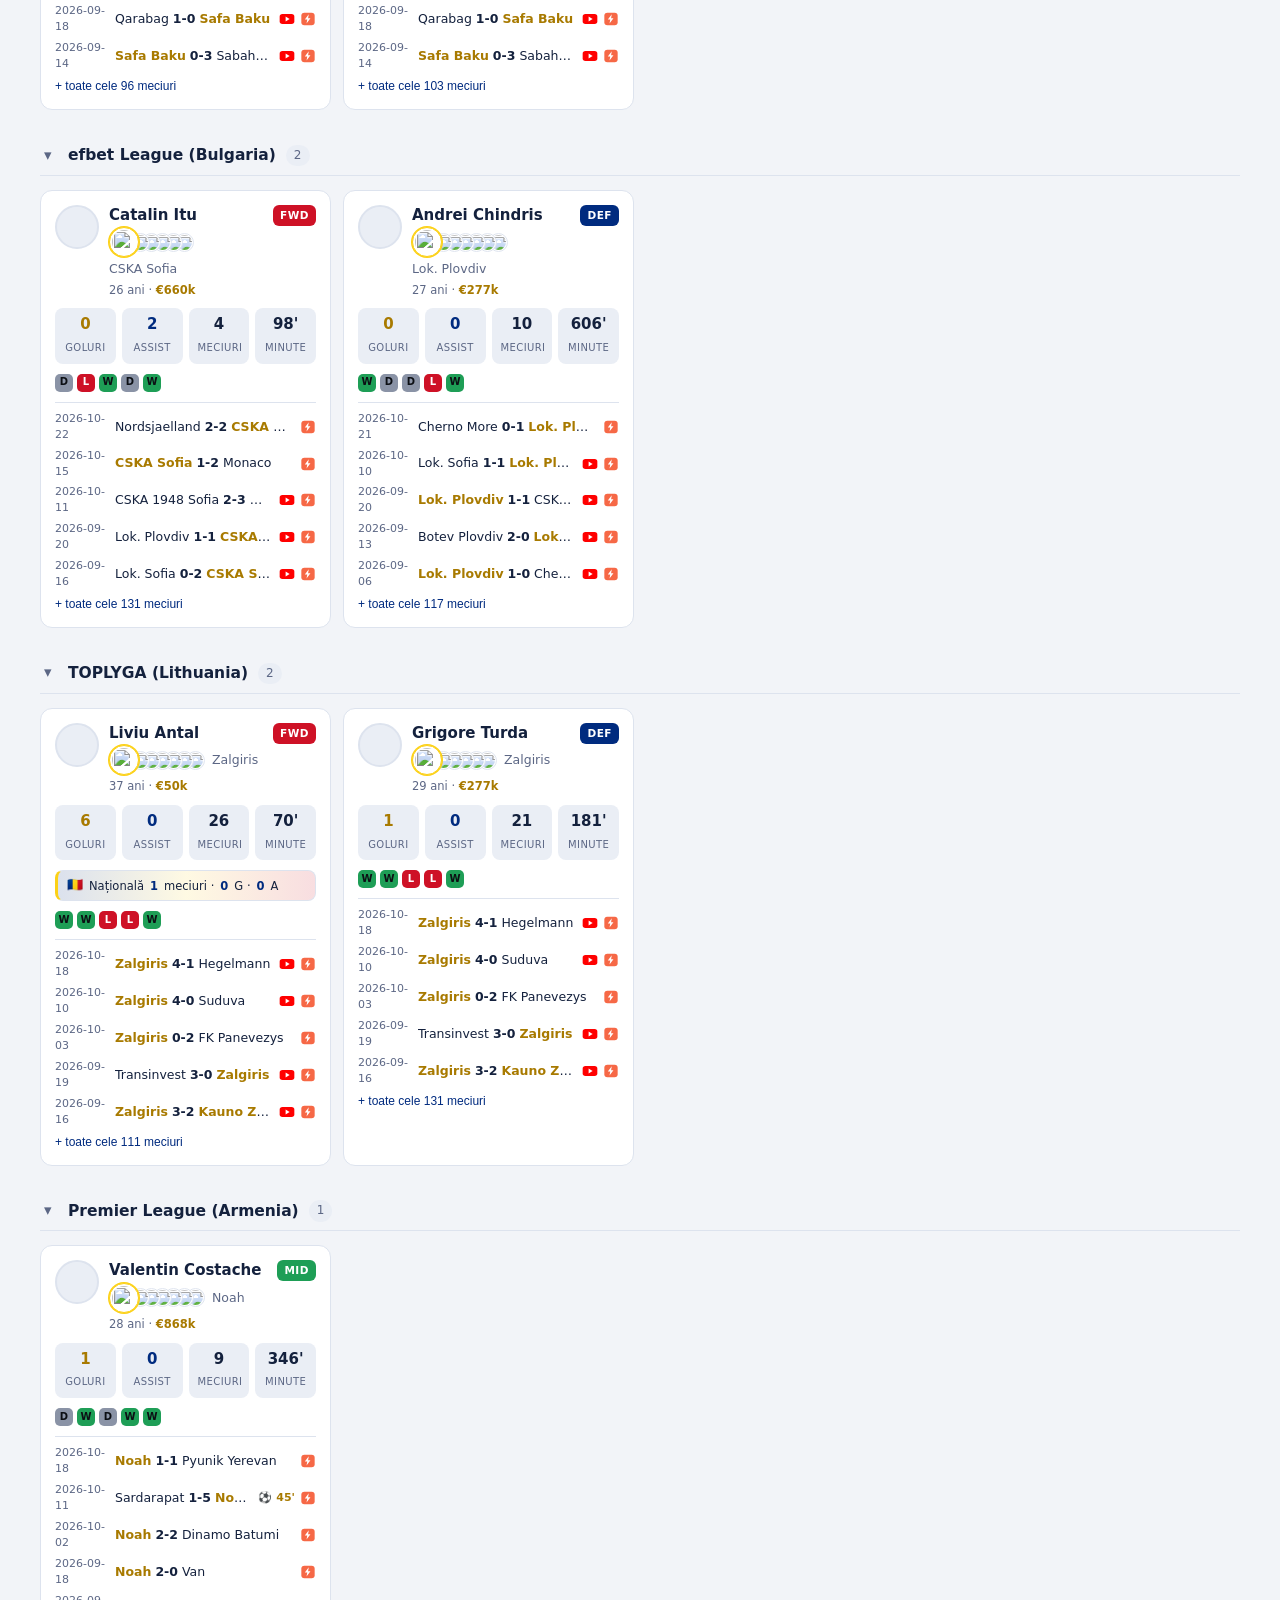
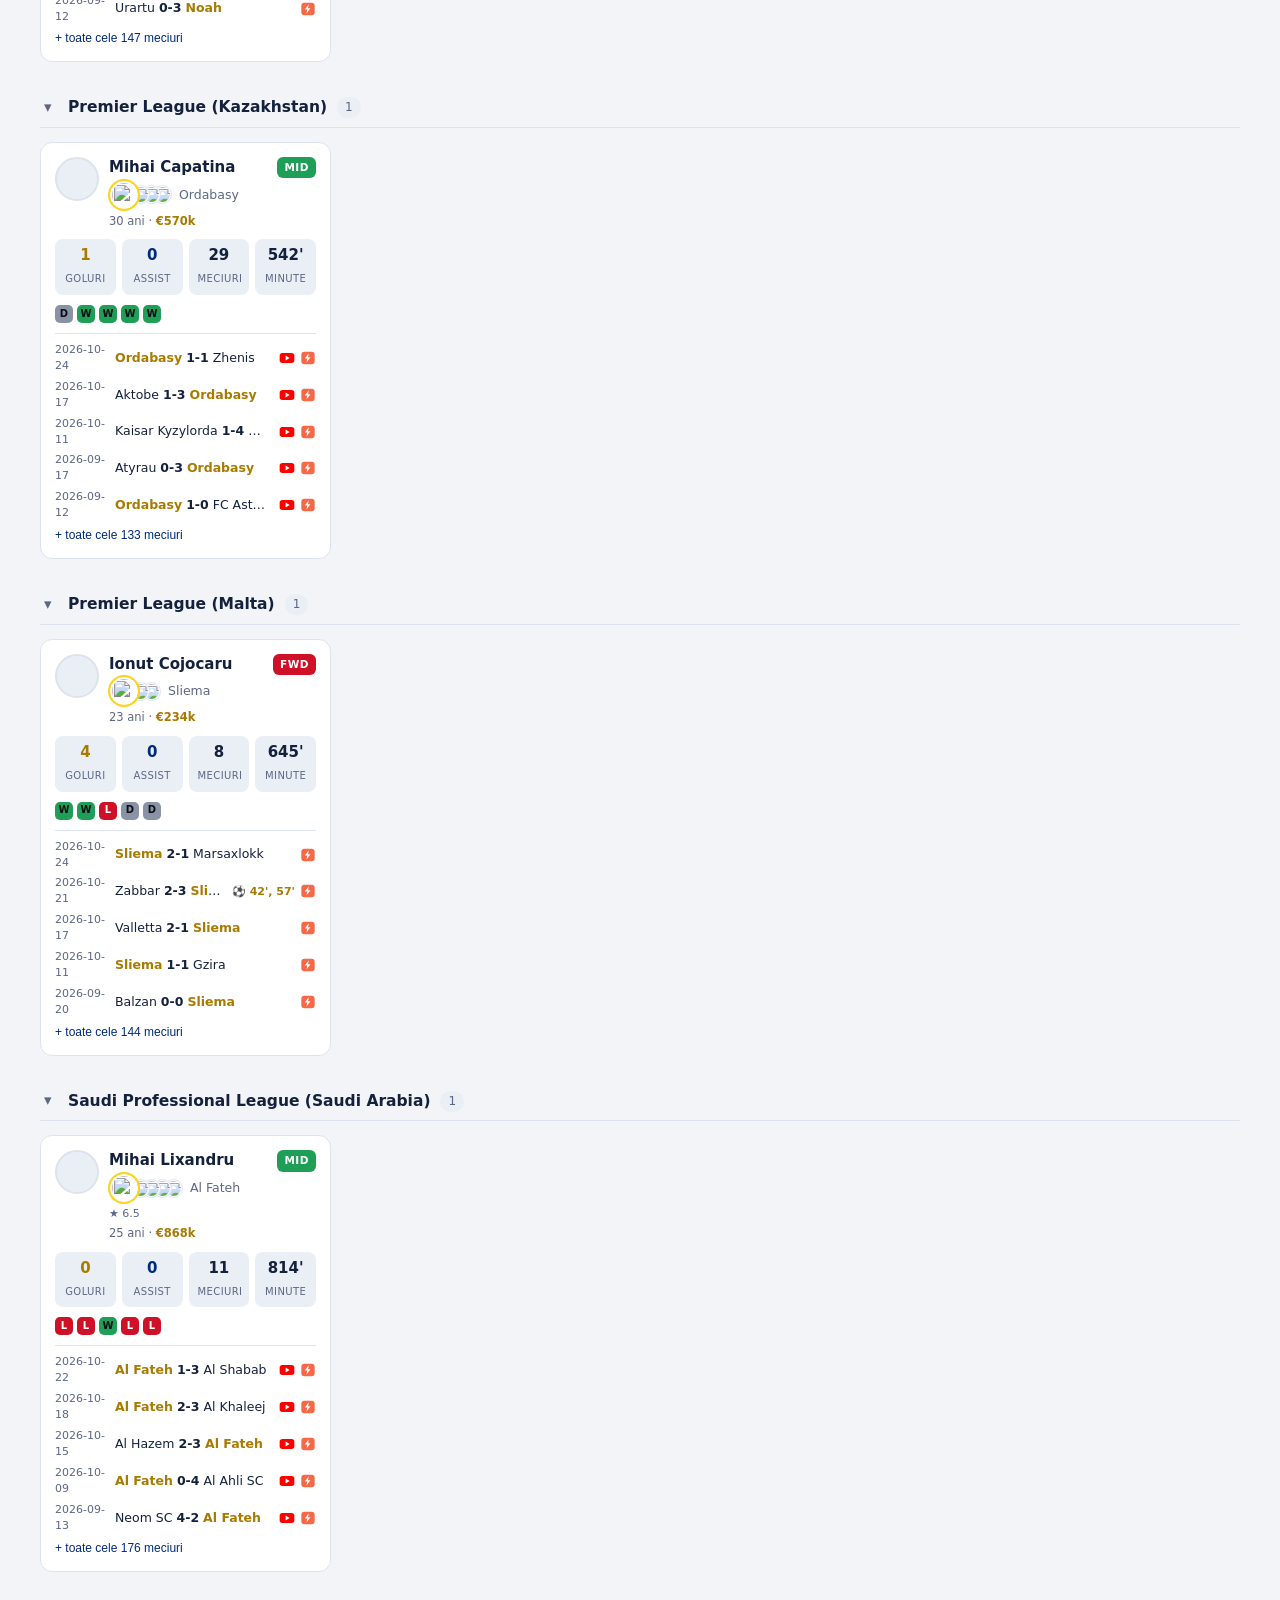
==== commit d7928a43: "feat: Scrape button, evening cron, cooldowns on manual refreshes - New "⟳ Scrape" button next to "↻ " ====
--- a/site/index.html
+++ b/site/index.html
@@ -34,7 +34,8 @@
         <option value="2y">Ultimii 2 ani</option>
         <option value="3y">Ultimii 3 ani</option>
       </select>
-      <button id="refresh" title="Reîncarcă linkurile YouTube">↻ Highlights</button>
+      <button id="refresh" class="trigger" title="Reîncarcă linkurile YouTube (~2 min)">↻ Highlights</button>
+      <button id="rescrape" class="trigger" title="Actualizare completă: meciuri noi, statistici și highlights (~10 min)">⟳ Scrape</button>
       <div class="views" role="group" aria-label="Vizualizare">
         <button class="view-btn" data-view="classic" title="Vizualizare clasică">▦ Clasic</button>
         <button class="view-btn" data-view="arcade" title="Vizualizare arcade">🎮 Arcade</button>
@@ -79,7 +80,7 @@
         <li>Banda <b>🇷🇴 Națională</b> arată meciurile, golurile și paselele la echipa națională; ⚽/👟 includ și <b>minutul</b>.</li>
         <li>Echipa jucătorului e evidențiată cu <b class="hl">galben</b> în fiecare rezultat.</li>
         <li><b>▦ Clasic / 🎮 Arcade</b> — două moduri de vizualizare; în Arcade alegi jucătorii cu săgețile sau click</li>
-        <li><b>↻ Highlights</b> reîmprospătează video · <b>💻 ☀️ 🌙</b> schimbă tema</li>
+        <li><b>↻ Highlights</b> reîmprospătează video · <b>⟳ Scrape</b> aduce meciurile noi · <b>💻 ☀️ 🌙</b> schimbă tema</li>
       </ul>
       <button id="intro-close" class="intro-close">Am înțeles</button>
     </div>
--- a/site/styles.css
+++ b/site/styles.css
@@ -94,12 +94,12 @@
 }
 .fsel:focus { border-color: var(--ro-yellow); }
 .fsel option { color: #14213d; background: #fff; }
-#refresh {
+#refresh, #rescrape {
   background: var(--ro-yellow); color: #1a1300; border: none;
   border-radius: 999px; padding: 8px 14px; font-weight: 700;
   font-size: 13px; cursor: pointer; white-space: nowrap;
 }
-#refresh:disabled { opacity: .6; cursor: default; }
+#refresh:disabled, #rescrape:disabled { opacity: .6; cursor: default; }
 .updated { color: rgba(255,255,255,.72); font-size: 12px; white-space: nowrap; }
 
 /* Layout */
@@ -338,12 +338,31 @@
 .nat-block { background: var(--panel); border: 1px solid var(--line); border-radius: var(--radius); padding: 16px; }
 .nat-h { margin: 0 0 12px; font-size: 17px; display: flex; align-items: center; gap: 8px; }
 .nat-sub { font-size: 11px; text-transform: uppercase; letter-spacing: .5px; color: var(--muted); margin: 16px 0 6px; }
-.nat-res { display: grid; grid-template-columns: 62px 1fr auto; align-items: center; gap: 8px; padding: 6px 0; border-bottom: 1px solid var(--line); font-size: 12.5px; }
+.nat-controls { color: var(--muted); font-size: 12.5px; margin-bottom: 14px; display: flex; align-items: center; gap: 6px; }
+.nat-controls select { background: var(--panel); border: 1px solid var(--line); color: var(--text); border-radius: 8px; padding: 4px 8px; font-size: 12.5px; cursor: pointer; outline: none; }
+.nat-res { display: grid; grid-template-columns: 22px 54px 1fr auto; align-items: center; gap: 8px; padding: 6px 0; border-bottom: 1px solid var(--line); font-size: 12.5px; }
 .nat-res:last-child { border-bottom: none; }
 .nat-res .date { color: var(--muted); font-size: 11px; }
+.wdl.dot { width: 18px; height: 18px; }
 .nat-fix { min-width: 0; }
 .nat-line { overflow: hidden; text-overflow: ellipsis; }
 .nat-comp { font-size: 10.5px; color: var(--muted); margin-top: 1px; }
+
+.wdl-sum { background: var(--panel-2); border-radius: 10px; padding: 10px 12px; margin: 12px 0 4px; }
+.wdl-counts { font-size: 13px; display: flex; align-items: center; gap: 4px; flex-wrap: wrap; }
+.wdl-counts b { font-size: 17px; }
+.wdl-counts b.w { color: var(--win); }
+.wdl-counts b.d { color: var(--draw); }
+.wdl-counts b.l { color: var(--loss); }
+.wdl-rate { margin-left: auto; font-weight: 800; color: var(--accent); }
+.wdl-n { color: var(--muted); font-size: 11px; }
+.wdl-form { display: flex; gap: 3px; margin-top: 8px; flex-wrap: wrap; }
+.wdl-form .dot { width: 16px; height: 16px; font-size: 9px; }
+
+.fifa { font-size: 12px; font-weight: 700; background: var(--panel-2); border: 1px solid var(--line);
+  border-radius: 999px; padding: 3px 10px; margin-left: auto; white-space: nowrap; }
+.fifa .up { color: var(--win); }
+.fifa .down { color: var(--loss); }
 
 .standings { border: 1px solid var(--line); border-radius: 10px; overflow: hidden; }
 .standings-title { background: var(--panel-2); padding: 8px 12px; font-weight: 700; font-size: 12.5px; }
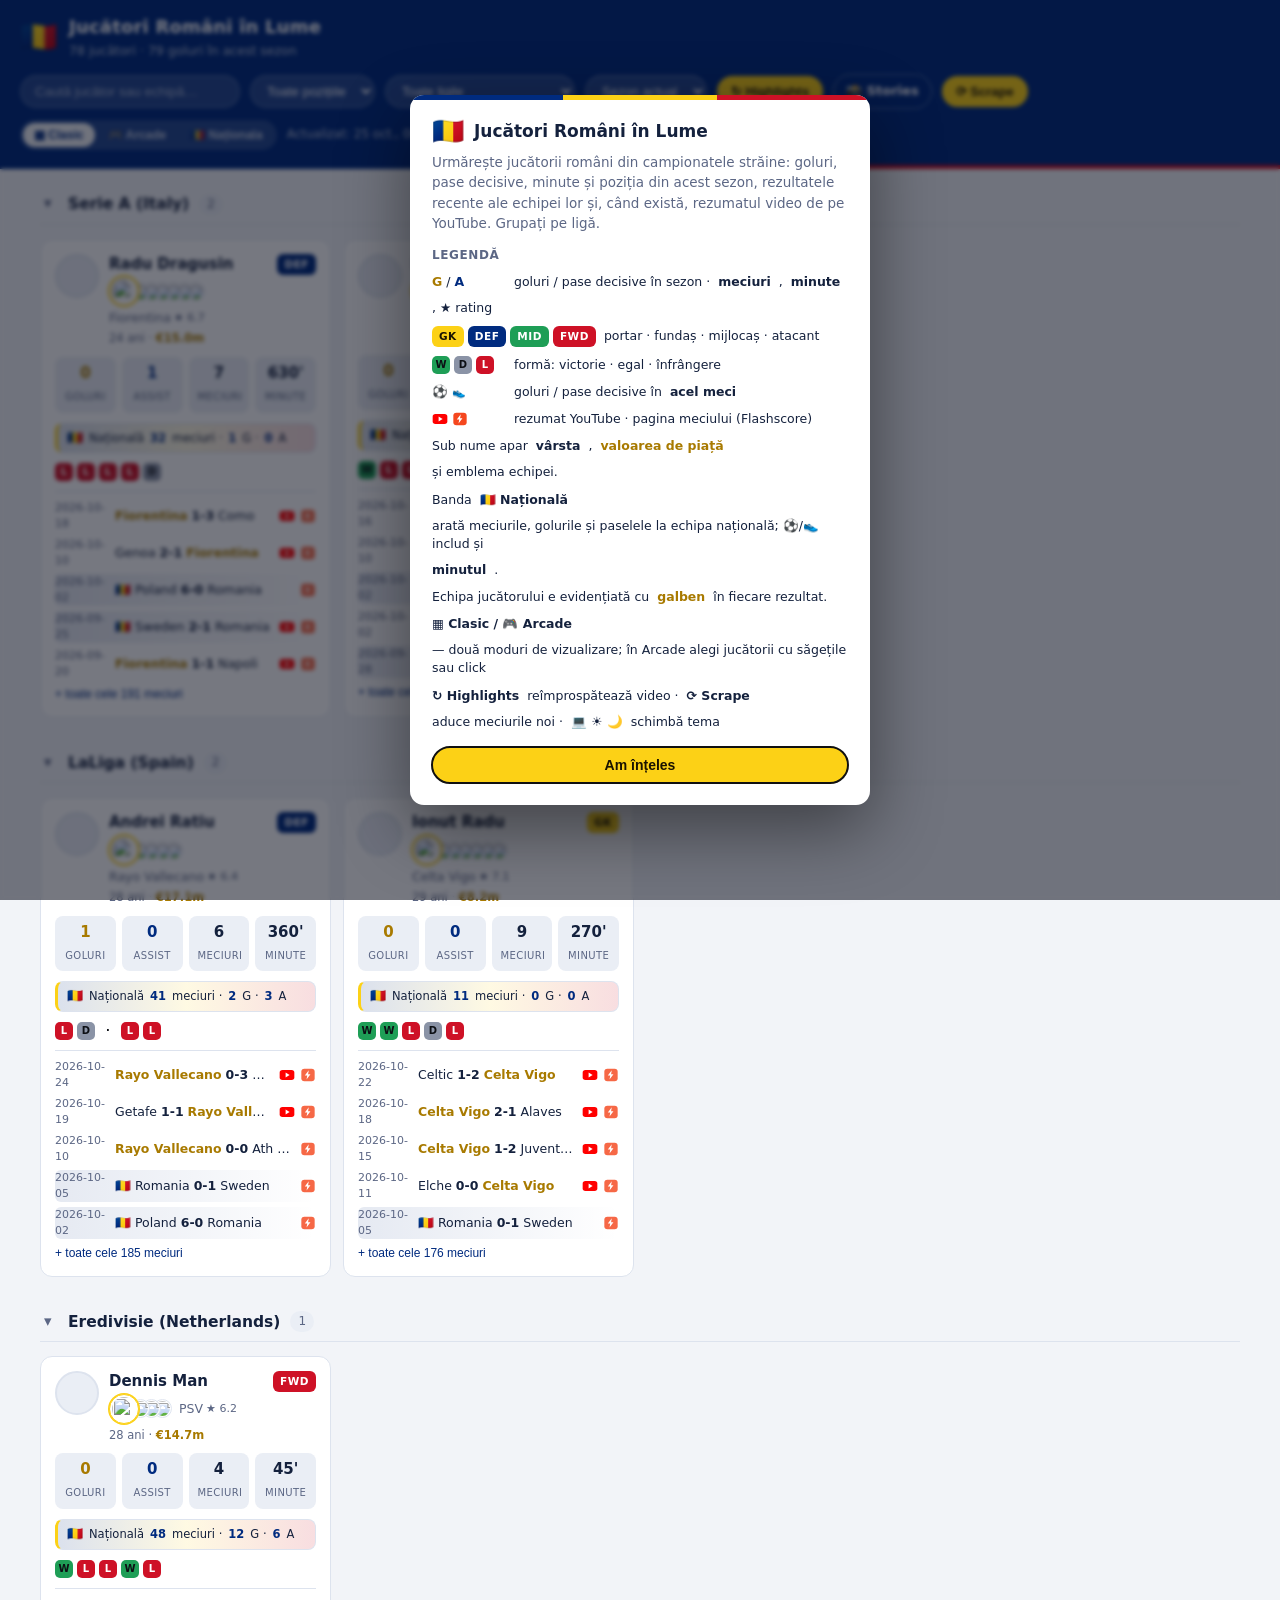
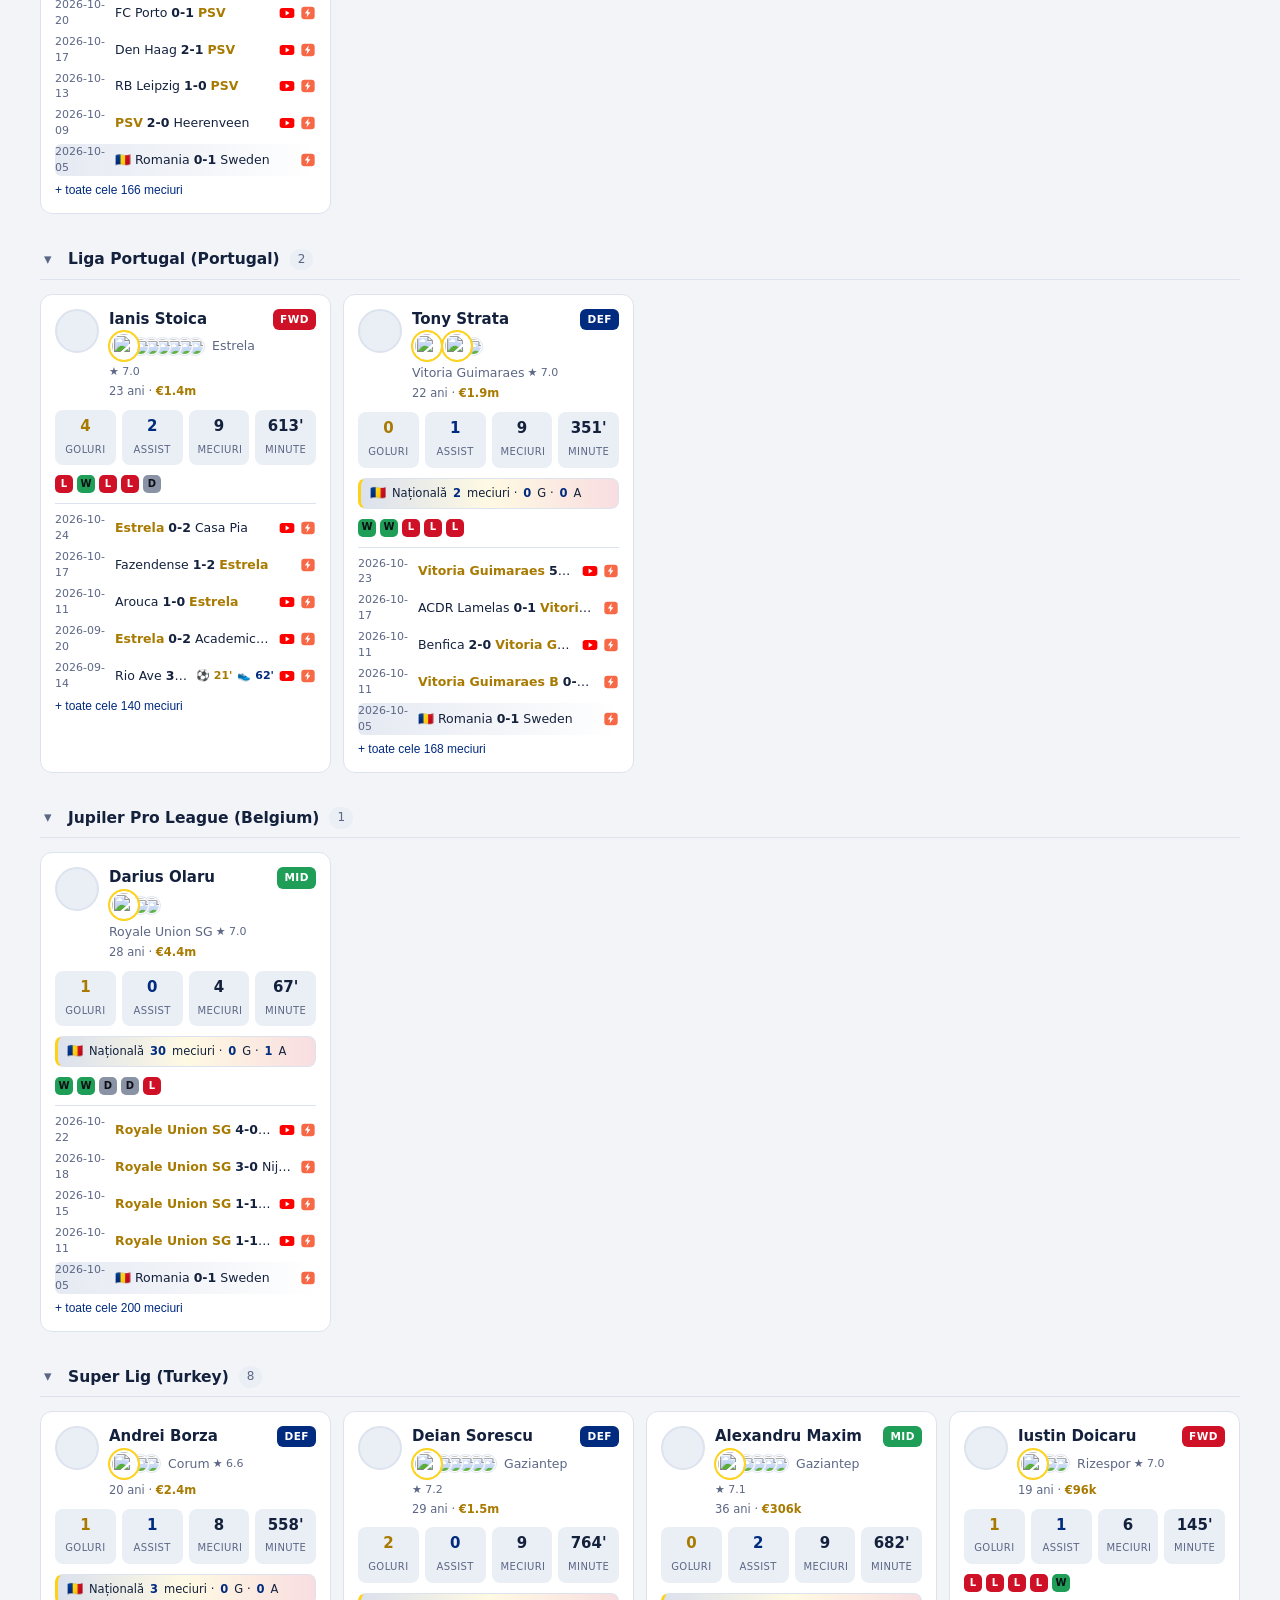
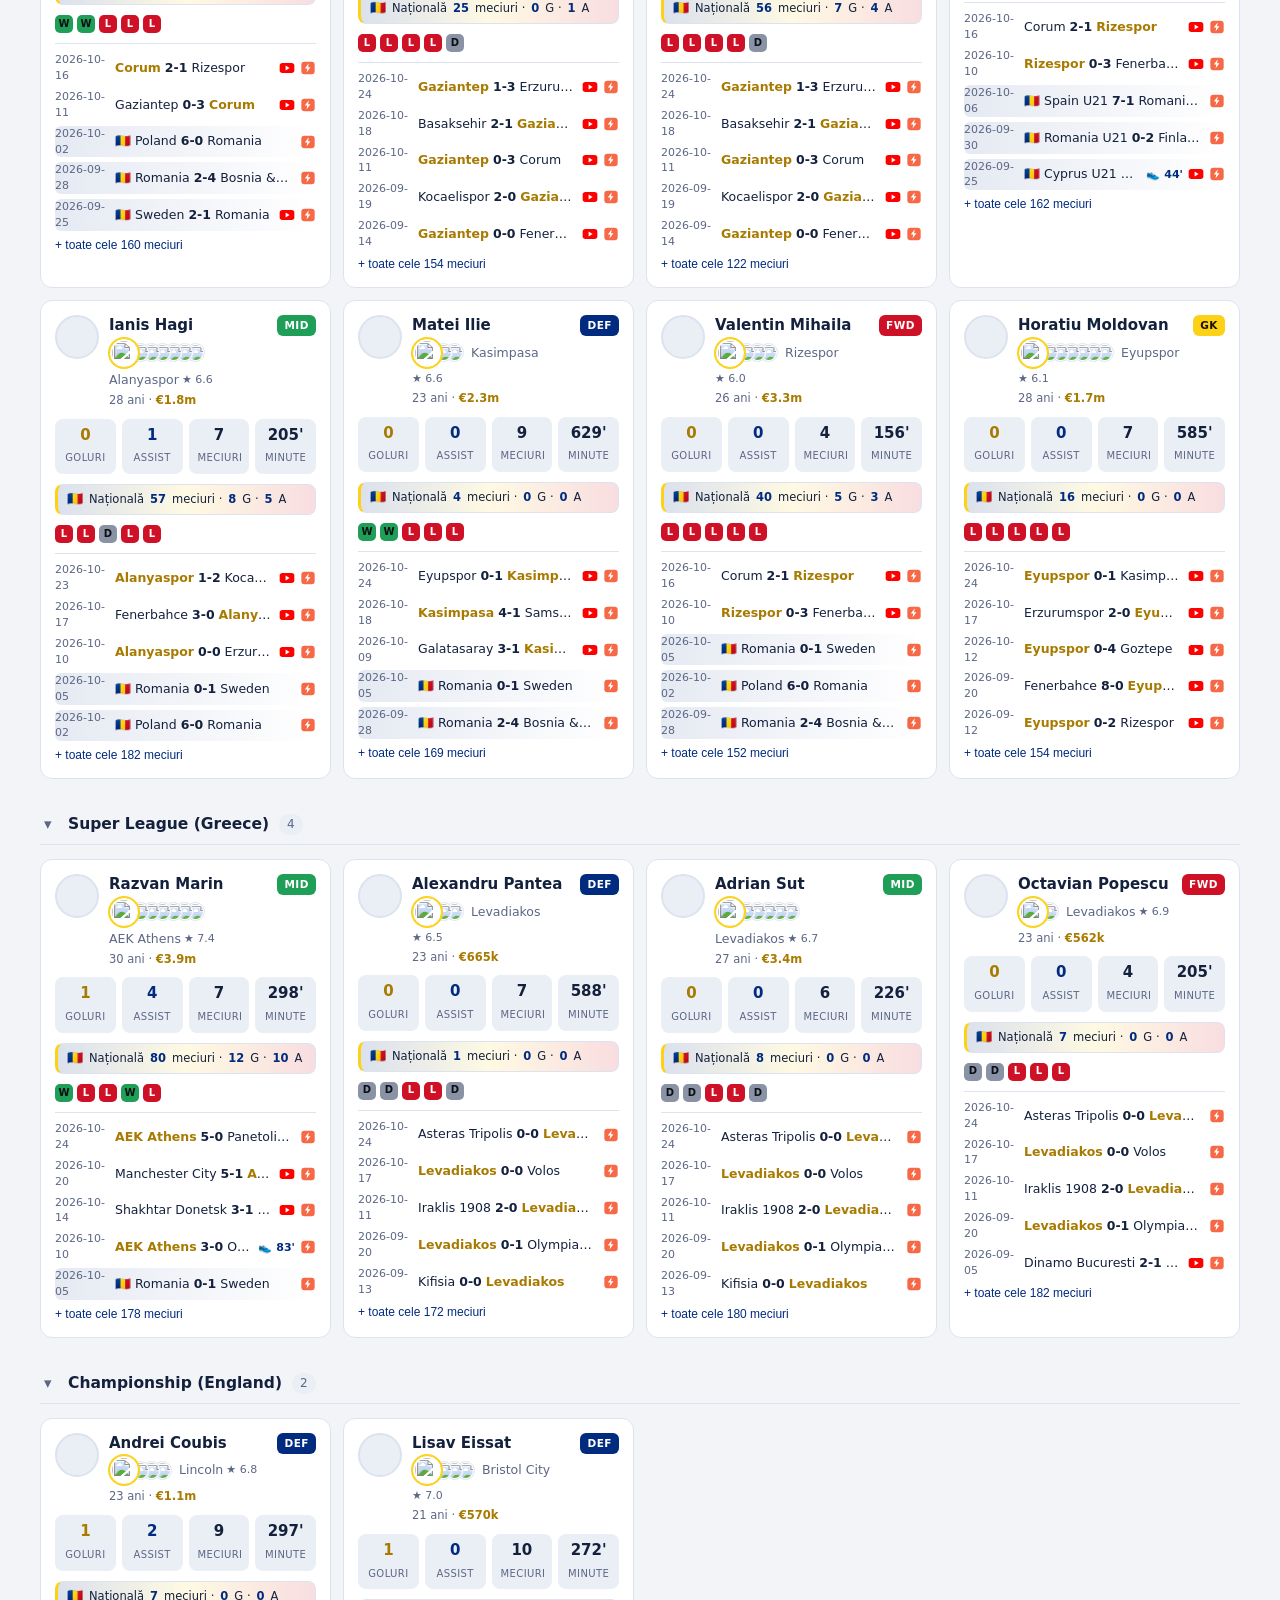
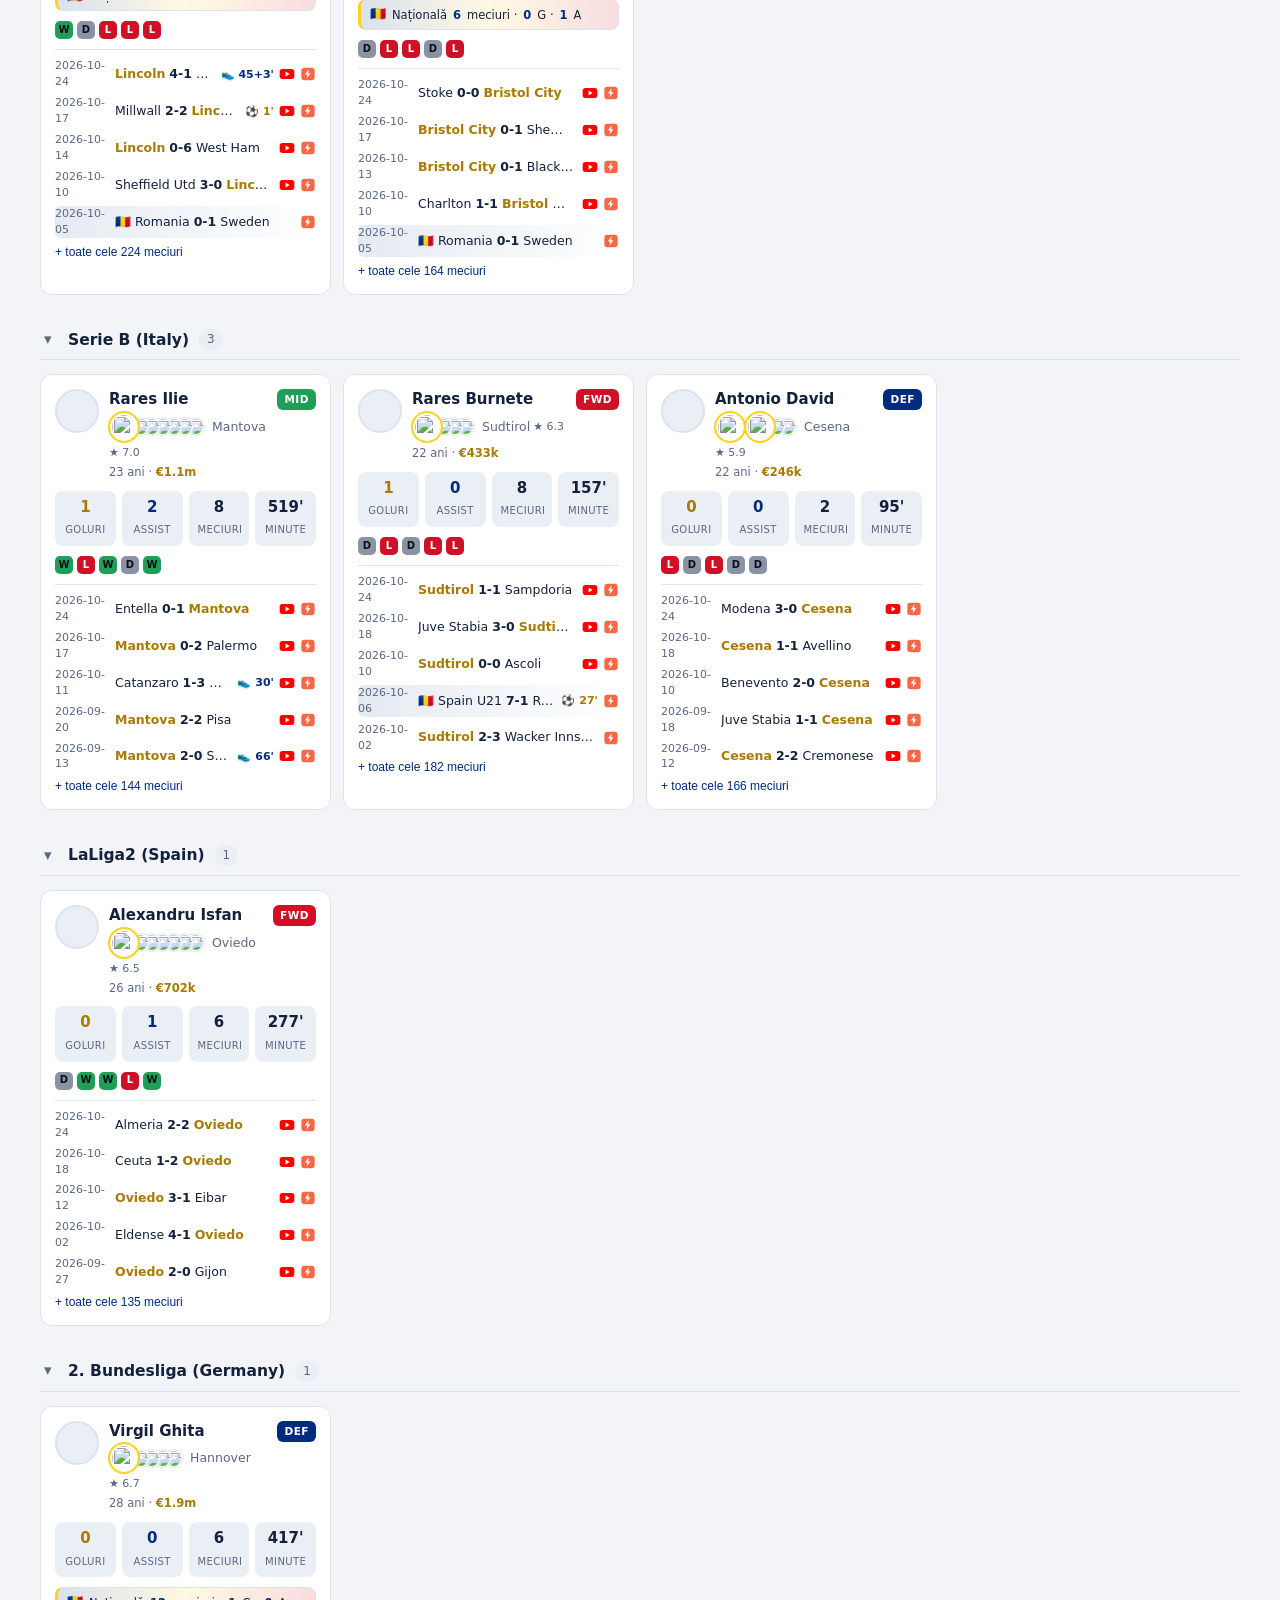
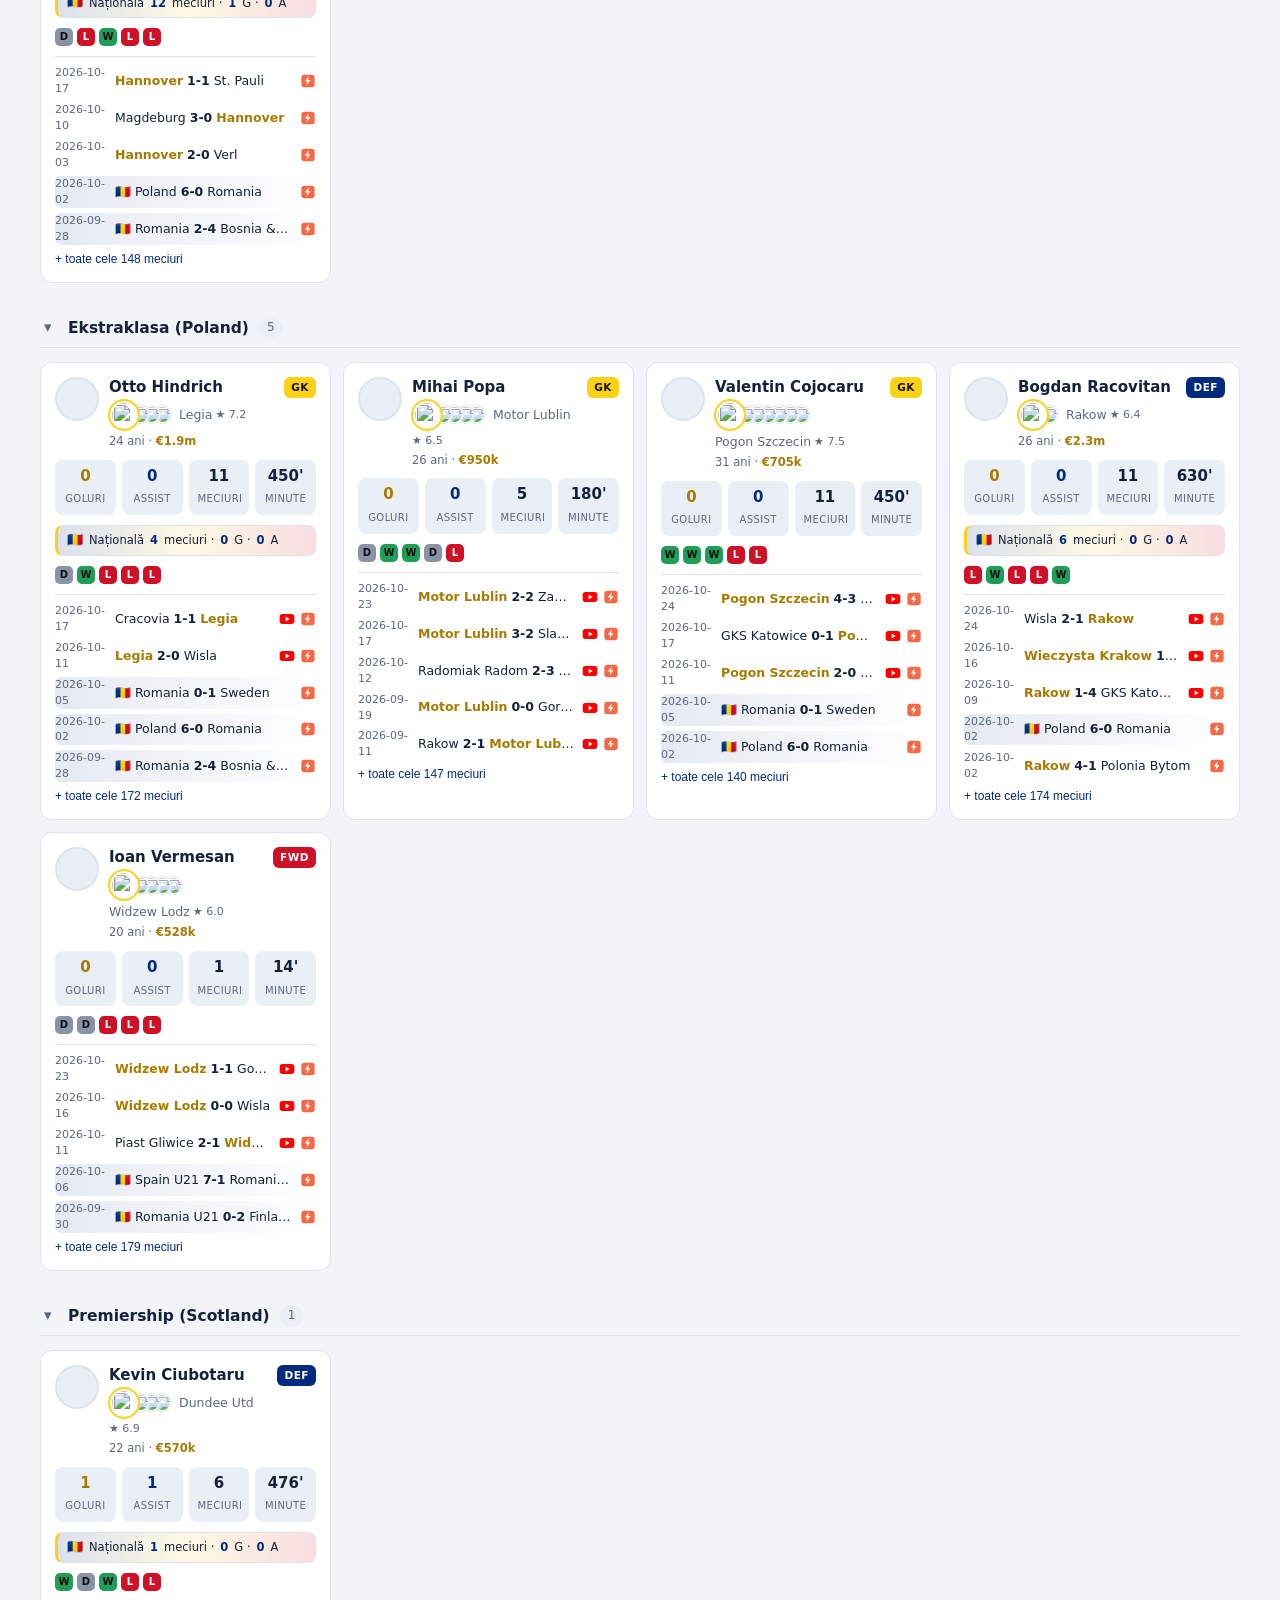
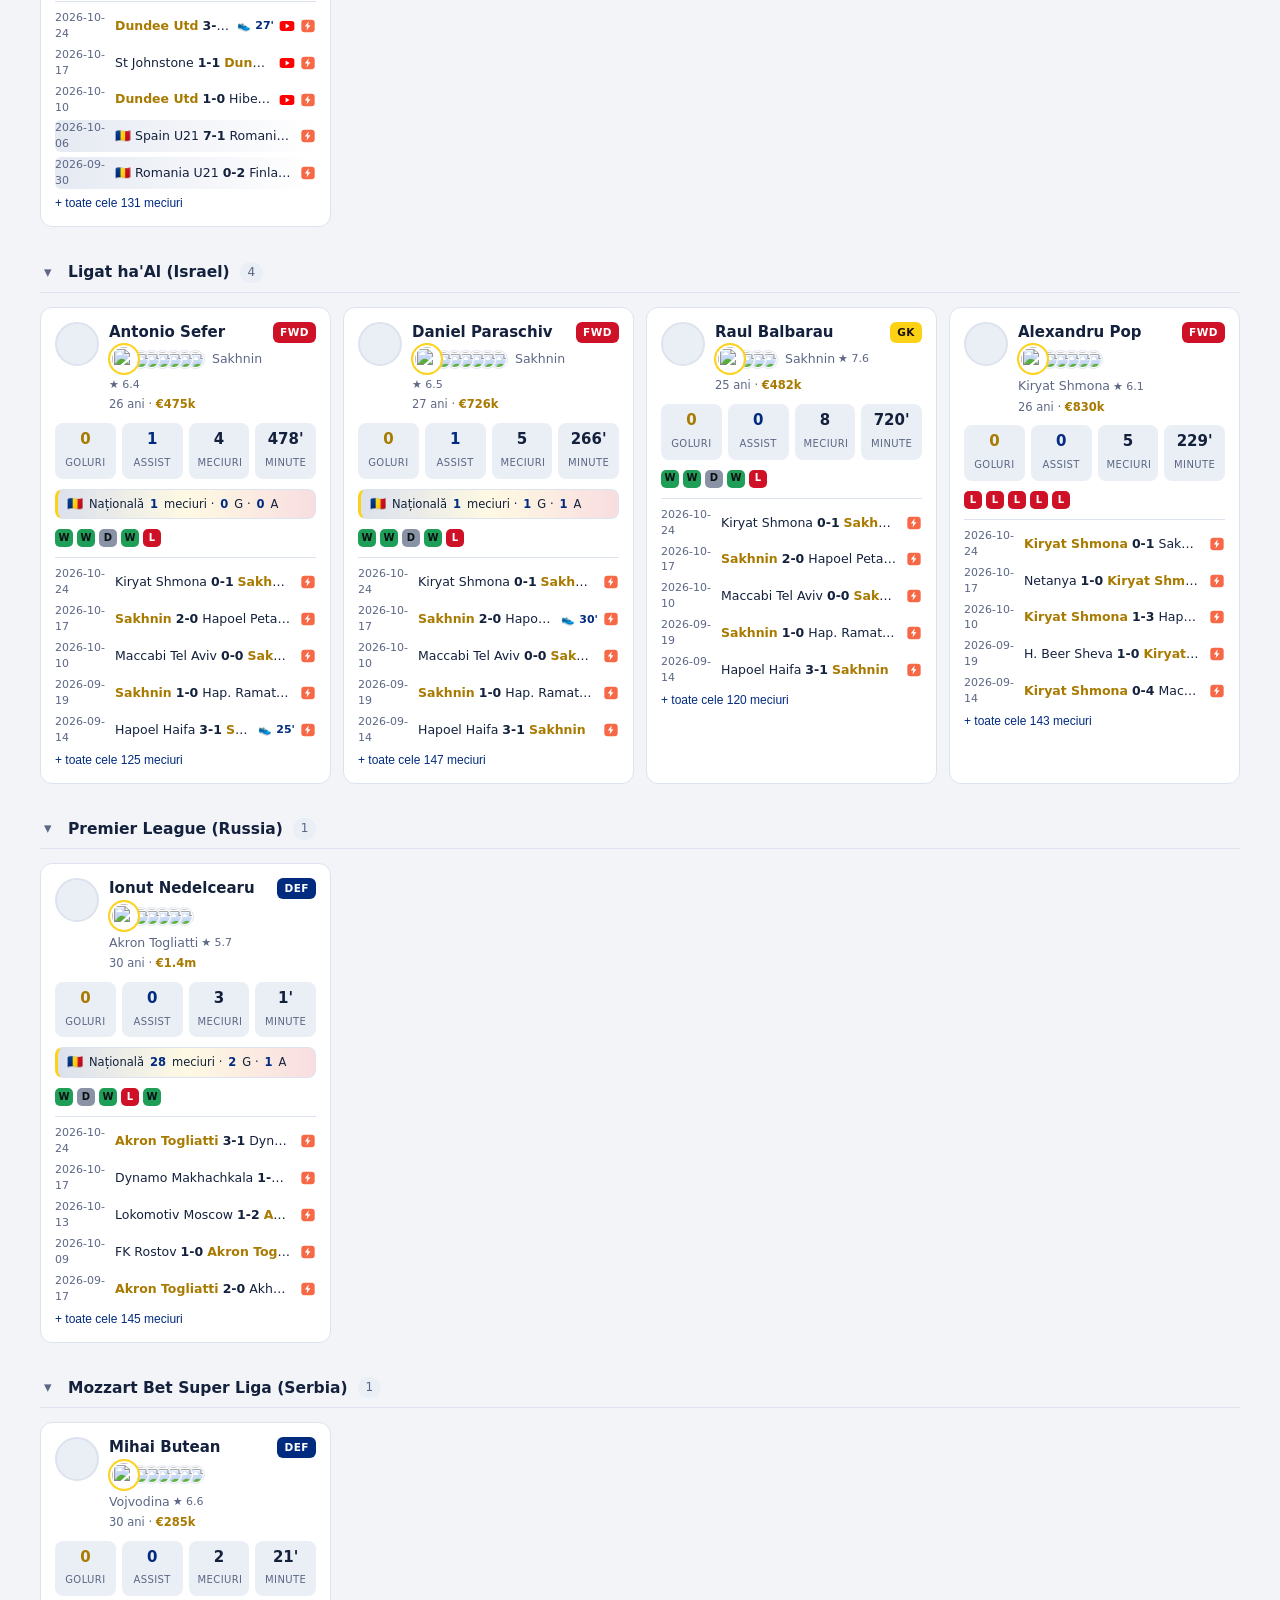
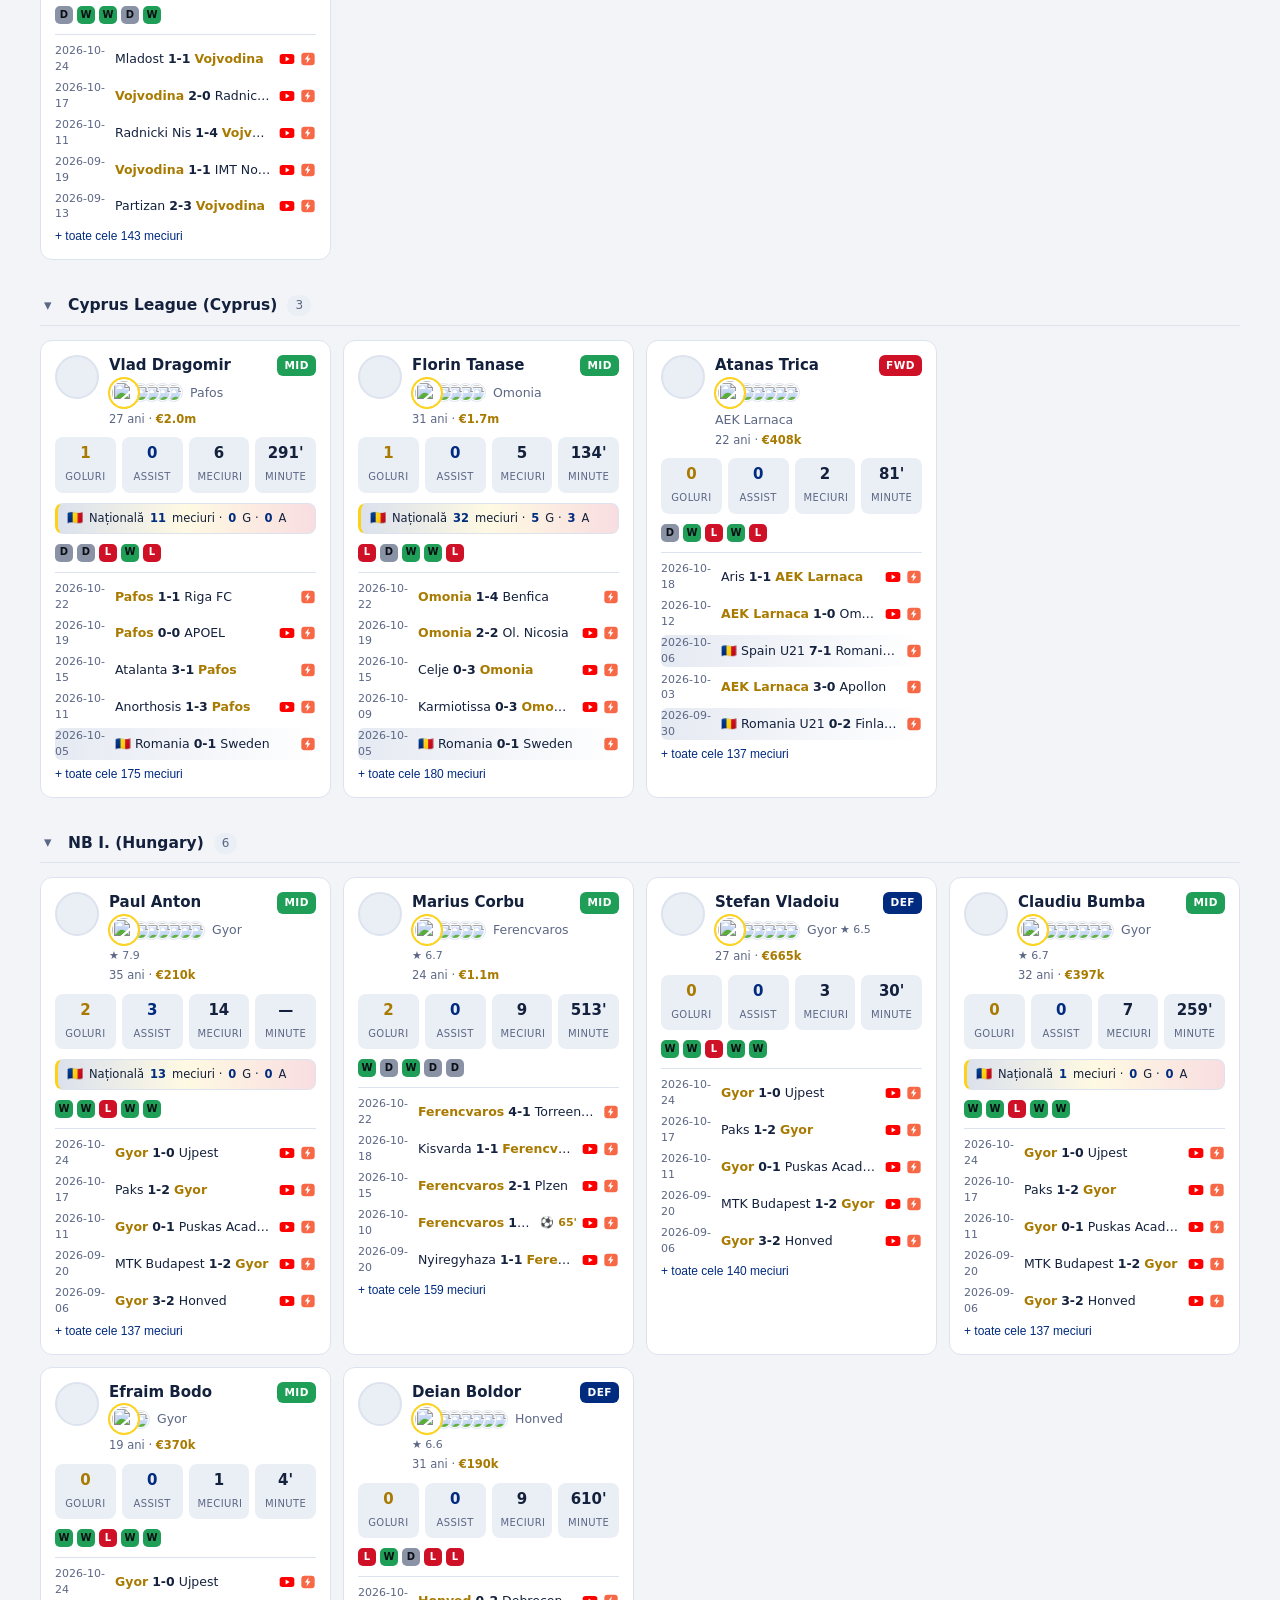
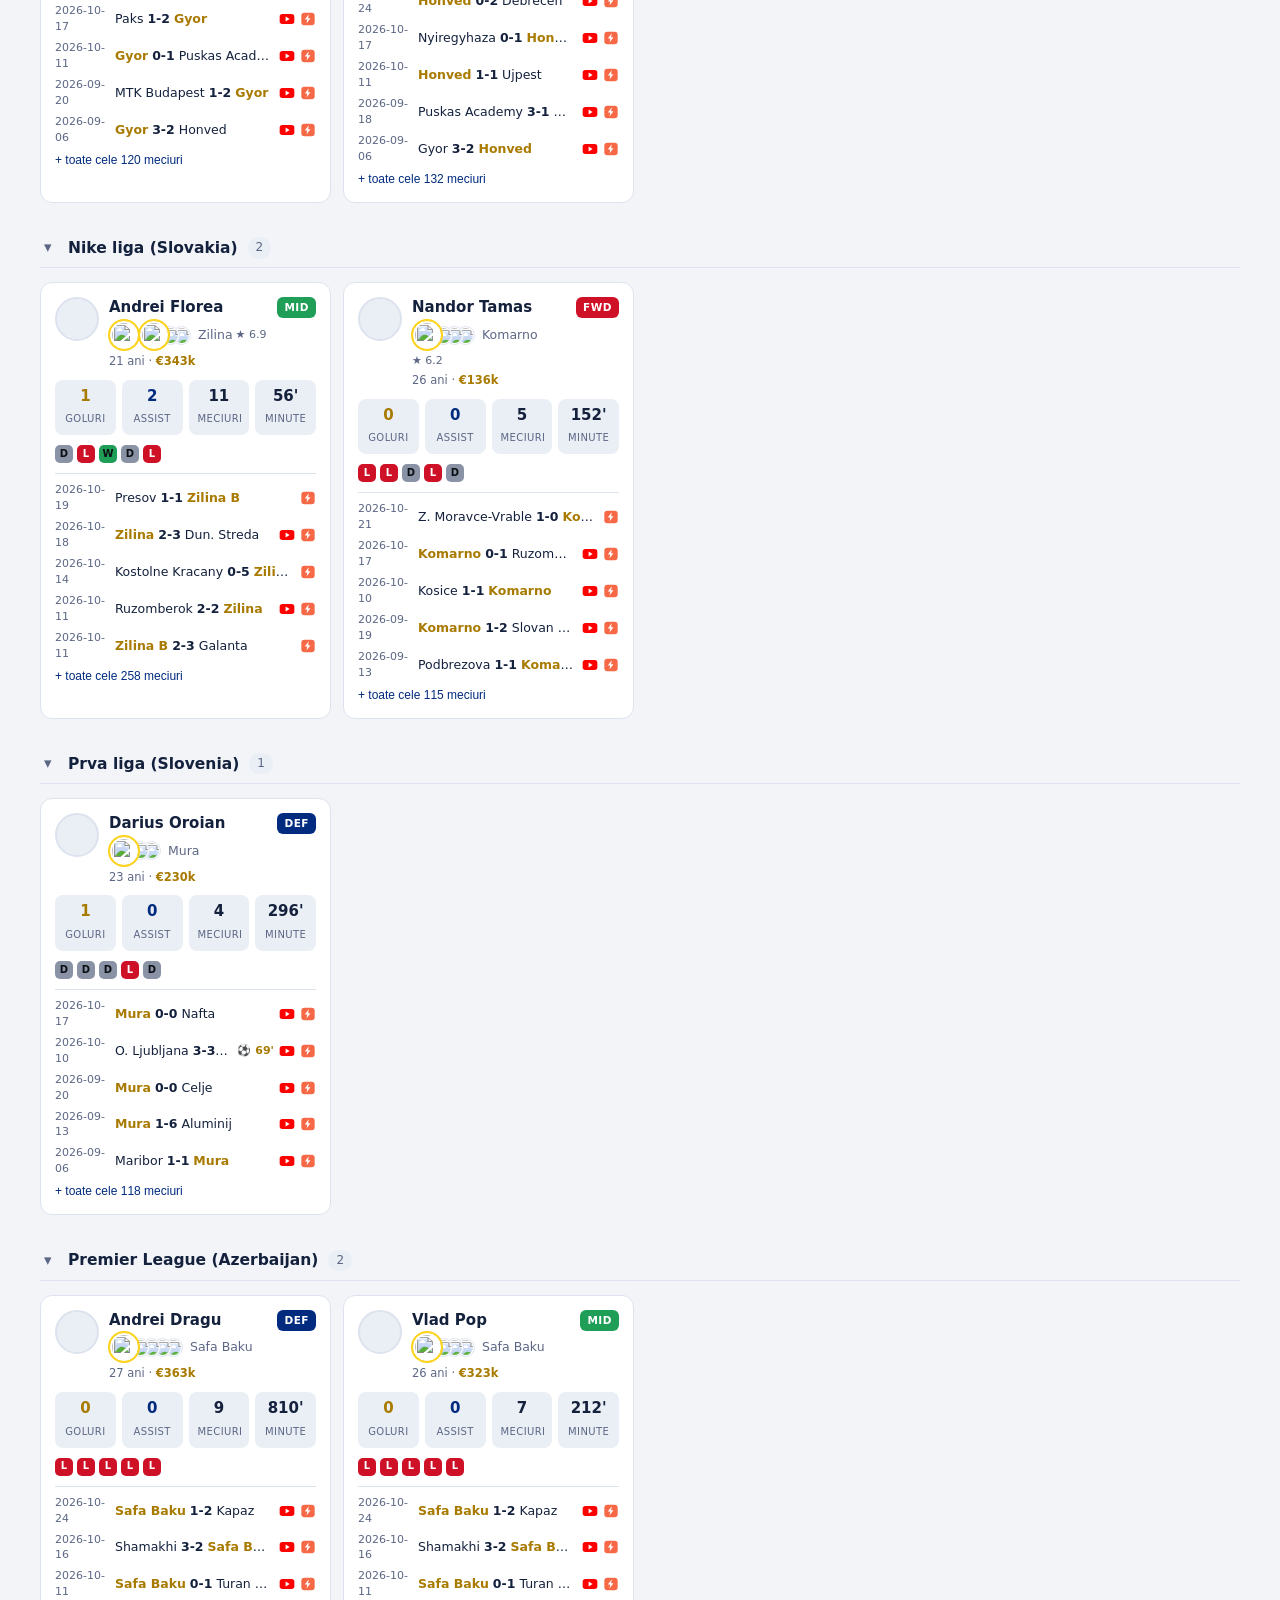
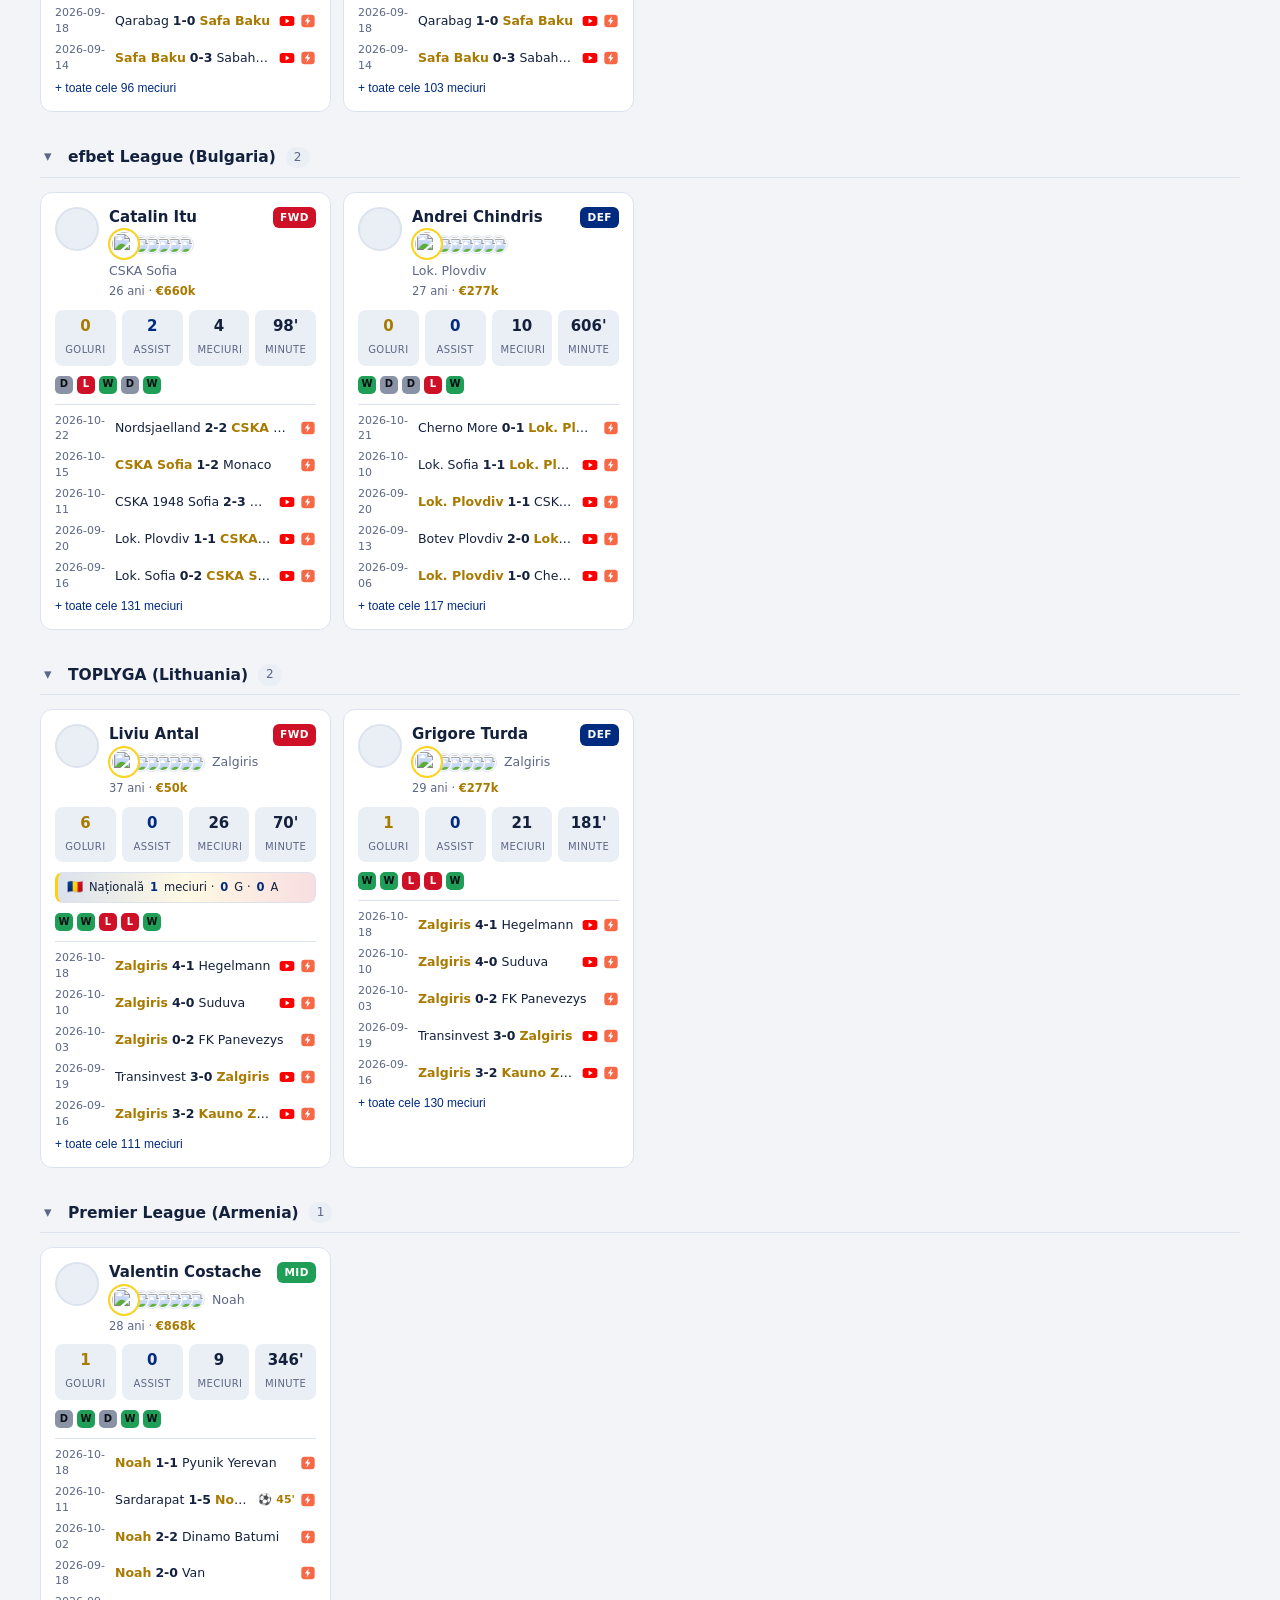
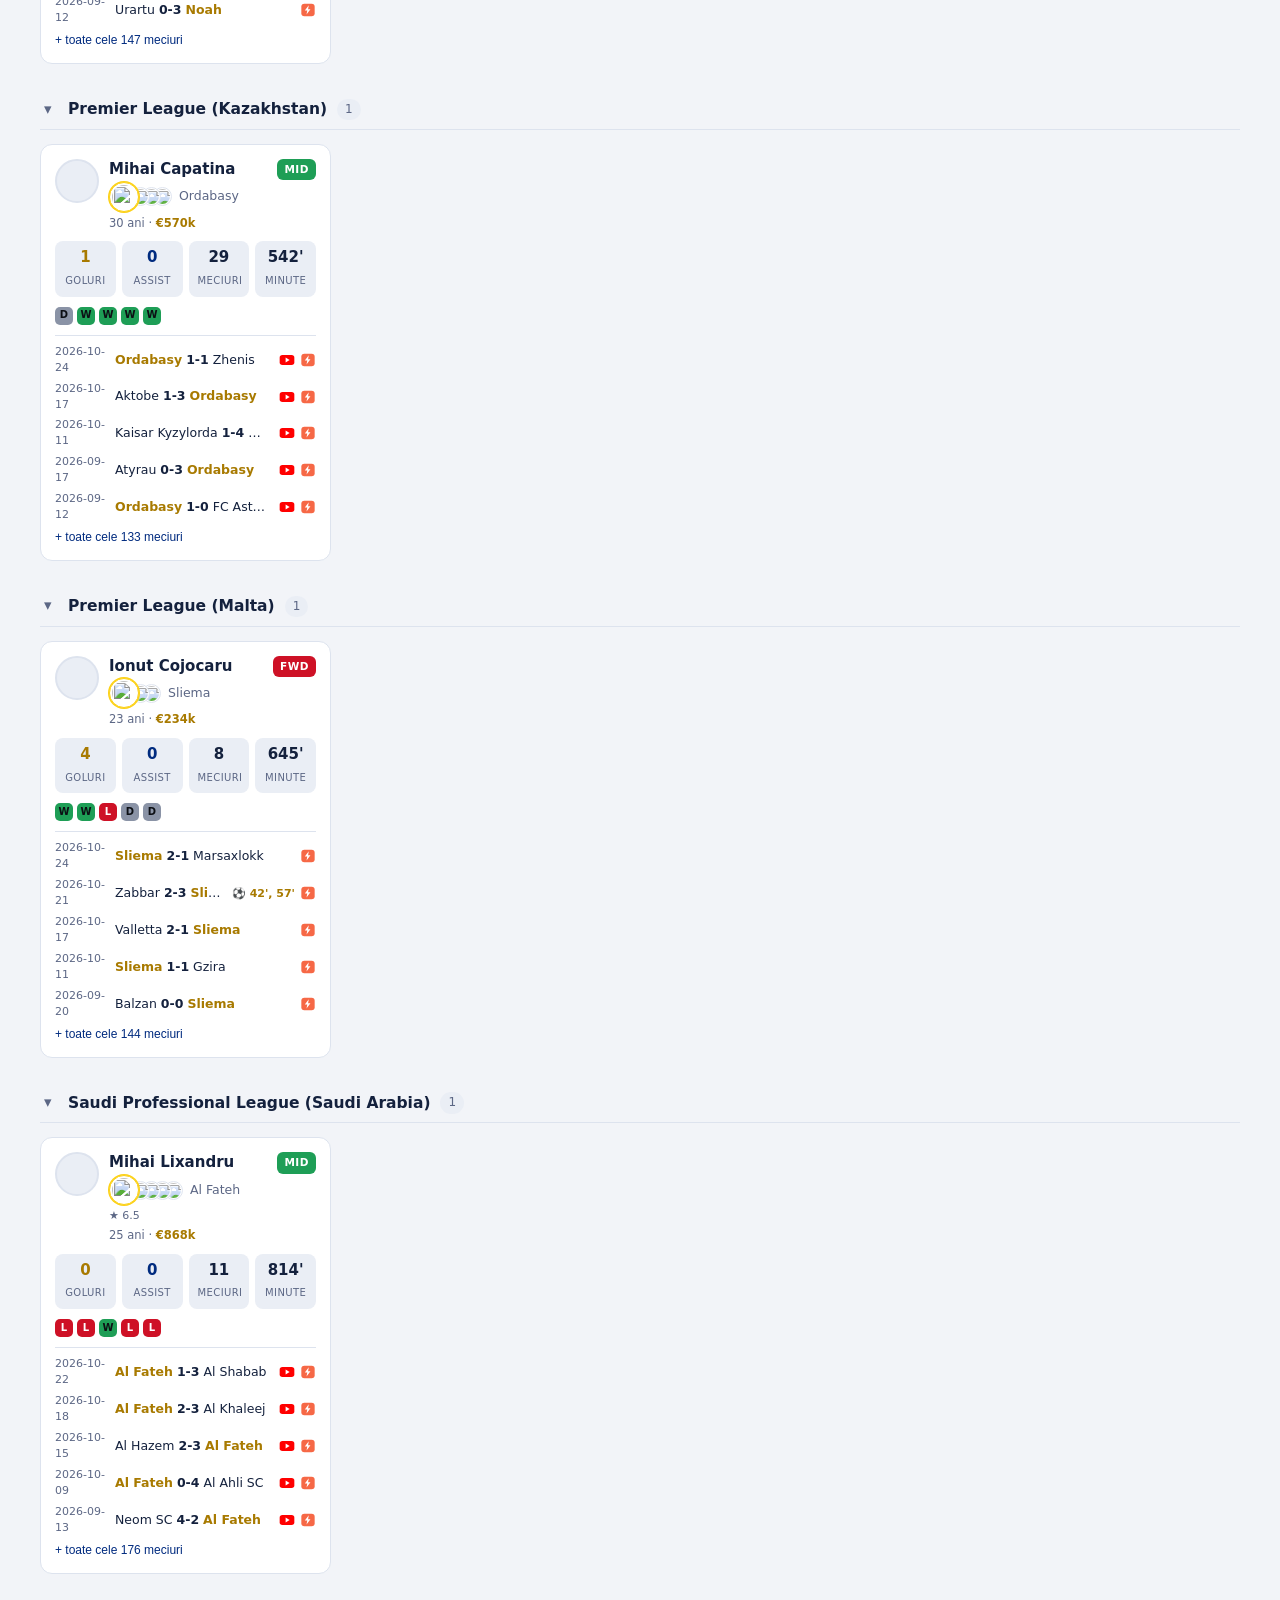
==== commit ad9f5dd8: "feat: weekend Instagram story PNGs + Stories page - scraper/stories.py renders a 1080x1920 story per" ====
--- a/site/index.html
+++ b/site/index.html
@@ -35,6 +35,7 @@
         <option value="3y">Ultimii 3 ani</option>
       </select>
       <button id="refresh" class="trigger" title="Reîncarcă linkurile YouTube (~2 min)">↻ Highlights</button>
+      <a id="stories-link" href="stories.html" title="Imagini Instagram Story pentru fiecare zi de weekend">📸 Stories</a>
       <button id="rescrape" class="trigger" title="Actualizare completă: meciuri noi, statistici și highlights (~10 min)">⟳ Scrape</button>
       <div class="views" role="group" aria-label="Vizualizare">
         <button class="view-btn" data-view="classic" title="Vizualizare clasică">▦ Clasic</button>
--- a/site/styles.css
+++ b/site/styles.css
@@ -99,6 +99,11 @@
   border-radius: 999px; padding: 8px 14px; font-weight: 700;
   font-size: 13px; cursor: pointer; white-space: nowrap;
 }
+#stories-link {
+  color: var(--topbar-text); text-decoration: none; font-weight: 700; font-size: 13px;
+  border: 1px solid rgba(255,255,255,.35); border-radius: 999px; padding: 7px 12px; white-space: nowrap;
+}
+#stories-link:hover { border-color: var(--ro-yellow); }
 #refresh:disabled, #rescrape:disabled { opacity: .6; cursor: default; }
 .updated { color: rgba(255,255,255,.72); font-size: 12px; white-space: nowrap; }
 
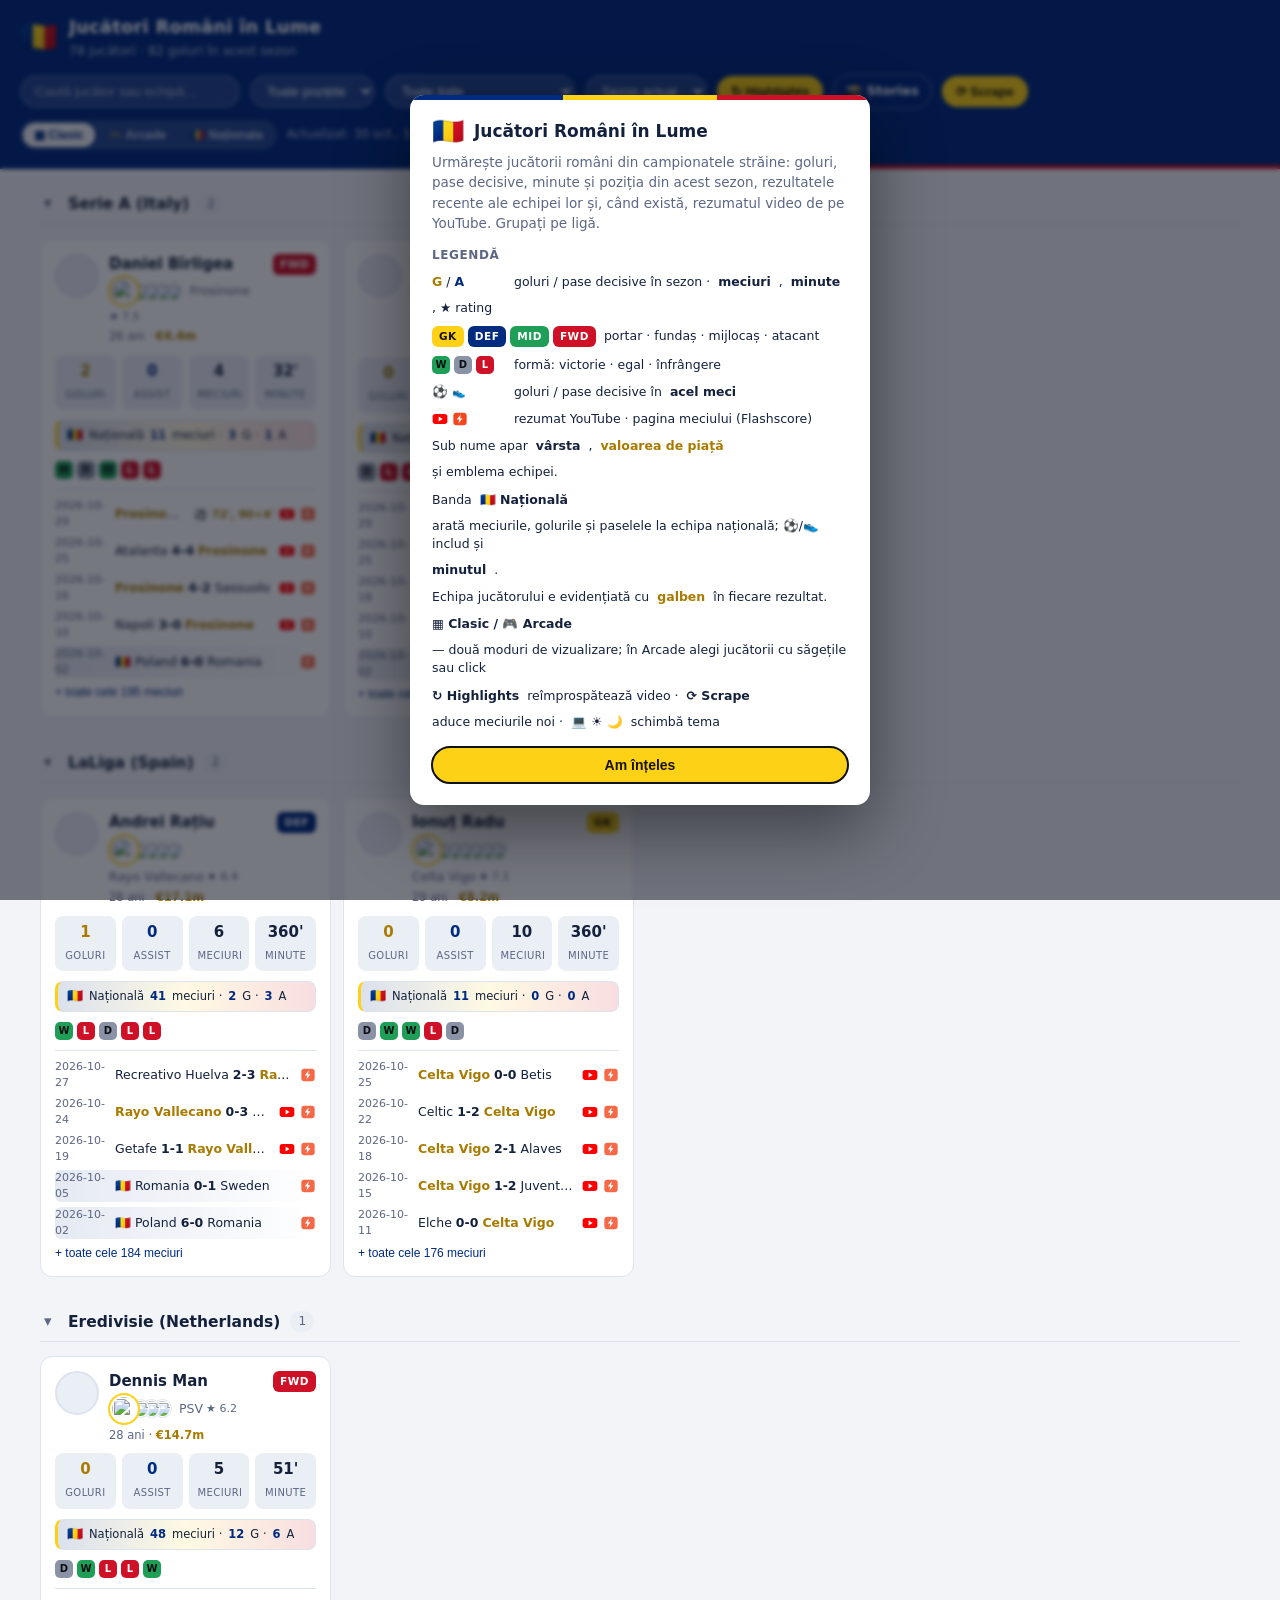
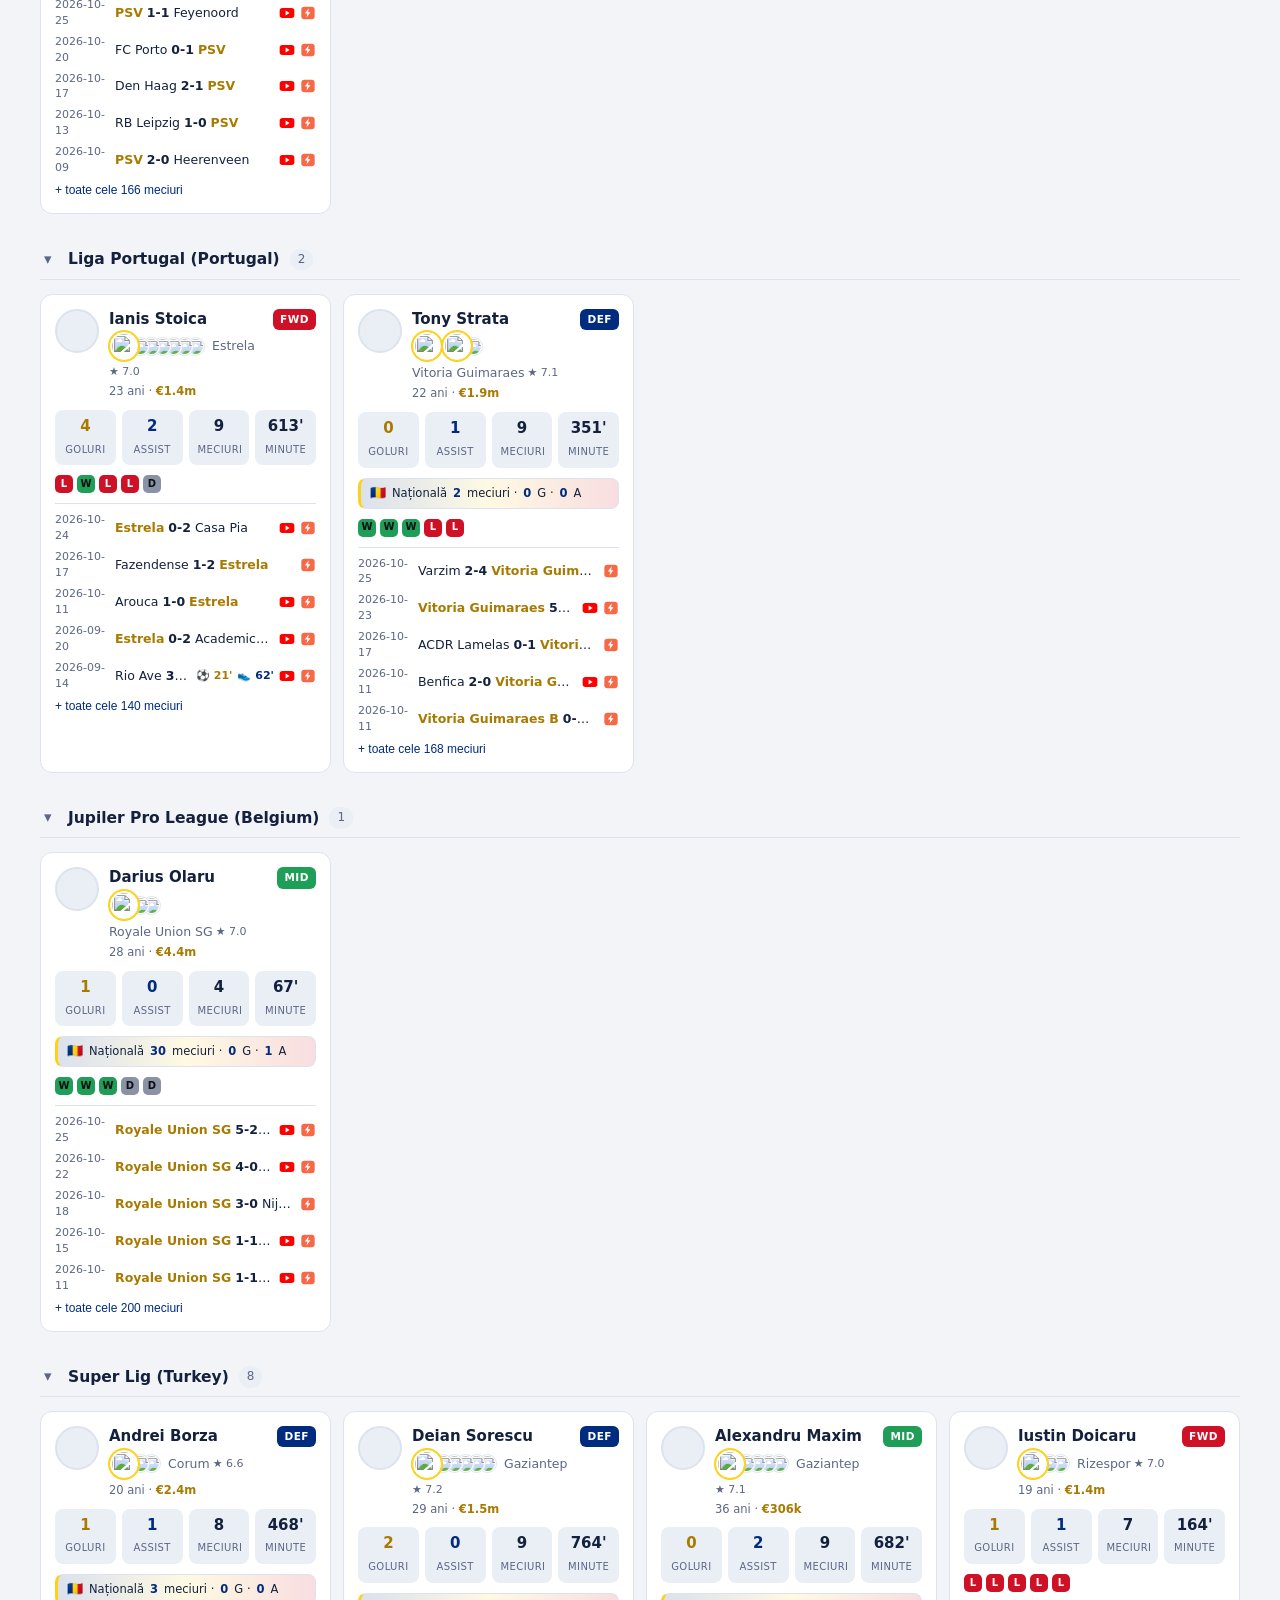
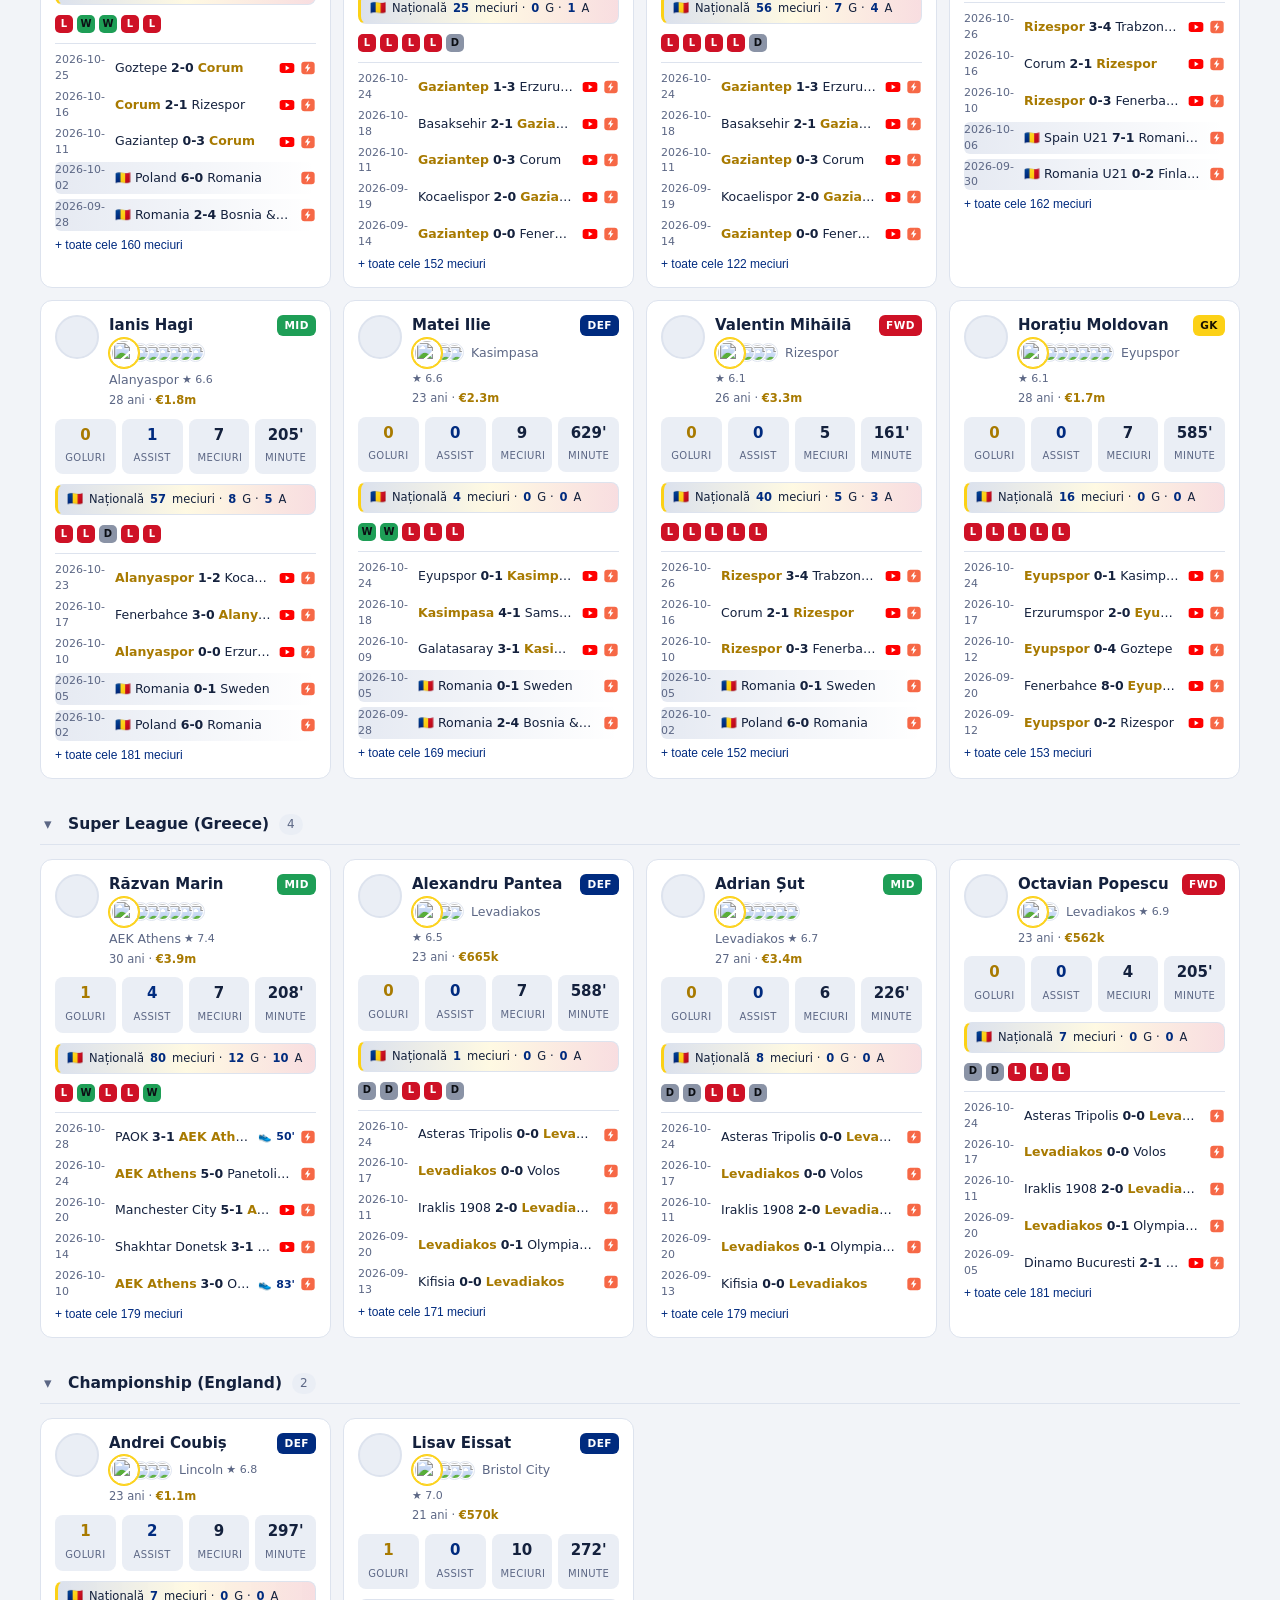
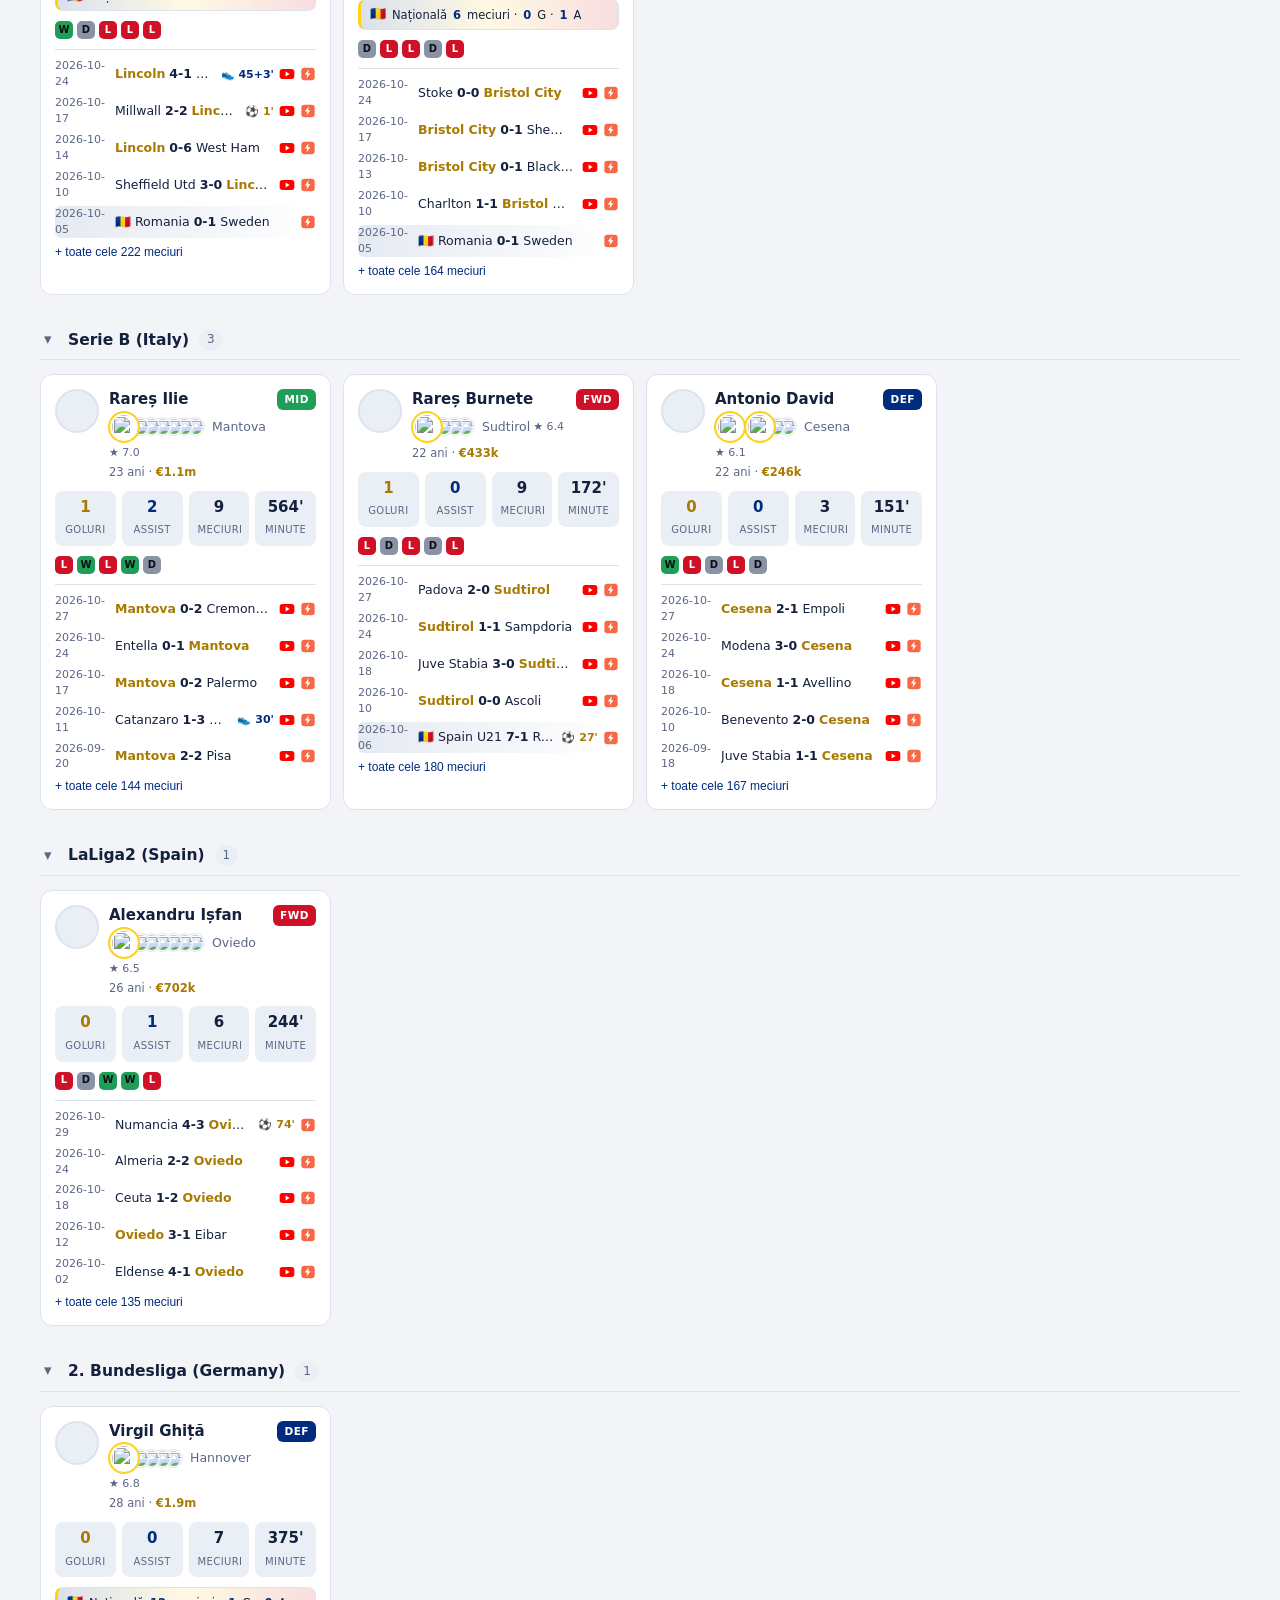
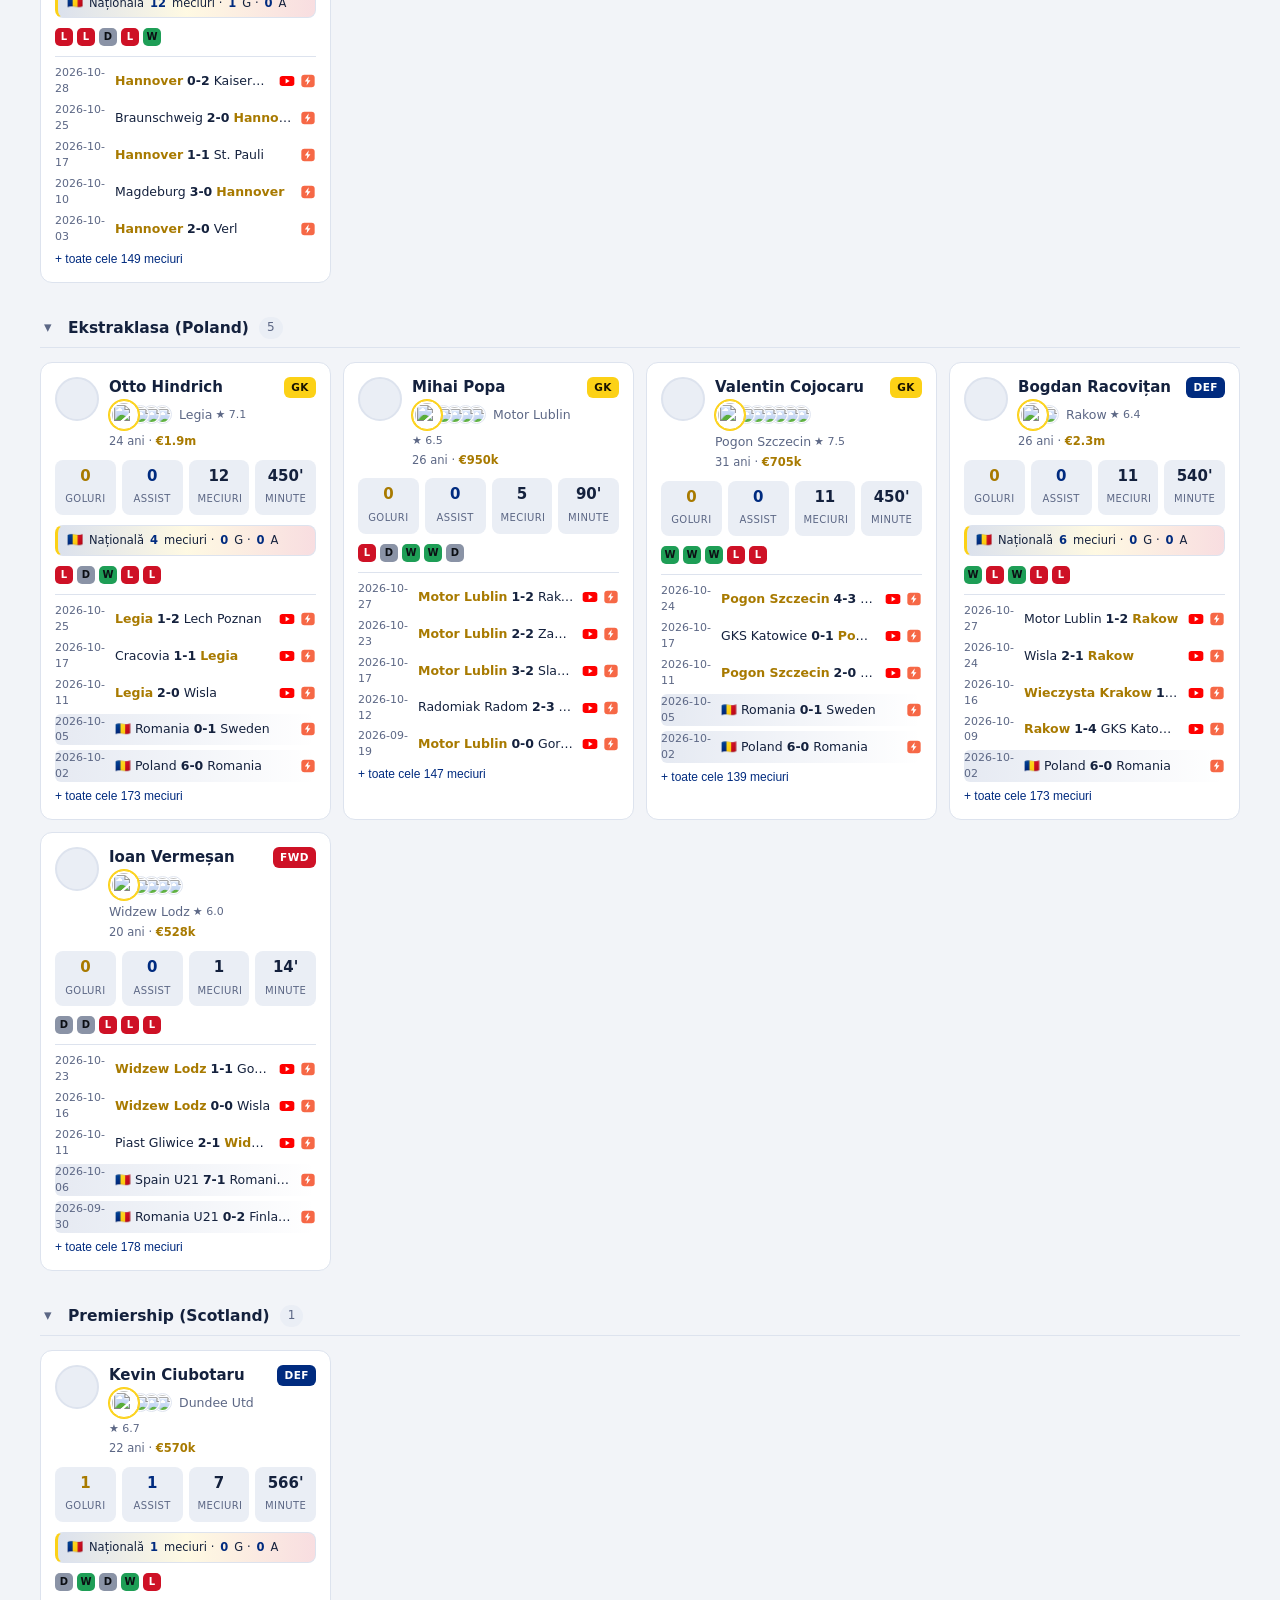
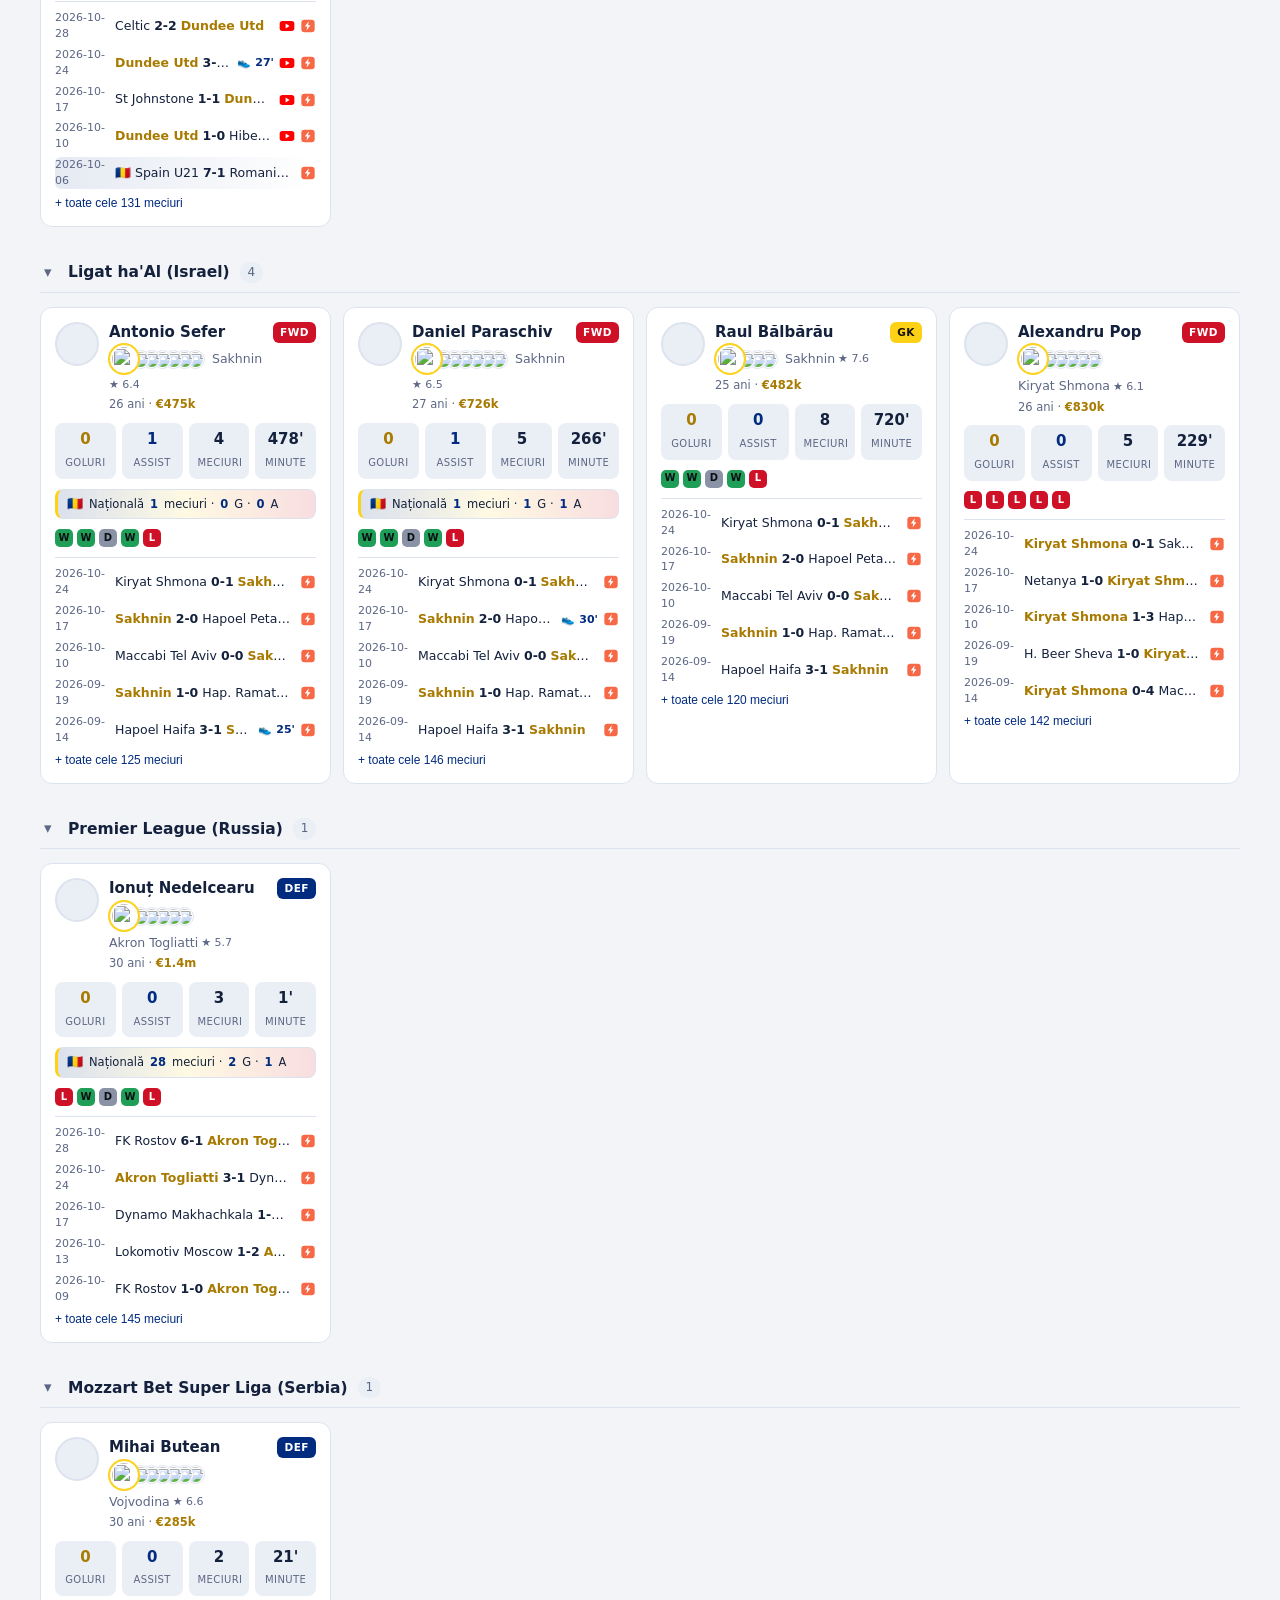
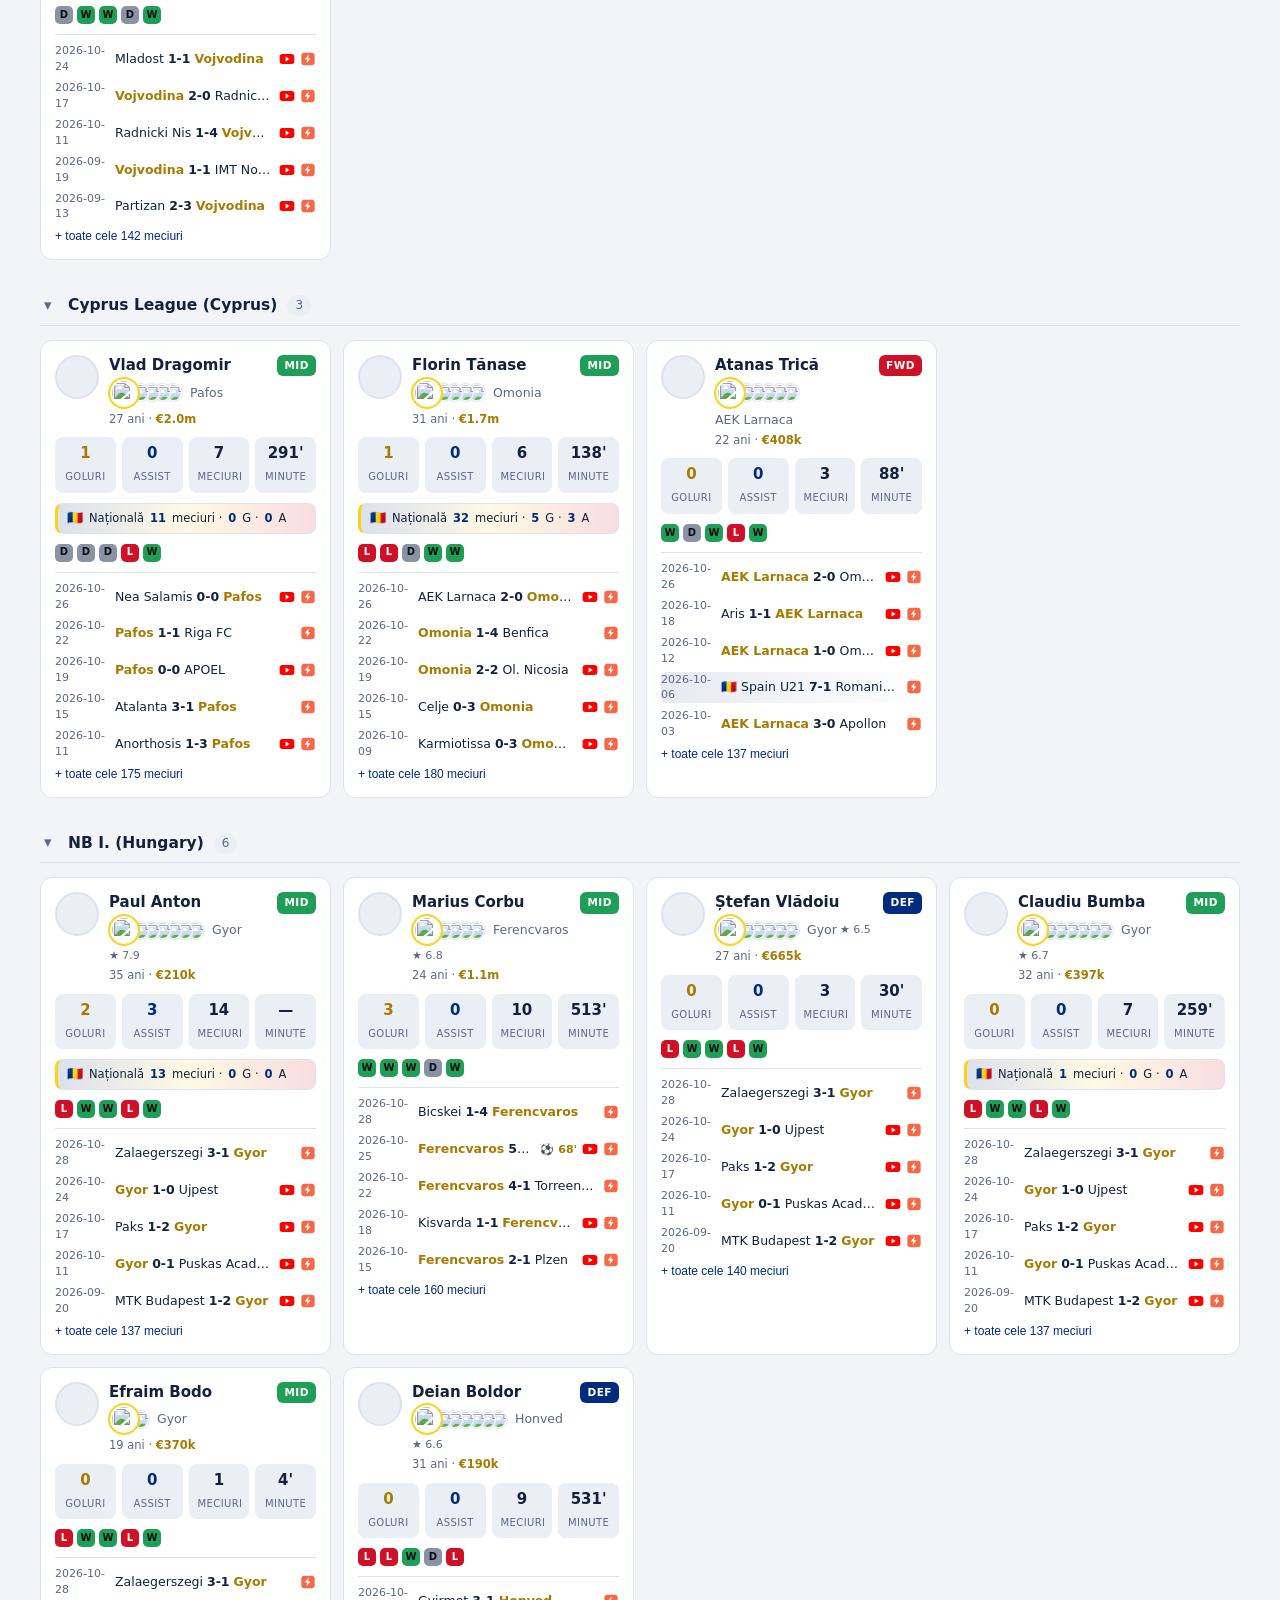
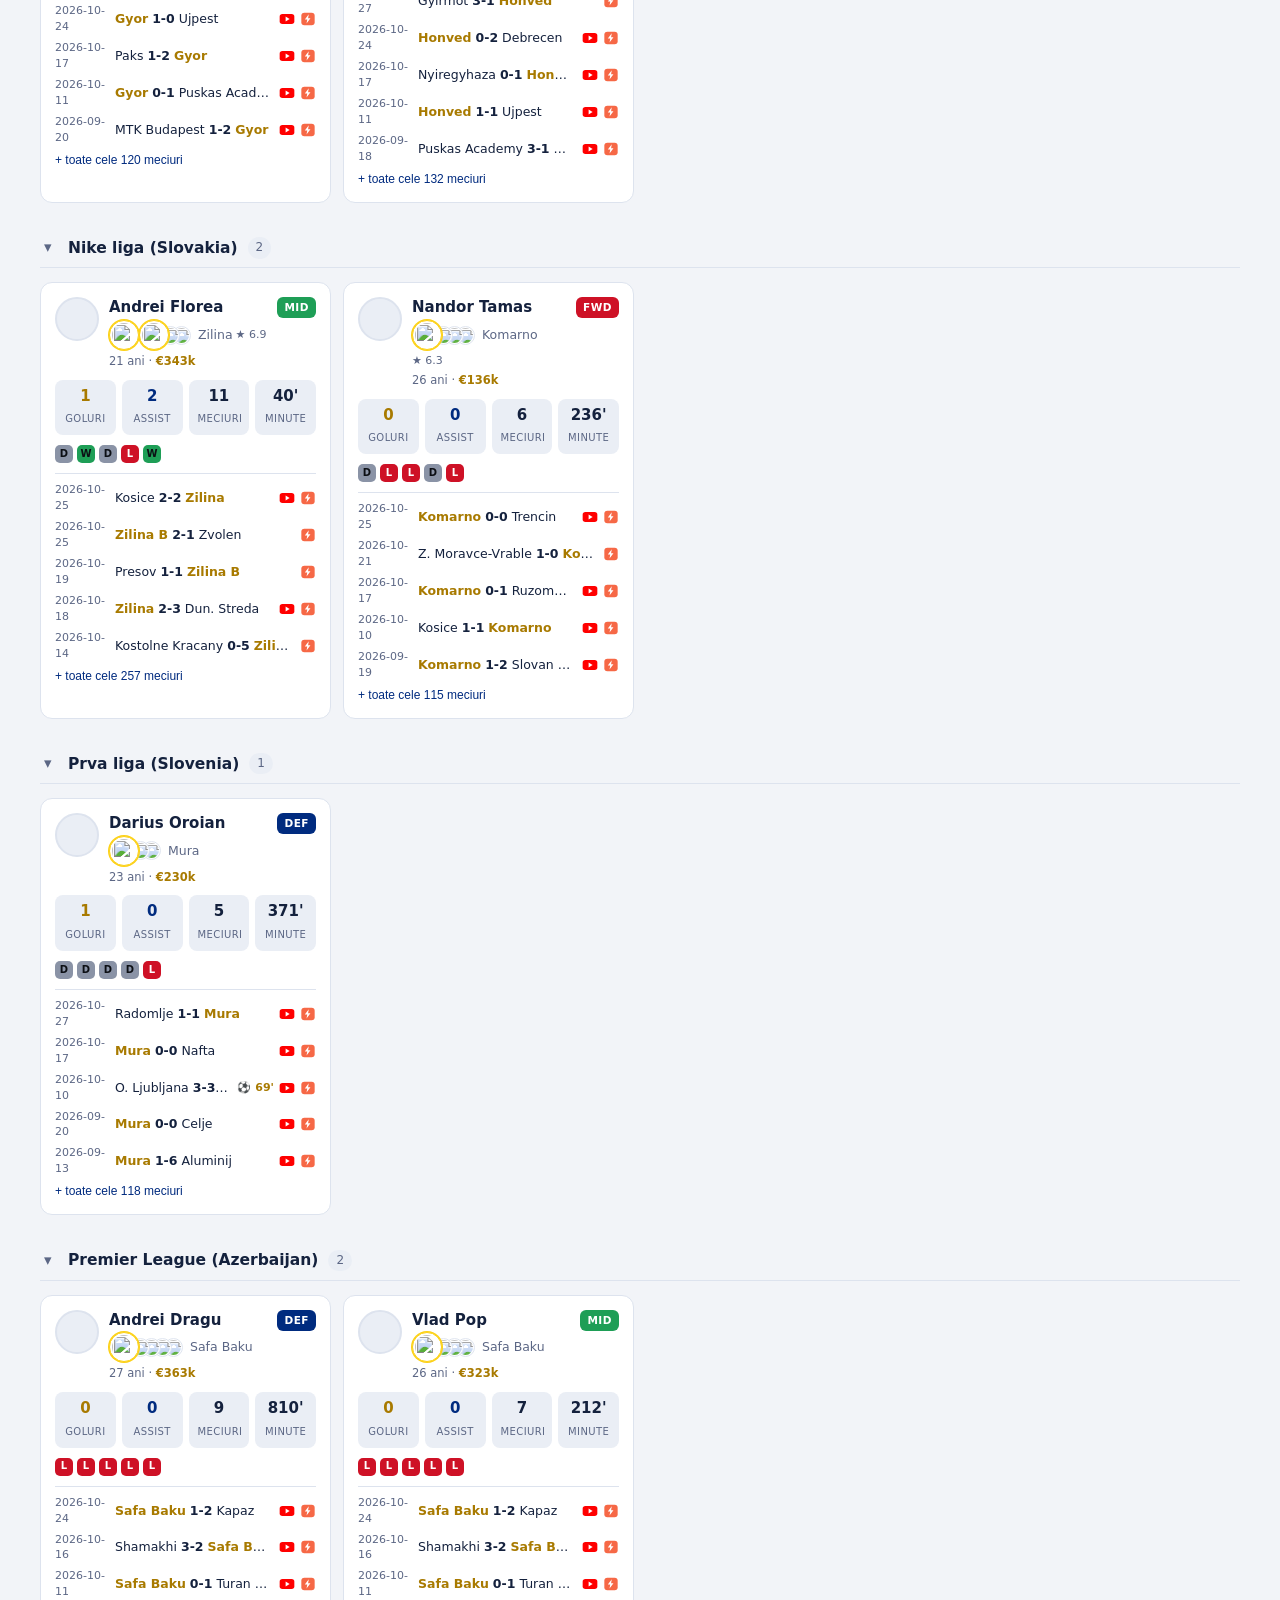
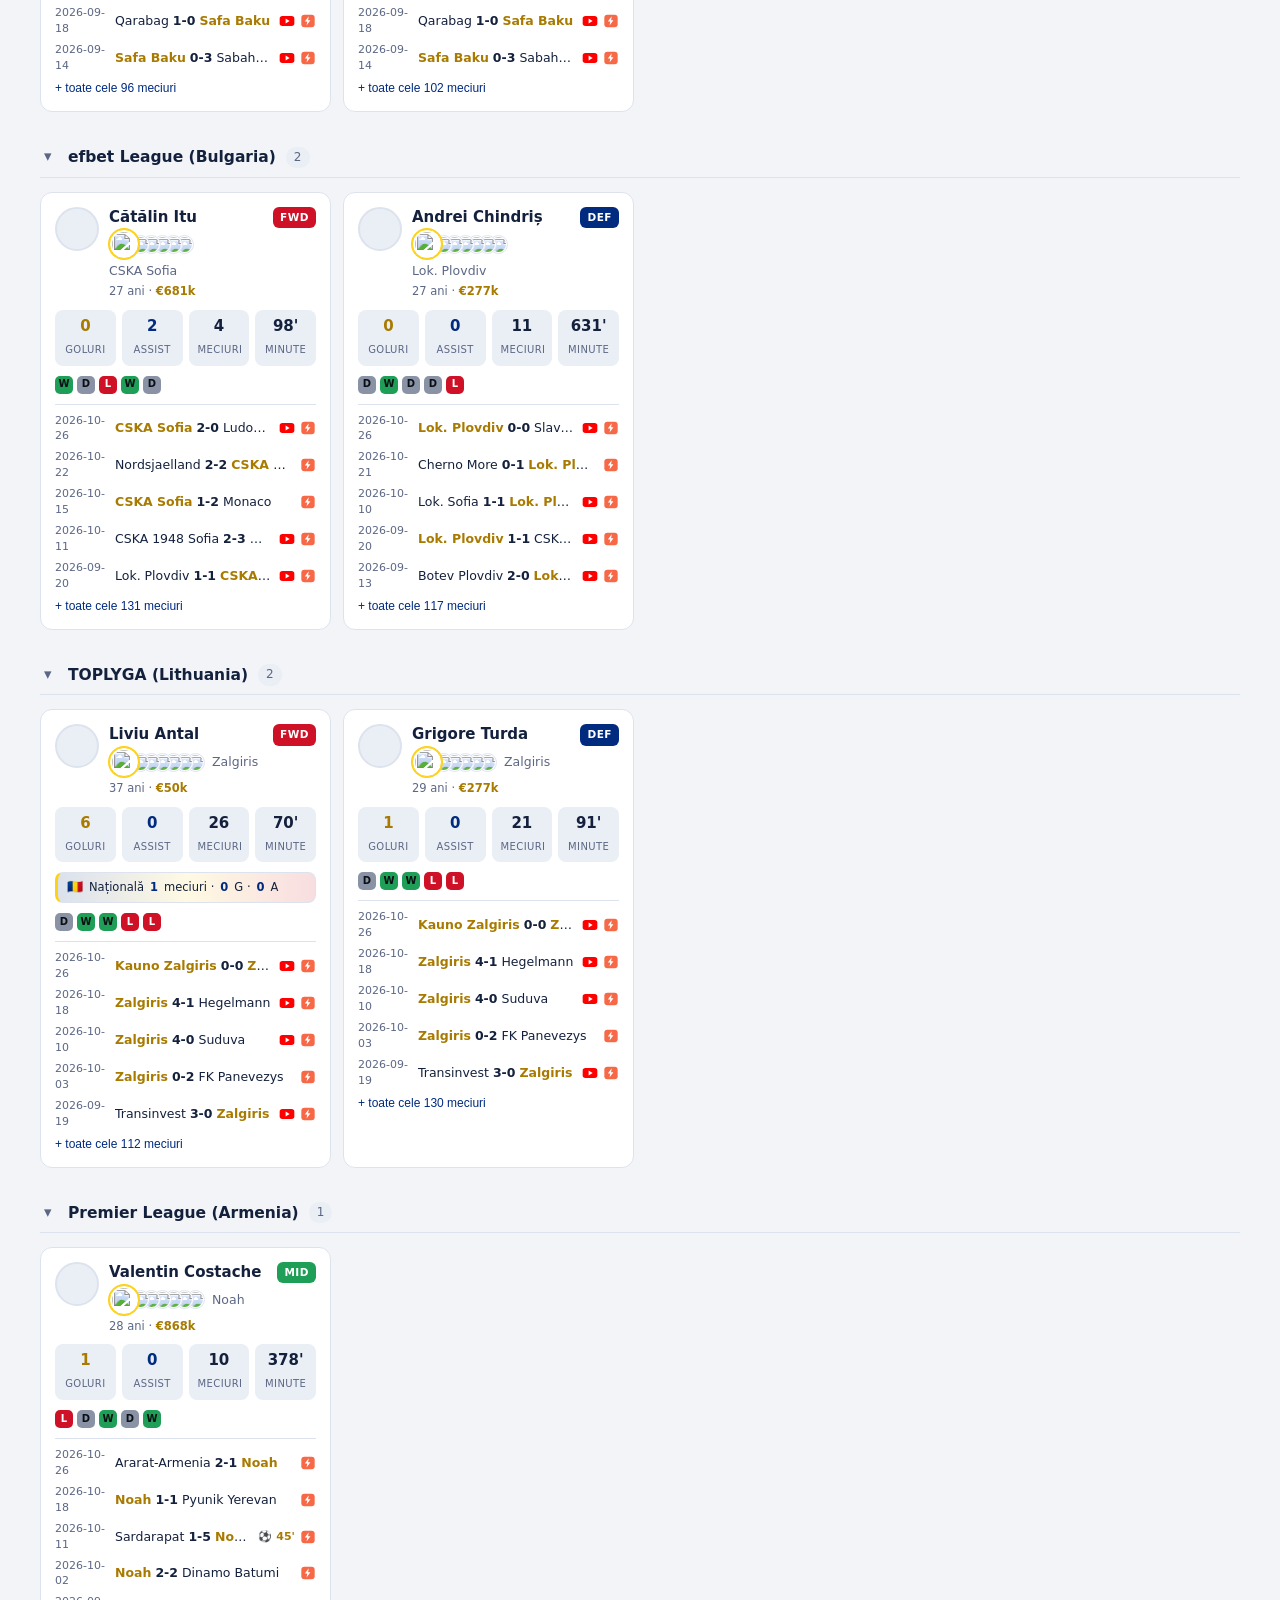
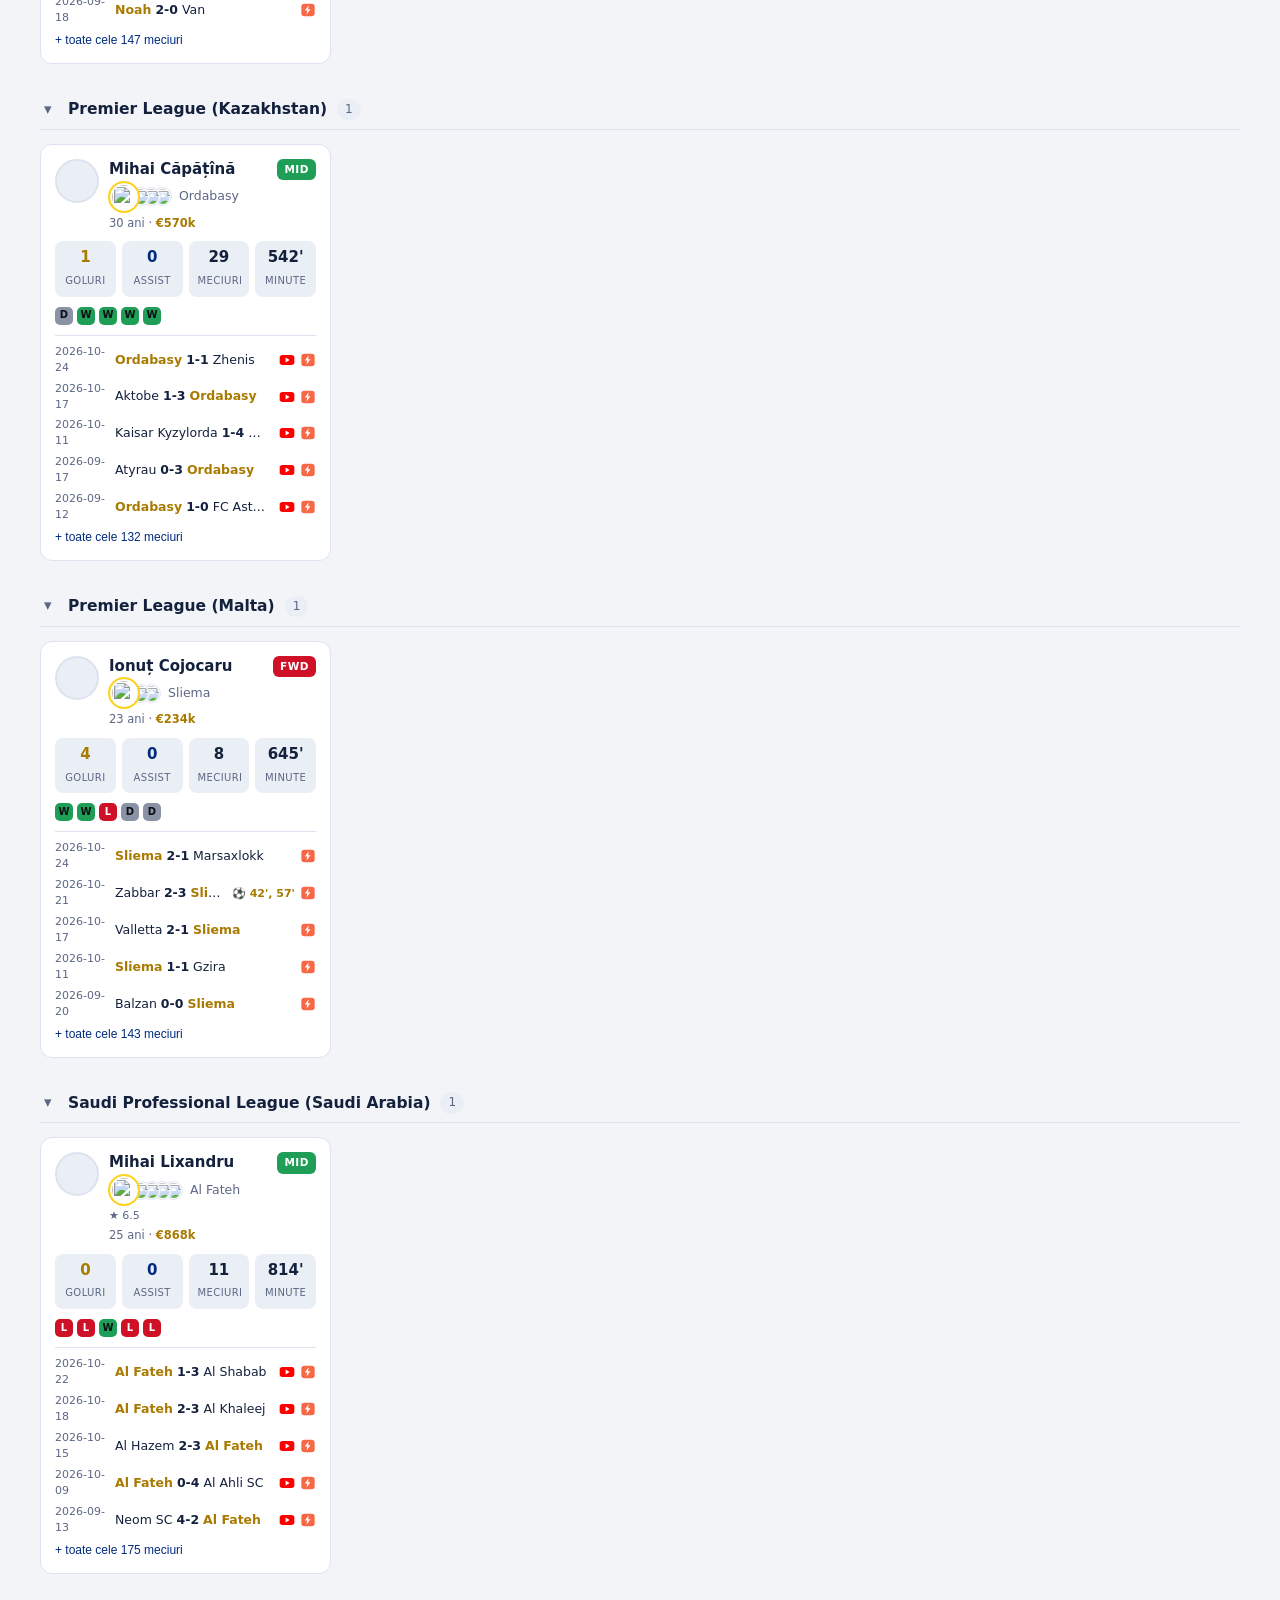
==== commit d123931f: "feat: site favicon from the Instagram avatar Co-Authored-By: Claude Opus 5.5 <noreply@anthropic.com>" ====
--- a/site/index.html
+++ b/site/index.html
@@ -4,6 +4,9 @@
   <meta charset="utf-8">
   <meta name="viewport" content="width=device-width, initial-scale=1">
   <title>Jucători Români în Lume</title>
+  <link rel="icon" href="favicon.ico" sizes="48x48">
+  <link rel="icon" type="image/png" href="icon-192.png" sizes="192x192">
+  <link rel="apple-touch-icon" href="apple-touch-icon.png">
   <link rel="stylesheet" href="styles.css">
 </head>
 <body>
